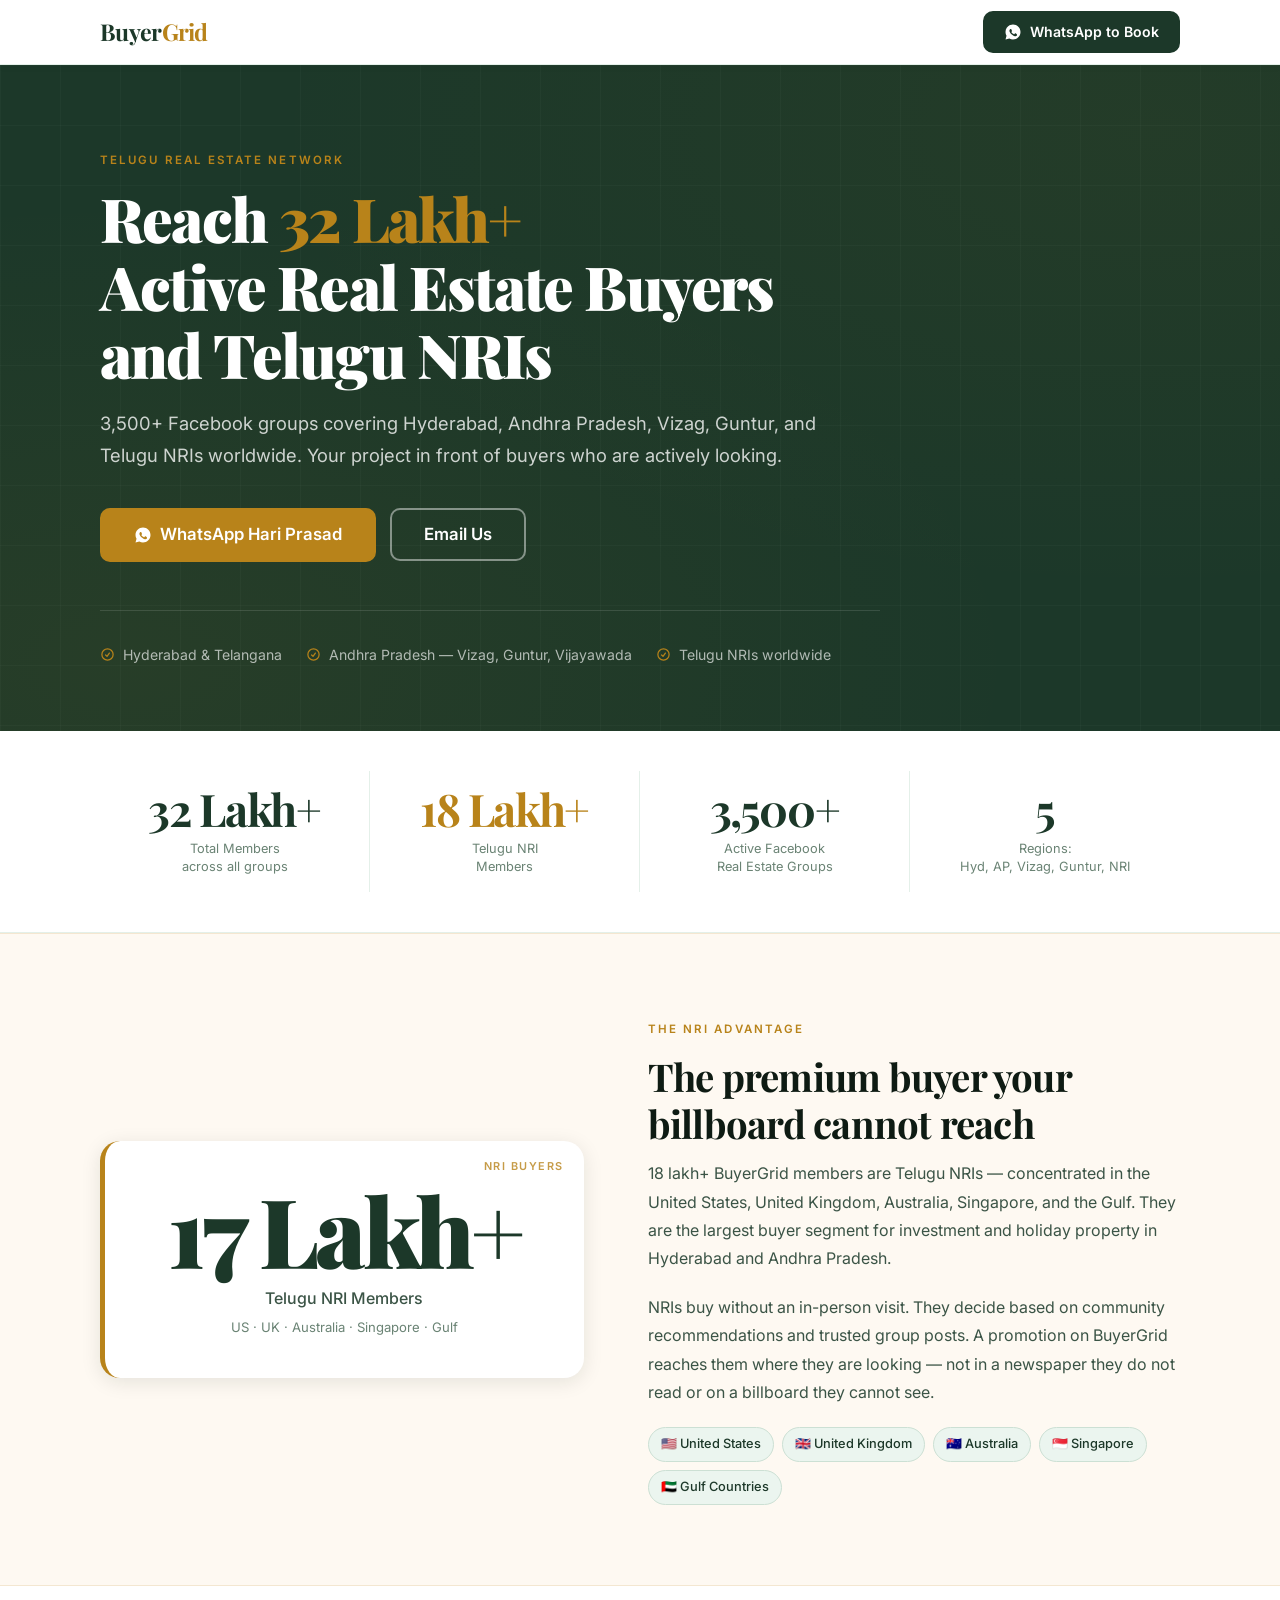
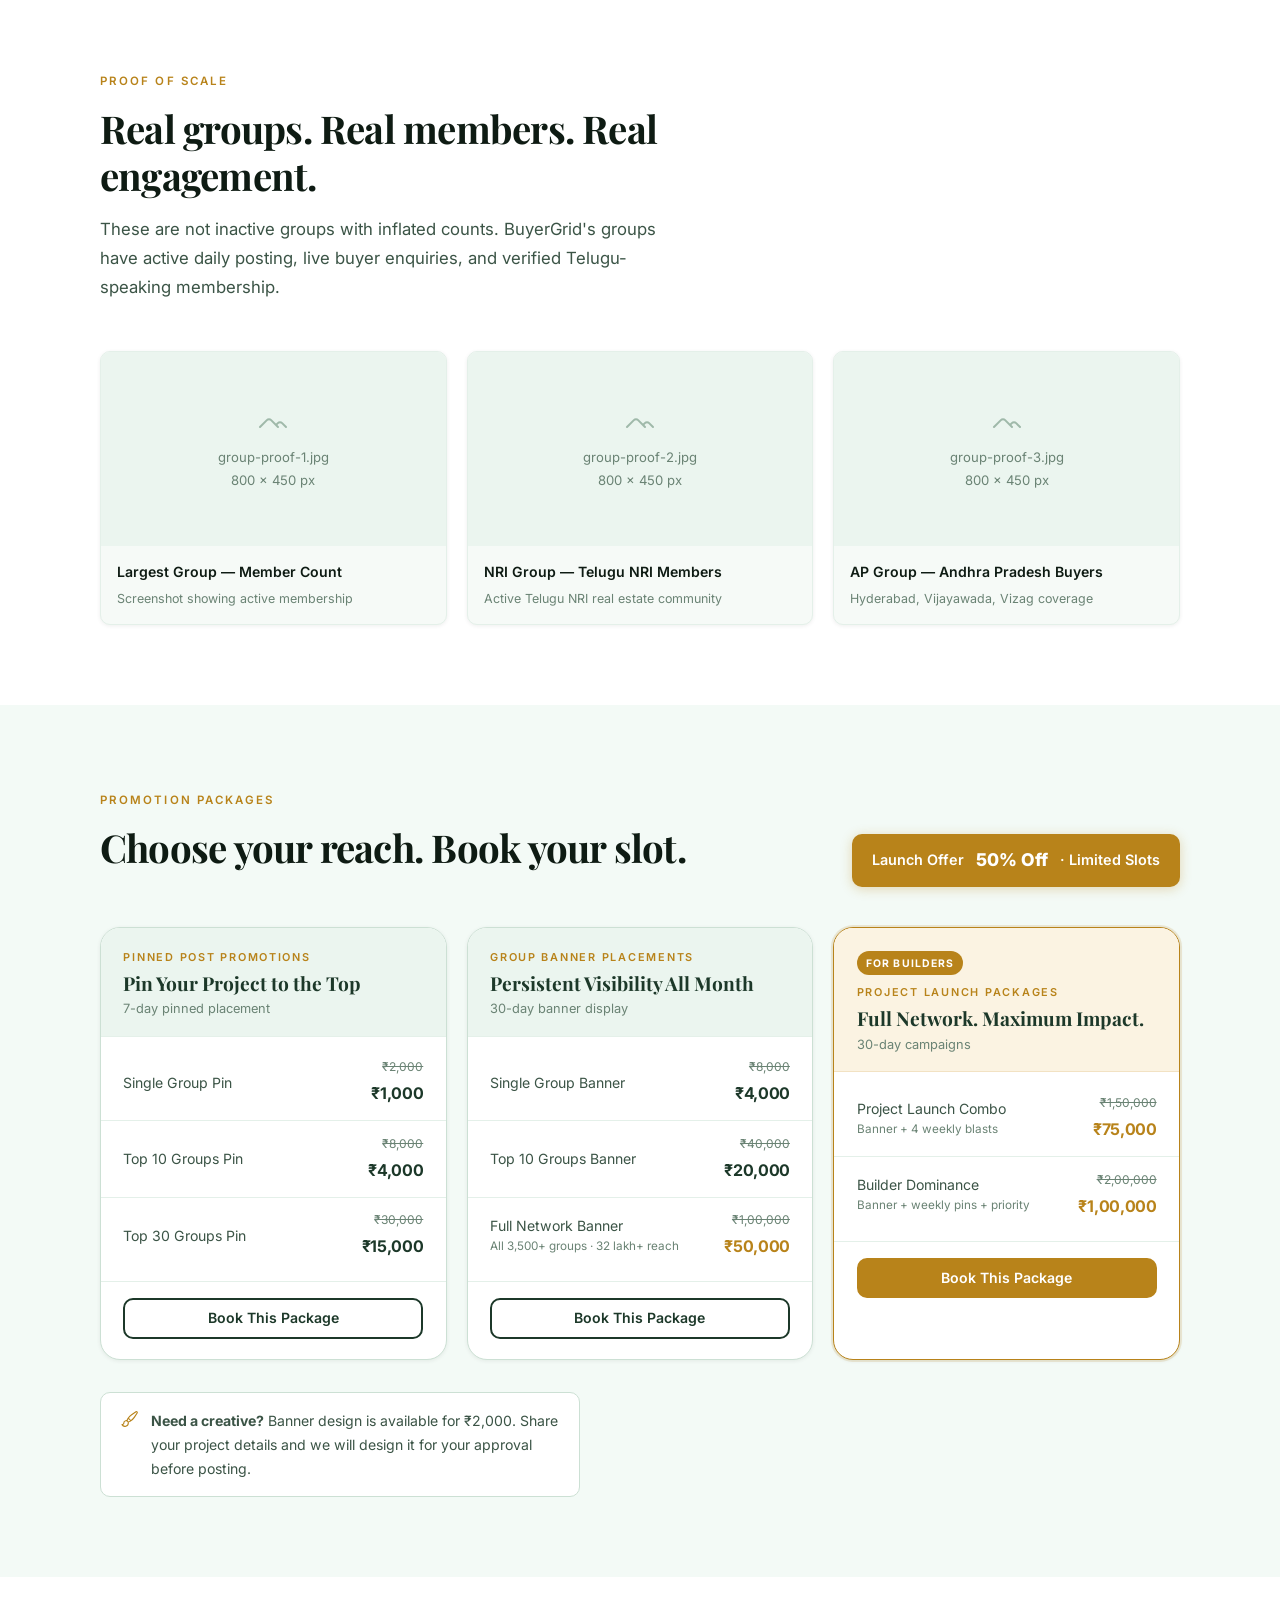
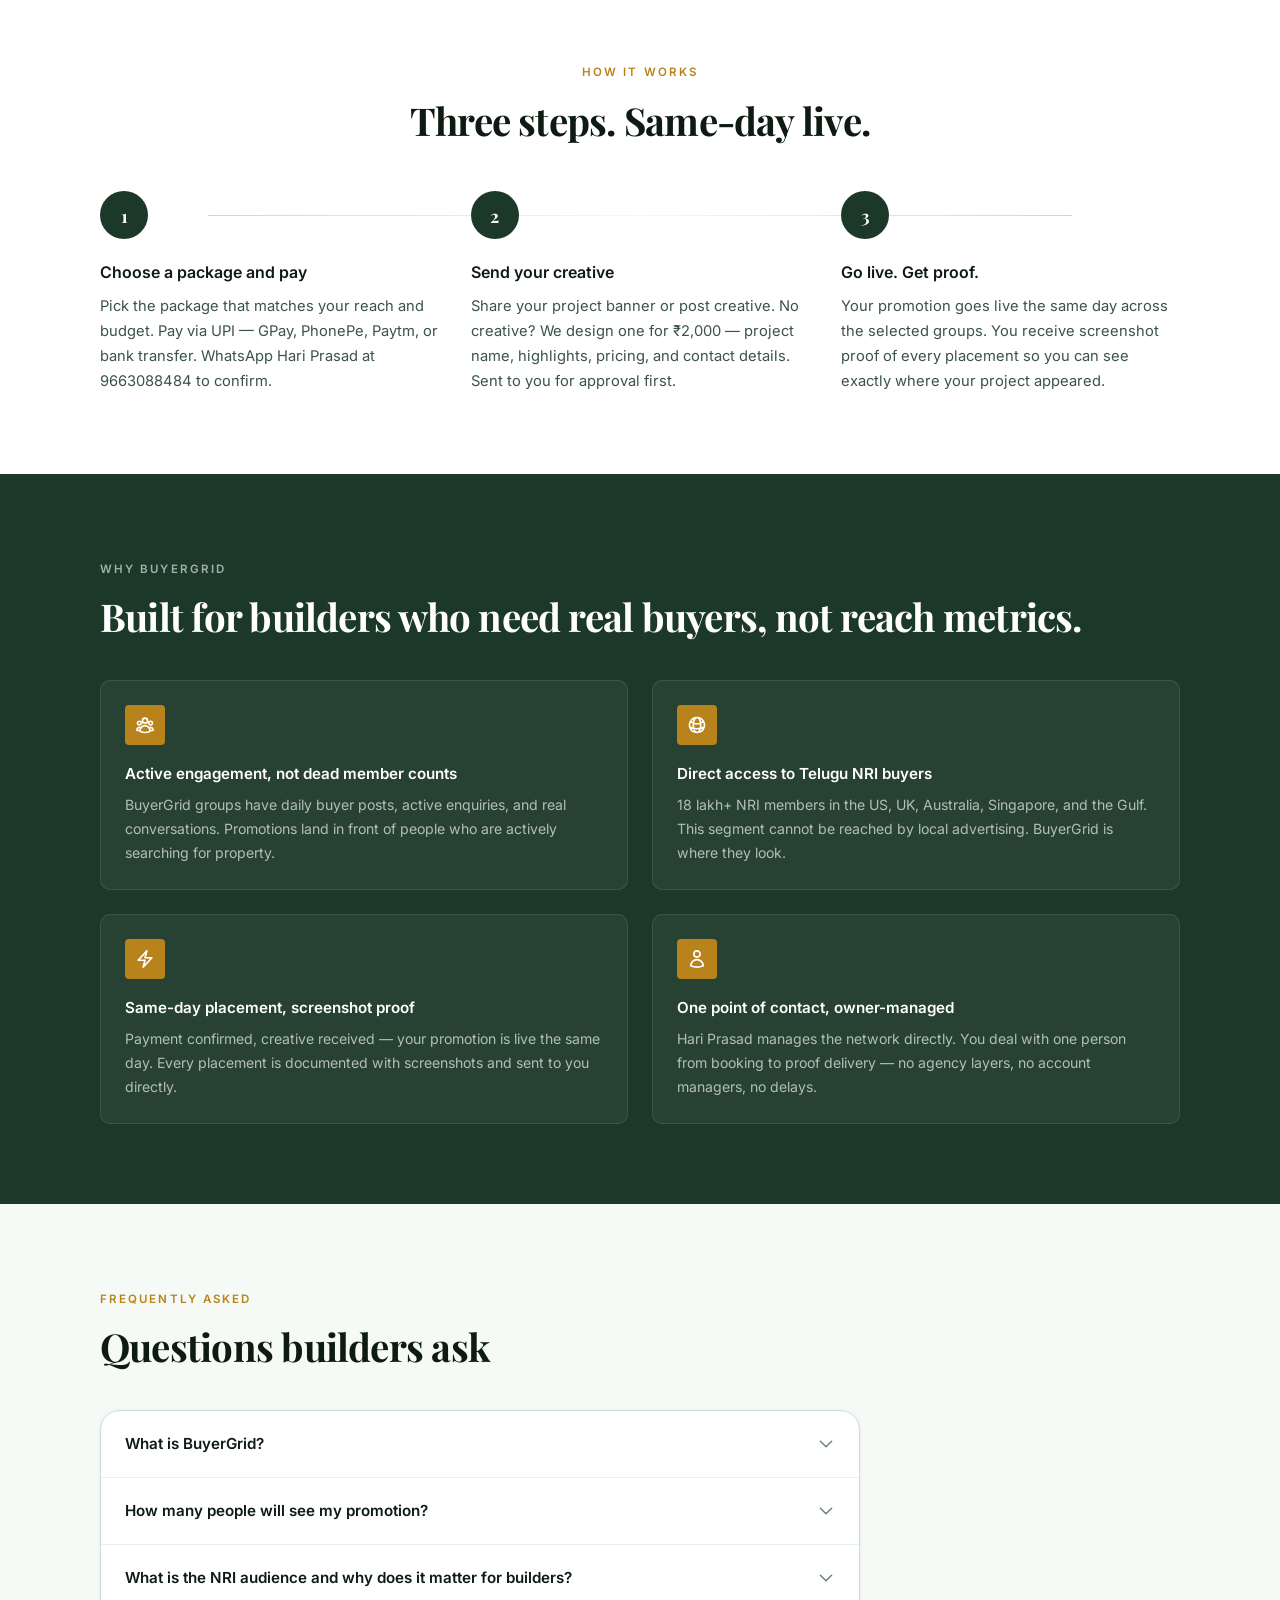
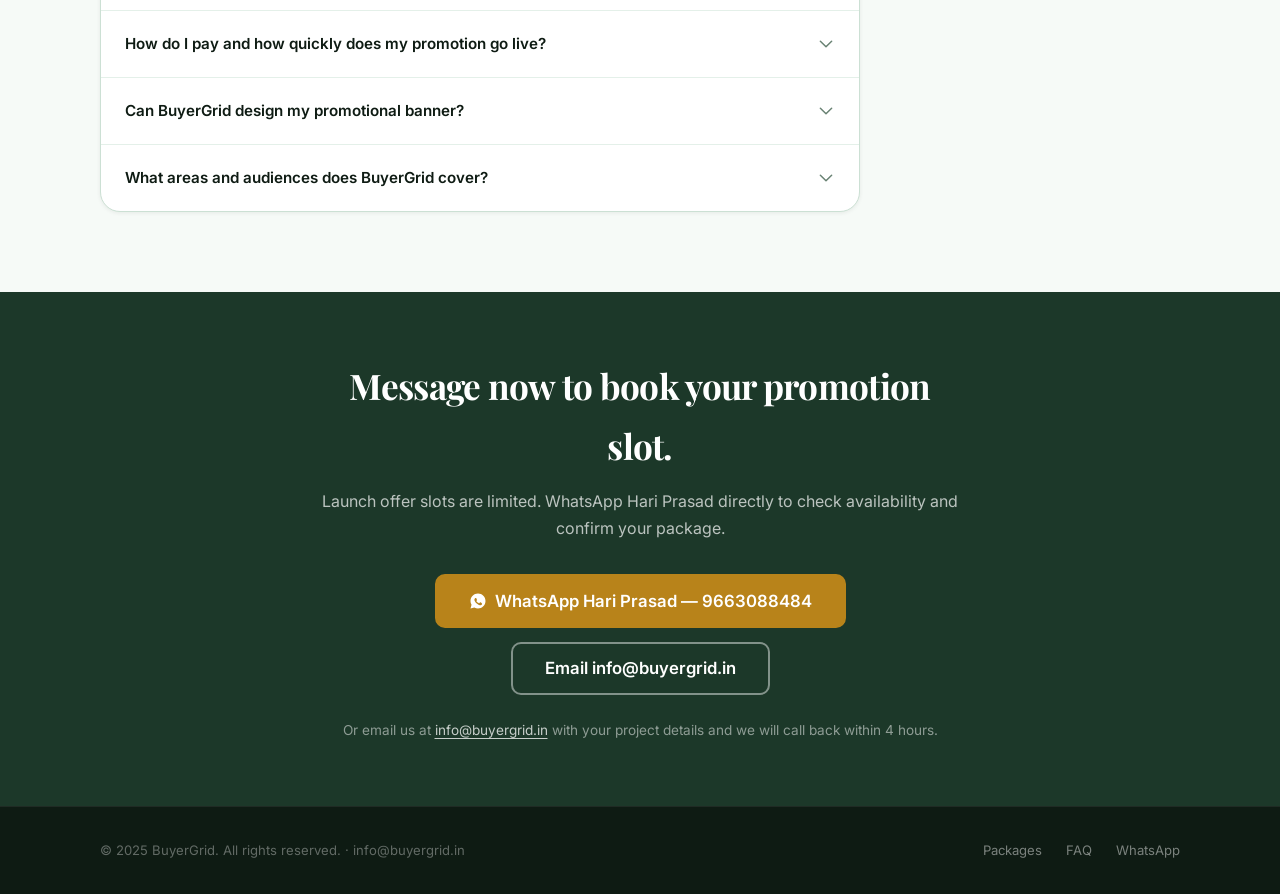
==== index.html @ 2430f52b "feat: initial BuyerGrid landing page Single-page static site for buyergrid.in. Forest green + warm g" ====
<!DOCTYPE html>
<html lang="en">
<head>
  <meta charset="UTF-8">
  <meta name="viewport" content="width=device-width, initial-scale=1.0">
  <meta name="robots" content="index, follow, max-snippet:-1, max-image-preview:large">

  <title>BuyerGrid — Reach 32 Lakh+ Telugu Real Estate Buyers and NRIs</title>
  <meta name="description" content="BuyerGrid connects builders and developers with 32 lakh+ Telugu real estate buyers across 3,500+ Facebook groups — including 18 lakh+ NRI members in Hyderabad, AP, Vizag, Guntur, and worldwide.">
  <link rel="canonical" href="https://buyergrid.in/">

  <!-- Open Graph — critical for WhatsApp link preview -->
  <meta property="og:type"        content="website">
  <meta property="og:url"         content="https://buyergrid.in/">
  <meta property="og:title"       content="BuyerGrid — Reach 32 Lakh+ Telugu Real Estate Buyers and NRIs">
  <meta property="og:description" content="3,500+ Facebook groups. 32 lakh+ members. 18 lakh+ Telugu NRIs. Put your project in front of the buyers who are actively looking.">
  <meta property="og:image"       content="https://buyergrid.in/images/og-image.jpg">
  <meta property="og:image:width" content="1200">
  <meta property="og:image:height" content="630">
  <meta property="og:locale"      content="en_IN">
  <meta property="og:site_name"   content="BuyerGrid">

  <!-- Twitter Card -->
  <meta name="twitter:card"        content="summary_large_image">
  <meta name="twitter:title"       content="BuyerGrid — 32 Lakh+ Telugu Real Estate Buyers">
  <meta name="twitter:description" content="3,500+ Facebook groups. 18 lakh+ Telugu NRIs. Same-day promotion placements.">
  <meta name="twitter:image"       content="https://buyergrid.in/images/og-image.jpg">

  <!-- Fonts -->
  <link rel="preconnect" href="https://fonts.googleapis.com">
  <link rel="preconnect" href="https://fonts.gstatic.com" crossorigin>
  <link href="https://fonts.googleapis.com/css2?family=Playfair+Display:wght@700;900&family=Inter:wght@400;500;600&display=swap" rel="stylesheet" media="print" onload="this.media='all'">
  <noscript>
    <link href="https://fonts.googleapis.com/css2?family=Playfair+Display:wght@700;900&family=Inter:wght@400;500;600&display=swap" rel="stylesheet">
  </noscript>

  <link rel="stylesheet" href="css/main.css">

  <!-- === SCHEMA: Organization === -->
  <script type="application/ld+json">
  {
    "@context": "https://schema.org",
    "@type": "Organization",
    "@id": "https://buyergrid.in/#organization",
    "name": "BuyerGrid",
    "url": "https://buyergrid.in",
    "description": "BuyerGrid is a network of 3,500+ Facebook real estate groups with 32 lakh+ total members, including 18 lakh+ Telugu NRI members. It provides builders, developers, and brokers with direct promotional access to active Telugu property buyers across Hyderabad, Andhra Pradesh, Vizag, Guntur, and Telugu NRI communities worldwide.",
    "contactPoint": [
      {
        "@type": "ContactPoint",
        "telephone": "+91-96630-88484",
        "contactType": "sales",
        "availableLanguage": ["Telugu", "English", "Hindi"],
        "areaServed": "IN",
        "contactOption": "WhatsApp"
      },
      {
        "@type": "ContactPoint",
        "email": "info@buyergrid.in",
        "contactType": "customer support"
      }
    ],
    "areaServed": [
      { "@type": "City",               "name": "Hyderabad" },
      { "@type": "City",               "name": "Visakhapatnam" },
      { "@type": "City",               "name": "Guntur" },
      { "@type": "State",              "name": "Andhra Pradesh" },
      { "@type": "State",              "name": "Telangana" },
      { "@type": "AdministrativeArea", "name": "Telugu NRI communities worldwide" }
    ]
  }
  </script>

  <!-- === SCHEMA: FAQPage === -->
  <script type="application/ld+json">
  {
    "@context": "https://schema.org",
    "@type": "FAQPage",
    "mainEntity": [
      {
        "@type": "Question",
        "name": "What is BuyerGrid?",
        "acceptedAnswer": {
          "@type": "Answer",
          "text": "BuyerGrid is a network of 3,500+ Facebook real estate groups with 32 lakh+ total members, including 18 lakh+ Telugu NRIs. Builders, developers, and brokers pay to promote their projects across this network and reach active Telugu-speaking property buyers in Hyderabad, Andhra Pradesh, Vizag, Guntur, and Telugu NRI communities worldwide."
        }
      },
      {
        "@type": "Question",
        "name": "How many people will see my promotion?",
        "acceptedAnswer": {
          "@type": "Answer",
          "text": "It depends on the package. A single-group pin reaches that group's membership. The Top 10 Groups package covers the largest groups in the network. The Full Network Banner placement reaches all 32 lakh+ members across all 3,500+ groups over 30 days. Every placement includes screenshot proof."
        }
      },
      {
        "@type": "Question",
        "name": "What is the NRI audience and why does it matter for builders?",
        "acceptedAnswer": {
          "@type": "Answer",
          "text": "18 lakh+ of BuyerGrid's members are Telugu NRIs — primarily in the United States, United Kingdom, Australia, Singapore, and the Gulf countries. Telugu NRIs are a large and premium buyer segment for investment and holiday property in Hyderabad and Andhra Pradesh. They make purchase decisions based on community recommendations and often buy without an in-person visit. This segment is difficult to reach through billboards or traditional advertising."
        }
      },
      {
        "@type": "Question",
        "name": "How do I pay and how quickly does my promotion go live?",
        "acceptedAnswer": {
          "@type": "Answer",
          "text": "Payment is via UPI (GPay, PhonePe, Paytm) or bank transfer. Once payment is confirmed and your creative is received, the promotion goes live the same day. You receive screenshot proof of every placement."
        }
      },
      {
        "@type": "Question",
        "name": "Can BuyerGrid design my promotional creative?",
        "acceptedAnswer": {
          "@type": "Answer",
          "text": "Yes. Banner design is available for ₹2,000 per creative. Share your project name, key highlights, pricing, and contact details. BuyerGrid will send a design for your approval before posting."
        }
      },
      {
        "@type": "Question",
        "name": "What areas and audiences does BuyerGrid cover?",
        "acceptedAnswer": {
          "@type": "Answer",
          "text": "BuyerGrid covers Hyderabad, Andhra Pradesh (including Vijayawada, Guntur, Visakhapatnam, and tier-2 towns), and Telugu NRI communities worldwide. The groups include buyers across all segments — affordable housing, mid-range apartments, luxury villas, commercial investments, and plots."
        }
      }
    ]
  }
  </script>

  <!-- === SCHEMA: OfferCatalog (Packages) === -->
  <script type="application/ld+json">
  {
    "@context": "https://schema.org",
    "@type": "OfferCatalog",
    "name": "BuyerGrid Promotion Packages",
    "provider": { "@id": "https://buyergrid.in/#organization" },
    "itemListElement": [
      {
        "@type": "Offer",
        "name": "Single Group Pin — 7 Days",
        "price": "1000",
        "priceCurrency": "INR",
        "description": "Pinned post in one Facebook real estate group for 7 days."
      },
      {
        "@type": "Offer",
        "name": "Top 10 Groups Pin — 7 Days",
        "price": "4000",
        "priceCurrency": "INR",
        "description": "Pinned post across the top 10 Facebook real estate groups for 7 days."
      },
      {
        "@type": "Offer",
        "name": "Top 30 Groups Pin — 7 Days",
        "price": "15000",
        "priceCurrency": "INR",
        "description": "Pinned post across the top 30 Facebook real estate groups for 7 days."
      },
      {
        "@type": "Offer",
        "name": "Full Network Banner — 30 Days",
        "price": "50000",
        "priceCurrency": "INR",
        "description": "Banner placement across all 3,500+ BuyerGrid groups for 30 days, reaching 32 lakh+ members."
      },
      {
        "@type": "Offer",
        "name": "Project Launch Combo — 30 Days",
        "price": "75000",
        "priceCurrency": "INR",
        "description": "Banner + 4 weekly promotional blasts across the network for 30 days. Designed for new project launches."
      },
      {
        "@type": "Offer",
        "name": "Builder Dominance Package — 30 Days",
        "price": "100000",
        "priceCurrency": "INR",
        "description": "Banner + weekly pinned posts + priority placement across the full BuyerGrid network for 30 days."
      }
    ]
  }
  </script>
</head>

<body>

  <!-- ===================================================
       NAVIGATION
  ==================================================== -->
  <header>
    <nav class="site-nav" aria-label="Main navigation">
      <div class="container nav-inner">
        <a href="/" class="logo" aria-label="BuyerGrid home">
          <span class="logo-buyer">Buyer</span><span class="logo-grid">Grid</span>
        </a>
        <a
          href="https://wa.me/919663088484?text=Hi%20Hari%2C%20I%20want%20to%20know%20more%20about%20BuyerGrid%20promotion%20packages"
          class="btn btn-forest nav-cta"
          target="_blank"
          rel="noopener noreferrer"
          aria-label="WhatsApp BuyerGrid to enquire about promotion packages"
        >
          <svg xmlns="http://www.w3.org/2000/svg" viewBox="0 0 24 24" fill="currentColor" aria-hidden="true">
            <path d="M12.004 2C6.477 2 2 6.476 2 12a9.954 9.954 0 001.37 5.044L2 22l5.116-1.343A9.949 9.949 0 0012.004 22C17.528 22 22 17.524 22 12S17.528 2 12.004 2zm5.49 14.32c-.226.633-1.316 1.212-1.822 1.249-.463.033-.898.19-3.03-.632-2.588-1.001-4.24-3.66-4.367-3.83-.127-.167-1.032-1.373-1.032-2.618 0-1.246.652-1.857.883-2.11.23-.254.503-.317.67-.317l.478.009c.154 0 .362-.058.567.433.21.503.71 1.737.773 1.863.062.127.103.276.02.443-.081.167-.12.271-.24.417-.118.146-.25.326-.356.438-.119.123-.242.256-.105.502.138.246.61 1.008 1.31 1.633.901.8 1.66 1.048 1.906 1.165.247.118.39.099.534-.059.145-.157.62-.72.785-.967.165-.246.33-.205.558-.123.228.082 1.45.683 1.698.808.247.124.412.185.472.288.062.103.062.597-.163 1.233z"/>
          </svg>
          WhatsApp to Book
        </a>
      </div>
    </nav>
  </header>

  <main>

    <!-- ===================================================
         HERO
    ==================================================== -->
    <section id="hero" class="hero" aria-labelledby="hero-heading">
      <div class="container">
        <div class="hero-inner">
          <p class="section-label">TELUGU REAL ESTATE NETWORK</p>
          <h1 class="hero-h1" id="hero-heading">
            Reach <em class="hero-stat">32 Lakh+</em><br>
            Active Real Estate Buyers<br>
            and Telugu NRIs
          </h1>
          <p class="hero-sub">
            3,500+ Facebook groups covering Hyderabad, Andhra Pradesh, Vizag,
            Guntur, and Telugu NRIs worldwide. Your project in front of buyers
            who are actively looking.
          </p>
          <div class="hero-actions">
            <a
              href="https://wa.me/919663088484?text=Hi%20Hari%2C%20I%20want%20to%20book%20a%20BuyerGrid%20promotion%20for%20my%20project"
              class="btn btn-gold btn-lg"
              target="_blank"
              rel="noopener noreferrer"
            >
              <svg xmlns="http://www.w3.org/2000/svg" viewBox="0 0 24 24" fill="currentColor" aria-hidden="true">
                <path d="M12.004 2C6.477 2 2 6.476 2 12a9.954 9.954 0 001.37 5.044L2 22l5.116-1.343A9.949 9.949 0 0012.004 22C17.528 22 22 17.524 22 12S17.528 2 12.004 2zm5.49 14.32c-.226.633-1.316 1.212-1.822 1.249-.463.033-.898.19-3.03-.632-2.588-1.001-4.24-3.66-4.367-3.83-.127-.167-1.032-1.373-1.032-2.618 0-1.246.652-1.857.883-2.11.23-.254.503-.317.67-.317l.478.009c.154 0 .362-.058.567.433.21.503.71 1.737.773 1.863.062.127.103.276.02.443-.081.167-.12.271-.24.417-.118.146-.25.326-.356.438-.119.123-.242.256-.105.502.138.246.61 1.008 1.31 1.633.901.8 1.66 1.048 1.906 1.165.247.118.39.099.534-.059.145-.157.62-.72.785-.967.165-.246.33-.205.558-.123.228.082 1.45.683 1.698.808.247.124.412.185.472.288.062.103.062.597-.163 1.233z"/>
              </svg>
              WhatsApp Hari Prasad
            </a>
            <a href="mailto:info@buyergrid.in" class="btn btn-ghost btn-lg">
              Email Us
            </a>
          </div>

          <div class="hero-tagline" aria-label="Coverage highlights">
            <span class="hero-tag-item">
              <svg xmlns="http://www.w3.org/2000/svg" fill="none" viewBox="0 0 24 24" stroke-width="2" stroke="currentColor" aria-hidden="true"><path stroke-linecap="round" stroke-linejoin="round" d="M9 12.75L11.25 15 15 9.75M21 12a9 9 0 11-18 0 9 9 0 0118 0z"/></svg>
              Hyderabad &amp; Telangana
            </span>
            <span class="hero-tag-item">
              <svg xmlns="http://www.w3.org/2000/svg" fill="none" viewBox="0 0 24 24" stroke-width="2" stroke="currentColor" aria-hidden="true"><path stroke-linecap="round" stroke-linejoin="round" d="M9 12.75L11.25 15 15 9.75M21 12a9 9 0 11-18 0 9 9 0 0118 0z"/></svg>
              Andhra Pradesh — Vizag, Guntur, Vijayawada
            </span>
            <span class="hero-tag-item">
              <svg xmlns="http://www.w3.org/2000/svg" fill="none" viewBox="0 0 24 24" stroke-width="2" stroke="currentColor" aria-hidden="true"><path stroke-linecap="round" stroke-linejoin="round" d="M9 12.75L11.25 15 15 9.75M21 12a9 9 0 11-18 0 9 9 0 0118 0z"/></svg>
              Telugu NRIs worldwide
            </span>
          </div>
        </div>
      </div>
    </section>

    <!-- ===================================================
         STATS STRIP
    ==================================================== -->
    <section id="stats" class="stats-strip" aria-label="Network at a glance">
      <div class="container">
        <div class="stats-grid">
          <div class="stat-item">
            <span class="stat-num" data-count="32" data-suffix=" Lakh+">32 Lakh+</span>
            <p class="stat-label">Total Members<br>across all groups</p>
          </div>
          <div class="stat-item">
            <span class="stat-num stat-num--gold" data-count="18" data-suffix=" Lakh+">18 Lakh+</span>
            <p class="stat-label">Telugu NRI<br>Members</p>
          </div>
          <div class="stat-item">
            <span class="stat-num" data-count="3500" data-suffix="+">3,500+</span>
            <p class="stat-label">Active Facebook<br>Real Estate Groups</p>
          </div>
          <div class="stat-item">
            <span class="stat-num" data-count="5">5+</span>
            <p class="stat-label">Regions:<br>Hyd, AP, Vizag, Guntur, NRI</p>
          </div>
        </div>
      </div>
    </section>

    <!-- ===================================================
         NRI ADVANTAGE
    ==================================================== -->
    <section id="nri-advantage" class="nri-section section" aria-labelledby="nri-heading">
      <div class="container">
        <div class="nri-layout">

          <div class="nri-number-block" aria-label="18 lakh plus Telugu NRI members">
            <span class="nri-big-num" data-count="18" data-suffix=" Lakh+">18 Lakh+</span>
            <p class="nri-big-label">Telugu NRI Members</p>
            <p class="nri-big-sub">US · UK · Australia · Singapore · Gulf</p>
          </div>

          <div class="nri-content">
            <p class="section-label">THE NRI ADVANTAGE</p>
            <h2 class="section-heading" id="nri-heading">
              The premium buyer your billboard cannot reach
            </h2>
            <p class="nri-body">
              18 lakh+ BuyerGrid members are Telugu NRIs — concentrated in the United
              States, United Kingdom, Australia, Singapore, and the Gulf. They are the
              largest buyer segment for investment and holiday property in Hyderabad
              and Andhra Pradesh.
            </p>
            <p class="nri-body">
              NRIs buy without an in-person visit. They decide based on community
              recommendations and trusted group posts. A promotion on BuyerGrid reaches
              them where they are looking — not in a newspaper they do not read or on a
              billboard they cannot see.
            </p>
            <div class="nri-flags" aria-label="NRI buyer locations">
              <span class="nri-flag">🇺🇸 United States</span>
              <span class="nri-flag">🇬🇧 United Kingdom</span>
              <span class="nri-flag">🇦🇺 Australia</span>
              <span class="nri-flag">🇸🇬 Singapore</span>
              <span class="nri-flag">🇦🇪 Gulf Countries</span>
            </div>
          </div>

        </div>
      </div>
    </section>

    <!-- ===================================================
         NETWORK PROOF
    ==================================================== -->
    <section id="network-proof" class="proof-section section--white section" aria-labelledby="proof-heading">
      <div class="container">
        <div class="proof-intro">
          <p class="section-label">PROOF OF SCALE</p>
          <h2 class="section-heading" id="proof-heading">Real groups. Real members. Real engagement.</h2>
          <p class="section-sub">
            These are not inactive groups with inflated counts. BuyerGrid's groups have
            active daily posting, live buyer enquiries, and verified Telugu-speaking membership.
          </p>
        </div>

        <div class="proof-gallery">
          <article class="proof-card">
            <div class="proof-card-img">
              <img
                src="images/group-proof-1.jpg"
                alt="Screenshot of BuyerGrid's largest Facebook real estate group showing member count"
                width="800"
                height="450"
                loading="lazy"
                onerror="this.parentElement.innerHTML='<div class=\'proof-placeholder\'><svg xmlns=\'http://www.w3.org/2000/svg\' fill=\'none\' viewBox=\'0 0 24 24\' stroke-width=\'1.5\' stroke=\'currentColor\'><path stroke-linecap=\'round\' stroke-linejoin=\'round\' d=\'M2.25 15.75l5.159-5.159a2.25 2.25 0 013.182 0l5.159 5.159m-1.5-1.5l1.409-1.409a2.25 2.25 0 013.182 0l2.909 2.909\'/></svg><span>group-proof-1.jpg<br>800 × 450 px</span></div>'"
              >
            </div>
            <div class="proof-card-body">
              <p class="proof-card-title">Largest Group — Member Count</p>
              <p class="proof-card-meta">Screenshot showing active membership</p>
            </div>
          </article>

          <article class="proof-card">
            <div class="proof-card-img">
              <img
                src="images/group-proof-2.jpg"
                alt="Screenshot of a BuyerGrid NRI-focused Facebook real estate group showing member count"
                width="800"
                height="450"
                loading="lazy"
                onerror="this.parentElement.innerHTML='<div class=\'proof-placeholder\'><svg xmlns=\'http://www.w3.org/2000/svg\' fill=\'none\' viewBox=\'0 0 24 24\' stroke-width=\'1.5\' stroke=\'currentColor\'><path stroke-linecap=\'round\' stroke-linejoin=\'round\' d=\'M2.25 15.75l5.159-5.159a2.25 2.25 0 013.182 0l5.159 5.159m-1.5-1.5l1.409-1.409a2.25 2.25 0 013.182 0l2.909 2.909\'/></svg><span>group-proof-2.jpg<br>800 × 450 px</span></div>'"
              >
            </div>
            <div class="proof-card-body">
              <p class="proof-card-title">NRI Group — Telugu NRI Members</p>
              <p class="proof-card-meta">Active Telugu NRI real estate community</p>
            </div>
          </article>

          <article class="proof-card">
            <div class="proof-card-img">
              <img
                src="images/group-proof-3.jpg"
                alt="Screenshot of a BuyerGrid Andhra Pradesh real estate group showing active posts and member count"
                width="800"
                height="450"
                loading="lazy"
                onerror="this.parentElement.innerHTML='<div class=\'proof-placeholder\'><svg xmlns=\'http://www.w3.org/2000/svg\' fill=\'none\' viewBox=\'0 0 24 24\' stroke-width=\'1.5\' stroke=\'currentColor\'><path stroke-linecap=\'round\' stroke-linejoin=\'round\' d=\'M2.25 15.75l5.159-5.159a2.25 2.25 0 013.182 0l5.159 5.159m-1.5-1.5l1.409-1.409a2.25 2.25 0 013.182 0l2.909 2.909\'/></svg><span>group-proof-3.jpg<br>800 × 450 px</span></div>'"
              >
            </div>
            <div class="proof-card-body">
              <p class="proof-card-title">AP Group — Andhra Pradesh Buyers</p>
              <p class="proof-card-meta">Hyderabad, Vijayawada, Vizag coverage</p>
            </div>
          </article>
        </div>
      </div>
    </section>

    <!-- ===================================================
         PACKAGES
    ==================================================== -->
    <section id="packages" class="packages-section section" aria-labelledby="packages-heading">
      <div class="container">
        <div class="packages-intro">
          <div>
            <p class="section-label">PROMOTION PACKAGES</p>
            <h2 class="section-heading" id="packages-heading">
              Choose your reach. Book your slot.
            </h2>
          </div>
          <div class="launch-banner" aria-label="Launch offer: 50% off, limited slots">
            <span>Launch Offer</span>
            <span class="launch-banner-off">50% Off</span>
            <span>· Limited Slots</span>
          </div>
        </div>

        <div class="pkg-grid">

          <!-- PACKAGE 1: Pinned Posts -->
          <article class="pkg-card">
            <div class="pkg-head">
              <p class="pkg-category">Pinned Post Promotions</p>
              <h3 class="pkg-head-title">Pin Your Project to the Top</h3>
              <p class="pkg-duration">7-day pinned placement</p>
            </div>
            <ul class="pkg-tiers">
              <li class="pkg-tier">
                <span class="pkg-tier-name">Single Group Pin</span>
                <div class="pkg-pricing">
                  <span class="pkg-original">₹2,000</span>
                  <span class="pkg-active">₹1,000</span>
                </div>
              </li>
              <li class="pkg-tier">
                <span class="pkg-tier-name">Top 10 Groups Pin</span>
                <div class="pkg-pricing">
                  <span class="pkg-original">₹8,000</span>
                  <span class="pkg-active">₹4,000</span>
                </div>
              </li>
              <li class="pkg-tier">
                <span class="pkg-tier-name">Top 30 Groups Pin</span>
                <div class="pkg-pricing">
                  <span class="pkg-original">₹30,000</span>
                  <span class="pkg-active">₹15,000</span>
                </div>
              </li>
            </ul>
            <div class="pkg-footer">
              <a
                href="https://wa.me/919663088484?text=Hi%20Hari%2C%20I%27m%20interested%20in%20a%20Pinned%20Post%20promotion%20on%20BuyerGrid"
                class="btn btn-outline pkg-cta"
                target="_blank"
                rel="noopener noreferrer"
              >Book This Package</a>
            </div>
          </article>

          <!-- PACKAGE 2: Banners -->
          <article class="pkg-card">
            <div class="pkg-head">
              <p class="pkg-category">Group Banner Placements</p>
              <h3 class="pkg-head-title">Persistent Visibility All Month</h3>
              <p class="pkg-duration">30-day banner display</p>
            </div>
            <ul class="pkg-tiers">
              <li class="pkg-tier">
                <span class="pkg-tier-name">Single Group Banner</span>
                <div class="pkg-pricing">
                  <span class="pkg-original">₹8,000</span>
                  <span class="pkg-active">₹4,000</span>
                </div>
              </li>
              <li class="pkg-tier">
                <span class="pkg-tier-name">Top 10 Groups Banner</span>
                <div class="pkg-pricing">
                  <span class="pkg-original">₹40,000</span>
                  <span class="pkg-active">₹20,000</span>
                </div>
              </li>
              <li class="pkg-tier">
                <span class="pkg-tier-name">Full Network Banner<br><small style="font-weight:400;color:#6A8374">All 3,500+ groups · 32 lakh+ reach</small></span>
                <div class="pkg-pricing">
                  <span class="pkg-original">₹1,00,000</span>
                  <span class="pkg-active pkg-active--gold">₹50,000</span>
                </div>
              </li>
            </ul>
            <div class="pkg-footer">
              <a
                href="https://wa.me/919663088484?text=Hi%20Hari%2C%20I%27m%20interested%20in%20a%20Banner%20placement%20on%20BuyerGrid"
                class="btn btn-outline pkg-cta"
                target="_blank"
                rel="noopener noreferrer"
              >Book This Package</a>
            </div>
          </article>

          <!-- PACKAGE 3: Builder Launch -->
          <article class="pkg-card pkg-card--featured">
            <div class="pkg-head">
              <p class="pkg-badge">For Builders</p>
              <p class="pkg-category">Project Launch Packages</p>
              <h3 class="pkg-head-title">Full Network. Maximum Impact.</h3>
              <p class="pkg-duration">30-day campaigns</p>
            </div>
            <ul class="pkg-tiers">
              <li class="pkg-tier">
                <span class="pkg-tier-name">
                  Project Launch Combo
                  <br><small style="font-weight:400;color:#6A8374">Banner + 4 weekly blasts</small>
                </span>
                <div class="pkg-pricing">
                  <span class="pkg-original">₹1,50,000</span>
                  <span class="pkg-active pkg-active--gold">₹75,000</span>
                </div>
              </li>
              <li class="pkg-tier">
                <span class="pkg-tier-name">
                  Builder Dominance
                  <br><small style="font-weight:400;color:#6A8374">Banner + weekly pins + priority</small>
                </span>
                <div class="pkg-pricing">
                  <span class="pkg-original">₹2,00,000</span>
                  <span class="pkg-active pkg-active--gold">₹1,00,000</span>
                </div>
              </li>
            </ul>
            <div class="pkg-footer">
              <a
                href="https://wa.me/919663088484?text=Hi%20Hari%2C%20I%27m%20interested%20in%20the%20Builder%20Launch%20packages%20on%20BuyerGrid"
                class="btn btn-gold pkg-cta"
                target="_blank"
                rel="noopener noreferrer"
              >Book This Package</a>
            </div>
          </article>

        </div>

        <div class="pkg-addon">
          <svg xmlns="http://www.w3.org/2000/svg" fill="none" viewBox="0 0 24 24" stroke-width="1.5" stroke="currentColor" aria-hidden="true">
            <path stroke-linecap="round" stroke-linejoin="round" d="M9.53 16.122a3 3 0 00-5.78 1.128 2.25 2.25 0 01-2.4 2.245 4.5 4.5 0 008.4-2.245c0-.399-.078-.78-.22-1.128zm0 0a15.998 15.998 0 003.388-1.62m-5.043-.025a15.994 15.994 0 011.622-3.395m3.42 3.42a15.995 15.995 0 004.764-4.648l3.876-5.814a1.151 1.151 0 00-1.597-1.597L14.146 6.32a15.996 15.996 0 00-4.649 4.763m3.42 3.42a6.776 6.776 0 00-3.42-3.42"/>
          </svg>
          <span>
            <strong>Need a creative?</strong> Banner design is available for ₹2,000. Share your project details and we will design it for your approval before posting.
          </span>
        </div>
      </div>
    </section>

    <!-- ===================================================
         HOW IT WORKS
    ==================================================== -->
    <section id="how-it-works" class="how-section section--white section" aria-labelledby="how-heading">
      <div class="container">
        <div class="text-center" style="max-width:560px;margin-inline:auto;">
          <p class="section-label">HOW IT WORKS</p>
          <h2 class="section-heading" id="how-heading">Three steps. Same-day live.</h2>
        </div>
        <div class="how-grid">
          <div class="how-step">
            <div class="how-num" aria-hidden="true">1</div>
            <h3 class="how-step-title">Choose a package and pay</h3>
            <p class="how-step-body">
              Pick the package that matches your reach and budget. Pay via UPI — GPay,
              PhonePe, Paytm, or bank transfer. WhatsApp Hari Prasad at 9663088484
              to confirm.
            </p>
          </div>
          <div class="how-step">
            <div class="how-num" aria-hidden="true">2</div>
            <h3 class="how-step-title">Send your creative</h3>
            <p class="how-step-body">
              Share your project banner or post creative. No creative? We design one
              for ₹2,000 — project name, highlights, pricing, and contact details.
              Sent to you for approval first.
            </p>
          </div>
          <div class="how-step">
            <div class="how-num" aria-hidden="true">3</div>
            <h3 class="how-step-title">Go live. Get proof.</h3>
            <p class="how-step-body">
              Your promotion goes live the same day across the selected groups.
              You receive screenshot proof of every placement so you can see
              exactly where your project appeared.
            </p>
          </div>
        </div>
      </div>
    </section>

    <!-- ===================================================
         WHY BUYERGRID
    ==================================================== -->
    <section id="why-buyergrid" class="why-section section" aria-labelledby="why-heading">
      <div class="container">
        <p class="section-label section-label--light">WHY BUYERGRID</p>
        <h2 class="section-heading section-heading--light" id="why-heading">
          Built for builders who need real buyers, not reach metrics.
        </h2>
        <div class="why-grid" style="margin-top:2.5rem;">

          <div class="why-item">
            <div class="why-icon" aria-hidden="true">
              <svg xmlns="http://www.w3.org/2000/svg" fill="none" viewBox="0 0 24 24" stroke-width="2" stroke="currentColor">
                <path stroke-linecap="round" stroke-linejoin="round" d="M18 18.72a9.094 9.094 0 003.741-.479 3 3 0 00-4.682-2.72m.94 3.198l.001.031c0 .225-.012.447-.037.666A11.944 11.944 0 0112 21c-2.17 0-4.207-.576-5.963-1.584A6.062 6.062 0 016 18.719m12 0a5.971 5.971 0 00-.941-3.197m0 0A5.995 5.995 0 0012 12.75a5.995 5.995 0 00-5.058 2.772m0 0a3 3 0 00-4.681 2.72 8.986 8.986 0 003.74.477m.94-3.197a5.971 5.971 0 00-.94 3.197M15 6.75a3 3 0 11-6 0 3 3 0 016 0zm6 3a2.25 2.25 0 11-4.5 0 2.25 2.25 0 014.5 0zm-13.5 0a2.25 2.25 0 11-4.5 0 2.25 2.25 0 014.5 0z"/>
              </svg>
            </div>
            <h3 class="why-title">Active engagement, not dead member counts</h3>
            <p class="why-body">
              BuyerGrid groups have daily buyer posts, active enquiries, and
              real conversations. Promotions land in front of people who are
              actively searching for property.
            </p>
          </div>

          <div class="why-item">
            <div class="why-icon" aria-hidden="true">
              <svg xmlns="http://www.w3.org/2000/svg" fill="none" viewBox="0 0 24 24" stroke-width="2" stroke="currentColor">
                <path stroke-linecap="round" stroke-linejoin="round" d="M12 21a9.004 9.004 0 008.716-6.747M12 21a9.004 9.004 0 01-8.716-6.747M12 21c2.485 0 4.5-4.03 4.5-9S14.485 3 12 3m0 18c-2.485 0-4.5-4.03-4.5-9S9.515 3 12 3m0 0a8.997 8.997 0 017.843 4.582M12 3a8.997 8.997 0 00-7.843 4.582m15.686 0A11.953 11.953 0 0112 10.5c-2.998 0-5.74-1.1-7.843-2.918m15.686 0A8.959 8.959 0 0121 12c0 .778-.099 1.533-.284 2.253m0 0A17.919 17.919 0 0112 16.5c-3.162 0-6.133-.815-8.716-2.247m0 0A9.015 9.015 0 013 12c0-1.605.42-3.113 1.157-4.418"/>
              </svg>
            </div>
            <h3 class="why-title">Direct access to Telugu NRI buyers</h3>
            <p class="why-body">
              18 lakh+ NRI members in the US, UK, Australia, Singapore, and
              the Gulf. This segment cannot be reached by local advertising.
              BuyerGrid is where they look.
            </p>
          </div>

          <div class="why-item">
            <div class="why-icon" aria-hidden="true">
              <svg xmlns="http://www.w3.org/2000/svg" fill="none" viewBox="0 0 24 24" stroke-width="2" stroke="currentColor">
                <path stroke-linecap="round" stroke-linejoin="round" d="M3.75 13.5l10.5-11.25L12 10.5h8.25L9.75 21.75 12 13.5H3.75z"/>
              </svg>
            </div>
            <h3 class="why-title">Same-day placement, screenshot proof</h3>
            <p class="why-body">
              Payment confirmed, creative received — your promotion is live the
              same day. Every placement is documented with screenshots and sent
              to you directly.
            </p>
          </div>

          <div class="why-item">
            <div class="why-icon" aria-hidden="true">
              <svg xmlns="http://www.w3.org/2000/svg" fill="none" viewBox="0 0 24 24" stroke-width="2" stroke="currentColor">
                <path stroke-linecap="round" stroke-linejoin="round" d="M15.75 6a3.75 3.75 0 11-7.5 0 3.75 3.75 0 017.5 0zM4.501 20.118a7.5 7.5 0 0114.998 0A17.933 17.933 0 0112 21.75c-2.676 0-5.216-.584-7.499-1.632z"/>
              </svg>
            </div>
            <h3 class="why-title">One point of contact, owner-managed</h3>
            <p class="why-body">
              Hari Prasad manages the network directly. You deal with one person
              from booking to proof delivery — no agency layers, no account
              managers, no delays.
            </p>
          </div>

        </div>
      </div>
    </section>

    <!-- ===================================================
         FAQ
    ==================================================== -->
    <section id="faq" class="faq-section section" aria-labelledby="faq-heading">
      <div class="container">
        <div class="faq-intro">
          <p class="section-label">FREQUENTLY ASKED</p>
          <h2 class="section-heading" id="faq-heading">Questions builders ask</h2>
        </div>

        <div class="faq-list">

          <details class="faq-item">
            <summary>
              What is BuyerGrid?
              <svg class="faq-chevron" xmlns="http://www.w3.org/2000/svg" fill="none" viewBox="0 0 24 24" stroke-width="2" stroke="currentColor" aria-hidden="true">
                <path stroke-linecap="round" stroke-linejoin="round" d="M19.5 8.25l-7.5 7.5-7.5-7.5"/>
              </svg>
            </summary>
            <div class="faq-body">
              BuyerGrid is a network of 3,500+ Facebook real estate groups with 32 lakh+
              total members, including 18 lakh+ Telugu NRIs. Builders, developers, and
              brokers pay to promote their projects across this network and reach active
              Telugu-speaking property buyers in Hyderabad, Andhra Pradesh, Vizag, Guntur,
              and Telugu NRI communities worldwide.
            </div>
          </details>

          <details class="faq-item">
            <summary>
              How many people will see my promotion?
              <svg class="faq-chevron" xmlns="http://www.w3.org/2000/svg" fill="none" viewBox="0 0 24 24" stroke-width="2" stroke="currentColor" aria-hidden="true">
                <path stroke-linecap="round" stroke-linejoin="round" d="M19.5 8.25l-7.5 7.5-7.5-7.5"/>
              </svg>
            </summary>
            <div class="faq-body">
              It depends on the package. A single-group pin reaches that group's membership.
              The Top 10 Groups package covers the largest groups in the network. The Full
              Network Banner placement reaches all 32 lakh+ members across all 3,500+ groups
              over 30 days. Every placement includes screenshot proof so you can see exactly
              where your project appeared.
            </div>
          </details>

          <details class="faq-item">
            <summary>
              What is the NRI audience and why does it matter for builders?
              <svg class="faq-chevron" xmlns="http://www.w3.org/2000/svg" fill="none" viewBox="0 0 24 24" stroke-width="2" stroke="currentColor" aria-hidden="true">
                <path stroke-linecap="round" stroke-linejoin="round" d="M19.5 8.25l-7.5 7.5-7.5-7.5"/>
              </svg>
            </summary>
            <div class="faq-body">
              18 lakh+ BuyerGrid members are Telugu NRIs — primarily in the United States,
              United Kingdom, Australia, Singapore, and the Gulf countries. Telugu NRIs are
              a large and premium buyer segment for investment and holiday property in
              Hyderabad and Andhra Pradesh. They make purchase decisions based on community
              recommendations and often buy without an in-person visit. This segment is
              difficult to reach through billboards or traditional media advertising.
            </div>
          </details>

          <details class="faq-item">
            <summary>
              How do I pay and how quickly does my promotion go live?
              <svg class="faq-chevron" xmlns="http://www.w3.org/2000/svg" fill="none" viewBox="0 0 24 24" stroke-width="2" stroke="currentColor" aria-hidden="true">
                <path stroke-linecap="round" stroke-linejoin="round" d="M19.5 8.25l-7.5 7.5-7.5-7.5"/>
              </svg>
            </summary>
            <div class="faq-body">
              Payment is via UPI — GPay, PhonePe, Paytm — or bank transfer. Once payment
              is confirmed and your creative is received, the promotion goes live the same
              day. You receive screenshot proof of every placement within 24 hours.
            </div>
          </details>

          <details class="faq-item">
            <summary>
              Can BuyerGrid design my promotional banner?
              <svg class="faq-chevron" xmlns="http://www.w3.org/2000/svg" fill="none" viewBox="0 0 24 24" stroke-width="2" stroke="currentColor" aria-hidden="true">
                <path stroke-linecap="round" stroke-linejoin="round" d="M19.5 8.25l-7.5 7.5-7.5-7.5"/>
              </svg>
            </summary>
            <div class="faq-body">
              Yes. Banner design is available for ₹2,000 per creative. Share your project
              name, key highlights, pricing, and contact details. BuyerGrid will send a
              design for your approval before anything is posted.
            </div>
          </details>

          <details class="faq-item">
            <summary>
              What areas and audiences does BuyerGrid cover?
              <svg class="faq-chevron" xmlns="http://www.w3.org/2000/svg" fill="none" viewBox="0 0 24 24" stroke-width="2" stroke="currentColor" aria-hidden="true">
                <path stroke-linecap="round" stroke-linejoin="round" d="M19.5 8.25l-7.5 7.5-7.5-7.5"/>
              </svg>
            </summary>
            <div class="faq-body">
              BuyerGrid covers Hyderabad, Andhra Pradesh (including Vijayawada, Guntur,
              Visakhapatnam, and tier-2 towns), and Telugu NRI communities worldwide.
              The groups span all buyer segments — affordable housing, mid-range
              apartments, luxury villas, commercial investments, and open plots.
            </div>
          </details>

        </div>
      </div>
    </section>

    <!-- ===================================================
         CONTACT CTA
    ==================================================== -->
    <section id="contact" class="contact-cta" aria-labelledby="contact-heading">
      <div class="container">
        <div class="contact-inner">
          <h2 class="contact-heading" id="contact-heading">
            Message now to book your promotion slot.
          </h2>
          <p class="contact-sub">
            Launch offer slots are limited. WhatsApp Hari Prasad directly to
            check availability and confirm your package.
          </p>
          <div class="contact-actions">
            <a
              href="https://wa.me/919663088484?text=Hi%20Hari%2C%20I%20want%20to%20book%20a%20BuyerGrid%20promotion%20slot"
              class="btn btn-gold btn-lg"
              target="_blank"
              rel="noopener noreferrer"
            >
              <svg xmlns="http://www.w3.org/2000/svg" viewBox="0 0 24 24" fill="currentColor" aria-hidden="true">
                <path d="M12.004 2C6.477 2 2 6.476 2 12a9.954 9.954 0 001.37 5.044L2 22l5.116-1.343A9.949 9.949 0 0012.004 22C17.528 22 22 17.524 22 12S17.528 2 12.004 2zm5.49 14.32c-.226.633-1.316 1.212-1.822 1.249-.463.033-.898.19-3.03-.632-2.588-1.001-4.24-3.66-4.367-3.83-.127-.167-1.032-1.373-1.032-2.618 0-1.246.652-1.857.883-2.11.23-.254.503-.317.67-.317l.478.009c.154 0 .362-.058.567.433.21.503.71 1.737.773 1.863.062.127.103.276.02.443-.081.167-.12.271-.24.417-.118.146-.25.326-.356.438-.119.123-.242.256-.105.502.138.246.61 1.008 1.31 1.633.901.8 1.66 1.048 1.906 1.165.247.118.39.099.534-.059.145-.157.62-.72.785-.967.165-.246.33-.205.558-.123.228.082 1.45.683 1.698.808.247.124.412.185.472.288.062.103.062.597-.163 1.233z"/>
              </svg>
              WhatsApp Hari Prasad — 9663088484
            </a>
            <a href="mailto:info@buyergrid.in" class="btn btn-ghost btn-lg">
              Email info@buyergrid.in
            </a>
          </div>
          <p class="contact-detail">
            Or email us at <a href="mailto:info@buyergrid.in">info@buyergrid.in</a>
            with your project details and we will call back within 4 hours.
          </p>
        </div>
      </div>
    </section>

  </main>

  <!-- ===================================================
       FOOTER
  ==================================================== -->
  <footer class="site-footer" aria-label="Site footer">
    <div class="container footer-inner">
      <p class="footer-copy">
        &copy; 2025 BuyerGrid. All rights reserved.
        <span aria-hidden="true"> · </span>
        <a href="mailto:info@buyergrid.in">info@buyergrid.in</a>
      </p>
      <nav class="footer-links" aria-label="Footer navigation">
        <a href="#packages">Packages</a>
        <a href="#faq">FAQ</a>
        <a href="https://wa.me/919663088484" target="_blank" rel="noopener noreferrer">WhatsApp</a>
      </nav>
    </div>
  </footer>

  <!-- Sticky WhatsApp button for mobile -->
  <a
    href="https://wa.me/919663088484?text=Hi%20Hari%2C%20I%20want%20to%20book%20a%20BuyerGrid%20promotion"
    class="whatsapp-sticky"
    target="_blank"
    rel="noopener noreferrer"
    aria-label="WhatsApp BuyerGrid"
  >
    <svg xmlns="http://www.w3.org/2000/svg" viewBox="0 0 24 24" fill="currentColor" aria-hidden="true">
      <path d="M12.004 2C6.477 2 2 6.476 2 12a9.954 9.954 0 001.37 5.044L2 22l5.116-1.343A9.949 9.949 0 0012.004 22C17.528 22 22 17.524 22 12S17.528 2 12.004 2zm5.49 14.32c-.226.633-1.316 1.212-1.822 1.249-.463.033-.898.19-3.03-.632-2.588-1.001-4.24-3.66-4.367-3.83-.127-.167-1.032-1.373-1.032-2.618 0-1.246.652-1.857.883-2.11.23-.254.503-.317.67-.317l.478.009c.154 0 .362-.058.567.433.21.503.71 1.737.773 1.863.062.127.103.276.02.443-.081.167-.12.271-.24.417-.118.146-.25.326-.356.438-.119.123-.242.256-.105.502.138.246.61 1.008 1.31 1.633.901.8 1.66 1.048 1.906 1.165.247.118.39.099.534-.059.145-.157.62-.72.785-.967.165-.246.33-.205.558-.123.228.082 1.45.683 1.698.808.247.124.412.185.472.288.062.103.062.597-.163 1.233z"/>
    </svg>
  </a>

  <script src="js/main.js"></script>
</body>
</html>
---- css/main.css ----
/* ============================================================
   BuyerGrid — main.css
   Stack: static HTML/CSS/JS · Cloudflare Pages
   Palette: forest green + warm gold on near-white
   ============================================================ */

/* === 1. DESIGN TOKENS ===================================== */
:root {
  --forest:        #1C3829;
  --forest-hover:  #254B38;
  --forest-mid:    #2F6043;
  --forest-tint:   #EBF5EF;
  --forest-pale:   #F3FAF6;

  --gold:          #B8831A;
  --gold-bright:   #CC9820;
  --gold-pale:     #FBF3E2;
  --gold-tint:     #FEF9F2;

  --ink:           #0E1B13;
  --ink-mid:       #3B5446;
  --ink-soft:      #6A8374;
  --border:        #CCE0D4;
  --border-light:  #E4F0E9;
  --bg:            #F6FAF7;
  --white:         #FFFFFF;

  --f-serif:  'Playfair Display', Georgia, 'Times New Roman', serif;
  --f-sans:   'Inter', system-ui, -apple-system, sans-serif;

  --max-w:    1120px;
  --section-py: 5rem;

  --radius-sm: 4px;
  --radius-md: 10px;
  --radius-lg: 20px;

  --shadow-sm: 0 1px 4px rgba(14,27,19,0.07);
  --shadow-md: 0 4px 20px rgba(14,27,19,0.10);
  --shadow-lg: 0 8px 40px rgba(14,27,19,0.14);
}

/* === 2. RESET & BASE ====================================== */
*, *::before, *::after { box-sizing: border-box; margin: 0; padding: 0; }

html {
  scroll-behavior: smooth;
  -webkit-text-size-adjust: 100%;
}

body {
  font-family: var(--f-sans);
  font-size: 1rem;
  line-height: 1.7;
  color: var(--ink);
  background: var(--bg);
  -webkit-font-smoothing: antialiased;
}

img {
  display: block;
  max-width: 100%;
  height: auto;
}

a { color: inherit; text-decoration: none; }

ul, ol { list-style: none; }

/* === 3. LAYOUT UTILITIES ================================= */
.container {
  width: 100%;
  max-width: var(--max-w);
  margin-inline: auto;
  padding-inline: 1.25rem;
}

.section {
  padding-block: var(--section-py);
}

.section--green-tint { background: var(--forest-tint); }
.section--gold-tint  { background: var(--gold-tint); }
.section--white      { background: var(--white); }
.section--forest     { background: var(--forest); }
.section--pale       { background: var(--forest-pale); }

.grid-2 {
  display: grid;
  grid-template-columns: 1fr;
  gap: 2rem;
}

.grid-3 {
  display: grid;
  grid-template-columns: 1fr;
  gap: 1.5rem;
}

.grid-4 {
  display: grid;
  grid-template-columns: repeat(2, 1fr);
  gap: 1.25rem;
}

@media (min-width: 640px) {
  .grid-3 { grid-template-columns: repeat(2, 1fr); }
}

@media (min-width: 768px) {
  .grid-2 { grid-template-columns: repeat(2, 1fr); gap: 3rem; }
  .grid-3 { grid-template-columns: repeat(3, 1fr); }
  .grid-4 { grid-template-columns: repeat(4, 1fr); }
}

/* === 4. TYPOGRAPHY ======================================= */
.section-label {
  display: inline-block;
  font-size: 0.72rem;
  font-weight: 600;
  letter-spacing: 0.18em;
  text-transform: uppercase;
  color: var(--gold);
  margin-bottom: 0.85rem;
}

.section-label--light {
  color: rgba(255,255,255,0.6);
}

.section-heading {
  font-family: var(--f-serif);
  font-weight: 700;
  font-size: clamp(1.65rem, 3.5vw, 2.4rem);
  line-height: 1.22;
  color: var(--ink);
  letter-spacing: -0.02em;
  margin-bottom: 1rem;
}

.section-heading--light { color: var(--white); }

.section-sub {
  font-size: 1.05rem;
  color: var(--ink-mid);
  max-width: 54ch;
  line-height: 1.75;
}

.section-sub--light { color: rgba(255,255,255,0.75); }

/* === 5. BUTTONS ========================================== */
.btn {
  display: inline-flex;
  align-items: center;
  gap: 0.5rem;
  font-family: var(--f-sans);
  font-size: 0.95rem;
  font-weight: 600;
  line-height: 1;
  padding: 0.85rem 1.6rem;
  border-radius: var(--radius-md);
  cursor: pointer;
  transition: background 0.18s ease, transform 0.12s ease, box-shadow 0.18s ease;
  white-space: nowrap;
  border: 2px solid transparent;
  text-decoration: none;
}

.btn:active { transform: translateY(1px); }

.btn-gold {
  background: var(--gold);
  color: #fff;
  border-color: var(--gold);
}
.btn-gold:hover {
  background: var(--gold-bright);
  border-color: var(--gold-bright);
  box-shadow: 0 4px 16px rgba(184,131,26,0.35);
}

.btn-ghost {
  background: transparent;
  color: var(--white);
  border-color: rgba(255,255,255,0.45);
}
.btn-ghost:hover {
  background: rgba(255,255,255,0.1);
  border-color: rgba(255,255,255,0.7);
}

.btn-forest {
  background: var(--forest);
  color: var(--white);
  border-color: var(--forest);
}
.btn-forest:hover {
  background: var(--forest-hover);
  border-color: var(--forest-hover);
  box-shadow: 0 4px 16px rgba(28,56,41,0.28);
}

.btn-outline {
  background: transparent;
  color: var(--forest);
  border-color: var(--forest);
}
.btn-outline:hover {
  background: var(--forest-tint);
}

.btn-lg {
  font-size: 1.05rem;
  padding: 1rem 2rem;
}

.btn svg {
  width: 18px;
  height: 18px;
  flex-shrink: 0;
}

/* === 6. NAVIGATION ======================================= */
.site-nav {
  position: sticky;
  top: 0;
  z-index: 100;
  background: var(--white);
  border-bottom: 1px solid var(--border-light);
  box-shadow: 0 1px 8px rgba(14,27,19,0.06);
}

.nav-inner {
  display: flex;
  align-items: center;
  justify-content: space-between;
  height: 64px;
}

.logo {
  display: inline-flex;
  align-items: baseline;
  gap: 0;
  text-decoration: none;
  line-height: 1;
}

.logo-buyer {
  font-family: var(--f-serif);
  font-size: 1.45rem;
  font-weight: 700;
  color: var(--forest);
  letter-spacing: -0.03em;
}

.logo-grid {
  font-family: var(--f-serif);
  font-size: 1.45rem;
  font-weight: 700;
  color: var(--gold);
  letter-spacing: -0.03em;
}

.nav-cta {
  font-size: 0.88rem;
  padding: 0.6rem 1.2rem;
}

/* === 7. HERO ============================================= */
.hero {
  background:
    radial-gradient(ellipse at 10% 90%, rgba(184,131,26,0.07) 0%, transparent 55%),
    radial-gradient(ellipse at 90% 10%, rgba(184,131,26,0.05) 0%, transparent 55%),
    var(--forest);
  padding-block: 5rem 4rem;
  overflow: hidden;
  position: relative;
}

.hero::after {
  content: '';
  position: absolute;
  inset: 0;
  background-image:
    linear-gradient(rgba(255,255,255,0.025) 1px, transparent 1px),
    linear-gradient(90deg, rgba(255,255,255,0.025) 1px, transparent 1px);
  background-size: 60px 60px;
  pointer-events: none;
}

.hero .container { position: relative; z-index: 1; }

.hero-inner {
  max-width: 780px;
}

.hero-h1 {
  font-family: var(--f-serif);
  font-weight: 900;
  font-size: clamp(2.2rem, 5.5vw, 3.8rem);
  line-height: 1.12;
  color: var(--white);
  letter-spacing: -0.03em;
  margin-bottom: 1.25rem;
}

.hero-stat {
  color: var(--gold);
  font-style: normal;
  display: inline-block;
}

.hero-sub {
  font-size: clamp(1rem, 2vw, 1.15rem);
  color: rgba(255,255,255,0.78);
  line-height: 1.72;
  max-width: 60ch;
  margin-bottom: 2.25rem;
}

.hero-actions {
  display: flex;
  flex-wrap: wrap;
  gap: 0.9rem;
  align-items: center;
}

.hero-tagline {
  margin-top: 3rem;
  padding-top: 2rem;
  border-top: 1px solid rgba(255,255,255,0.12);
  display: flex;
  flex-wrap: wrap;
  gap: 1.5rem;
}

.hero-tag-item {
  display: flex;
  align-items: center;
  gap: 0.5rem;
  font-size: 0.88rem;
  color: rgba(255,255,255,0.65);
}

.hero-tag-item svg {
  width: 15px;
  height: 15px;
  color: var(--gold);
  flex-shrink: 0;
}

/* === 8. STATS STRIP ====================================== */
.stats-strip {
  background: var(--white);
  border-bottom: 1px solid var(--border-light);
  padding-block: 2.5rem;
}

.stats-grid {
  display: grid;
  grid-template-columns: repeat(2, 1fr);
  gap: 0;
}

@media (min-width: 640px) {
  .stats-grid { grid-template-columns: repeat(4, 1fr); }
}

.stat-item {
  padding: 1rem 1.5rem;
  text-align: center;
  border-right: 1px solid var(--border-light);
}

.stat-item:last-child { border-right: none; }

@media (max-width: 639px) {
  .stat-item:nth-child(2) { border-right: none; }
  .stat-item:nth-child(1),
  .stat-item:nth-child(2) { border-bottom: 1px solid var(--border-light); }
}

.stat-num {
  font-family: var(--f-serif);
  font-size: clamp(2rem, 4vw, 2.8rem);
  font-weight: 700;
  color: var(--forest);
  line-height: 1;
  display: block;
  letter-spacing: -0.03em;
}

.stat-num--gold { color: var(--gold); }

.stat-label {
  font-size: 0.8rem;
  color: var(--ink-soft);
  margin-top: 0.35rem;
  line-height: 1.4;
}

/* === 9. NRI ADVANTAGE ==================================== */
.nri-section {
  background: var(--gold-tint);
  border-top: 1px solid rgba(184,131,26,0.15);
  border-bottom: 1px solid rgba(184,131,26,0.15);
  padding-block: var(--section-py);
}

.nri-layout {
  display: grid;
  grid-template-columns: 1fr;
  gap: 3rem;
  align-items: center;
}

@media (min-width: 900px) {
  .nri-layout { grid-template-columns: 1fr 1.1fr; gap: 4rem; }
}

.nri-number-block {
  text-align: center;
  background: var(--white);
  border-radius: var(--radius-lg);
  padding: 2.5rem 2rem;
  box-shadow: var(--shadow-md);
  border-left: 5px solid var(--gold);
  position: relative;
}

.nri-number-block::before {
  content: 'NRI Buyers';
  position: absolute;
  top: 1rem;
  right: 1.25rem;
  font-size: 0.68rem;
  font-weight: 600;
  letter-spacing: 0.14em;
  text-transform: uppercase;
  color: var(--gold);
  opacity: 0.8;
}

.nri-big-num {
  font-family: var(--f-serif);
  font-size: clamp(3.5rem, 9vw, 6rem);
  font-weight: 900;
  color: var(--forest);
  line-height: 1;
  letter-spacing: -0.04em;
  display: block;
}

.nri-big-label {
  font-size: 1rem;
  color: var(--ink-mid);
  margin-top: 0.5rem;
  font-weight: 500;
}

.nri-big-sub {
  font-size: 0.82rem;
  color: var(--ink-soft);
  margin-top: 0.25rem;
}

.nri-content .section-heading {
  margin-bottom: 0.75rem;
}

.nri-body {
  color: var(--ink-mid);
  font-size: 1rem;
  line-height: 1.78;
  margin-bottom: 1.25rem;
}

.nri-flags {
  display: flex;
  flex-wrap: wrap;
  gap: 0.5rem;
  margin-top: 1.25rem;
}

.nri-flag {
  display: inline-flex;
  align-items: center;
  gap: 0.35rem;
  background: var(--forest-tint);
  color: var(--forest);
  font-size: 0.8rem;
  font-weight: 500;
  padding: 0.35rem 0.75rem;
  border-radius: 999px;
  border: 1px solid var(--border);
}

/* === 10. NETWORK PROOF =================================== */
.proof-section {
  background: var(--white);
  padding-block: var(--section-py);
}

.proof-intro {
  max-width: 640px;
  margin-bottom: 3rem;
}

.proof-gallery {
  display: grid;
  grid-template-columns: 1fr;
  gap: 1.25rem;
}

@media (min-width: 640px) {
  .proof-gallery { grid-template-columns: repeat(2, 1fr); }
}

@media (min-width: 900px) {
  .proof-gallery { grid-template-columns: repeat(3, 1fr); }
}

.proof-card {
  border-radius: var(--radius-md);
  overflow: hidden;
  border: 1px solid var(--border-light);
  box-shadow: var(--shadow-sm);
  background: var(--bg);
}

.proof-card-img {
  width: 100%;
  aspect-ratio: 16 / 9;
  background: var(--forest-tint);
  display: flex;
  align-items: center;
  justify-content: center;
  flex-direction: column;
  gap: 0.5rem;
  overflow: hidden;
}

.proof-card-img img {
  width: 100%;
  height: 100%;
  object-fit: cover;
}

.proof-placeholder {
  width: 100%;
  height: 100%;
  display: flex;
  align-items: center;
  justify-content: center;
  flex-direction: column;
  gap: 0.5rem;
  background: var(--forest-tint);
  color: var(--ink-soft);
  font-size: 0.82rem;
  text-align: center;
  padding: 1rem;
}

.proof-placeholder svg {
  width: 32px;
  height: 32px;
  color: var(--forest-mid);
  opacity: 0.4;
}

.proof-card-body {
  padding: 0.9rem 1rem;
}

.proof-card-title {
  font-size: 0.88rem;
  font-weight: 600;
  color: var(--ink);
  margin-bottom: 0.25rem;
}

.proof-card-meta {
  font-size: 0.78rem;
  color: var(--ink-soft);
}

/* === 11. PACKAGES ======================================== */
.packages-section {
  background: var(--forest-pale);
  padding-block: var(--section-py);
}

.packages-intro {
  display: flex;
  flex-direction: column;
  gap: 1rem;
  margin-bottom: 2.5rem;
}

@media (min-width: 768px) {
  .packages-intro {
    flex-direction: row;
    align-items: flex-end;
    justify-content: space-between;
    gap: 2rem;
  }
}

.launch-banner {
  display: inline-flex;
  align-items: center;
  gap: 0.75rem;
  background: var(--gold);
  color: var(--white);
  padding: 0.7rem 1.25rem;
  border-radius: var(--radius-md);
  font-size: 0.9rem;
  font-weight: 600;
  white-space: nowrap;
  flex-shrink: 0;
  box-shadow: 0 2px 12px rgba(184,131,26,0.3);
}

.launch-banner-off {
  font-size: 1.1rem;
  font-weight: 800;
}

.pkg-grid {
  display: grid;
  grid-template-columns: 1fr;
  gap: 1.25rem;
}

@media (min-width: 768px) {
  .pkg-grid { grid-template-columns: repeat(3, 1fr); }
}

.pkg-card {
  background: var(--white);
  border-radius: var(--radius-lg);
  border: 1px solid var(--border);
  overflow: hidden;
  box-shadow: var(--shadow-sm);
  transition: box-shadow 0.2s ease, transform 0.2s ease;
}

.pkg-card:hover {
  box-shadow: var(--shadow-md);
  transform: translateY(-2px);
}

.pkg-card--featured {
  border-color: var(--gold);
  box-shadow: 0 0 0 2px rgba(184,131,26,0.15), var(--shadow-sm);
}

.pkg-card--featured:hover {
  box-shadow: 0 0 0 2px rgba(184,131,26,0.3), var(--shadow-md);
}

.pkg-head {
  padding: 1.25rem 1.4rem 1rem;
  border-bottom: 1px solid var(--border-light);
  background: var(--forest-tint);
}

.pkg-card--featured .pkg-head {
  background: var(--gold-pale);
  border-bottom-color: rgba(184,131,26,0.15);
}

.pkg-badge {
  display: inline-block;
  background: var(--gold);
  color: var(--white);
  font-size: 0.65rem;
  font-weight: 700;
  letter-spacing: 0.1em;
  text-transform: uppercase;
  padding: 0.2rem 0.6rem;
  border-radius: 999px;
  margin-bottom: 0.5rem;
}

.pkg-category {
  font-size: 0.68rem;
  font-weight: 600;
  letter-spacing: 0.16em;
  text-transform: uppercase;
  color: var(--gold);
  margin-bottom: 0.35rem;
}

.pkg-head-title {
  font-family: var(--f-serif);
  font-size: 1.2rem;
  font-weight: 700;
  color: var(--forest);
  line-height: 1.2;
}

.pkg-duration {
  font-size: 0.8rem;
  color: var(--ink-soft);
  margin-top: 0.2rem;
}

.pkg-tiers {
  padding: 0.5rem 0;
}

.pkg-tier {
  display: flex;
  align-items: center;
  justify-content: space-between;
  padding: 0.8rem 1.4rem;
  border-bottom: 1px solid var(--border-light);
  gap: 1rem;
}

.pkg-tier:last-child { border-bottom: none; }

.pkg-tier-name {
  font-size: 0.88rem;
  color: var(--ink-mid);
  line-height: 1.35;
  flex: 1;
}

.pkg-pricing {
  display: flex;
  flex-direction: column;
  align-items: flex-end;
  gap: 0.15rem;
  flex-shrink: 0;
}

.pkg-original {
  font-size: 0.75rem;
  color: var(--ink-soft);
  text-decoration: line-through;
}

.pkg-active {
  font-size: 1rem;
  font-weight: 700;
  color: var(--forest);
  letter-spacing: -0.02em;
}

.pkg-active--gold { color: var(--gold); }

.pkg-footer {
  padding: 1rem 1.4rem 1.25rem;
  border-top: 1px solid var(--border-light);
}

.pkg-cta {
  display: block;
  text-align: center;
  width: 100%;
  font-size: 0.88rem;
  padding: 0.7rem 1rem;
}

.pkg-addon {
  margin-top: 2rem;
  display: flex;
  align-items: flex-start;
  gap: 0.75rem;
  padding: 1rem 1.25rem;
  background: var(--white);
  border-radius: var(--radius-md);
  border: 1px solid var(--border);
  font-size: 0.88rem;
  color: var(--ink-mid);
  max-width: 480px;
}

.pkg-addon svg {
  width: 18px;
  height: 18px;
  color: var(--gold);
  flex-shrink: 0;
  margin-top: 1px;
}

/* === 12. HOW IT WORKS ==================================== */
.how-section {
  background: var(--white);
  padding-block: var(--section-py);
}

.how-grid {
  display: grid;
  grid-template-columns: 1fr;
  gap: 2.5rem;
  margin-top: 3rem;
  position: relative;
}

@media (min-width: 768px) {
  .how-grid {
    grid-template-columns: repeat(3, 1fr);
    gap: 2rem;
  }
  .how-grid::before {
    content: '';
    position: absolute;
    top: 1.5rem;
    left: 10%;
    right: 10%;
    height: 1px;
    background: linear-gradient(90deg, var(--forest) 0%, var(--border) 50%, var(--forest) 100%);
    opacity: 0.2;
    z-index: 0;
  }
}

.how-step {
  position: relative;
  z-index: 1;
}

.how-num {
  width: 48px;
  height: 48px;
  background: var(--forest);
  color: var(--white);
  border-radius: 50%;
  display: flex;
  align-items: center;
  justify-content: center;
  font-family: var(--f-serif);
  font-size: 1.1rem;
  font-weight: 700;
  margin-bottom: 1.25rem;
  flex-shrink: 0;
}

.how-step-title {
  font-size: 1rem;
  font-weight: 600;
  color: var(--ink);
  margin-bottom: 0.45rem;
}

.how-step-body {
  font-size: 0.92rem;
  color: var(--ink-mid);
  line-height: 1.7;
}

/* === 13. WHY BUYERGRID =================================== */
.why-section {
  background: var(--forest);
  padding-block: var(--section-py);
}

.why-grid {
  display: grid;
  grid-template-columns: 1fr;
  gap: 1.5rem;
  margin-top: 3rem;
}

@media (min-width: 640px) {
  .why-grid { grid-template-columns: repeat(2, 1fr); }
}

.why-item {
  padding: 1.5rem;
  background: rgba(255,255,255,0.05);
  border: 1px solid rgba(255,255,255,0.1);
  border-radius: var(--radius-md);
  transition: background 0.2s ease;
}

.why-item:hover { background: rgba(255,255,255,0.08); }

.why-icon {
  width: 40px;
  height: 40px;
  background: var(--gold);
  border-radius: var(--radius-sm);
  display: flex;
  align-items: center;
  justify-content: center;
  margin-bottom: 1rem;
}

.why-icon svg {
  width: 20px;
  height: 20px;
  color: var(--white);
}

.why-title {
  font-size: 0.95rem;
  font-weight: 600;
  color: var(--white);
  margin-bottom: 0.4rem;
}

.why-body {
  font-size: 0.88rem;
  color: rgba(255,255,255,0.65);
  line-height: 1.7;
}

/* === 14. FAQ ============================================= */
.faq-section {
  background: var(--bg);
  padding-block: var(--section-py);
}

.faq-intro { margin-bottom: 2.5rem; }

.faq-list {
  max-width: 760px;
  display: flex;
  flex-direction: column;
  gap: 0;
  border: 1px solid var(--border);
  border-radius: var(--radius-lg);
  overflow: hidden;
  background: var(--white);
  box-shadow: var(--shadow-sm);
}

.faq-item {
  border-bottom: 1px solid var(--border-light);
}

.faq-item:last-child { border-bottom: none; }

.faq-item summary {
  display: flex;
  align-items: center;
  justify-content: space-between;
  gap: 1rem;
  padding: 1.25rem 1.5rem;
  cursor: pointer;
  font-size: 0.95rem;
  font-weight: 600;
  color: var(--ink);
  list-style: none;
  user-select: none;
  transition: background 0.15s ease;
}

.faq-item summary:hover { background: var(--forest-pale); }

.faq-item summary::-webkit-details-marker { display: none; }

.faq-chevron {
  width: 18px;
  height: 18px;
  color: var(--ink-soft);
  flex-shrink: 0;
  transition: transform 0.2s ease;
}

.faq-item[open] summary { background: var(--forest-pale); }
.faq-item[open] .faq-chevron { transform: rotate(180deg); }

.faq-body {
  padding: 0 1.5rem 1.25rem;
  font-size: 0.92rem;
  color: var(--ink-mid);
  line-height: 1.78;
}

/* === 15. CONTACT CTA ===================================== */
.contact-cta {
  background: var(--forest);
  padding-block: 4rem;
}

.contact-inner {
  max-width: 640px;
  text-align: center;
  margin-inline: auto;
}

.contact-heading {
  font-family: var(--f-serif);
  font-size: clamp(1.5rem, 3vw, 2.2rem);
  font-weight: 700;
  color: var(--white);
  margin-bottom: 0.75rem;
  letter-spacing: -0.02em;
}

.contact-sub {
  color: rgba(255,255,255,0.7);
  font-size: 1rem;
  margin-bottom: 2rem;
  line-height: 1.7;
}

.contact-actions {
  display: flex;
  flex-wrap: wrap;
  gap: 0.9rem;
  justify-content: center;
  margin-bottom: 1.5rem;
}

.contact-detail {
  font-size: 0.85rem;
  color: rgba(255,255,255,0.5);
}

.contact-detail a {
  color: rgba(255,255,255,0.75);
  text-decoration: underline;
  text-underline-offset: 3px;
}

.contact-detail a:hover { color: var(--white); }

/* === 16. FOOTER ========================================== */
.site-footer {
  background: #0E1B13;
  padding-block: 2rem;
  border-top: 1px solid rgba(255,255,255,0.07);
}

.footer-inner {
  display: flex;
  flex-direction: column;
  gap: 1rem;
  align-items: center;
  text-align: center;
}

@media (min-width: 640px) {
  .footer-inner {
    flex-direction: row;
    justify-content: space-between;
    text-align: left;
  }
}

.footer-copy {
  font-size: 0.82rem;
  color: rgba(255,255,255,0.35);
}

.footer-links {
  display: flex;
  gap: 1.5rem;
}

.footer-links a {
  font-size: 0.82rem;
  color: rgba(255,255,255,0.45);
  transition: color 0.15s;
}

.footer-links a:hover { color: rgba(255,255,255,0.75); }

/* === 17. STICKY WHATSAPP BUTTON (mobile) ================ */
.whatsapp-sticky {
  display: none;
  position: fixed;
  bottom: 1.25rem;
  right: 1.25rem;
  z-index: 200;
  background: #25D366;
  color: var(--white);
  width: 54px;
  height: 54px;
  border-radius: 50%;
  align-items: center;
  justify-content: center;
  box-shadow: 0 4px 20px rgba(37,211,102,0.45);
  transition: transform 0.15s ease, box-shadow 0.15s ease;
}

.whatsapp-sticky:hover {
  transform: scale(1.07);
  box-shadow: 0 6px 28px rgba(37,211,102,0.55);
}

.whatsapp-sticky svg { width: 26px; height: 26px; }

@media (max-width: 767px) {
  .whatsapp-sticky { display: flex; }
}

/* === 18. UTILITIES ======================================= */
.text-center { text-align: center; }
.text-gold    { color: var(--gold); }
.text-forest  { color: var(--forest); }

.mt-1 { margin-top: 0.5rem; }
.mt-2 { margin-top: 1rem; }
.mt-3 { margin-top: 1.5rem; }

/* visually hidden but accessible */
.sr-only {
  position: absolute;
  width: 1px; height: 1px;
  padding: 0; margin: -1px;
  overflow: hidden;
  clip: rect(0,0,0,0);
  white-space: nowrap;
  border: 0;
}

/* counter animation starting point */
[data-count] { display: inline-block; }

/* === 19. PRINT =========================================== */
@media print {
  .site-nav, .whatsapp-sticky, .hero-actions, .contact-actions { display: none; }
  .hero { background: none; color: var(--ink); }
}
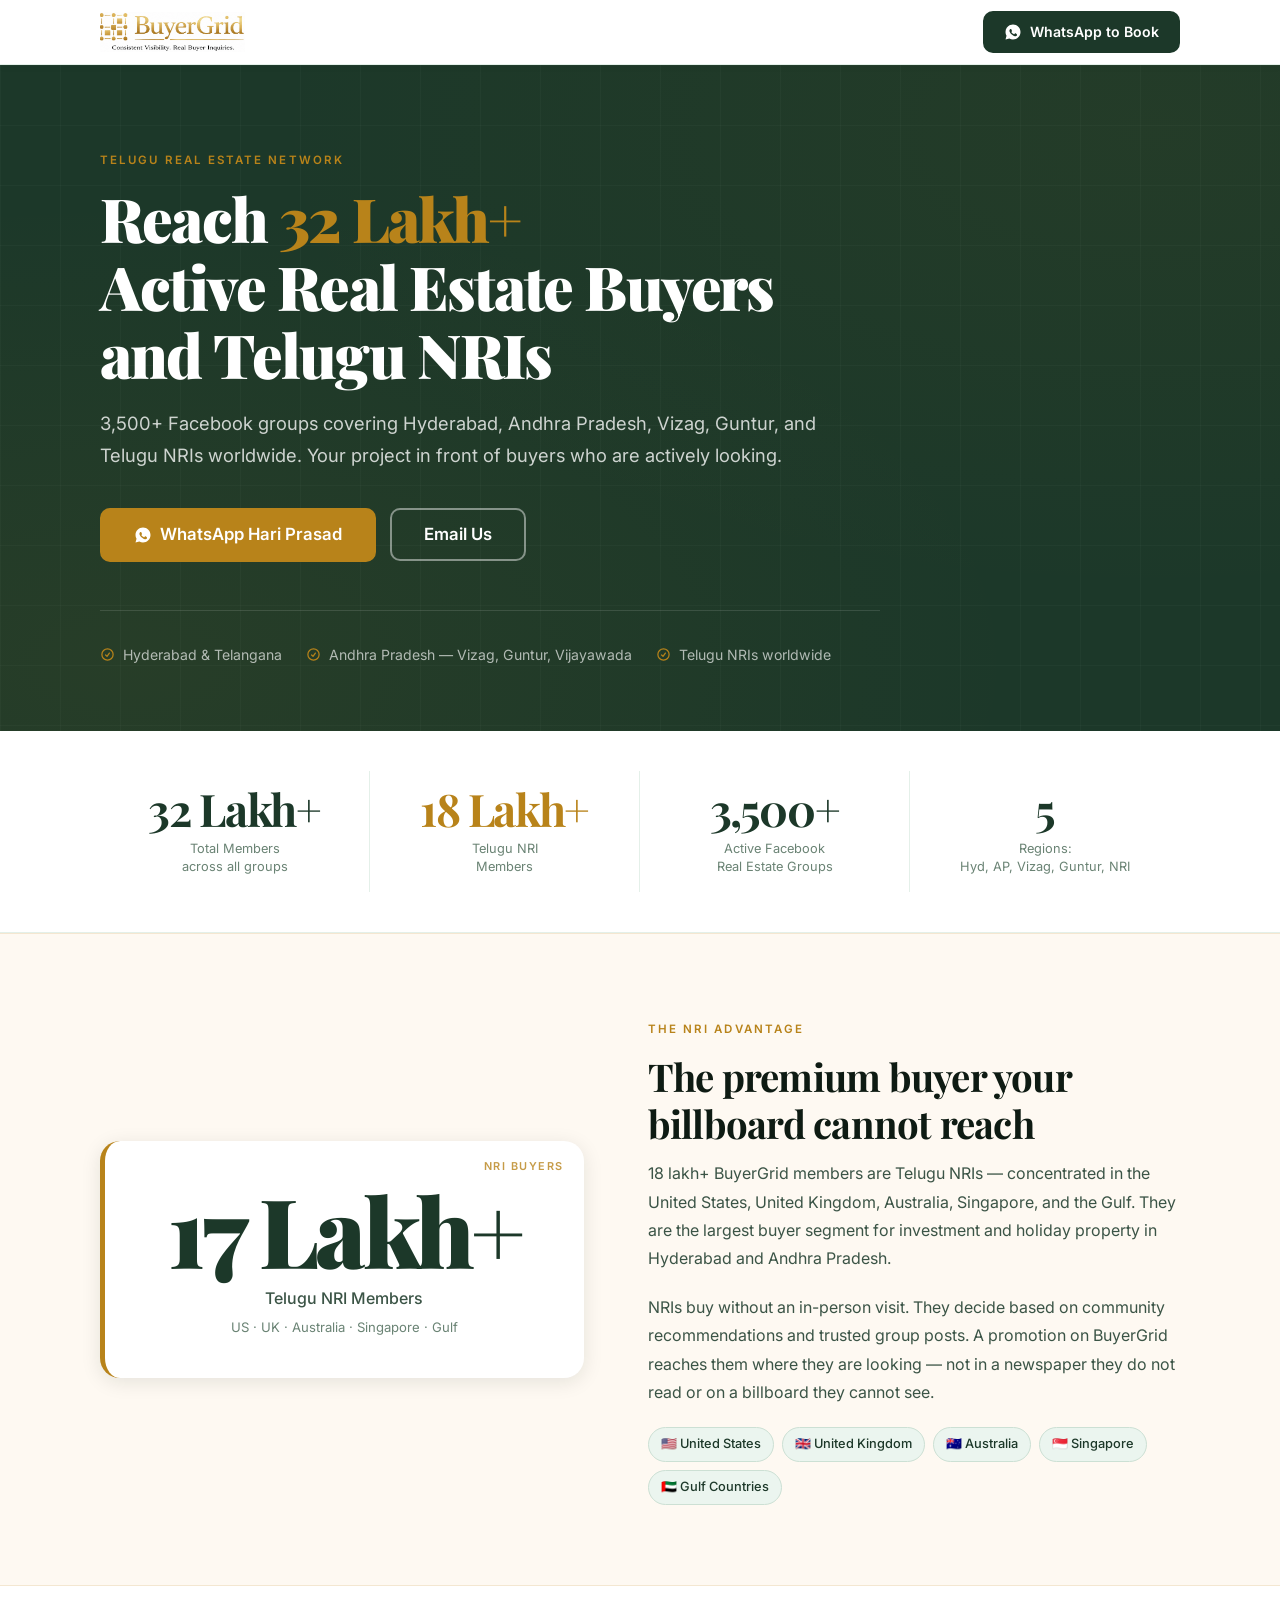
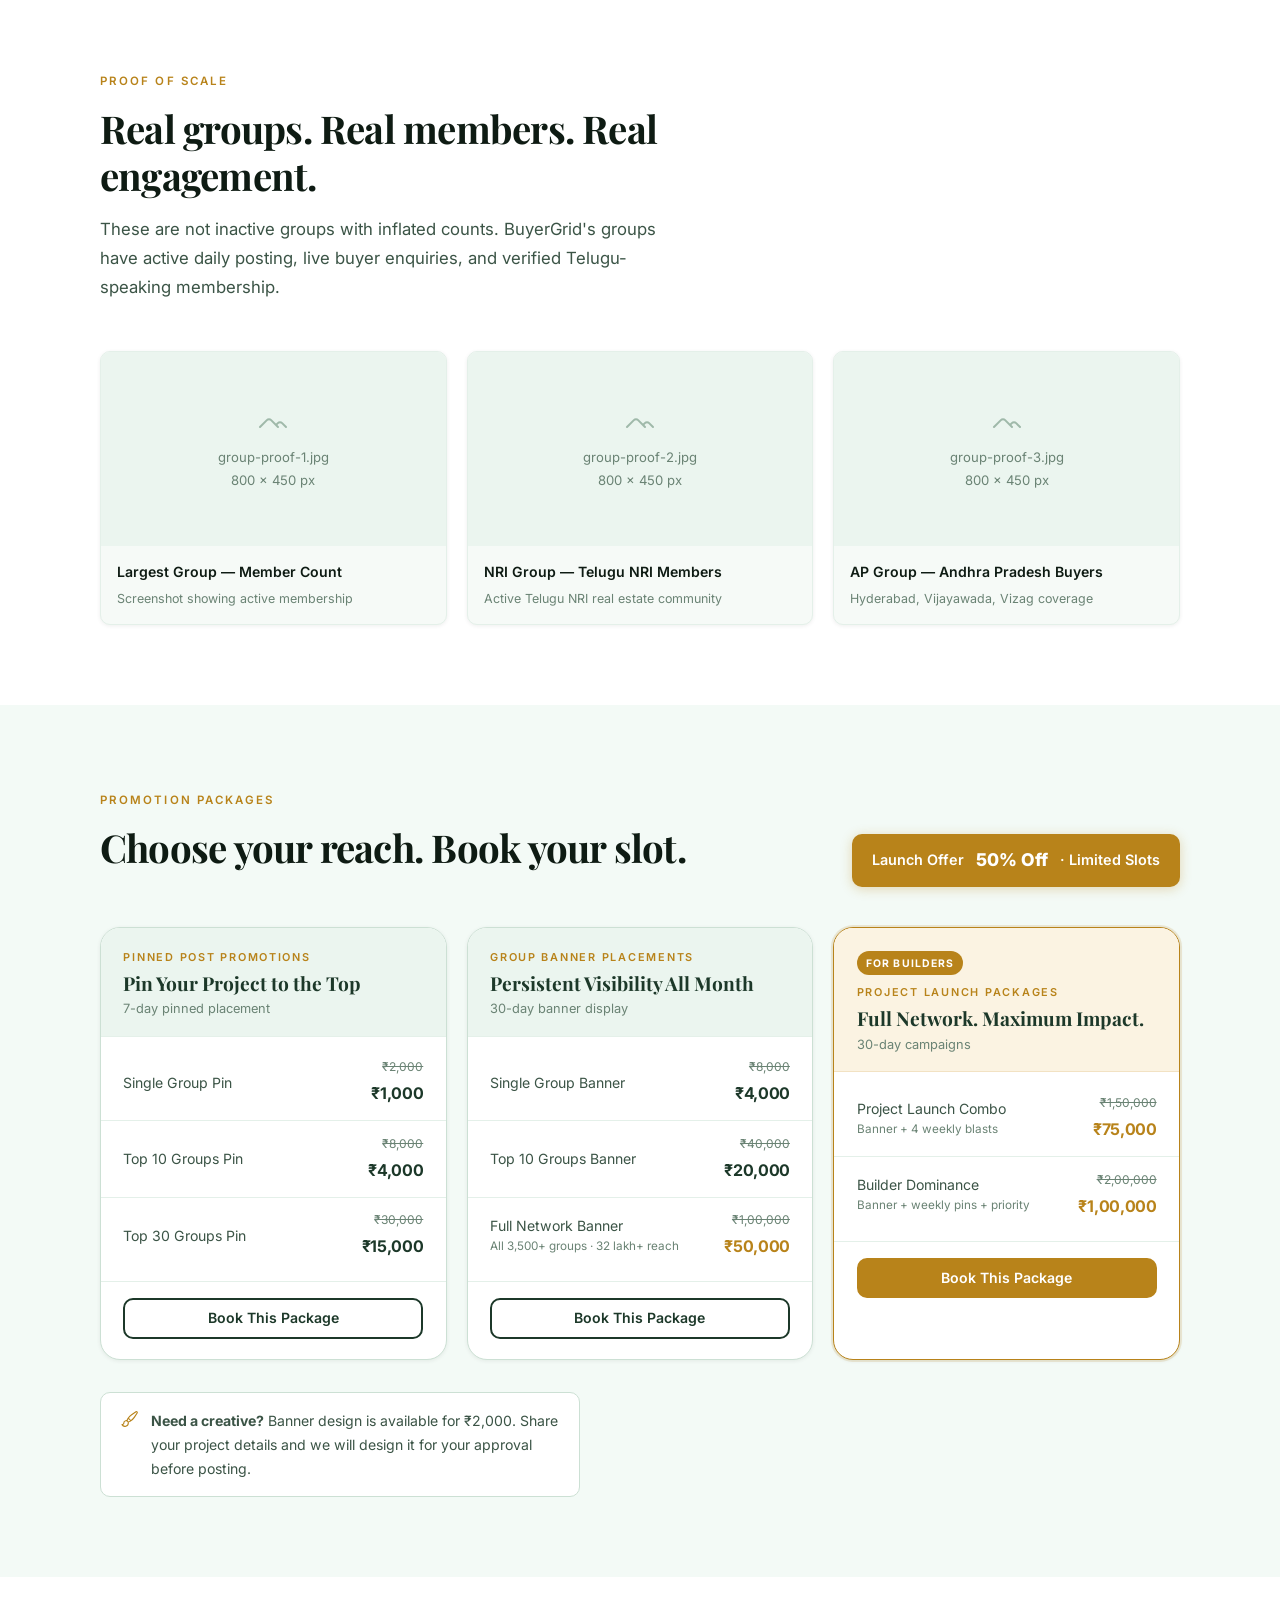
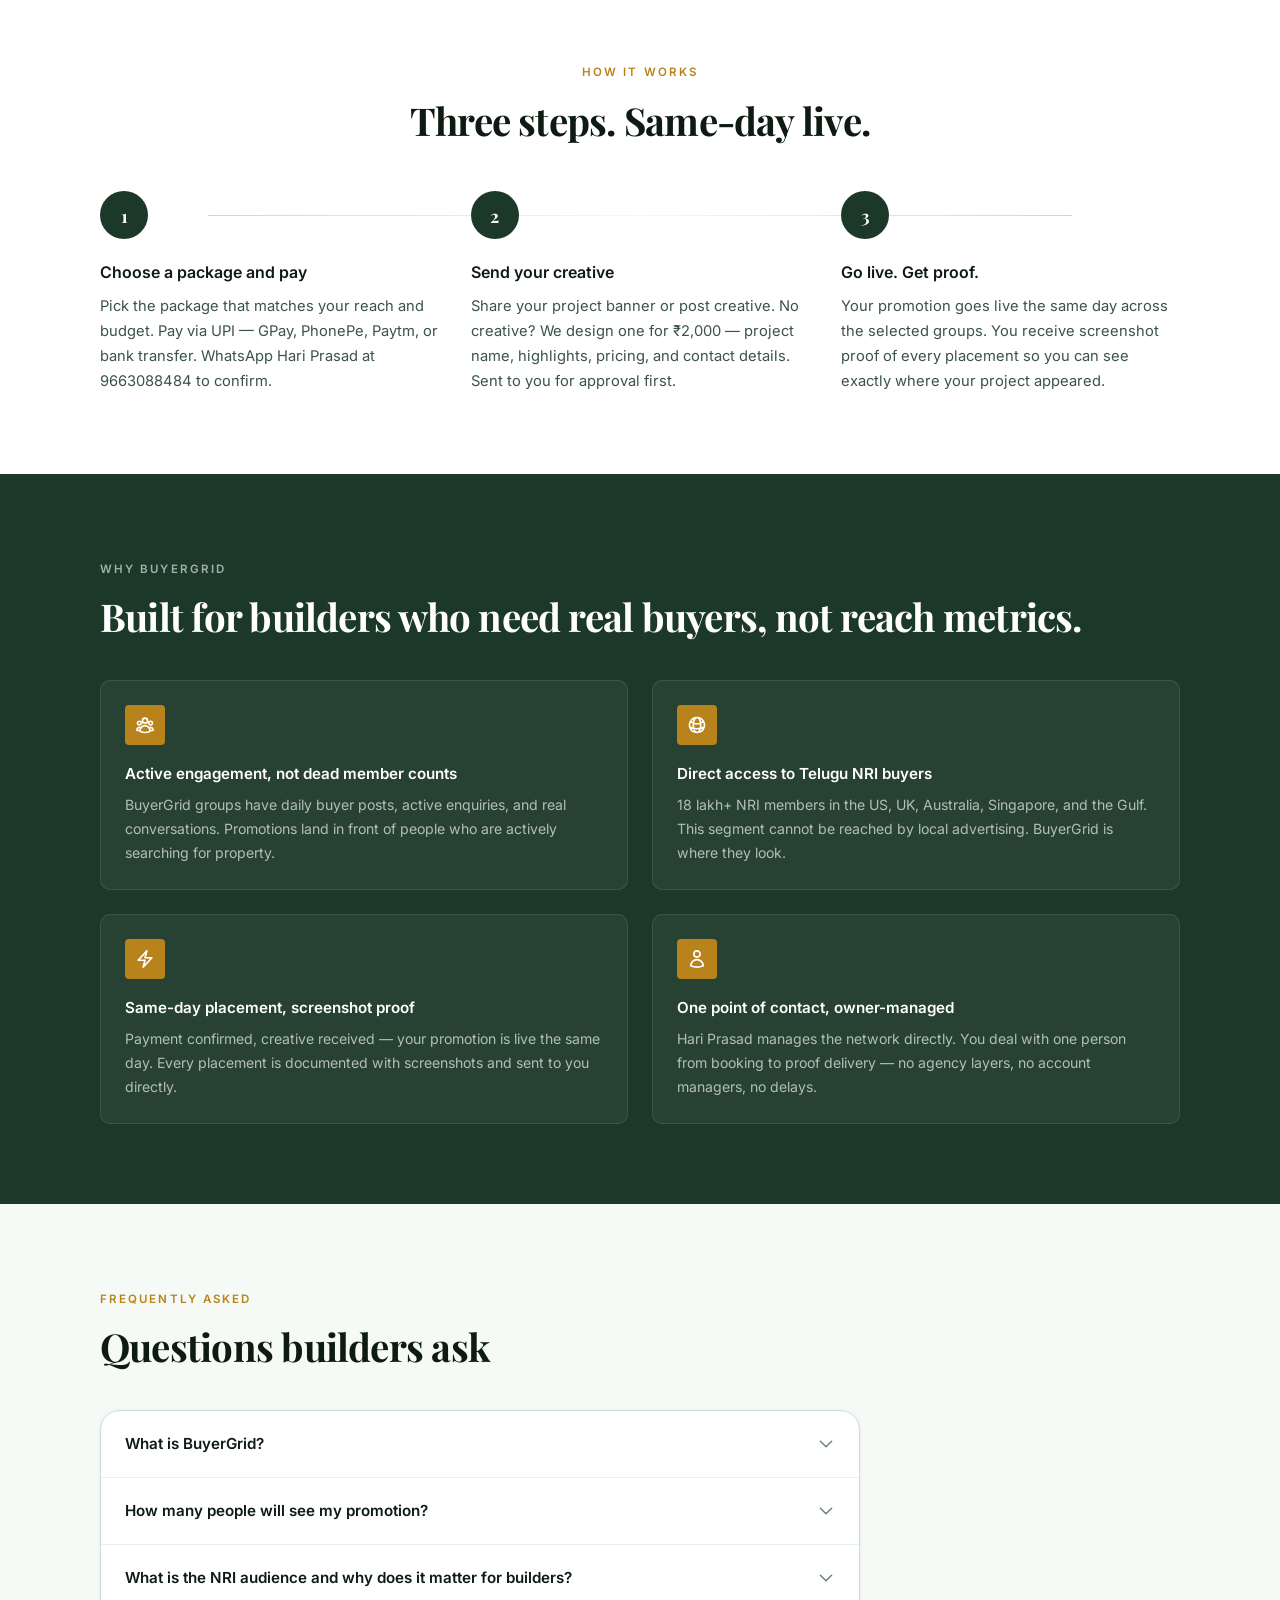
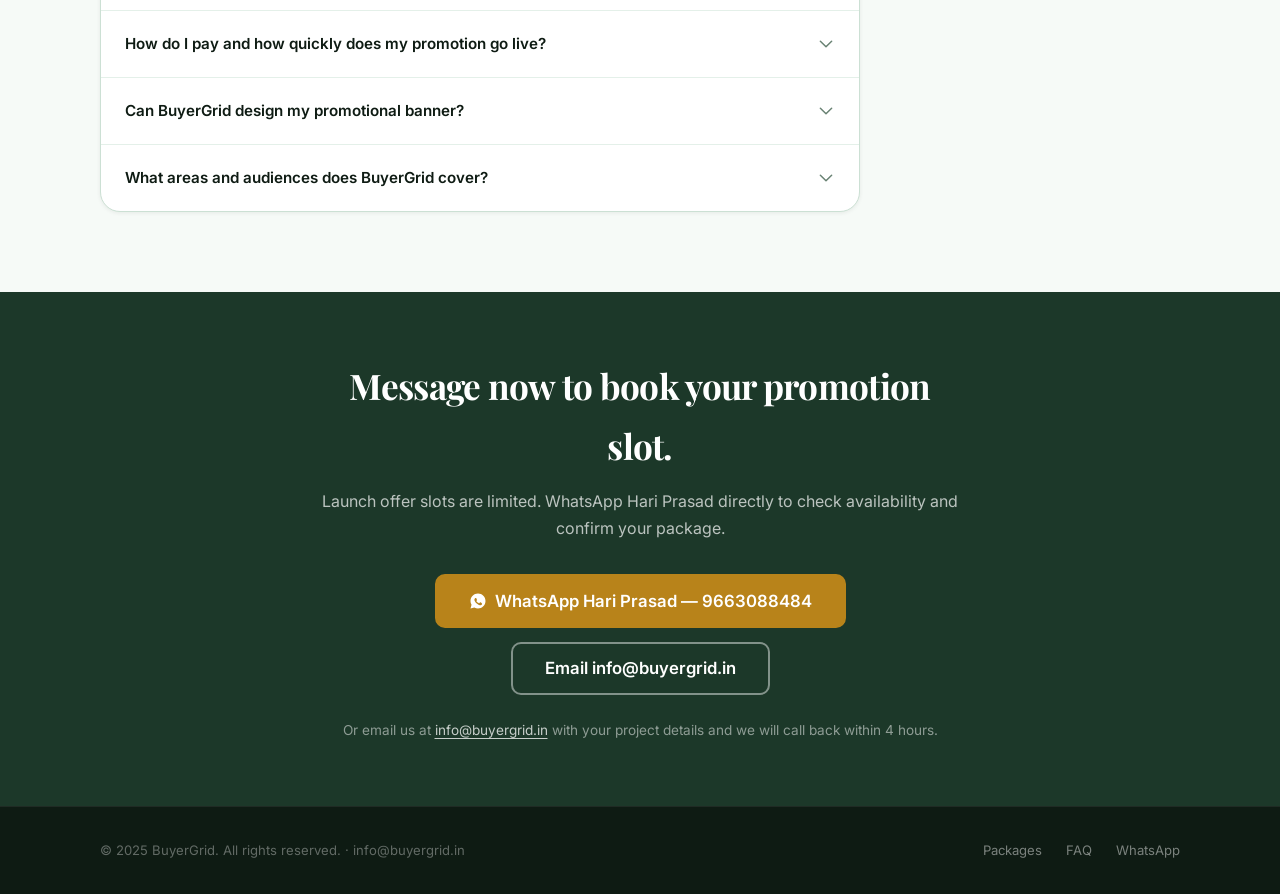
==== commit ffbf18fb: "feat(logo): add BuyerGrid logo image to nav Replace text-based nav logo with official logo PNG (1037" ====
--- a/index.html
+++ b/index.html
@@ -193,7 +193,14 @@
     <nav class="site-nav" aria-label="Main navigation">
       <div class="container nav-inner">
         <a href="/" class="logo" aria-label="BuyerGrid home">
-          <span class="logo-buyer">Buyer</span><span class="logo-grid">Grid</span>
+          <img
+            src="images/logo.png"
+            alt="BuyerGrid — Consistent Visibility. Real Buyer Inquiries."
+            width="148"
+            height="41"
+            class="logo-img"
+            fetchpriority="high"
+          >
         </a>
         <a
           href="https://wa.me/919663088484?text=Hi%20Hari%2C%20I%20want%20to%20know%20more%20about%20BuyerGrid%20promotion%20packages"
--- a/css/main.css
+++ b/css/main.css
@@ -240,12 +240,20 @@
 
 .logo {
   display: inline-flex;
-  align-items: baseline;
-  gap: 0;
+  align-items: center;
   text-decoration: none;
-  line-height: 1;
-}
-
+  flex-shrink: 0;
+}
+
+.logo-img {
+  display: block;
+  height: 40px;
+  width: auto;
+  max-width: 160px;
+  object-fit: contain;
+}
+
+/* Footer text fallback stays as-is (dark bg, image won't work) */
 .logo-buyer {
   font-family: var(--f-serif);
   font-size: 1.45rem;
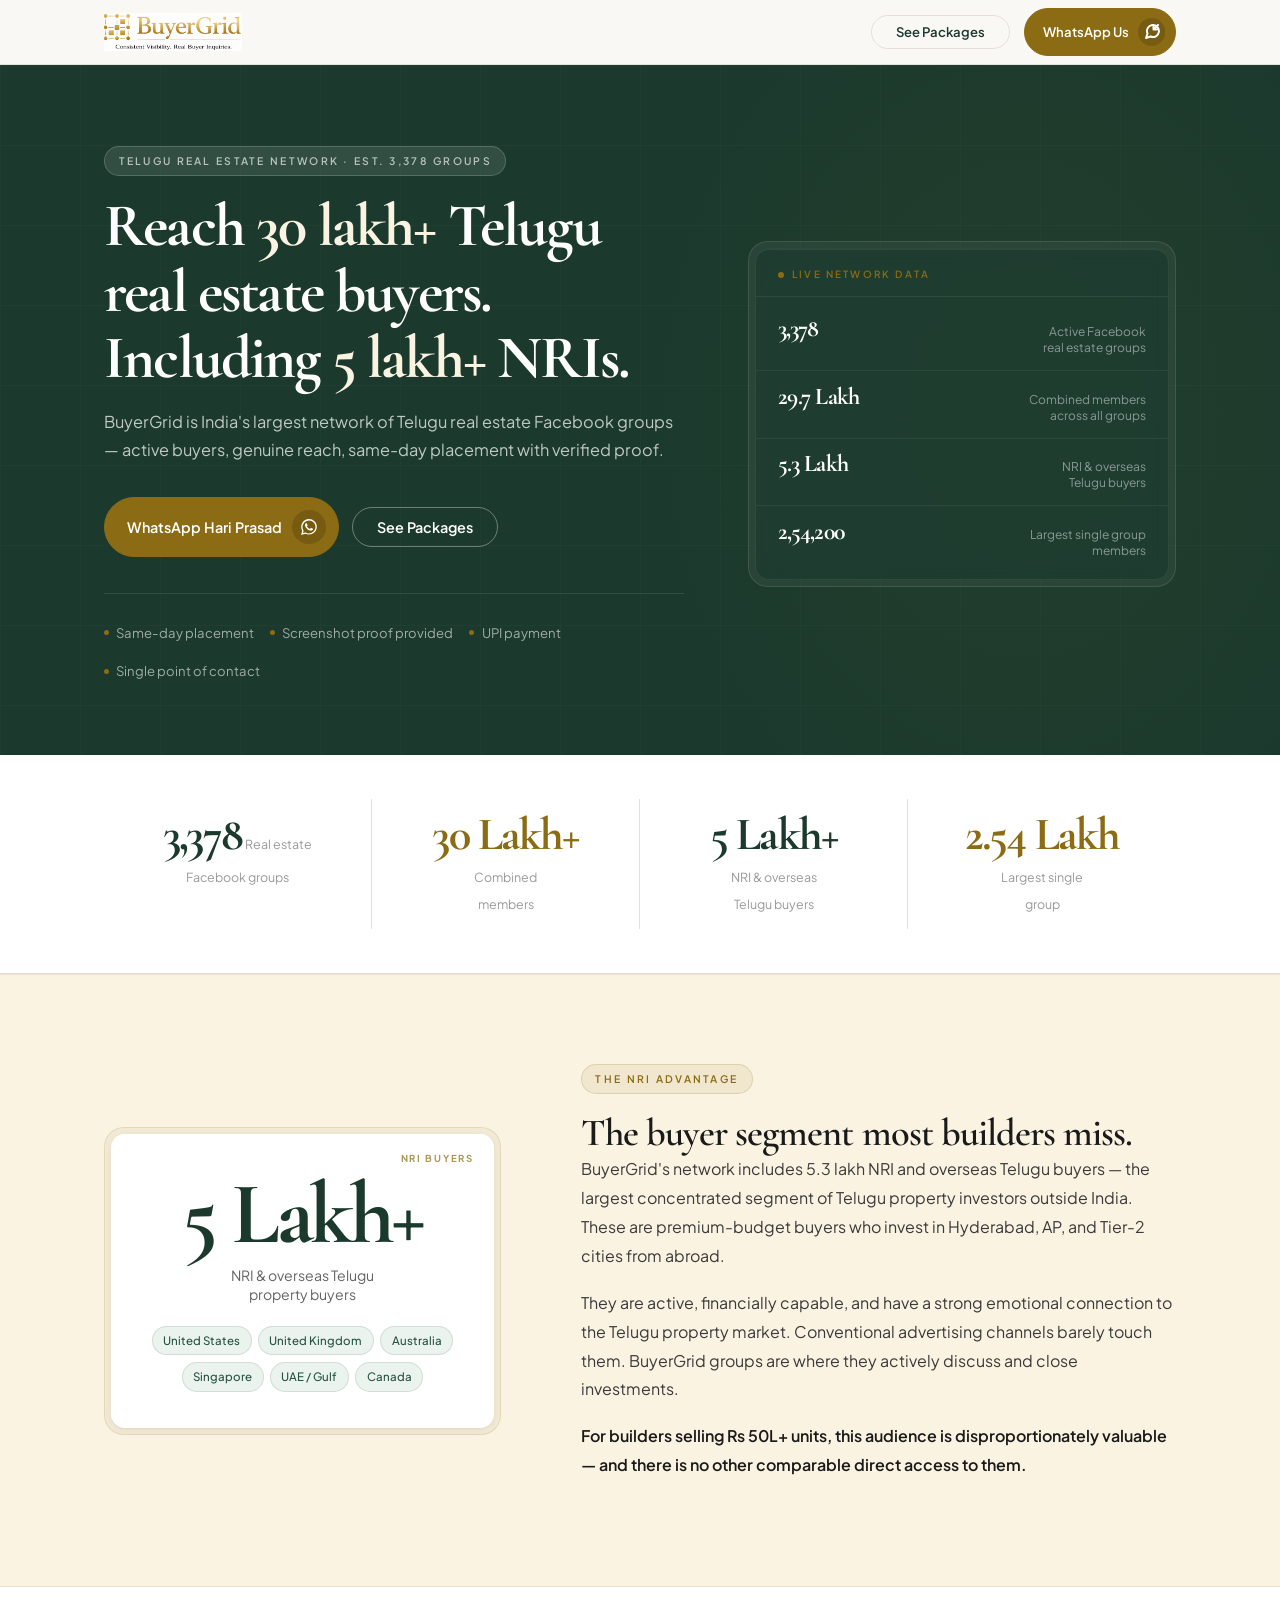
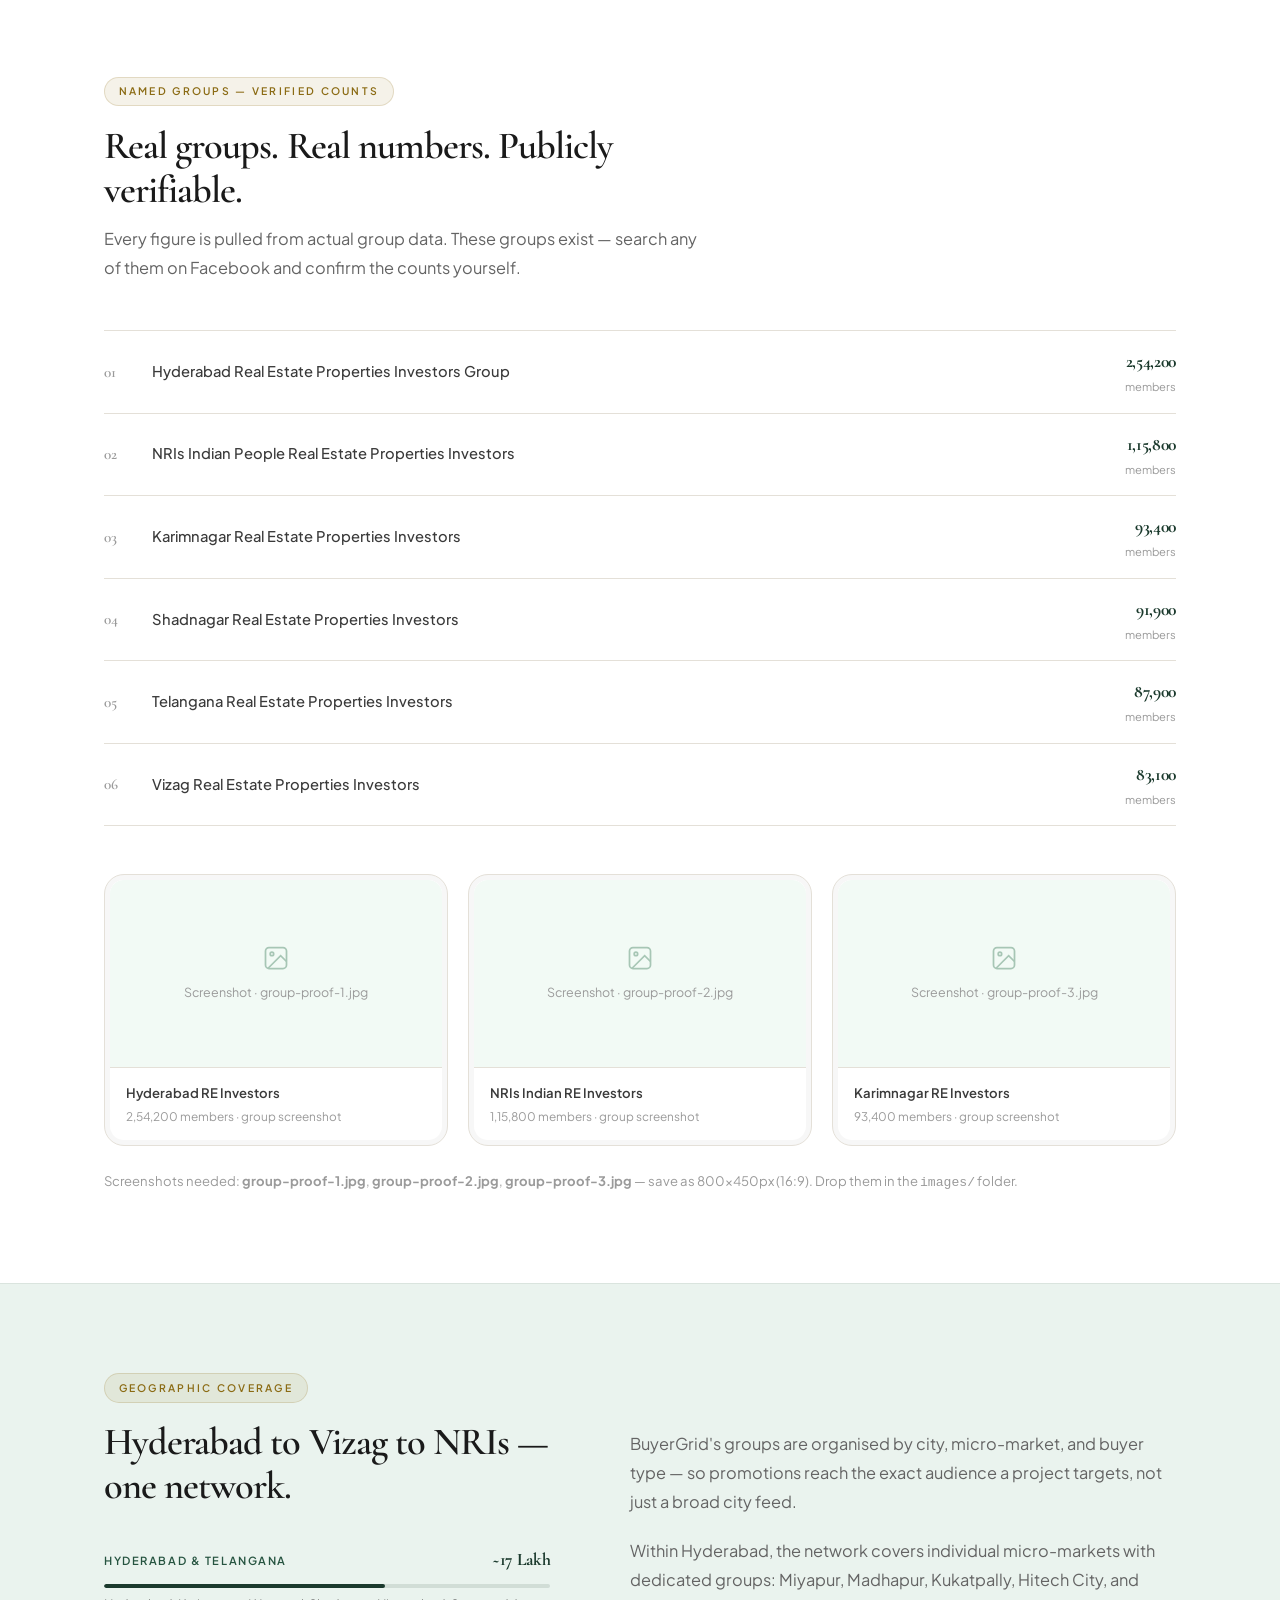
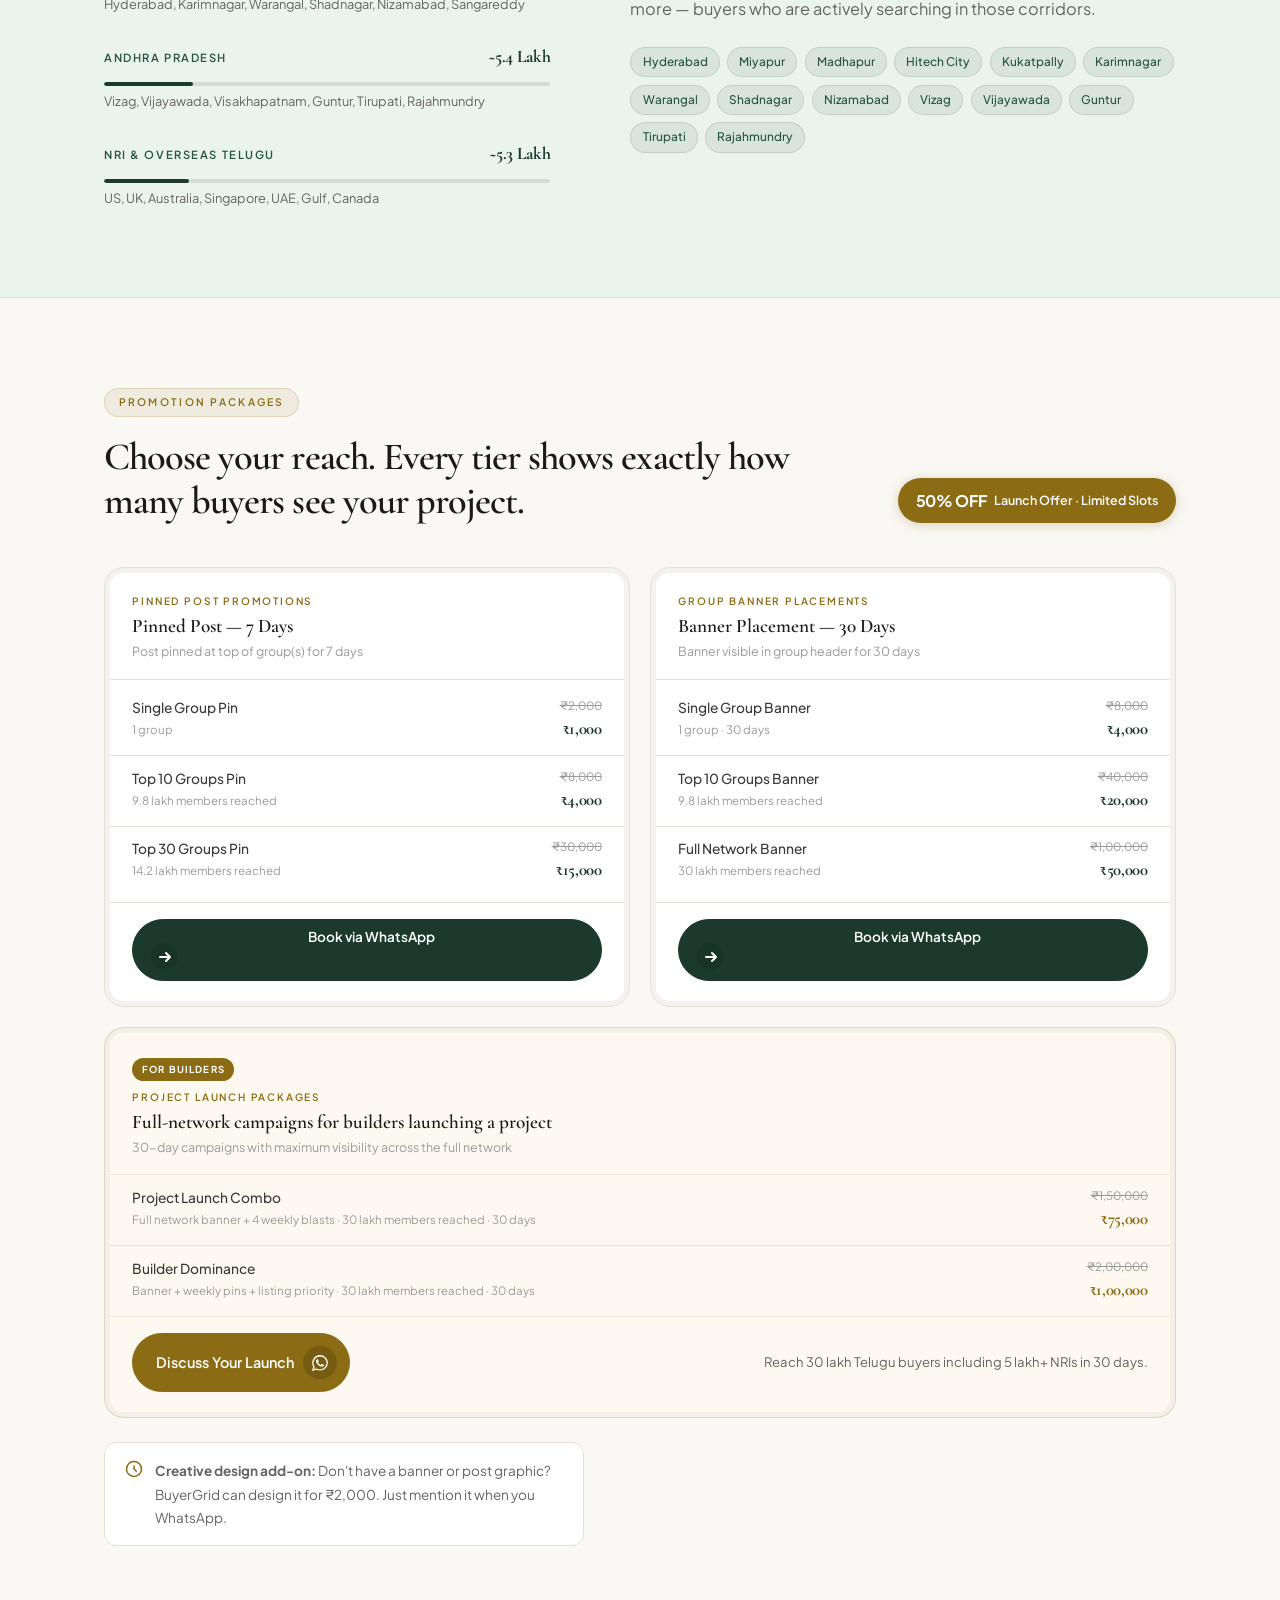
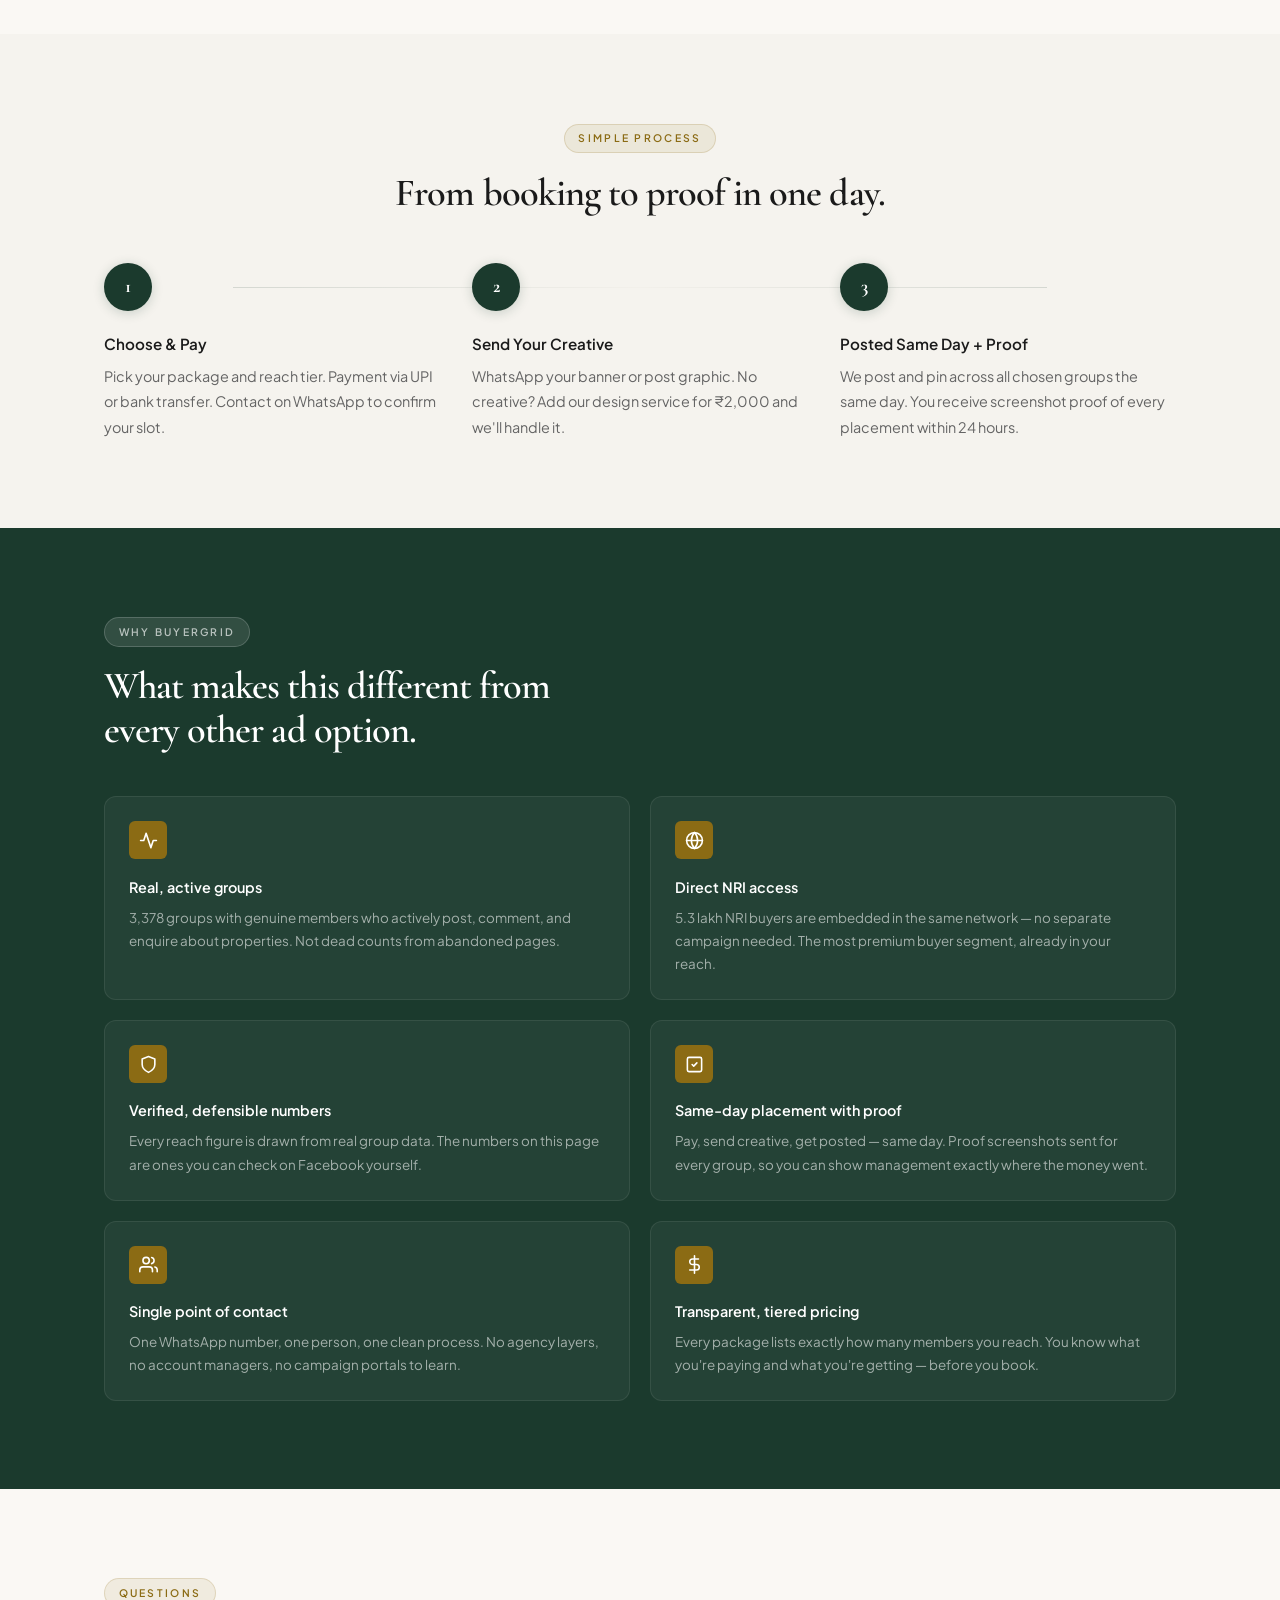
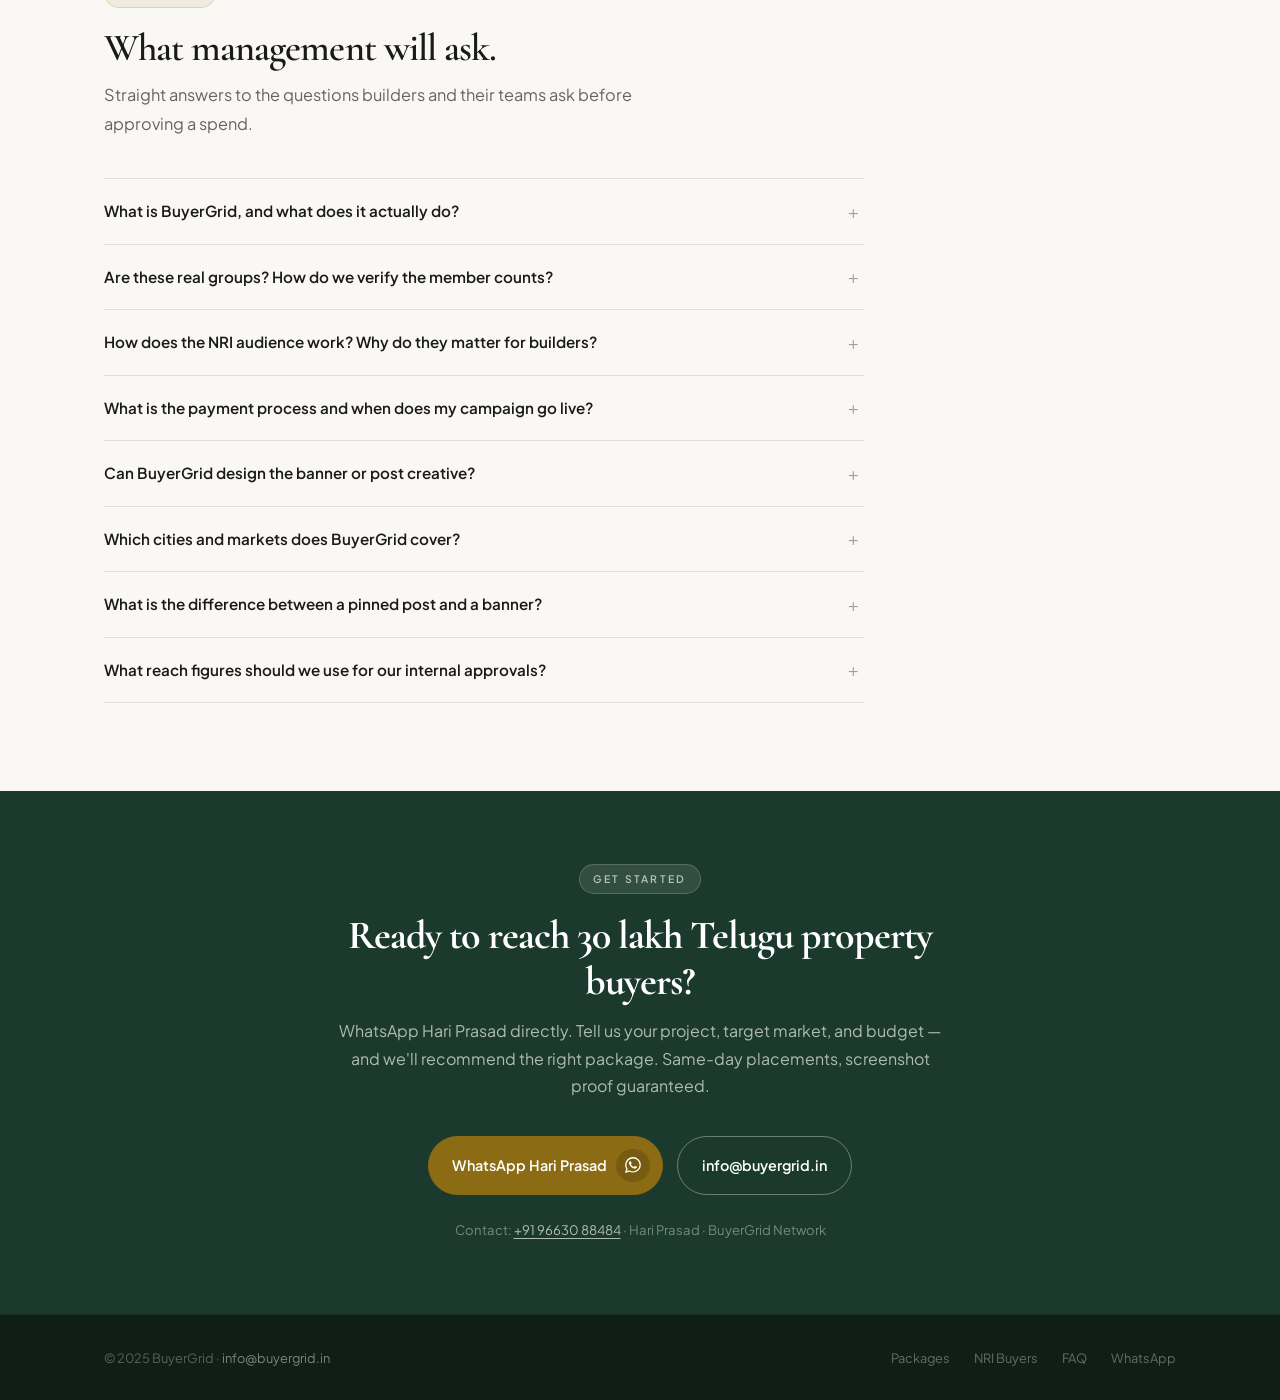
==== commit 1f4a8970: "v2 rebuild: corrected verified numbers + premium design system - Fix all numbers: 30 lakh+ (29.7L), " ====
--- a/index.html
+++ b/index.html
@@ -5,15 +5,15 @@
   <meta name="viewport" content="width=device-width, initial-scale=1.0">
   <meta name="robots" content="index, follow, max-snippet:-1, max-image-preview:large">
 
-  <title>BuyerGrid — Reach 32 Lakh+ Telugu Real Estate Buyers and NRIs</title>
-  <meta name="description" content="BuyerGrid connects builders and developers with 32 lakh+ Telugu real estate buyers across 3,500+ Facebook groups — including 18 lakh+ NRI members in Hyderabad, AP, Vizag, Guntur, and worldwide.">
+  <title>BuyerGrid — Reach 30 Lakh+ Telugu Real Estate Buyers &amp; 5 Lakh+ NRIs</title>
+  <meta name="description" content="BuyerGrid is a network of 3,378 Facebook real estate groups with 30 lakh+ Telugu property buyers — including 5 lakh+ NRI buyers. Builders and developers promote across Hyderabad, AP, Vizag, and Telugu NRIs worldwide.">
   <link rel="canonical" href="https://buyergrid.in/">
 
-  <!-- Open Graph — critical for WhatsApp link preview -->
+  <!-- Open Graph — WhatsApp link preview -->
   <meta property="og:type"        content="website">
   <meta property="og:url"         content="https://buyergrid.in/">
-  <meta property="og:title"       content="BuyerGrid — Reach 32 Lakh+ Telugu Real Estate Buyers and NRIs">
-  <meta property="og:description" content="3,500+ Facebook groups. 32 lakh+ members. 18 lakh+ Telugu NRIs. Put your project in front of the buyers who are actively looking.">
+  <meta property="og:title"       content="BuyerGrid — 30 Lakh+ Telugu Real Estate Buyers Across 3,378 Groups">
+  <meta property="og:description" content="3,378 Facebook groups. 30 lakh+ members. 5 lakh+ NRI buyers. Reach the Telugu property market with same-day placement and verified proof.">
   <meta property="og:image"       content="https://buyergrid.in/images/og-image.jpg">
   <meta property="og:image:width" content="1200">
   <meta property="og:image:height" content="630">
@@ -22,16 +22,16 @@
 
   <!-- Twitter Card -->
   <meta name="twitter:card"        content="summary_large_image">
-  <meta name="twitter:title"       content="BuyerGrid — 32 Lakh+ Telugu Real Estate Buyers">
-  <meta name="twitter:description" content="3,500+ Facebook groups. 18 lakh+ Telugu NRIs. Same-day promotion placements.">
+  <meta name="twitter:title"       content="BuyerGrid — 30 Lakh+ Telugu Real Estate Buyers">
+  <meta name="twitter:description" content="3,378 Facebook groups. 5 lakh+ NRI buyers. Same-day placements with proof.">
   <meta name="twitter:image"       content="https://buyergrid.in/images/og-image.jpg">
 
   <!-- Fonts -->
   <link rel="preconnect" href="https://fonts.googleapis.com">
   <link rel="preconnect" href="https://fonts.gstatic.com" crossorigin>
-  <link href="https://fonts.googleapis.com/css2?family=Playfair+Display:wght@700;900&family=Inter:wght@400;500;600&display=swap" rel="stylesheet" media="print" onload="this.media='all'">
+  <link href="https://fonts.googleapis.com/css2?family=Cormorant+Garamond:ital,wght@0,400;0,600;0,700;1,400&family=Plus+Jakarta+Sans:wght@400;500;600;700&display=swap" rel="stylesheet" media="print" onload="this.media='all'">
   <noscript>
-    <link href="https://fonts.googleapis.com/css2?family=Playfair+Display:wght@700;900&family=Inter:wght@400;500;600&display=swap" rel="stylesheet">
+    <link href="https://fonts.googleapis.com/css2?family=Cormorant+Garamond:ital,wght@0,400;0,600;0,700;1,400&family=Plus+Jakarta+Sans:wght@400;500;600;700&display=swap" rel="stylesheet">
   </noscript>
 
   <link rel="stylesheet" href="css/main.css">
@@ -44,30 +44,84 @@
     "@id": "https://buyergrid.in/#organization",
     "name": "BuyerGrid",
     "url": "https://buyergrid.in",
-    "description": "BuyerGrid is a network of 3,500+ Facebook real estate groups with 32 lakh+ total members, including 18 lakh+ Telugu NRI members. It provides builders, developers, and brokers with direct promotional access to active Telugu property buyers across Hyderabad, Andhra Pradesh, Vizag, Guntur, and Telugu NRI communities worldwide.",
+    "description": "BuyerGrid is a network of 3,378 Facebook real estate groups with over 29.7 lakh total members, including 5.3 lakh NRI and overseas Telugu buyers. It provides builders, developers, and brokers with direct promotional access to active Telugu property buyers across Hyderabad, Andhra Pradesh, Visakhapatnam, and Telugu NRI communities worldwide.",
+    "logo": "https://buyergrid.in/images/logo.png",
     "contactPoint": [
       {
         "@type": "ContactPoint",
-        "telephone": "+91-96630-88484",
         "contactType": "sales",
-        "availableLanguage": ["Telugu", "English", "Hindi"],
-        "areaServed": "IN",
-        "contactOption": "WhatsApp"
-      },
-      {
-        "@type": "ContactPoint",
+        "telephone": "+91-9663088484",
         "email": "info@buyergrid.in",
-        "contactType": "customer support"
+        "availableLanguage": ["Telugu", "English"]
       }
     ],
     "areaServed": [
-      { "@type": "City",               "name": "Hyderabad" },
-      { "@type": "City",               "name": "Visakhapatnam" },
-      { "@type": "City",               "name": "Guntur" },
-      { "@type": "State",              "name": "Andhra Pradesh" },
-      { "@type": "State",              "name": "Telangana" },
-      { "@type": "AdministrativeArea", "name": "Telugu NRI communities worldwide" }
-    ]
+      { "@type": "State", "name": "Telangana" },
+      { "@type": "State", "name": "Andhra Pradesh" },
+      { "@type": "Country", "name": "India" }
+    ],
+    "sameAs": []
+  }
+  </script>
+
+  <!-- === SCHEMA: OfferCatalog === -->
+  <script type="application/ld+json">
+  {
+    "@context": "https://schema.org",
+    "@type": "Service",
+    "@id": "https://buyergrid.in/#service",
+    "name": "BuyerGrid Real Estate Promotion Network",
+    "provider": { "@id": "https://buyergrid.in/#organization" },
+    "description": "Promotional placements across a network of 3,378 Telugu real estate Facebook groups reaching 30 lakh+ property buyers.",
+    "areaServed": "Hyderabad, Telangana, Andhra Pradesh, NRI",
+    "hasOfferCatalog": {
+      "@type": "OfferCatalog",
+      "name": "BuyerGrid Promotion Packages",
+      "itemListElement": [
+        {
+          "@type": "Offer",
+          "name": "Single Group Pin — 7 Days",
+          "price": "1000",
+          "priceCurrency": "INR",
+          "description": "Pinned post promotion in one group for 7 days"
+        },
+        {
+          "@type": "Offer",
+          "name": "Top 10 Groups Pin — 7 Days",
+          "price": "4000",
+          "priceCurrency": "INR",
+          "description": "Pinned post across Top 10 groups — 9.8 lakh reach for 7 days"
+        },
+        {
+          "@type": "Offer",
+          "name": "Top 30 Groups Pin — 7 Days",
+          "price": "15000",
+          "priceCurrency": "INR",
+          "description": "Pinned post across Top 30 groups — 14.2 lakh reach for 7 days"
+        },
+        {
+          "@type": "Offer",
+          "name": "Full Network Banner — 30 Days",
+          "price": "50000",
+          "priceCurrency": "INR",
+          "description": "Full network banner placement across all groups — 30 lakh reach for 30 days"
+        },
+        {
+          "@type": "Offer",
+          "name": "Project Launch Combo — 30 Days",
+          "price": "75000",
+          "priceCurrency": "INR",
+          "description": "Full network banner + 4 weekly blasts for project launches — 30 lakh reach"
+        },
+        {
+          "@type": "Offer",
+          "name": "Builder Dominance Package — 30 Days",
+          "price": "100000",
+          "priceCurrency": "INR",
+          "description": "Banner + weekly pins + listing priority — 30 lakh reach for 30 days"
+        }
+      ]
+    }
   }
   </script>
 
@@ -82,778 +136,800 @@
         "name": "What is BuyerGrid?",
         "acceptedAnswer": {
           "@type": "Answer",
-          "text": "BuyerGrid is a network of 3,500+ Facebook real estate groups with 32 lakh+ total members, including 18 lakh+ Telugu NRIs. Builders, developers, and brokers pay to promote their projects across this network and reach active Telugu-speaking property buyers in Hyderabad, Andhra Pradesh, Vizag, Guntur, and Telugu NRI communities worldwide."
+          "text": "BuyerGrid is a network of 3,378 Facebook real estate groups focused on Telugu-speaking property buyers across Hyderabad, Telangana, Andhra Pradesh, and NRI communities worldwide. Builders, developers, and brokers promote their projects through pinned posts, banner placements, and launch packages across this network."
         }
       },
       {
         "@type": "Question",
-        "name": "How many people will see my promotion?",
+        "name": "Are these real, active groups? How many members do they have?",
         "acceptedAnswer": {
           "@type": "Answer",
-          "text": "It depends on the package. A single-group pin reaches that group's membership. The Top 10 Groups package covers the largest groups in the network. The Full Network Banner placement reaches all 32 lakh+ members across all 3,500+ groups over 30 days. Every placement includes screenshot proof."
+          "text": "Yes. These are real, active Facebook groups with verified member counts. The network has 29.7 lakh total members across 3,378 groups. The largest group — Hyderabad Real Estate Properties Investors — has 2,54,200 members. All figures are drawn from actual group data and are defensible."
         }
       },
       {
         "@type": "Question",
-        "name": "What is the NRI audience and why does it matter for builders?",
+        "name": "How does the NRI audience work?",
         "acceptedAnswer": {
           "@type": "Answer",
-          "text": "18 lakh+ of BuyerGrid's members are Telugu NRIs — primarily in the United States, United Kingdom, Australia, Singapore, and the Gulf countries. Telugu NRIs are a large and premium buyer segment for investment and holiday property in Hyderabad and Andhra Pradesh. They make purchase decisions based on community recommendations and often buy without an in-person visit. This segment is difficult to reach through billboards or traditional advertising."
+          "text": "BuyerGrid includes 5.3 lakh NRI and overseas Telugu buyers in its network, concentrated in groups focused on US, UK, Australia, Singapore, and Gulf-based Telugu communities who actively invest in Indian real estate. These are premium-budget investment buyers who are otherwise difficult to reach through conventional advertising."
         }
       },
       {
         "@type": "Question",
-        "name": "How do I pay and how quickly does my promotion go live?",
+        "name": "What is the payment process and timing?",
         "acceptedAnswer": {
           "@type": "Answer",
-          "text": "Payment is via UPI (GPay, PhonePe, Paytm) or bank transfer. Once payment is confirmed and your creative is received, the promotion goes live the same day. You receive screenshot proof of every placement."
+          "text": "Payment is via UPI or bank transfer. Once confirmed, placements happen same day. You receive screenshot proof of every post and pin across all groups within 24 hours."
         }
       },
       {
         "@type": "Question",
-        "name": "Can BuyerGrid design my promotional creative?",
+        "name": "Can BuyerGrid design the creative?",
         "acceptedAnswer": {
           "@type": "Answer",
-          "text": "Yes. Banner design is available for ₹2,000 per creative. Share your project name, key highlights, pricing, and contact details. BuyerGrid will send a design for your approval before posting."
+          "text": "Yes. Creative design (banner or post graphic) is available as an add-on for ₹2,000. You can also provide your own ready creative — just send it over WhatsApp."
         }
       },
       {
         "@type": "Question",
-        "name": "What areas and audiences does BuyerGrid cover?",
+        "name": "Which markets does BuyerGrid cover?",
         "acceptedAnswer": {
           "@type": "Answer",
-          "text": "BuyerGrid covers Hyderabad, Andhra Pradesh (including Vijayawada, Guntur, Visakhapatnam, and tier-2 towns), and Telugu NRI communities worldwide. The groups include buyers across all segments — affordable housing, mid-range apartments, luxury villas, commercial investments, and plots."
+          "text": "Core coverage: Hyderabad (including Miyapur, Madhapur, Kukatpally, Hitech City), Karimnagar, Warangal, Shadnagar, Nizamabad, Sangareddy — totalling approximately 17 lakh members. Andhra Pradesh: Vizag, Vijayawada, Visakhapatnam, Guntur, Tirupati, Rajahmundry — approximately 5.4 lakh members. NRI / Overseas Telugu: approximately 5.3 lakh members."
+        }
+      },
+      {
+        "@type": "Question",
+        "name": "How does a pinned post promotion work?",
+        "acceptedAnswer": {
+          "@type": "Answer",
+          "text": "Your creative is posted and pinned to the top of each group for 7 days. It is the first post any member sees when they open the group. After the placement period, you receive proof screenshots showing the pinned post in each group."
+        }
+      },
+      {
+        "@type": "Question",
+        "name": "What is the difference between the launch offer price and the regular price?",
+        "acceptedAnswer": {
+          "@type": "Answer",
+          "text": "BuyerGrid is currently running a 50% launch offer on all packages — limited slots. The prices shown with the discount (e.g. ₹4,000 for Top 10 Pin vs ₹8,000 regular) are the current active prices. Contact us on WhatsApp to confirm availability and book your slot."
         }
       }
     ]
   }
   </script>
-
-  <!-- === SCHEMA: OfferCatalog (Packages) === -->
-  <script type="application/ld+json">
-  {
-    "@context": "https://schema.org",
-    "@type": "OfferCatalog",
-    "name": "BuyerGrid Promotion Packages",
-    "provider": { "@id": "https://buyergrid.in/#organization" },
-    "itemListElement": [
-      {
-        "@type": "Offer",
-        "name": "Single Group Pin — 7 Days",
-        "price": "1000",
-        "priceCurrency": "INR",
-        "description": "Pinned post in one Facebook real estate group for 7 days."
-      },
-      {
-        "@type": "Offer",
-        "name": "Top 10 Groups Pin — 7 Days",
-        "price": "4000",
-        "priceCurrency": "INR",
-        "description": "Pinned post across the top 10 Facebook real estate groups for 7 days."
-      },
-      {
-        "@type": "Offer",
-        "name": "Top 30 Groups Pin — 7 Days",
-        "price": "15000",
-        "priceCurrency": "INR",
-        "description": "Pinned post across the top 30 Facebook real estate groups for 7 days."
-      },
-      {
-        "@type": "Offer",
-        "name": "Full Network Banner — 30 Days",
-        "price": "50000",
-        "priceCurrency": "INR",
-        "description": "Banner placement across all 3,500+ BuyerGrid groups for 30 days, reaching 32 lakh+ members."
-      },
-      {
-        "@type": "Offer",
-        "name": "Project Launch Combo — 30 Days",
-        "price": "75000",
-        "priceCurrency": "INR",
-        "description": "Banner + 4 weekly promotional blasts across the network for 30 days. Designed for new project launches."
-      },
-      {
-        "@type": "Offer",
-        "name": "Builder Dominance Package — 30 Days",
-        "price": "100000",
-        "priceCurrency": "INR",
-        "description": "Banner + weekly pinned posts + priority placement across the full BuyerGrid network for 30 days."
-      }
-    ]
-  }
+</head>
+<body>
+
+  <!-- === NAVIGATION === -->
+  <nav class="site-nav" role="navigation" aria-label="Main navigation">
+    <div class="container">
+      <div class="nav-inner">
+        <a href="/" class="logo" aria-label="BuyerGrid home">
+          <img src="images/logo.png" alt="BuyerGrid" class="logo-img" width="155" height="38">
+        </a>
+        <div style="display:flex;align-items:center;gap:0.85rem;">
+          <a href="#packages" class="btn btn-outline btn-sm btn-plain" style="display:none;" id="nav-packages">See Packages</a>
+          <a href="https://wa.me/919663088484" target="_blank" rel="noopener" class="btn btn-brass btn-sm" aria-label="Contact on WhatsApp">
+            WhatsApp Us
+            <span class="btn-icon" aria-hidden="true">
+              <svg viewBox="0 0 16 16" fill="none" stroke="currentColor" stroke-width="2" stroke-linecap="round" stroke-linejoin="round"><path d="M14 1L9.5 5.5m0 0H13m-3.5 0V2M2 14l1.5-4.5A6 6 0 1 1 6.5 12.5L2 14z"/></svg>
+            </span>
+          </a>
+        </div>
+      </div>
+    </div>
+  </nav>
+
+  <!-- === HERO === -->
+  <section class="hero" id="hero" aria-labelledby="hero-heading">
+    <div class="container">
+      <div class="hero-split">
+
+        <!-- Left: Content -->
+        <div class="hero-content">
+          <div class="eyebrow eyebrow--light">Telugu Real Estate Network · Est. 3,378 Groups</div>
+
+          <h1 class="hero-h1" id="hero-heading">
+            Reach <em>30 lakh+</em> Telugu real estate buyers. Including <em>5 lakh+</em> NRIs.
+          </h1>
+
+          <p class="hero-sub">
+            BuyerGrid is India's largest network of Telugu real estate Facebook groups — active buyers, genuine reach, same-day placement with verified proof.
+          </p>
+
+          <div class="hero-actions">
+            <a href="https://wa.me/919663088484" target="_blank" rel="noopener" class="btn btn-brass" aria-label="WhatsApp Hari Prasad">
+              WhatsApp Hari Prasad
+              <span class="btn-icon" aria-hidden="true">
+                <svg viewBox="0 0 16 16" fill="currentColor"><path d="M13.6 2.4A7.8 7.8 0 0 0 8 0a7.84 7.84 0 0 0-6.8 11.73L0 16l4.41-1.16A7.84 7.84 0 0 0 8 15.6a7.84 7.84 0 0 0 7.84-7.84c0-2.1-.82-4.07-2.24-5.36zm-5.6 12.07a6.52 6.52 0 0 1-3.32-.9l-.24-.14-2.47.65.66-2.41-.16-.25a6.52 6.52 0 1 1 5.53 3.05zm3.58-4.88c-.2-.1-1.17-.58-1.35-.64-.18-.07-.31-.1-.44.1-.13.2-.5.64-.62.77-.11.13-.23.15-.43.05a5.38 5.38 0 0 1-1.59-.98 5.96 5.96 0 0 1-1.1-1.37c-.11-.2-.01-.3.08-.4.09-.09.2-.23.3-.35.1-.12.13-.2.2-.33.07-.13.03-.25-.02-.35-.05-.1-.44-1.06-.6-1.45-.16-.38-.32-.33-.44-.33h-.38c-.13 0-.34.05-.52.25-.18.2-.68.66-.68 1.62 0 .95.7 1.88.8 2.01.1.13 1.37 2.1 3.33 2.94.46.2.83.32 1.11.41.47.15.9.13 1.23.08.38-.06 1.17-.48 1.33-.94.17-.46.17-.86.12-.94-.05-.08-.18-.13-.38-.23z"/></svg>
+              </span>
+            </a>
+            <a href="#packages" class="btn btn-ghost btn-plain">See Packages</a>
+          </div>
+
+          <div class="hero-proof">
+            <span class="hero-proof-item"><span class="hero-proof-dot"></span>Same-day placement</span>
+            <span class="hero-proof-item"><span class="hero-proof-dot"></span>Screenshot proof provided</span>
+            <span class="hero-proof-item"><span class="hero-proof-dot"></span>UPI payment</span>
+            <span class="hero-proof-item"><span class="hero-proof-dot"></span>Single point of contact</span>
+          </div>
+        </div>
+
+        <!-- Right: Stats Panel — Double-Bezel -->
+        <aside class="hero-panel-shell" aria-label="Network statistics">
+          <div class="hero-panel-core">
+            <div class="hero-panel-head">
+              <div class="hero-panel-tag">Live Network Data</div>
+            </div>
+            <div class="hero-panel-stats">
+              <div class="panel-stat">
+                <span class="panel-stat-num">3,378</span>
+                <span class="panel-stat-label">Active Facebook<br>real estate groups</span>
+              </div>
+              <div class="panel-stat">
+                <span class="panel-stat-num">29.7 Lakh</span>
+                <span class="panel-stat-label">Combined members<br>across all groups</span>
+              </div>
+              <div class="panel-stat">
+                <span class="panel-stat-num">5.3 Lakh</span>
+                <span class="panel-stat-label">NRI &amp; overseas<br>Telugu buyers</span>
+              </div>
+              <div class="panel-stat">
+                <span class="panel-stat-num">2,54,200</span>
+                <span class="panel-stat-label">Largest single group<br>members</span>
+              </div>
+            </div>
+          </div>
+        </aside>
+
+      </div>
+    </div>
+  </section>
+
+  <!-- === STATS STRIP === -->
+  <div class="stats-strip" role="region" aria-label="Network at a glance">
+    <div class="container">
+      <div class="stats-row">
+        <div class="stat-cell reveal">
+          <span class="stat-num" data-count="3378" data-suffix="">3,378</span>
+          <span class="stat-desc">Real estate<br>Facebook groups</span>
+        </div>
+        <div class="stat-cell reveal reveal-d1">
+          <span class="stat-num stat-num--brass">30 Lakh+</span>
+          <span class="stat-desc">Combined<br>members</span>
+        </div>
+        <div class="stat-cell reveal reveal-d2">
+          <span class="stat-num">5 Lakh+</span>
+          <span class="stat-desc">NRI &amp; overseas<br>Telugu buyers</span>
+        </div>
+        <div class="stat-cell reveal reveal-d3">
+          <span class="stat-num stat-num--brass">2.54 Lakh</span>
+          <span class="stat-desc">Largest single<br>group</span>
+        </div>
+      </div>
+    </div>
+  </div>
+
+  <!-- === NRI ADVANTAGE === -->
+  <section class="nri-section" id="nri" aria-labelledby="nri-heading">
+    <div class="container">
+      <div class="nri-layout">
+
+        <!-- Left: Double-Bezel number card -->
+        <div class="reveal">
+          <div class="nri-card-shell">
+            <div class="nri-card-core">
+              <span class="nri-big-num">5 Lakh+</span>
+              <span class="nri-big-tag">NRI &amp; overseas Telugu<br>property buyers</span>
+              <div class="nri-locations" role="list" aria-label="NRI locations">
+                <span class="nri-loc" role="listitem">United States</span>
+                <span class="nri-loc" role="listitem">United Kingdom</span>
+                <span class="nri-loc" role="listitem">Australia</span>
+                <span class="nri-loc" role="listitem">Singapore</span>
+                <span class="nri-loc" role="listitem">UAE / Gulf</span>
+                <span class="nri-loc" role="listitem">Canada</span>
+              </div>
+            </div>
+          </div>
+        </div>
+
+        <!-- Right: Content -->
+        <div>
+          <div class="eyebrow reveal">The NRI Advantage</div>
+          <h2 class="section-heading reveal reveal-d1" id="nri-heading">
+            The buyer segment most builders miss.
+          </h2>
+          <p class="nri-body reveal reveal-d2">
+            BuyerGrid's network includes 5.3 lakh NRI and overseas Telugu buyers — the largest concentrated segment of Telugu property investors outside India. These are premium-budget buyers who invest in Hyderabad, AP, and Tier-2 cities from abroad.
+          </p>
+          <p class="nri-body reveal reveal-d2">
+            They are active, financially capable, and have a strong emotional connection to the Telugu property market. Conventional advertising channels barely touch them. BuyerGrid groups are where they actively discuss and close investments.
+          </p>
+          <p class="nri-body reveal reveal-d3" style="font-weight:600;color:var(--ink);">
+            For builders selling Rs 50L+ units, this audience is disproportionately valuable — and there is no other comparable direct access to them.
+          </p>
+        </div>
+
+      </div>
+    </div>
+  </section>
+
+  <!-- === PROOF OF SCALE === -->
+  <section class="proof-section" id="proof" aria-labelledby="proof-heading">
+    <div class="container">
+
+      <div class="proof-intro reveal">
+        <div class="eyebrow">Named Groups — Verified Counts</div>
+        <h2 class="section-heading" id="proof-heading">Real groups. Real numbers. Publicly verifiable.</h2>
+        <p class="section-sub" style="margin-top:0.75rem;">Every figure is pulled from actual group data. These groups exist — search any of them on Facebook and confirm the counts yourself.</p>
+      </div>
+
+      <!-- Elegant data list -->
+      <div class="groups-list" role="list" aria-label="Top groups by membership">
+        <div class="group-row reveal" role="listitem">
+          <span class="group-rank">01</span>
+          <span class="group-name">Hyderabad Real Estate Properties Investors Group</span>
+          <span class="group-count">2,54,200<span>members</span></span>
+        </div>
+        <div class="group-row reveal reveal-d1" role="listitem">
+          <span class="group-rank">02</span>
+          <span class="group-name">NRIs Indian People Real Estate Properties Investors</span>
+          <span class="group-count">1,15,800<span>members</span></span>
+        </div>
+        <div class="group-row reveal reveal-d2" role="listitem">
+          <span class="group-rank">03</span>
+          <span class="group-name">Karimnagar Real Estate Properties Investors</span>
+          <span class="group-count">93,400<span>members</span></span>
+        </div>
+        <div class="group-row reveal reveal-d3" role="listitem">
+          <span class="group-rank">04</span>
+          <span class="group-name">Shadnagar Real Estate Properties Investors</span>
+          <span class="group-count">91,900<span>members</span></span>
+        </div>
+        <div class="group-row reveal reveal-d4" role="listitem">
+          <span class="group-rank">05</span>
+          <span class="group-name">Telangana Real Estate Properties Investors</span>
+          <span class="group-count">87,900<span>members</span></span>
+        </div>
+        <div class="group-row reveal reveal-d5" role="listitem">
+          <span class="group-rank">06</span>
+          <span class="group-name">Vizag Real Estate Properties Investors</span>
+          <span class="group-count">83,100<span>members</span></span>
+        </div>
+      </div>
+
+      <!-- Screenshot gallery — placeholders -->
+      <div class="proof-gallery" aria-label="Group screenshots">
+        <div class="proof-card-shell reveal">
+          <div class="proof-card-core">
+            <div class="proof-img-wrap">
+              <div class="proof-placeholder">
+                <svg viewBox="0 0 24 24" fill="none" stroke="currentColor" stroke-width="1.5" aria-hidden="true"><rect x="3" y="3" width="18" height="18" rx="3"/><circle cx="8.5" cy="8.5" r="1.5"/><path d="m21 15-5-5L5 21"/></svg>
+                <span>Screenshot · group-proof-1.jpg</span>
+              </div>
+            </div>
+            <div class="proof-card-info">
+              <p class="proof-card-title">Hyderabad RE Investors</p>
+              <p class="proof-card-meta">2,54,200 members · group screenshot</p>
+            </div>
+          </div>
+        </div>
+        <div class="proof-card-shell reveal reveal-d1">
+          <div class="proof-card-core">
+            <div class="proof-img-wrap">
+              <div class="proof-placeholder">
+                <svg viewBox="0 0 24 24" fill="none" stroke="currentColor" stroke-width="1.5" aria-hidden="true"><rect x="3" y="3" width="18" height="18" rx="3"/><circle cx="8.5" cy="8.5" r="1.5"/><path d="m21 15-5-5L5 21"/></svg>
+                <span>Screenshot · group-proof-2.jpg</span>
+              </div>
+            </div>
+            <div class="proof-card-info">
+              <p class="proof-card-title">NRIs Indian RE Investors</p>
+              <p class="proof-card-meta">1,15,800 members · group screenshot</p>
+            </div>
+          </div>
+        </div>
+        <div class="proof-card-shell reveal reveal-d2">
+          <div class="proof-card-core">
+            <div class="proof-img-wrap">
+              <div class="proof-placeholder">
+                <svg viewBox="0 0 24 24" fill="none" stroke="currentColor" stroke-width="1.5" aria-hidden="true"><rect x="3" y="3" width="18" height="18" rx="3"/><circle cx="8.5" cy="8.5" r="1.5"/><path d="m21 15-5-5L5 21"/></svg>
+                <span>Screenshot · group-proof-3.jpg</span>
+              </div>
+            </div>
+            <div class="proof-card-info">
+              <p class="proof-card-title">Karimnagar RE Investors</p>
+              <p class="proof-card-meta">93,400 members · group screenshot</p>
+            </div>
+          </div>
+        </div>
+      </div>
+
+      <p style="margin-top:1.5rem;font-size:0.82rem;color:var(--ink-4);">
+        Screenshots needed: <strong>group-proof-1.jpg</strong>, <strong>group-proof-2.jpg</strong>, <strong>group-proof-3.jpg</strong> — save as 800×450px (16:9). Drop them in the <code>images/</code> folder.
+      </p>
+
+    </div>
+  </section>
+
+  <!-- === COVERAGE BREAKDOWN === -->
+  <section class="coverage-section" id="coverage" aria-labelledby="coverage-heading">
+    <div class="container">
+      <div class="coverage-grid">
+
+        <!-- Bars -->
+        <div>
+          <div class="eyebrow reveal">Geographic Coverage</div>
+          <h2 class="section-heading reveal reveal-d1" id="coverage-heading" style="margin-bottom:2.25rem;">
+            Hyderabad to Vizag to NRIs — one network.
+          </h2>
+
+          <div class="coverage-bars" role="list" aria-label="Coverage by region">
+            <div class="coverage-bar-row reveal" role="listitem">
+              <div class="coverage-bar-meta">
+                <span class="coverage-region">Hyderabad &amp; Telangana</span>
+                <span class="coverage-count">~17 Lakh</span>
+              </div>
+              <div class="coverage-bar" role="progressbar" aria-valuenow="63" aria-valuemin="0" aria-valuemax="100">
+                <div class="coverage-bar-fill" data-width="63"></div>
+              </div>
+              <div class="coverage-detail">Hyderabad, Karimnagar, Warangal, Shadnagar, Nizamabad, Sangareddy</div>
+            </div>
+            <div class="coverage-bar-row reveal reveal-d1" role="listitem">
+              <div class="coverage-bar-meta">
+                <span class="coverage-region">Andhra Pradesh</span>
+                <span class="coverage-count">~5.4 Lakh</span>
+              </div>
+              <div class="coverage-bar" role="progressbar" aria-valuenow="20" aria-valuemin="0" aria-valuemax="100">
+                <div class="coverage-bar-fill" data-width="20"></div>
+              </div>
+              <div class="coverage-detail">Vizag, Vijayawada, Visakhapatnam, Guntur, Tirupati, Rajahmundry</div>
+            </div>
+            <div class="coverage-bar-row reveal reveal-d2" role="listitem">
+              <div class="coverage-bar-meta">
+                <span class="coverage-region">NRI &amp; Overseas Telugu</span>
+                <span class="coverage-count">~5.3 Lakh</span>
+              </div>
+              <div class="coverage-bar" role="progressbar" aria-valuenow="19" aria-valuemin="0" aria-valuemax="100">
+                <div class="coverage-bar-fill" data-width="19"></div>
+              </div>
+              <div class="coverage-detail">US, UK, Australia, Singapore, UAE, Gulf, Canada</div>
+            </div>
+          </div>
+        </div>
+
+        <!-- Key markets -->
+        <div class="coverage-content reveal reveal-d2">
+          <p class="section-sub" style="margin-bottom:1.25rem;">
+            BuyerGrid's groups are organised by city, micro-market, and buyer type — so promotions reach the exact audience a project targets, not just a broad city feed.
+          </p>
+          <p class="section-sub" style="margin-bottom:1.5rem;">
+            Within Hyderabad, the network covers individual micro-markets with dedicated groups: Miyapur, Madhapur, Kukatpally, Hitech City, and more — buyers who are actively searching in those corridors.
+          </p>
+          <div class="coverage-markets" role="list" aria-label="Key markets">
+            <span class="mkt-tag" role="listitem">Hyderabad</span>
+            <span class="mkt-tag" role="listitem">Miyapur</span>
+            <span class="mkt-tag" role="listitem">Madhapur</span>
+            <span class="mkt-tag" role="listitem">Hitech City</span>
+            <span class="mkt-tag" role="listitem">Kukatpally</span>
+            <span class="mkt-tag" role="listitem">Karimnagar</span>
+            <span class="mkt-tag" role="listitem">Warangal</span>
+            <span class="mkt-tag" role="listitem">Shadnagar</span>
+            <span class="mkt-tag" role="listitem">Nizamabad</span>
+            <span class="mkt-tag" role="listitem">Vizag</span>
+            <span class="mkt-tag" role="listitem">Vijayawada</span>
+            <span class="mkt-tag" role="listitem">Guntur</span>
+            <span class="mkt-tag" role="listitem">Tirupati</span>
+            <span class="mkt-tag" role="listitem">Rajahmundry</span>
+          </div>
+        </div>
+
+      </div>
+    </div>
+  </section>
+
+  <!-- === PACKAGES === -->
+  <section class="packages-section" id="packages" aria-labelledby="packages-heading">
+    <div class="container">
+
+      <div class="packages-head">
+        <div>
+          <div class="eyebrow reveal">Promotion Packages</div>
+          <h2 class="section-heading reveal reveal-d1" id="packages-heading">
+            Choose your reach. Every tier shows exactly how many buyers see your project.
+          </h2>
+        </div>
+        <div class="launch-pill reveal reveal-d2" aria-label="Launch offer: 50% off, limited slots">
+          <span class="launch-pill-pct">50% OFF</span>
+          Launch Offer · Limited Slots
+        </div>
+      </div>
+
+      <!-- Row 1: 2-col — Pinned Posts + Banners -->
+      <div class="pkg-row-1">
+
+        <!-- Pinned Posts -->
+        <div class="pkg-shell reveal">
+          <div class="pkg-core">
+            <div class="pkg-header">
+              <div class="pkg-cat">Pinned Post Promotions</div>
+              <h3 class="pkg-title">Pinned Post — 7 Days</h3>
+              <div class="pkg-duration">Post pinned at top of group(s) for 7 days</div>
+            </div>
+            <div class="pkg-tiers">
+              <div class="pkg-tier">
+                <div>
+                  <div class="pkg-tier-name">Single Group Pin</div>
+                  <span class="pkg-reach">1 group</span>
+                </div>
+                <div class="pkg-price">
+                  <span class="pkg-orig">₹2,000</span>
+                  <span class="pkg-now">₹1,000</span>
+                </div>
+              </div>
+              <div class="pkg-tier">
+                <div>
+                  <div class="pkg-tier-name">Top 10 Groups Pin</div>
+                  <span class="pkg-reach">9.8 lakh members reached</span>
+                </div>
+                <div class="pkg-price">
+                  <span class="pkg-orig">₹8,000</span>
+                  <span class="pkg-now">₹4,000</span>
+                </div>
+              </div>
+              <div class="pkg-tier">
+                <div>
+                  <div class="pkg-tier-name">Top 30 Groups Pin</div>
+                  <span class="pkg-reach">14.2 lakh members reached</span>
+                </div>
+                <div class="pkg-price">
+                  <span class="pkg-orig">₹30,000</span>
+                  <span class="pkg-now">₹15,000</span>
+                </div>
+              </div>
+            </div>
+            <div class="pkg-footer">
+              <a href="https://wa.me/919663088484" target="_blank" rel="noopener" class="btn btn-forest btn-sm pkg-cta" aria-label="Book Pinned Post via WhatsApp">
+                Book via WhatsApp
+                <span class="btn-icon" aria-hidden="true">
+                  <svg viewBox="0 0 16 16" fill="none" stroke="currentColor" stroke-width="2" stroke-linecap="round" stroke-linejoin="round"><path d="M3 8h10m-4-4 4 4-4 4"/></svg>
+                </span>
+              </a>
+            </div>
+          </div>
+        </div>
+
+        <!-- Group Banners -->
+        <div class="pkg-shell reveal reveal-d1">
+          <div class="pkg-core">
+            <div class="pkg-header">
+              <div class="pkg-cat">Group Banner Placements</div>
+              <h3 class="pkg-title">Banner Placement — 30 Days</h3>
+              <div class="pkg-duration">Banner visible in group header for 30 days</div>
+            </div>
+            <div class="pkg-tiers">
+              <div class="pkg-tier">
+                <div>
+                  <div class="pkg-tier-name">Single Group Banner</div>
+                  <span class="pkg-reach">1 group · 30 days</span>
+                </div>
+                <div class="pkg-price">
+                  <span class="pkg-orig">₹8,000</span>
+                  <span class="pkg-now">₹4,000</span>
+                </div>
+              </div>
+              <div class="pkg-tier">
+                <div>
+                  <div class="pkg-tier-name">Top 10 Groups Banner</div>
+                  <span class="pkg-reach">9.8 lakh members reached</span>
+                </div>
+                <div class="pkg-price">
+                  <span class="pkg-orig">₹40,000</span>
+                  <span class="pkg-now">₹20,000</span>
+                </div>
+              </div>
+              <div class="pkg-tier">
+                <div>
+                  <div class="pkg-tier-name">Full Network Banner</div>
+                  <span class="pkg-reach">30 lakh members reached</span>
+                </div>
+                <div class="pkg-price">
+                  <span class="pkg-orig">₹1,00,000</span>
+                  <span class="pkg-now">₹50,000</span>
+                </div>
+              </div>
+            </div>
+            <div class="pkg-footer">
+              <a href="https://wa.me/919663088484" target="_blank" rel="noopener" class="btn btn-forest btn-sm pkg-cta" aria-label="Book Banner via WhatsApp">
+                Book via WhatsApp
+                <span class="btn-icon" aria-hidden="true">
+                  <svg viewBox="0 0 16 16" fill="none" stroke="currentColor" stroke-width="2" stroke-linecap="round" stroke-linejoin="round"><path d="M3 8h10m-4-4 4 4-4 4"/></svg>
+                </span>
+              </a>
+            </div>
+          </div>
+        </div>
+
+      </div>
+
+      <!-- Row 2: Full-width Featured — Builder Packages -->
+      <div class="pkg-shell pkg-shell--featured reveal reveal-d2">
+        <div class="pkg-core">
+          <div class="pkg-header">
+            <span class="pkg-badge">For Builders</span>
+            <div class="pkg-cat">Project Launch Packages</div>
+            <h3 class="pkg-title">Full-network campaigns for builders launching a project</h3>
+            <div class="pkg-duration">30-day campaigns with maximum visibility across the full network</div>
+          </div>
+
+          <div style="display:grid;grid-template-columns:1fr;gap:0;" id="builder-tiers">
+            <div class="pkg-tier">
+              <div>
+                <div class="pkg-tier-name">Project Launch Combo</div>
+                <span class="pkg-reach">Full network banner + 4 weekly blasts · 30 lakh members reached · 30 days</span>
+              </div>
+              <div class="pkg-price">
+                <span class="pkg-orig">₹1,50,000</span>
+                <span class="pkg-now pkg-now--brass">₹75,000</span>
+              </div>
+            </div>
+            <div class="pkg-tier">
+              <div>
+                <div class="pkg-tier-name">Builder Dominance</div>
+                <span class="pkg-reach">Banner + weekly pins + listing priority · 30 lakh members reached · 30 days</span>
+              </div>
+              <div class="pkg-price">
+                <span class="pkg-orig">₹2,00,000</span>
+                <span class="pkg-now pkg-now--brass">₹1,00,000</span>
+              </div>
+            </div>
+          </div>
+
+          <div class="pkg-footer" style="display:flex;flex-wrap:wrap;align-items:center;justify-content:space-between;gap:1rem;">
+            <a href="https://wa.me/919663088484" target="_blank" rel="noopener" class="btn btn-brass" aria-label="Discuss builder package on WhatsApp">
+              Discuss Your Launch
+              <span class="btn-icon" aria-hidden="true">
+                <svg viewBox="0 0 16 16" fill="currentColor"><path d="M13.6 2.4A7.8 7.8 0 0 0 8 0a7.84 7.84 0 0 0-6.8 11.73L0 16l4.41-1.16A7.84 7.84 0 0 0 8 15.6a7.84 7.84 0 0 0 7.84-7.84c0-2.1-.82-4.07-2.24-5.36zm-5.6 12.07a6.52 6.52 0 0 1-3.32-.9l-.24-.14-2.47.65.66-2.41-.16-.25a6.52 6.52 0 1 1 5.53 3.05zm3.58-4.88c-.2-.1-1.17-.58-1.35-.64-.18-.07-.31-.1-.44.1-.13.2-.5.64-.62.77-.11.13-.23.15-.43.05a5.38 5.38 0 0 1-1.59-.98 5.96 5.96 0 0 1-1.1-1.37c-.11-.2-.01-.3.08-.4.09-.09.2-.23.3-.35.1-.12.13-.2.2-.33.07-.13.03-.25-.02-.35-.05-.1-.44-1.06-.6-1.45-.16-.38-.32-.33-.44-.33h-.38c-.13 0-.34.05-.52.25-.18.2-.68.66-.68 1.62 0 .95.7 1.88.8 2.01.1.13 1.37 2.1 3.33 2.94.46.2.83.32 1.11.41.47.15.9.13 1.23.08.38-.06 1.17-.48 1.33-.94.17-.46.17-.86.12-.94-.05-.08-.18-.13-.38-.23z"/></svg>
+              </span>
+            </a>
+            <p style="font-size:0.82rem;color:var(--ink-3);margin:0;">Reach 30 lakh Telugu buyers including 5 lakh+ NRIs in 30 days.</p>
+          </div>
+        </div>
+      </div>
+
+      <!-- Add-on note -->
+      <div class="pkg-addon reveal">
+        <svg viewBox="0 0 24 24" fill="none" stroke="currentColor" stroke-width="2" stroke-linecap="round" stroke-linejoin="round" aria-hidden="true"><circle cx="12" cy="12" r="10"/><path d="M12 8v4l3 3"/></svg>
+        <span><strong>Creative design add-on:</strong> Don't have a banner or post graphic? BuyerGrid can design it for ₹2,000. Just mention it when you WhatsApp.</span>
+      </div>
+
+    </div>
+  </section>
+
+  <!-- === HOW IT WORKS === -->
+  <section class="how-section section section--warm" id="how" aria-labelledby="how-heading">
+    <div class="container">
+      <div class="text-center" style="max-width:520px;margin-inline:auto;">
+        <div class="eyebrow reveal">Simple Process</div>
+        <h2 class="section-heading reveal reveal-d1" id="how-heading">From booking to proof in one day.</h2>
+      </div>
+
+      <div class="how-steps" role="list">
+        <div class="how-step reveal" role="listitem">
+          <div class="how-n" aria-hidden="true">1</div>
+          <h3 class="how-title">Choose &amp; Pay</h3>
+          <p class="how-body">Pick your package and reach tier. Payment via UPI or bank transfer. Contact on WhatsApp to confirm your slot.</p>
+        </div>
+        <div class="how-step reveal reveal-d1" role="listitem">
+          <div class="how-n" aria-hidden="true">2</div>
+          <h3 class="how-title">Send Your Creative</h3>
+          <p class="how-body">WhatsApp your banner or post graphic. No creative? Add our design service for ₹2,000 and we'll handle it.</p>
+        </div>
+        <div class="how-step reveal reveal-d2" role="listitem">
+          <div class="how-n" aria-hidden="true">3</div>
+          <h3 class="how-title">Posted Same Day + Proof</h3>
+          <p class="how-body">We post and pin across all chosen groups the same day. You receive screenshot proof of every placement within 24 hours.</p>
+        </div>
+      </div>
+    </div>
+  </section>
+
+  <!-- === WHY BUYERGRID === -->
+  <section class="why-section" id="why" aria-labelledby="why-heading">
+    <div class="container">
+      <div class="eyebrow eyebrow--light reveal">Why BuyerGrid</div>
+      <h2 class="section-heading section-heading--light reveal reveal-d1" id="why-heading" style="max-width:500px;">
+        What makes this different from every other ad option.
+      </h2>
+
+      <div class="why-grid" role="list">
+        <div class="why-item reveal" role="listitem">
+          <div class="why-icon" aria-hidden="true">
+            <svg viewBox="0 0 24 24" fill="none" stroke="currentColor" stroke-width="2" stroke-linecap="round" stroke-linejoin="round"><path d="M22 12h-4l-3 9L9 3l-3 9H2"/></svg>
+          </div>
+          <h3 class="why-title">Real, active groups</h3>
+          <p class="why-body">3,378 groups with genuine members who actively post, comment, and enquire about properties. Not dead counts from abandoned pages.</p>
+        </div>
+        <div class="why-item reveal reveal-d1" role="listitem">
+          <div class="why-icon" aria-hidden="true">
+            <svg viewBox="0 0 24 24" fill="none" stroke="currentColor" stroke-width="2" stroke-linecap="round" stroke-linejoin="round"><circle cx="12" cy="12" r="10"/><path d="M2 12h20M12 2a15.3 15.3 0 0 1 4 10 15.3 15.3 0 0 1-4 10 15.3 15.3 0 0 1-4-10 15.3 15.3 0 0 1 4-10z"/></svg>
+          </div>
+          <h3 class="why-title">Direct NRI access</h3>
+          <p class="why-body">5.3 lakh NRI buyers are embedded in the same network — no separate campaign needed. The most premium buyer segment, already in your reach.</p>
+        </div>
+        <div class="why-item reveal reveal-d2" role="listitem">
+          <div class="why-icon" aria-hidden="true">
+            <svg viewBox="0 0 24 24" fill="none" stroke="currentColor" stroke-width="2" stroke-linecap="round" stroke-linejoin="round"><path d="M12 22s8-4 8-10V5l-8-3-8 3v7c0 6 8 10 8 10z"/></svg>
+          </div>
+          <h3 class="why-title">Verified, defensible numbers</h3>
+          <p class="why-body">Every reach figure is drawn from real group data. The numbers on this page are ones you can check on Facebook yourself.</p>
+        </div>
+        <div class="why-item reveal reveal-d3" role="listitem">
+          <div class="why-icon" aria-hidden="true">
+            <svg viewBox="0 0 24 24" fill="none" stroke="currentColor" stroke-width="2" stroke-linecap="round" stroke-linejoin="round"><rect x="3" y="3" width="18" height="18" rx="2"/><path d="m9 12 2 2 4-4"/></svg>
+          </div>
+          <h3 class="why-title">Same-day placement with proof</h3>
+          <p class="why-body">Pay, send creative, get posted — same day. Proof screenshots sent for every group, so you can show management exactly where the money went.</p>
+        </div>
+        <div class="why-item reveal reveal-d4" role="listitem">
+          <div class="why-icon" aria-hidden="true">
+            <svg viewBox="0 0 24 24" fill="none" stroke="currentColor" stroke-width="2" stroke-linecap="round" stroke-linejoin="round"><path d="M17 21v-2a4 4 0 0 0-4-4H5a4 4 0 0 0-4 4v2"/><circle cx="9" cy="7" r="4"/><path d="M23 21v-2a4 4 0 0 0-3-3.87M16 3.13a4 4 0 0 1 0 7.75"/></svg>
+          </div>
+          <h3 class="why-title">Single point of contact</h3>
+          <p class="why-body">One WhatsApp number, one person, one clean process. No agency layers, no account managers, no campaign portals to learn.</p>
+        </div>
+        <div class="why-item reveal reveal-d5" role="listitem">
+          <div class="why-icon" aria-hidden="true">
+            <svg viewBox="0 0 24 24" fill="none" stroke="currentColor" stroke-width="2" stroke-linecap="round" stroke-linejoin="round"><line x1="12" y1="1" x2="12" y2="23"/><path d="M17 5H9.5a3.5 3.5 0 0 0 0 7h5a3.5 3.5 0 0 1 0 7H6"/></svg>
+          </div>
+          <h3 class="why-title">Transparent, tiered pricing</h3>
+          <p class="why-body">Every package lists exactly how many members you reach. You know what you're paying and what you're getting — before you book.</p>
+        </div>
+      </div>
+    </div>
+  </section>
+
+  <!-- === FAQ === -->
+  <section class="faq-section" id="faq" aria-labelledby="faq-heading">
+    <div class="container">
+      <div class="faq-intro reveal">
+        <div class="eyebrow">Questions</div>
+        <h2 class="section-heading" id="faq-heading">What management will ask.</h2>
+        <p class="section-sub" style="margin-top:0.65rem;">Straight answers to the questions builders and their teams ask before approving a spend.</p>
+      </div>
+
+      <div class="faq-list" role="list">
+
+        <details class="faq-item reveal" role="listitem">
+          <summary>
+            What is BuyerGrid, and what does it actually do?
+            <span class="faq-toggle" aria-hidden="true">+</span>
+          </summary>
+          <p class="faq-body">BuyerGrid is a network of 3,378 Facebook real estate groups focused on Telugu-speaking property buyers. Builders, developers, and brokers promote their projects through pinned posts, banner placements, and launch packages across these groups. Your creative reaches active buyers who are already in the market — not a broad audience that needs to be warmed up.</p>
+        </details>
+
+        <details class="faq-item reveal reveal-d1" role="listitem">
+          <summary>
+            Are these real groups? How do we verify the member counts?
+            <span class="faq-toggle" aria-hidden="true">+</span>
+          </summary>
+          <p class="faq-body">Yes. Every group is a real Facebook group with a public or semi-public member count. The figures on this page — 3,378 groups, 29.7 lakh total members, 5.3 lakh NRI buyers — are drawn from actual group data. The top groups (Hyderabad RE Investors: 2,54,200 members; NRIs Indian People RE Investors: 1,15,800 members; etc.) can be verified directly by searching the group name on Facebook.</p>
+        </details>
+
+        <details class="faq-item reveal reveal-d2" role="listitem">
+          <summary>
+            How does the NRI audience work? Why do they matter for builders?
+            <span class="faq-toggle" aria-hidden="true">+</span>
+          </summary>
+          <p class="faq-body">BuyerGrid includes 5.3 lakh NRI and overseas Telugu buyers in its network — concentrated in groups for Telugu communities in the US, UK, Australia, Singapore, UAE, and Gulf. These are high-net-worth investment buyers who are actively looking to invest in Indian real estate, especially Hyderabad and AP. For builders selling flats above ₹50 lakh, this audience is disproportionately valuable and extremely hard to reach through conventional advertising.</p>
+        </details>
+
+        <details class="faq-item reveal reveal-d3" role="listitem">
+          <summary>
+            What is the payment process and when does my campaign go live?
+            <span class="faq-toggle" aria-hidden="true">+</span>
+          </summary>
+          <p class="faq-body">Payment is via UPI or bank transfer. Once payment is confirmed, your campaign goes live the same day. You receive screenshot proof of every pinned post and banner placement within 24 hours — showing your creative live in each group.</p>
+        </details>
+
+        <details class="faq-item reveal reveal-d4" role="listitem">
+          <summary>
+            Can BuyerGrid design the banner or post creative?
+            <span class="faq-toggle" aria-hidden="true">+</span>
+          </summary>
+          <p class="faq-body">Yes. Creative design is available as an add-on for ₹2,000. Just mention it when you WhatsApp. If you already have your own banner or post graphic, simply send it over — any standard size works.</p>
+        </details>
+
+        <details class="faq-item reveal reveal-d5" role="listitem">
+          <summary>
+            Which cities and markets does BuyerGrid cover?
+            <span class="faq-toggle" aria-hidden="true">+</span>
+          </summary>
+          <p class="faq-body">Core coverage is Hyderabad and Telangana (~17 lakh members), including Miyapur, Madhapur, Kukatpally, Hitech City, Karimnagar, Warangal, Shadnagar, Nizamabad, and Sangareddy. Andhra Pradesh (~5.4 lakh members) includes Vizag, Vijayawada, Visakhapatnam, Guntur, Tirupati, and Rajahmundry. NRI / overseas Telugu buyers (~5.3 lakh members) are in the US, UK, Australia, Singapore, UAE, Gulf, and Canada.</p>
+        </details>
+
+        <details class="faq-item reveal" role="listitem">
+          <summary>
+            What is the difference between a pinned post and a banner?
+            <span class="faq-toggle" aria-hidden="true">+</span>
+          </summary>
+          <p class="faq-body">A pinned post is your promotional post pinned to the top of the group — the first thing every member sees when they open the group. It stays pinned for 7 days. A banner placement is your image shown in the group header or cover photo area for 30 days — persistent brand visibility every time someone visits the group.</p>
+        </details>
+
+        <details class="faq-item reveal reveal-d1" role="listitem">
+          <summary>
+            What reach figures should we use for our internal approvals?
+            <span class="faq-toggle" aria-hidden="true">+</span>
+          </summary>
+          <p class="faq-body">Use the tier-specific figures: Top 10 groups = 9.8 lakh members; Top 30 groups = 14.2 lakh members; Top 50 groups = 16.2 lakh members; Top 100 groups = 19.0 lakh members; Full network = 29.7 lakh members. These are member counts, not estimated impressions — the actual number of people in those groups at the time of placement.</p>
+        </details>
+
+      </div>
+    </div>
+  </section>
+
+  <!-- === CONTACT / FINAL CTA === -->
+  <section class="contact-cta" id="contact" aria-labelledby="contact-heading">
+    <div class="container">
+      <div class="contact-inner">
+        <div class="eyebrow eyebrow--light reveal">Get Started</div>
+        <h2 class="contact-h reveal reveal-d1" id="contact-heading">
+          Ready to reach 30 lakh Telugu property buyers?
+        </h2>
+        <p class="contact-sub reveal reveal-d2">
+          WhatsApp Hari Prasad directly. Tell us your project, target market, and budget — and we'll recommend the right package. Same-day placements, screenshot proof guaranteed.
+        </p>
+        <div class="contact-btns reveal reveal-d3">
+          <a href="https://wa.me/919663088484" target="_blank" rel="noopener" class="btn btn-brass" aria-label="WhatsApp Hari Prasad to get started">
+            WhatsApp Hari Prasad
+            <span class="btn-icon" aria-hidden="true">
+              <svg viewBox="0 0 16 16" fill="currentColor"><path d="M13.6 2.4A7.8 7.8 0 0 0 8 0a7.84 7.84 0 0 0-6.8 11.73L0 16l4.41-1.16A7.84 7.84 0 0 0 8 15.6a7.84 7.84 0 0 0 7.84-7.84c0-2.1-.82-4.07-2.24-5.36zm-5.6 12.07a6.52 6.52 0 0 1-3.32-.9l-.24-.14-2.47.65.66-2.41-.16-.25a6.52 6.52 0 1 1 5.53 3.05zm3.58-4.88c-.2-.1-1.17-.58-1.35-.64-.18-.07-.31-.1-.44.1-.13.2-.5.64-.62.77-.11.13-.23.15-.43.05a5.38 5.38 0 0 1-1.59-.98 5.96 5.96 0 0 1-1.1-1.37c-.11-.2-.01-.3.08-.4.09-.09.2-.23.3-.35.1-.12.13-.2.2-.33.07-.13.03-.25-.02-.35-.05-.1-.44-1.06-.6-1.45-.16-.38-.32-.33-.44-.33h-.38c-.13 0-.34.05-.52.25-.18.2-.68.66-.68 1.62 0 .95.7 1.88.8 2.01.1.13 1.37 2.1 3.33 2.94.46.2.83.32 1.11.41.47.15.9.13 1.23.08.38-.06 1.17-.48 1.33-.94.17-.46.17-.86.12-.94-.05-.08-.18-.13-.38-.23z"/></svg>
+            </span>
+          </a>
+          <a href="mailto:info@buyergrid.in" class="btn btn-ghost btn-plain" aria-label="Email info@buyergrid.in">
+            info@buyergrid.in
+          </a>
+        </div>
+        <p class="contact-note reveal reveal-d4">
+          Contact: <a href="tel:+919663088484">+91 96630 88484</a> · Hari Prasad · BuyerGrid Network
+        </p>
+      </div>
+    </div>
+  </section>
+
+  <!-- === FOOTER === -->
+  <footer class="site-footer" role="contentinfo">
+    <div class="container">
+      <div class="footer-inner">
+        <p class="footer-copy">
+          &copy; 2025 BuyerGrid · <a href="mailto:info@buyergrid.in">info@buyergrid.in</a>
+        </p>
+        <nav class="footer-links" aria-label="Footer links">
+          <a href="#packages">Packages</a>
+          <a href="#nri">NRI Buyers</a>
+          <a href="#faq">FAQ</a>
+          <a href="https://wa.me/919663088484" target="_blank" rel="noopener">WhatsApp</a>
+        </nav>
+      </div>
+    </div>
+  </footer>
+
+  <!-- === STICKY WHATSAPP (mobile) === -->
+  <a href="https://wa.me/919663088484" target="_blank" rel="noopener" class="wa-sticky" aria-label="WhatsApp BuyerGrid">
+    <svg viewBox="0 0 24 24" fill="white" aria-hidden="true"><path d="M20.4 3.6A11.76 11.76 0 0 0 12 0a11.76 11.76 0 0 0-10.2 17.59L0 24l6.61-1.74A11.76 11.76 0 0 0 12 23.4 11.76 11.76 0 0 0 24 11.76c0-3.14-1.22-6.1-3.6-8.16zm-8.4 18.1a9.78 9.78 0 0 1-4.98-1.35l-.36-.21-3.71.97.99-3.62-.24-.38A9.78 9.78 0 1 1 12 21.7zm5.37-7.32c-.3-.15-1.76-.87-2.03-.96-.27-.1-.47-.15-.66.15-.2.3-.75.96-.92 1.16-.17.2-.34.22-.64.07a8.07 8.07 0 0 1-2.38-1.47 8.94 8.94 0 0 1-1.65-2.05c-.17-.3-.02-.46.13-.6.13-.14.3-.35.45-.53.15-.18.2-.3.3-.5.1-.19.05-.37-.02-.52-.07-.15-.66-1.59-.9-2.18-.24-.57-.48-.5-.66-.5h-.57c-.2 0-.51.07-.78.37-.27.3-1.02 1-1.02 2.43 0 1.43 1.05 2.82 1.2 3.02.15.19 2.06 3.14 4.99 4.41.7.3 1.24.48 1.67.61.7.22 1.34.19 1.84.12.57-.09 1.76-.72 2-1.41.25-.69.25-1.29.18-1.41-.07-.12-.27-.19-.57-.34z"/></svg>
+  </a>
+
+  <!-- Show packages nav link after scroll -->
+  <script>
+    (function(){
+      var navPkg = document.getElementById('nav-packages');
+      if(!navPkg) return;
+      var shown = false;
+      window.addEventListener('scroll', function(){
+        if(!shown && window.scrollY > 300){ navPkg.style.display=''; shown=true; }
+      }, {passive:true});
+    })();
   </script>
-</head>
-
-<body>
-
-  <!-- ===================================================
-       NAVIGATION
-  ==================================================== -->
-  <header>
-    <nav class="site-nav" aria-label="Main navigation">
-      <div class="container nav-inner">
-        <a href="/" class="logo" aria-label="BuyerGrid home">
-          <img
-            src="images/logo.png"
-            alt="BuyerGrid — Consistent Visibility. Real Buyer Inquiries."
-            width="148"
-            height="41"
-            class="logo-img"
-            fetchpriority="high"
-          >
-        </a>
-        <a
-          href="https://wa.me/919663088484?text=Hi%20Hari%2C%20I%20want%20to%20know%20more%20about%20BuyerGrid%20promotion%20packages"
-          class="btn btn-forest nav-cta"
-          target="_blank"
-          rel="noopener noreferrer"
-          aria-label="WhatsApp BuyerGrid to enquire about promotion packages"
-        >
-          <svg xmlns="http://www.w3.org/2000/svg" viewBox="0 0 24 24" fill="currentColor" aria-hidden="true">
-            <path d="M12.004 2C6.477 2 2 6.476 2 12a9.954 9.954 0 001.37 5.044L2 22l5.116-1.343A9.949 9.949 0 0012.004 22C17.528 22 22 17.524 22 12S17.528 2 12.004 2zm5.49 14.32c-.226.633-1.316 1.212-1.822 1.249-.463.033-.898.19-3.03-.632-2.588-1.001-4.24-3.66-4.367-3.83-.127-.167-1.032-1.373-1.032-2.618 0-1.246.652-1.857.883-2.11.23-.254.503-.317.67-.317l.478.009c.154 0 .362-.058.567.433.21.503.71 1.737.773 1.863.062.127.103.276.02.443-.081.167-.12.271-.24.417-.118.146-.25.326-.356.438-.119.123-.242.256-.105.502.138.246.61 1.008 1.31 1.633.901.8 1.66 1.048 1.906 1.165.247.118.39.099.534-.059.145-.157.62-.72.785-.967.165-.246.33-.205.558-.123.228.082 1.45.683 1.698.808.247.124.412.185.472.288.062.103.062.597-.163 1.233z"/>
-          </svg>
-          WhatsApp to Book
-        </a>
-      </div>
-    </nav>
-  </header>
-
-  <main>
-
-    <!-- ===================================================
-         HERO
-    ==================================================== -->
-    <section id="hero" class="hero" aria-labelledby="hero-heading">
-      <div class="container">
-        <div class="hero-inner">
-          <p class="section-label">TELUGU REAL ESTATE NETWORK</p>
-          <h1 class="hero-h1" id="hero-heading">
-            Reach <em class="hero-stat">32 Lakh+</em><br>
-            Active Real Estate Buyers<br>
-            and Telugu NRIs
-          </h1>
-          <p class="hero-sub">
-            3,500+ Facebook groups covering Hyderabad, Andhra Pradesh, Vizag,
-            Guntur, and Telugu NRIs worldwide. Your project in front of buyers
-            who are actively looking.
-          </p>
-          <div class="hero-actions">
-            <a
-              href="https://wa.me/919663088484?text=Hi%20Hari%2C%20I%20want%20to%20book%20a%20BuyerGrid%20promotion%20for%20my%20project"
-              class="btn btn-gold btn-lg"
-              target="_blank"
-              rel="noopener noreferrer"
-            >
-              <svg xmlns="http://www.w3.org/2000/svg" viewBox="0 0 24 24" fill="currentColor" aria-hidden="true">
-                <path d="M12.004 2C6.477 2 2 6.476 2 12a9.954 9.954 0 001.37 5.044L2 22l5.116-1.343A9.949 9.949 0 0012.004 22C17.528 22 22 17.524 22 12S17.528 2 12.004 2zm5.49 14.32c-.226.633-1.316 1.212-1.822 1.249-.463.033-.898.19-3.03-.632-2.588-1.001-4.24-3.66-4.367-3.83-.127-.167-1.032-1.373-1.032-2.618 0-1.246.652-1.857.883-2.11.23-.254.503-.317.67-.317l.478.009c.154 0 .362-.058.567.433.21.503.71 1.737.773 1.863.062.127.103.276.02.443-.081.167-.12.271-.24.417-.118.146-.25.326-.356.438-.119.123-.242.256-.105.502.138.246.61 1.008 1.31 1.633.901.8 1.66 1.048 1.906 1.165.247.118.39.099.534-.059.145-.157.62-.72.785-.967.165-.246.33-.205.558-.123.228.082 1.45.683 1.698.808.247.124.412.185.472.288.062.103.062.597-.163 1.233z"/>
-              </svg>
-              WhatsApp Hari Prasad
-            </a>
-            <a href="mailto:info@buyergrid.in" class="btn btn-ghost btn-lg">
-              Email Us
-            </a>
-          </div>
-
-          <div class="hero-tagline" aria-label="Coverage highlights">
-            <span class="hero-tag-item">
-              <svg xmlns="http://www.w3.org/2000/svg" fill="none" viewBox="0 0 24 24" stroke-width="2" stroke="currentColor" aria-hidden="true"><path stroke-linecap="round" stroke-linejoin="round" d="M9 12.75L11.25 15 15 9.75M21 12a9 9 0 11-18 0 9 9 0 0118 0z"/></svg>
-              Hyderabad &amp; Telangana
-            </span>
-            <span class="hero-tag-item">
-              <svg xmlns="http://www.w3.org/2000/svg" fill="none" viewBox="0 0 24 24" stroke-width="2" stroke="currentColor" aria-hidden="true"><path stroke-linecap="round" stroke-linejoin="round" d="M9 12.75L11.25 15 15 9.75M21 12a9 9 0 11-18 0 9 9 0 0118 0z"/></svg>
-              Andhra Pradesh — Vizag, Guntur, Vijayawada
-            </span>
-            <span class="hero-tag-item">
-              <svg xmlns="http://www.w3.org/2000/svg" fill="none" viewBox="0 0 24 24" stroke-width="2" stroke="currentColor" aria-hidden="true"><path stroke-linecap="round" stroke-linejoin="round" d="M9 12.75L11.25 15 15 9.75M21 12a9 9 0 11-18 0 9 9 0 0118 0z"/></svg>
-              Telugu NRIs worldwide
-            </span>
-          </div>
-        </div>
-      </div>
-    </section>
-
-    <!-- ===================================================
-         STATS STRIP
-    ==================================================== -->
-    <section id="stats" class="stats-strip" aria-label="Network at a glance">
-      <div class="container">
-        <div class="stats-grid">
-          <div class="stat-item">
-            <span class="stat-num" data-count="32" data-suffix=" Lakh+">32 Lakh+</span>
-            <p class="stat-label">Total Members<br>across all groups</p>
-          </div>
-          <div class="stat-item">
-            <span class="stat-num stat-num--gold" data-count="18" data-suffix=" Lakh+">18 Lakh+</span>
-            <p class="stat-label">Telugu NRI<br>Members</p>
-          </div>
-          <div class="stat-item">
-            <span class="stat-num" data-count="3500" data-suffix="+">3,500+</span>
-            <p class="stat-label">Active Facebook<br>Real Estate Groups</p>
-          </div>
-          <div class="stat-item">
-            <span class="stat-num" data-count="5">5+</span>
-            <p class="stat-label">Regions:<br>Hyd, AP, Vizag, Guntur, NRI</p>
-          </div>
-        </div>
-      </div>
-    </section>
-
-    <!-- ===================================================
-         NRI ADVANTAGE
-    ==================================================== -->
-    <section id="nri-advantage" class="nri-section section" aria-labelledby="nri-heading">
-      <div class="container">
-        <div class="nri-layout">
-
-          <div class="nri-number-block" aria-label="18 lakh plus Telugu NRI members">
-            <span class="nri-big-num" data-count="18" data-suffix=" Lakh+">18 Lakh+</span>
-            <p class="nri-big-label">Telugu NRI Members</p>
-            <p class="nri-big-sub">US · UK · Australia · Singapore · Gulf</p>
-          </div>
-
-          <div class="nri-content">
-            <p class="section-label">THE NRI ADVANTAGE</p>
-            <h2 class="section-heading" id="nri-heading">
-              The premium buyer your billboard cannot reach
-            </h2>
-            <p class="nri-body">
-              18 lakh+ BuyerGrid members are Telugu NRIs — concentrated in the United
-              States, United Kingdom, Australia, Singapore, and the Gulf. They are the
-              largest buyer segment for investment and holiday property in Hyderabad
-              and Andhra Pradesh.
-            </p>
-            <p class="nri-body">
-              NRIs buy without an in-person visit. They decide based on community
-              recommendations and trusted group posts. A promotion on BuyerGrid reaches
-              them where they are looking — not in a newspaper they do not read or on a
-              billboard they cannot see.
-            </p>
-            <div class="nri-flags" aria-label="NRI buyer locations">
-              <span class="nri-flag">🇺🇸 United States</span>
-              <span class="nri-flag">🇬🇧 United Kingdom</span>
-              <span class="nri-flag">🇦🇺 Australia</span>
-              <span class="nri-flag">🇸🇬 Singapore</span>
-              <span class="nri-flag">🇦🇪 Gulf Countries</span>
-            </div>
-          </div>
-
-        </div>
-      </div>
-    </section>
-
-    <!-- ===================================================
-         NETWORK PROOF
-    ==================================================== -->
-    <section id="network-proof" class="proof-section section--white section" aria-labelledby="proof-heading">
-      <div class="container">
-        <div class="proof-intro">
-          <p class="section-label">PROOF OF SCALE</p>
-          <h2 class="section-heading" id="proof-heading">Real groups. Real members. Real engagement.</h2>
-          <p class="section-sub">
-            These are not inactive groups with inflated counts. BuyerGrid's groups have
-            active daily posting, live buyer enquiries, and verified Telugu-speaking membership.
-          </p>
-        </div>
-
-        <div class="proof-gallery">
-          <article class="proof-card">
-            <div class="proof-card-img">
-              <img
-                src="images/group-proof-1.jpg"
-                alt="Screenshot of BuyerGrid's largest Facebook real estate group showing member count"
-                width="800"
-                height="450"
-                loading="lazy"
-                onerror="this.parentElement.innerHTML='<div class=\'proof-placeholder\'><svg xmlns=\'http://www.w3.org/2000/svg\' fill=\'none\' viewBox=\'0 0 24 24\' stroke-width=\'1.5\' stroke=\'currentColor\'><path stroke-linecap=\'round\' stroke-linejoin=\'round\' d=\'M2.25 15.75l5.159-5.159a2.25 2.25 0 013.182 0l5.159 5.159m-1.5-1.5l1.409-1.409a2.25 2.25 0 013.182 0l2.909 2.909\'/></svg><span>group-proof-1.jpg<br>800 × 450 px</span></div>'"
-              >
-            </div>
-            <div class="proof-card-body">
-              <p class="proof-card-title">Largest Group — Member Count</p>
-              <p class="proof-card-meta">Screenshot showing active membership</p>
-            </div>
-          </article>
-
-          <article class="proof-card">
-            <div class="proof-card-img">
-              <img
-                src="images/group-proof-2.jpg"
-                alt="Screenshot of a BuyerGrid NRI-focused Facebook real estate group showing member count"
-                width="800"
-                height="450"
-                loading="lazy"
-                onerror="this.parentElement.innerHTML='<div class=\'proof-placeholder\'><svg xmlns=\'http://www.w3.org/2000/svg\' fill=\'none\' viewBox=\'0 0 24 24\' stroke-width=\'1.5\' stroke=\'currentColor\'><path stroke-linecap=\'round\' stroke-linejoin=\'round\' d=\'M2.25 15.75l5.159-5.159a2.25 2.25 0 013.182 0l5.159 5.159m-1.5-1.5l1.409-1.409a2.25 2.25 0 013.182 0l2.909 2.909\'/></svg><span>group-proof-2.jpg<br>800 × 450 px</span></div>'"
-              >
-            </div>
-            <div class="proof-card-body">
-              <p class="proof-card-title">NRI Group — Telugu NRI Members</p>
-              <p class="proof-card-meta">Active Telugu NRI real estate community</p>
-            </div>
-          </article>
-
-          <article class="proof-card">
-            <div class="proof-card-img">
-              <img
-                src="images/group-proof-3.jpg"
-                alt="Screenshot of a BuyerGrid Andhra Pradesh real estate group showing active posts and member count"
-                width="800"
-                height="450"
-                loading="lazy"
-                onerror="this.parentElement.innerHTML='<div class=\'proof-placeholder\'><svg xmlns=\'http://www.w3.org/2000/svg\' fill=\'none\' viewBox=\'0 0 24 24\' stroke-width=\'1.5\' stroke=\'currentColor\'><path stroke-linecap=\'round\' stroke-linejoin=\'round\' d=\'M2.25 15.75l5.159-5.159a2.25 2.25 0 013.182 0l5.159 5.159m-1.5-1.5l1.409-1.409a2.25 2.25 0 013.182 0l2.909 2.909\'/></svg><span>group-proof-3.jpg<br>800 × 450 px</span></div>'"
-              >
-            </div>
-            <div class="proof-card-body">
-              <p class="proof-card-title">AP Group — Andhra Pradesh Buyers</p>
-              <p class="proof-card-meta">Hyderabad, Vijayawada, Vizag coverage</p>
-            </div>
-          </article>
-        </div>
-      </div>
-    </section>
-
-    <!-- ===================================================
-         PACKAGES
-    ==================================================== -->
-    <section id="packages" class="packages-section section" aria-labelledby="packages-heading">
-      <div class="container">
-        <div class="packages-intro">
-          <div>
-            <p class="section-label">PROMOTION PACKAGES</p>
-            <h2 class="section-heading" id="packages-heading">
-              Choose your reach. Book your slot.
-            </h2>
-          </div>
-          <div class="launch-banner" aria-label="Launch offer: 50% off, limited slots">
-            <span>Launch Offer</span>
-            <span class="launch-banner-off">50% Off</span>
-            <span>· Limited Slots</span>
-          </div>
-        </div>
-
-        <div class="pkg-grid">
-
-          <!-- PACKAGE 1: Pinned Posts -->
-          <article class="pkg-card">
-            <div class="pkg-head">
-              <p class="pkg-category">Pinned Post Promotions</p>
-              <h3 class="pkg-head-title">Pin Your Project to the Top</h3>
-              <p class="pkg-duration">7-day pinned placement</p>
-            </div>
-            <ul class="pkg-tiers">
-              <li class="pkg-tier">
-                <span class="pkg-tier-name">Single Group Pin</span>
-                <div class="pkg-pricing">
-                  <span class="pkg-original">₹2,000</span>
-                  <span class="pkg-active">₹1,000</span>
-                </div>
-              </li>
-              <li class="pkg-tier">
-                <span class="pkg-tier-name">Top 10 Groups Pin</span>
-                <div class="pkg-pricing">
-                  <span class="pkg-original">₹8,000</span>
-                  <span class="pkg-active">₹4,000</span>
-                </div>
-              </li>
-              <li class="pkg-tier">
-                <span class="pkg-tier-name">Top 30 Groups Pin</span>
-                <div class="pkg-pricing">
-                  <span class="pkg-original">₹30,000</span>
-                  <span class="pkg-active">₹15,000</span>
-                </div>
-              </li>
-            </ul>
-            <div class="pkg-footer">
-              <a
-                href="https://wa.me/919663088484?text=Hi%20Hari%2C%20I%27m%20interested%20in%20a%20Pinned%20Post%20promotion%20on%20BuyerGrid"
-                class="btn btn-outline pkg-cta"
-                target="_blank"
-                rel="noopener noreferrer"
-              >Book This Package</a>
-            </div>
-          </article>
-
-          <!-- PACKAGE 2: Banners -->
-          <article class="pkg-card">
-            <div class="pkg-head">
-              <p class="pkg-category">Group Banner Placements</p>
-              <h3 class="pkg-head-title">Persistent Visibility All Month</h3>
-              <p class="pkg-duration">30-day banner display</p>
-            </div>
-            <ul class="pkg-tiers">
-              <li class="pkg-tier">
-                <span class="pkg-tier-name">Single Group Banner</span>
-                <div class="pkg-pricing">
-                  <span class="pkg-original">₹8,000</span>
-                  <span class="pkg-active">₹4,000</span>
-                </div>
-              </li>
-              <li class="pkg-tier">
-                <span class="pkg-tier-name">Top 10 Groups Banner</span>
-                <div class="pkg-pricing">
-                  <span class="pkg-original">₹40,000</span>
-                  <span class="pkg-active">₹20,000</span>
-                </div>
-              </li>
-              <li class="pkg-tier">
-                <span class="pkg-tier-name">Full Network Banner<br><small style="font-weight:400;color:#6A8374">All 3,500+ groups · 32 lakh+ reach</small></span>
-                <div class="pkg-pricing">
-                  <span class="pkg-original">₹1,00,000</span>
-                  <span class="pkg-active pkg-active--gold">₹50,000</span>
-                </div>
-              </li>
-            </ul>
-            <div class="pkg-footer">
-              <a
-                href="https://wa.me/919663088484?text=Hi%20Hari%2C%20I%27m%20interested%20in%20a%20Banner%20placement%20on%20BuyerGrid"
-                class="btn btn-outline pkg-cta"
-                target="_blank"
-                rel="noopener noreferrer"
-              >Book This Package</a>
-            </div>
-          </article>
-
-          <!-- PACKAGE 3: Builder Launch -->
-          <article class="pkg-card pkg-card--featured">
-            <div class="pkg-head">
-              <p class="pkg-badge">For Builders</p>
-              <p class="pkg-category">Project Launch Packages</p>
-              <h3 class="pkg-head-title">Full Network. Maximum Impact.</h3>
-              <p class="pkg-duration">30-day campaigns</p>
-            </div>
-            <ul class="pkg-tiers">
-              <li class="pkg-tier">
-                <span class="pkg-tier-name">
-                  Project Launch Combo
-                  <br><small style="font-weight:400;color:#6A8374">Banner + 4 weekly blasts</small>
-                </span>
-                <div class="pkg-pricing">
-                  <span class="pkg-original">₹1,50,000</span>
-                  <span class="pkg-active pkg-active--gold">₹75,000</span>
-                </div>
-              </li>
-              <li class="pkg-tier">
-                <span class="pkg-tier-name">
-                  Builder Dominance
-                  <br><small style="font-weight:400;color:#6A8374">Banner + weekly pins + priority</small>
-                </span>
-                <div class="pkg-pricing">
-                  <span class="pkg-original">₹2,00,000</span>
-                  <span class="pkg-active pkg-active--gold">₹1,00,000</span>
-                </div>
-              </li>
-            </ul>
-            <div class="pkg-footer">
-              <a
-                href="https://wa.me/919663088484?text=Hi%20Hari%2C%20I%27m%20interested%20in%20the%20Builder%20Launch%20packages%20on%20BuyerGrid"
-                class="btn btn-gold pkg-cta"
-                target="_blank"
-                rel="noopener noreferrer"
-              >Book This Package</a>
-            </div>
-          </article>
-
-        </div>
-
-        <div class="pkg-addon">
-          <svg xmlns="http://www.w3.org/2000/svg" fill="none" viewBox="0 0 24 24" stroke-width="1.5" stroke="currentColor" aria-hidden="true">
-            <path stroke-linecap="round" stroke-linejoin="round" d="M9.53 16.122a3 3 0 00-5.78 1.128 2.25 2.25 0 01-2.4 2.245 4.5 4.5 0 008.4-2.245c0-.399-.078-.78-.22-1.128zm0 0a15.998 15.998 0 003.388-1.62m-5.043-.025a15.994 15.994 0 011.622-3.395m3.42 3.42a15.995 15.995 0 004.764-4.648l3.876-5.814a1.151 1.151 0 00-1.597-1.597L14.146 6.32a15.996 15.996 0 00-4.649 4.763m3.42 3.42a6.776 6.776 0 00-3.42-3.42"/>
-          </svg>
-          <span>
-            <strong>Need a creative?</strong> Banner design is available for ₹2,000. Share your project details and we will design it for your approval before posting.
-          </span>
-        </div>
-      </div>
-    </section>
-
-    <!-- ===================================================
-         HOW IT WORKS
-    ==================================================== -->
-    <section id="how-it-works" class="how-section section--white section" aria-labelledby="how-heading">
-      <div class="container">
-        <div class="text-center" style="max-width:560px;margin-inline:auto;">
-          <p class="section-label">HOW IT WORKS</p>
-          <h2 class="section-heading" id="how-heading">Three steps. Same-day live.</h2>
-        </div>
-        <div class="how-grid">
-          <div class="how-step">
-            <div class="how-num" aria-hidden="true">1</div>
-            <h3 class="how-step-title">Choose a package and pay</h3>
-            <p class="how-step-body">
-              Pick the package that matches your reach and budget. Pay via UPI — GPay,
-              PhonePe, Paytm, or bank transfer. WhatsApp Hari Prasad at 9663088484
-              to confirm.
-            </p>
-          </div>
-          <div class="how-step">
-            <div class="how-num" aria-hidden="true">2</div>
-            <h3 class="how-step-title">Send your creative</h3>
-            <p class="how-step-body">
-              Share your project banner or post creative. No creative? We design one
-              for ₹2,000 — project name, highlights, pricing, and contact details.
-              Sent to you for approval first.
-            </p>
-          </div>
-          <div class="how-step">
-            <div class="how-num" aria-hidden="true">3</div>
-            <h3 class="how-step-title">Go live. Get proof.</h3>
-            <p class="how-step-body">
-              Your promotion goes live the same day across the selected groups.
-              You receive screenshot proof of every placement so you can see
-              exactly where your project appeared.
-            </p>
-          </div>
-        </div>
-      </div>
-    </section>
-
-    <!-- ===================================================
-         WHY BUYERGRID
-    ==================================================== -->
-    <section id="why-buyergrid" class="why-section section" aria-labelledby="why-heading">
-      <div class="container">
-        <p class="section-label section-label--light">WHY BUYERGRID</p>
-        <h2 class="section-heading section-heading--light" id="why-heading">
-          Built for builders who need real buyers, not reach metrics.
-        </h2>
-        <div class="why-grid" style="margin-top:2.5rem;">
-
-          <div class="why-item">
-            <div class="why-icon" aria-hidden="true">
-              <svg xmlns="http://www.w3.org/2000/svg" fill="none" viewBox="0 0 24 24" stroke-width="2" stroke="currentColor">
-                <path stroke-linecap="round" stroke-linejoin="round" d="M18 18.72a9.094 9.094 0 003.741-.479 3 3 0 00-4.682-2.72m.94 3.198l.001.031c0 .225-.012.447-.037.666A11.944 11.944 0 0112 21c-2.17 0-4.207-.576-5.963-1.584A6.062 6.062 0 016 18.719m12 0a5.971 5.971 0 00-.941-3.197m0 0A5.995 5.995 0 0012 12.75a5.995 5.995 0 00-5.058 2.772m0 0a3 3 0 00-4.681 2.72 8.986 8.986 0 003.74.477m.94-3.197a5.971 5.971 0 00-.94 3.197M15 6.75a3 3 0 11-6 0 3 3 0 016 0zm6 3a2.25 2.25 0 11-4.5 0 2.25 2.25 0 014.5 0zm-13.5 0a2.25 2.25 0 11-4.5 0 2.25 2.25 0 014.5 0z"/>
-              </svg>
-            </div>
-            <h3 class="why-title">Active engagement, not dead member counts</h3>
-            <p class="why-body">
-              BuyerGrid groups have daily buyer posts, active enquiries, and
-              real conversations. Promotions land in front of people who are
-              actively searching for property.
-            </p>
-          </div>
-
-          <div class="why-item">
-            <div class="why-icon" aria-hidden="true">
-              <svg xmlns="http://www.w3.org/2000/svg" fill="none" viewBox="0 0 24 24" stroke-width="2" stroke="currentColor">
-                <path stroke-linecap="round" stroke-linejoin="round" d="M12 21a9.004 9.004 0 008.716-6.747M12 21a9.004 9.004 0 01-8.716-6.747M12 21c2.485 0 4.5-4.03 4.5-9S14.485 3 12 3m0 18c-2.485 0-4.5-4.03-4.5-9S9.515 3 12 3m0 0a8.997 8.997 0 017.843 4.582M12 3a8.997 8.997 0 00-7.843 4.582m15.686 0A11.953 11.953 0 0112 10.5c-2.998 0-5.74-1.1-7.843-2.918m15.686 0A8.959 8.959 0 0121 12c0 .778-.099 1.533-.284 2.253m0 0A17.919 17.919 0 0112 16.5c-3.162 0-6.133-.815-8.716-2.247m0 0A9.015 9.015 0 013 12c0-1.605.42-3.113 1.157-4.418"/>
-              </svg>
-            </div>
-            <h3 class="why-title">Direct access to Telugu NRI buyers</h3>
-            <p class="why-body">
-              18 lakh+ NRI members in the US, UK, Australia, Singapore, and
-              the Gulf. This segment cannot be reached by local advertising.
-              BuyerGrid is where they look.
-            </p>
-          </div>
-
-          <div class="why-item">
-            <div class="why-icon" aria-hidden="true">
-              <svg xmlns="http://www.w3.org/2000/svg" fill="none" viewBox="0 0 24 24" stroke-width="2" stroke="currentColor">
-                <path stroke-linecap="round" stroke-linejoin="round" d="M3.75 13.5l10.5-11.25L12 10.5h8.25L9.75 21.75 12 13.5H3.75z"/>
-              </svg>
-            </div>
-            <h3 class="why-title">Same-day placement, screenshot proof</h3>
-            <p class="why-body">
-              Payment confirmed, creative received — your promotion is live the
-              same day. Every placement is documented with screenshots and sent
-              to you directly.
-            </p>
-          </div>
-
-          <div class="why-item">
-            <div class="why-icon" aria-hidden="true">
-              <svg xmlns="http://www.w3.org/2000/svg" fill="none" viewBox="0 0 24 24" stroke-width="2" stroke="currentColor">
-                <path stroke-linecap="round" stroke-linejoin="round" d="M15.75 6a3.75 3.75 0 11-7.5 0 3.75 3.75 0 017.5 0zM4.501 20.118a7.5 7.5 0 0114.998 0A17.933 17.933 0 0112 21.75c-2.676 0-5.216-.584-7.499-1.632z"/>
-              </svg>
-            </div>
-            <h3 class="why-title">One point of contact, owner-managed</h3>
-            <p class="why-body">
-              Hari Prasad manages the network directly. You deal with one person
-              from booking to proof delivery — no agency layers, no account
-              managers, no delays.
-            </p>
-          </div>
-
-        </div>
-      </div>
-    </section>
-
-    <!-- ===================================================
-         FAQ
-    ==================================================== -->
-    <section id="faq" class="faq-section section" aria-labelledby="faq-heading">
-      <div class="container">
-        <div class="faq-intro">
-          <p class="section-label">FREQUENTLY ASKED</p>
-          <h2 class="section-heading" id="faq-heading">Questions builders ask</h2>
-        </div>
-
-        <div class="faq-list">
-
-          <details class="faq-item">
-            <summary>
-              What is BuyerGrid?
-              <svg class="faq-chevron" xmlns="http://www.w3.org/2000/svg" fill="none" viewBox="0 0 24 24" stroke-width="2" stroke="currentColor" aria-hidden="true">
-                <path stroke-linecap="round" stroke-linejoin="round" d="M19.5 8.25l-7.5 7.5-7.5-7.5"/>
-              </svg>
-            </summary>
-            <div class="faq-body">
-              BuyerGrid is a network of 3,500+ Facebook real estate groups with 32 lakh+
-              total members, including 18 lakh+ Telugu NRIs. Builders, developers, and
-              brokers pay to promote their projects across this network and reach active
-              Telugu-speaking property buyers in Hyderabad, Andhra Pradesh, Vizag, Guntur,
-              and Telugu NRI communities worldwide.
-            </div>
-          </details>
-
-          <details class="faq-item">
-            <summary>
-              How many people will see my promotion?
-              <svg class="faq-chevron" xmlns="http://www.w3.org/2000/svg" fill="none" viewBox="0 0 24 24" stroke-width="2" stroke="currentColor" aria-hidden="true">
-                <path stroke-linecap="round" stroke-linejoin="round" d="M19.5 8.25l-7.5 7.5-7.5-7.5"/>
-              </svg>
-            </summary>
-            <div class="faq-body">
-              It depends on the package. A single-group pin reaches that group's membership.
-              The Top 10 Groups package covers the largest groups in the network. The Full
-              Network Banner placement reaches all 32 lakh+ members across all 3,500+ groups
-              over 30 days. Every placement includes screenshot proof so you can see exactly
-              where your project appeared.
-            </div>
-          </details>
-
-          <details class="faq-item">
-            <summary>
-              What is the NRI audience and why does it matter for builders?
-              <svg class="faq-chevron" xmlns="http://www.w3.org/2000/svg" fill="none" viewBox="0 0 24 24" stroke-width="2" stroke="currentColor" aria-hidden="true">
-                <path stroke-linecap="round" stroke-linejoin="round" d="M19.5 8.25l-7.5 7.5-7.5-7.5"/>
-              </svg>
-            </summary>
-            <div class="faq-body">
-              18 lakh+ BuyerGrid members are Telugu NRIs — primarily in the United States,
-              United Kingdom, Australia, Singapore, and the Gulf countries. Telugu NRIs are
-              a large and premium buyer segment for investment and holiday property in
-              Hyderabad and Andhra Pradesh. They make purchase decisions based on community
-              recommendations and often buy without an in-person visit. This segment is
-              difficult to reach through billboards or traditional media advertising.
-            </div>
-          </details>
-
-          <details class="faq-item">
-            <summary>
-              How do I pay and how quickly does my promotion go live?
-              <svg class="faq-chevron" xmlns="http://www.w3.org/2000/svg" fill="none" viewBox="0 0 24 24" stroke-width="2" stroke="currentColor" aria-hidden="true">
-                <path stroke-linecap="round" stroke-linejoin="round" d="M19.5 8.25l-7.5 7.5-7.5-7.5"/>
-              </svg>
-            </summary>
-            <div class="faq-body">
-              Payment is via UPI — GPay, PhonePe, Paytm — or bank transfer. Once payment
-              is confirmed and your creative is received, the promotion goes live the same
-              day. You receive screenshot proof of every placement within 24 hours.
-            </div>
-          </details>
-
-          <details class="faq-item">
-            <summary>
-              Can BuyerGrid design my promotional banner?
-              <svg class="faq-chevron" xmlns="http://www.w3.org/2000/svg" fill="none" viewBox="0 0 24 24" stroke-width="2" stroke="currentColor" aria-hidden="true">
-                <path stroke-linecap="round" stroke-linejoin="round" d="M19.5 8.25l-7.5 7.5-7.5-7.5"/>
-              </svg>
-            </summary>
-            <div class="faq-body">
-              Yes. Banner design is available for ₹2,000 per creative. Share your project
-              name, key highlights, pricing, and contact details. BuyerGrid will send a
-              design for your approval before anything is posted.
-            </div>
-          </details>
-
-          <details class="faq-item">
-            <summary>
-              What areas and audiences does BuyerGrid cover?
-              <svg class="faq-chevron" xmlns="http://www.w3.org/2000/svg" fill="none" viewBox="0 0 24 24" stroke-width="2" stroke="currentColor" aria-hidden="true">
-                <path stroke-linecap="round" stroke-linejoin="round" d="M19.5 8.25l-7.5 7.5-7.5-7.5"/>
-              </svg>
-            </summary>
-            <div class="faq-body">
-              BuyerGrid covers Hyderabad, Andhra Pradesh (including Vijayawada, Guntur,
-              Visakhapatnam, and tier-2 towns), and Telugu NRI communities worldwide.
-              The groups span all buyer segments — affordable housing, mid-range
-              apartments, luxury villas, commercial investments, and open plots.
-            </div>
-          </details>
-
-        </div>
-      </div>
-    </section>
-
-    <!-- ===================================================
-         CONTACT CTA
-    ==================================================== -->
-    <section id="contact" class="contact-cta" aria-labelledby="contact-heading">
-      <div class="container">
-        <div class="contact-inner">
-          <h2 class="contact-heading" id="contact-heading">
-            Message now to book your promotion slot.
-          </h2>
-          <p class="contact-sub">
-            Launch offer slots are limited. WhatsApp Hari Prasad directly to
-            check availability and confirm your package.
-          </p>
-          <div class="contact-actions">
-            <a
-              href="https://wa.me/919663088484?text=Hi%20Hari%2C%20I%20want%20to%20book%20a%20BuyerGrid%20promotion%20slot"
-              class="btn btn-gold btn-lg"
-              target="_blank"
-              rel="noopener noreferrer"
-            >
-              <svg xmlns="http://www.w3.org/2000/svg" viewBox="0 0 24 24" fill="currentColor" aria-hidden="true">
-                <path d="M12.004 2C6.477 2 2 6.476 2 12a9.954 9.954 0 001.37 5.044L2 22l5.116-1.343A9.949 9.949 0 0012.004 22C17.528 22 22 17.524 22 12S17.528 2 12.004 2zm5.49 14.32c-.226.633-1.316 1.212-1.822 1.249-.463.033-.898.19-3.03-.632-2.588-1.001-4.24-3.66-4.367-3.83-.127-.167-1.032-1.373-1.032-2.618 0-1.246.652-1.857.883-2.11.23-.254.503-.317.67-.317l.478.009c.154 0 .362-.058.567.433.21.503.71 1.737.773 1.863.062.127.103.276.02.443-.081.167-.12.271-.24.417-.118.146-.25.326-.356.438-.119.123-.242.256-.105.502.138.246.61 1.008 1.31 1.633.901.8 1.66 1.048 1.906 1.165.247.118.39.099.534-.059.145-.157.62-.72.785-.967.165-.246.33-.205.558-.123.228.082 1.45.683 1.698.808.247.124.412.185.472.288.062.103.062.597-.163 1.233z"/>
-              </svg>
-              WhatsApp Hari Prasad — 9663088484
-            </a>
-            <a href="mailto:info@buyergrid.in" class="btn btn-ghost btn-lg">
-              Email info@buyergrid.in
-            </a>
-          </div>
-          <p class="contact-detail">
-            Or email us at <a href="mailto:info@buyergrid.in">info@buyergrid.in</a>
-            with your project details and we will call back within 4 hours.
-          </p>
-        </div>
-      </div>
-    </section>
-
-  </main>
-
-  <!-- ===================================================
-       FOOTER
-  ==================================================== -->
-  <footer class="site-footer" aria-label="Site footer">
-    <div class="container footer-inner">
-      <p class="footer-copy">
-        &copy; 2025 BuyerGrid. All rights reserved.
-        <span aria-hidden="true"> · </span>
-        <a href="mailto:info@buyergrid.in">info@buyergrid.in</a>
-      </p>
-      <nav class="footer-links" aria-label="Footer navigation">
-        <a href="#packages">Packages</a>
-        <a href="#faq">FAQ</a>
-        <a href="https://wa.me/919663088484" target="_blank" rel="noopener noreferrer">WhatsApp</a>
-      </nav>
-    </div>
-  </footer>
-
-  <!-- Sticky WhatsApp button for mobile -->
-  <a
-    href="https://wa.me/919663088484?text=Hi%20Hari%2C%20I%20want%20to%20book%20a%20BuyerGrid%20promotion"
-    class="whatsapp-sticky"
-    target="_blank"
-    rel="noopener noreferrer"
-    aria-label="WhatsApp BuyerGrid"
-  >
-    <svg xmlns="http://www.w3.org/2000/svg" viewBox="0 0 24 24" fill="currentColor" aria-hidden="true">
-      <path d="M12.004 2C6.477 2 2 6.476 2 12a9.954 9.954 0 001.37 5.044L2 22l5.116-1.343A9.949 9.949 0 0012.004 22C17.528 22 22 17.524 22 12S17.528 2 12.004 2zm5.49 14.32c-.226.633-1.316 1.212-1.822 1.249-.463.033-.898.19-3.03-.632-2.588-1.001-4.24-3.66-4.367-3.83-.127-.167-1.032-1.373-1.032-2.618 0-1.246.652-1.857.883-2.11.23-.254.503-.317.67-.317l.478.009c.154 0 .362-.058.567.433.21.503.71 1.737.773 1.863.062.127.103.276.02.443-.081.167-.12.271-.24.417-.118.146-.25.326-.356.438-.119.123-.242.256-.105.502.138.246.61 1.008 1.31 1.633.901.8 1.66 1.048 1.906 1.165.247.118.39.099.534-.059.145-.157.62-.72.785-.967.165-.246.33-.205.558-.123.228.082 1.45.683 1.698.808.247.124.412.185.472.288.062.103.062.597-.163 1.233z"/>
-    </svg>
-  </a>
-
-  <script src="js/main.js"></script>
+  <script src="js/main.js" defer></script>
 </body>
 </html>
--- a/css/main.css
+++ b/css/main.css
@@ -1,234 +1,254 @@
 /* ============================================================
    BuyerGrid — main.css
-   Stack: static HTML/CSS/JS · Cloudflare Pages
-   Palette: forest green + warm gold on near-white
+   Vibe: Editorial Luxury · Layout: Asymmetric Editorial Split
+   Fonts: Cormorant Garamond (display) · Plus Jakarta Sans (body)
    ============================================================ */
 
 /* === 1. DESIGN TOKENS ===================================== */
 :root {
-  --forest:        #1C3829;
-  --forest-hover:  #254B38;
-  --forest-mid:    #2F6043;
-  --forest-tint:   #EBF5EF;
-  --forest-pale:   #F3FAF6;
-
-  --gold:          #B8831A;
-  --gold-bright:   #CC9820;
-  --gold-pale:     #FBF3E2;
-  --gold-tint:     #FEF9F2;
-
-  --ink:           #0E1B13;
-  --ink-mid:       #3B5446;
-  --ink-soft:      #6A8374;
-  --border:        #CCE0D4;
-  --border-light:  #E4F0E9;
-  --bg:            #F6FAF7;
-  --white:         #FFFFFF;
-
-  --f-serif:  'Playfair Display', Georgia, 'Times New Roman', serif;
-  --f-sans:   'Inter', system-ui, -apple-system, sans-serif;
-
+  /* Palette */
+  --forest:         #1B3A2D;
+  --forest-mid:     #265440;
+  --forest-light:   #3A7A58;
+  --forest-tint:    #EAF3EE;
+  --forest-pale:    #F2FAF5;
+
+  --brass:          #8B6B14;
+  --brass-warm:     #A07E20;
+  --brass-pale:     #FAF3E2;
+  --brass-subtle:   #FEF9F0;
+
+  --ink:            #1A1A1A;   /* never pure black */
+  --ink-2:          #3A3A3A;
+  --ink-3:          #646464;
+  --ink-4:          #9A9A9A;
+
+  --border:         #E4E0D8;   /* warm grey */
+  --border-soft:    #EDEAD4;
+
+  --bg:             #FAF8F4;   /* warm cream */
+  --bg-warm:        #F5F3EE;
+  --white:          #FFFFFF;
+
+  /* Typography */
+  --f-display: 'Cormorant Garamond', 'Playfair Display', Georgia, serif;
+  --f-body:    'Plus Jakarta Sans', 'DM Sans', system-ui, sans-serif;
+
+  /* Spacing */
   --max-w:    1120px;
-  --section-py: 5rem;
-
-  --radius-sm: 4px;
-  --radius-md: 10px;
-  --radius-lg: 20px;
-
-  --shadow-sm: 0 1px 4px rgba(14,27,19,0.07);
-  --shadow-md: 0 4px 20px rgba(14,27,19,0.10);
-  --shadow-lg: 0 8px 40px rgba(14,27,19,0.14);
+  --sect-py:  5.5rem;
+  --gutter:   1.5rem;
+
+  /* Radii — Double-Bezel system */
+  --outer-r:  20px;
+  --inner-r:  14px;   /* outer-r − 6px */
+  --r-sm:     6px;
+  --r-md:     12px;
+
+  /* Motion — premium cubic-bezier */
+  --ease:     cubic-bezier(0.32, 0.72, 0, 1);
+  --ease-out: cubic-bezier(0.16, 1, 0.3, 1);
+
+  /* Shadows — tinted to palette, never harsh */
+  --shadow-xs: 0 1px 2px rgba(27,58,45,0.05);
+  --shadow-sm: 0 2px 8px rgba(27,58,45,0.06), 0 1px 2px rgba(27,58,45,0.04);
+  --shadow-md: 0 6px 24px rgba(27,58,45,0.08), 0 2px 4px rgba(27,58,45,0.04);
+  --shadow-card: 0 0 0 1px rgba(27,58,45,0.07), 0 4px 20px -4px rgba(27,58,45,0.10);
 }
 
 /* === 2. RESET & BASE ====================================== */
 *, *::before, *::after { box-sizing: border-box; margin: 0; padding: 0; }
-
-html {
-  scroll-behavior: smooth;
-  -webkit-text-size-adjust: 100%;
-}
-
+html { scroll-behavior: smooth; -webkit-text-size-adjust: 100%; }
 body {
-  font-family: var(--f-sans);
+  font-family: var(--f-body);
   font-size: 1rem;
-  line-height: 1.7;
+  line-height: 1.72;
   color: var(--ink);
   background: var(--bg);
   -webkit-font-smoothing: antialiased;
-}
-
-img {
-  display: block;
-  max-width: 100%;
-  height: auto;
-}
-
+  -moz-osx-font-smoothing: grayscale;
+}
+img { display: block; max-width: 100%; height: auto; }
 a { color: inherit; text-decoration: none; }
-
 ul, ol { list-style: none; }
-
-/* === 3. LAYOUT UTILITIES ================================= */
+button { font-family: inherit; cursor: pointer; border: none; background: none; }
+
+/* === 3. LAYOUT ============================================ */
 .container {
   width: 100%;
   max-width: var(--max-w);
   margin-inline: auto;
-  padding-inline: 1.25rem;
-}
-
-.section {
-  padding-block: var(--section-py);
-}
-
-.section--green-tint { background: var(--forest-tint); }
-.section--gold-tint  { background: var(--gold-tint); }
+  padding-inline: var(--gutter);
+}
+
+.section { padding-block: var(--sect-py); }
 .section--white      { background: var(--white); }
+.section--bg         { background: var(--bg); }
+.section--warm       { background: var(--bg-warm); }
 .section--forest     { background: var(--forest); }
-.section--pale       { background: var(--forest-pale); }
-
-.grid-2 {
-  display: grid;
-  grid-template-columns: 1fr;
-  gap: 2rem;
-}
-
-.grid-3 {
-  display: grid;
-  grid-template-columns: 1fr;
-  gap: 1.5rem;
-}
-
-.grid-4 {
-  display: grid;
-  grid-template-columns: repeat(2, 1fr);
-  gap: 1.25rem;
-}
-
-@media (min-width: 640px) {
-  .grid-3 { grid-template-columns: repeat(2, 1fr); }
-}
-
-@media (min-width: 768px) {
-  .grid-2 { grid-template-columns: repeat(2, 1fr); gap: 3rem; }
-  .grid-3 { grid-template-columns: repeat(3, 1fr); }
-  .grid-4 { grid-template-columns: repeat(4, 1fr); }
-}
-
-/* === 4. TYPOGRAPHY ======================================= */
-.section-label {
-  display: inline-block;
-  font-size: 0.72rem;
+.section--forest-pale{ background: var(--forest-pale); }
+.section--brass-pale { background: var(--brass-pale); }
+
+/* === 4. TYPOGRAPHY ======================================== */
+.eyebrow {
+  display: inline-flex;
+  align-items: center;
+  gap: 0.4rem;
+  background: rgba(139,107,20,0.09);
+  color: var(--brass);
+  font-family: var(--f-body);
+  font-size: 0.65rem;
   font-weight: 600;
-  letter-spacing: 0.18em;
+  letter-spacing: 0.22em;
   text-transform: uppercase;
-  color: var(--gold);
-  margin-bottom: 0.85rem;
-}
-
-.section-label--light {
-  color: rgba(255,255,255,0.6);
-}
+  padding: 0.3rem 0.85rem;
+  border-radius: 999px;
+  border: 1px solid rgba(139,107,20,0.18);
+  margin-bottom: 1.1rem;
+}
+
+.eyebrow--light {
+  background: rgba(255,255,255,0.10);
+  color: rgba(255,255,255,0.65);
+  border-color: rgba(255,255,255,0.18);
+}
+
+.display-heading {
+  font-family: var(--f-display);
+  font-weight: 700;
+  font-size: clamp(2.4rem, 5.5vw, 4rem);
+  line-height: 1.06;
+  letter-spacing: -0.03em;
+  color: var(--ink);
+}
+
+.display-heading--light { color: var(--white); }
 
 .section-heading {
-  font-family: var(--f-serif);
-  font-weight: 700;
-  font-size: clamp(1.65rem, 3.5vw, 2.4rem);
-  line-height: 1.22;
+  font-family: var(--f-display);
+  font-weight: 600;
+  font-size: clamp(1.75rem, 3vw, 2.6rem);
+  line-height: 1.15;
+  letter-spacing: -0.025em;
   color: var(--ink);
-  letter-spacing: -0.02em;
-  margin-bottom: 1rem;
 }
 
 .section-heading--light { color: var(--white); }
 
 .section-sub {
-  font-size: 1.05rem;
-  color: var(--ink-mid);
-  max-width: 54ch;
-  line-height: 1.75;
-}
-
-.section-sub--light { color: rgba(255,255,255,0.75); }
-
-/* === 5. BUTTONS ========================================== */
+  font-size: 1.02rem;
+  color: var(--ink-3);
+  line-height: 1.78;
+  max-width: 56ch;
+}
+
+.section-sub--light { color: rgba(255,255,255,0.68); }
+
+/* === 5. BUTTONS — Button-in-Button pattern ================ */
 .btn {
   display: inline-flex;
   align-items: center;
-  gap: 0.5rem;
-  font-family: var(--f-sans);
-  font-size: 0.95rem;
+  gap: 0.6rem;
+  font-family: var(--f-body);
+  font-size: 0.9rem;
   font-weight: 600;
   line-height: 1;
-  padding: 0.85rem 1.6rem;
-  border-radius: var(--radius-md);
+  padding: 0.75rem 0.75rem 0.75rem 1.4rem;
+  border-radius: 999px;
+  border: 1.5px solid transparent;
   cursor: pointer;
-  transition: background 0.18s ease, transform 0.12s ease, box-shadow 0.18s ease;
+  text-decoration: none;
+  transition: transform 0.2s var(--ease), box-shadow 0.2s var(--ease),
+              background 0.18s var(--ease), border-color 0.18s var(--ease);
   white-space: nowrap;
-  border: 2px solid transparent;
-  text-decoration: none;
-}
-
-.btn:active { transform: translateY(1px); }
-
-.btn-gold {
-  background: var(--gold);
-  color: #fff;
-  border-color: var(--gold);
-}
-.btn-gold:hover {
-  background: var(--gold-bright);
-  border-color: var(--gold-bright);
-  box-shadow: 0 4px 16px rgba(184,131,26,0.35);
-}
-
+}
+
+.btn:active { transform: scale(0.97); }
+
+/* Trailing icon wrap (button-in-button) */
+.btn-icon {
+  width: 2.1rem;
+  height: 2.1rem;
+  border-radius: 50%;
+  display: flex;
+  align-items: center;
+  justify-content: center;
+  flex-shrink: 0;
+  transition: transform 0.25s var(--ease-out), background 0.18s var(--ease);
+}
+
+.btn-icon svg { width: 16px; height: 16px; }
+
+/* Brass CTA */
+.btn-brass {
+  background: var(--brass);
+  color: var(--white);
+  border-color: var(--brass);
+}
+.btn-brass .btn-icon { background: rgba(0,0,0,0.15); }
+.btn-brass:hover {
+  background: var(--brass-warm);
+  border-color: var(--brass-warm);
+  box-shadow: 0 4px 20px rgba(139,107,20,0.35);
+}
+.btn-brass:hover .btn-icon { transform: translate(2px,-1px) scale(1.05); }
+
+/* Ghost (for dark backgrounds) */
 .btn-ghost {
   background: transparent;
   color: var(--white);
-  border-color: rgba(255,255,255,0.45);
-}
+  border-color: rgba(255,255,255,0.35);
+  padding-inline: 1.4rem;
+}
+.btn-ghost .btn-icon { background: rgba(255,255,255,0.1); }
 .btn-ghost:hover {
-  background: rgba(255,255,255,0.1);
-  border-color: rgba(255,255,255,0.7);
-}
-
+  background: rgba(255,255,255,0.08);
+  border-color: rgba(255,255,255,0.6);
+}
+
+/* Forest CTA */
 .btn-forest {
   background: var(--forest);
   color: var(--white);
   border-color: var(--forest);
 }
+.btn-forest .btn-icon { background: rgba(0,0,0,0.12); }
 .btn-forest:hover {
-  background: var(--forest-hover);
-  border-color: var(--forest-hover);
-  box-shadow: 0 4px 16px rgba(28,56,41,0.28);
-}
-
+  background: var(--forest-mid);
+  box-shadow: 0 4px 20px rgba(27,58,45,0.28);
+}
+.btn-forest:hover .btn-icon { transform: translate(2px,-1px) scale(1.05); }
+
+/* Outline */
 .btn-outline {
   background: transparent;
   color: var(--forest);
-  border-color: var(--forest);
+  border-color: var(--border);
+  padding-inline: 1.4rem;
 }
 .btn-outline:hover {
   background: var(--forest-tint);
-}
-
-.btn-lg {
-  font-size: 1.05rem;
-  padding: 1rem 2rem;
-}
-
-.btn svg {
-  width: 18px;
-  height: 18px;
-  flex-shrink: 0;
-}
+  border-color: var(--forest);
+}
+
+.btn-sm {
+  font-size: 0.82rem;
+  padding: 0.6rem 0.6rem 0.6rem 1.1rem;
+}
+.btn-sm .btn-icon { width: 1.7rem; height: 1.7rem; }
+
+/* CTA no-icon variant */
+.btn-plain { padding-inline: 1.5rem; }
 
 /* === 6. NAVIGATION ======================================= */
 .site-nav {
   position: sticky;
   top: 0;
   z-index: 100;
-  background: var(--white);
-  border-bottom: 1px solid var(--border-light);
-  box-shadow: 0 1px 8px rgba(14,27,19,0.06);
+  background: rgba(250,248,244,0.92);
+  backdrop-filter: blur(12px);
+  -webkit-backdrop-filter: blur(12px);
+  border-bottom: 1px solid var(--border);
 }
 
 .nav-inner {
@@ -238,318 +258,466 @@
   height: 64px;
 }
 
-.logo {
-  display: inline-flex;
-  align-items: center;
-  text-decoration: none;
-  flex-shrink: 0;
-}
+.logo { display: inline-flex; align-items: center; }
 
 .logo-img {
   display: block;
-  height: 40px;
+  height: 38px;
   width: auto;
-  max-width: 160px;
+  max-width: 155px;
   object-fit: contain;
 }
 
-/* Footer text fallback stays as-is (dark bg, image won't work) */
-.logo-buyer {
-  font-family: var(--f-serif);
-  font-size: 1.45rem;
-  font-weight: 700;
-  color: var(--forest);
-  letter-spacing: -0.03em;
-}
-
-.logo-grid {
-  font-family: var(--f-serif);
-  font-size: 1.45rem;
-  font-weight: 700;
-  color: var(--gold);
-  letter-spacing: -0.03em;
-}
-
-.nav-cta {
-  font-size: 0.88rem;
-  padding: 0.6rem 1.2rem;
-}
+/* Fallback text logo (footer / dark bg) */
+.logo-text {
+  font-family: var(--f-display);
+  font-size: 1.6rem;
+  font-weight: 700;
+  letter-spacing: -0.04em;
+  color: var(--white);
+}
+.logo-text span { color: rgba(251,243,226,0.85); }
 
 /* === 7. HERO ============================================= */
 .hero {
-  background:
-    radial-gradient(ellipse at 10% 90%, rgba(184,131,26,0.07) 0%, transparent 55%),
-    radial-gradient(ellipse at 90% 10%, rgba(184,131,26,0.05) 0%, transparent 55%),
-    var(--forest);
-  padding-block: 5rem 4rem;
+  background: var(--forest);
+  position: relative;
   overflow: hidden;
-  position: relative;
-}
-
-.hero::after {
+  padding-block: 5rem 4.5rem;
+}
+
+/* Subtle grid texture — editorial luxury */
+.hero::before {
   content: '';
   position: absolute;
   inset: 0;
   background-image:
-    linear-gradient(rgba(255,255,255,0.025) 1px, transparent 1px),
-    linear-gradient(90deg, rgba(255,255,255,0.025) 1px, transparent 1px);
-  background-size: 60px 60px;
+    linear-gradient(rgba(255,255,255,0.02) 1px, transparent 1px),
+    linear-gradient(90deg, rgba(255,255,255,0.02) 1px, transparent 1px);
+  background-size: 80px 80px;
   pointer-events: none;
 }
 
+/* Warm radial glow — editorial depth */
+.hero::after {
+  content: '';
+  position: absolute;
+  top: -20%;
+  right: -10%;
+  width: 60%;
+  height: 140%;
+  background: radial-gradient(ellipse, rgba(139,107,20,0.07) 0%, transparent 70%);
+  pointer-events: none;
+}
+
 .hero .container { position: relative; z-index: 1; }
 
-.hero-inner {
-  max-width: 780px;
+/* Editorial Split layout */
+.hero-split {
+  display: grid;
+  grid-template-columns: 1fr;
+  gap: 3.5rem;
+  align-items: start;
+}
+
+@media (min-width: 900px) {
+  .hero-split {
+    grid-template-columns: 1.15fr 0.85fr;
+    gap: 4rem;
+    align-items: center;
+  }
+}
+
+.hero-content { max-width: 640px; }
+
+.hero-stat-val {
+  font-family: var(--f-display);
+  font-weight: 700;
+  font-size: clamp(3.5rem, 9vw, 6rem);
+  line-height: 1;
+  color: var(--brass-pale);
+  letter-spacing: -0.04em;
+  display: inline-block;
+}
+
+.hero-stat-label {
+  font-size: 0.88rem;
+  color: rgba(255,255,255,0.55);
+  letter-spacing: 0.04em;
+  display: block;
+  margin-top: 0.15rem;
+  margin-bottom: 0.75rem;
 }
 
 .hero-h1 {
-  font-family: var(--f-serif);
-  font-weight: 900;
+  font-family: var(--f-display);
+  font-weight: 700;
   font-size: clamp(2.2rem, 5.5vw, 3.8rem);
-  line-height: 1.12;
+  line-height: 1.08;
+  letter-spacing: -0.03em;
+  color: var(--white);
+  margin-bottom: 1.1rem;
+}
+
+.hero-h1 em {
+  font-style: normal;
+  color: var(--brass-pale);
+}
+
+.hero-sub {
+  font-size: 1.02rem;
+  color: rgba(255,255,255,0.72);
+  line-height: 1.75;
+  max-width: 54ch;
+  margin-bottom: 2rem;
+}
+
+.hero-actions {
+  display: flex;
+  flex-wrap: wrap;
+  gap: 0.85rem;
+  align-items: center;
+  margin-bottom: 2.25rem;
+}
+
+.hero-proof {
+  display: flex;
+  flex-wrap: wrap;
+  gap: 1rem;
+  padding-top: 1.75rem;
+  border-top: 1px solid rgba(255,255,255,0.1);
+}
+
+.hero-proof-item {
+  display: flex;
+  align-items: center;
+  gap: 0.45rem;
+  font-size: 0.82rem;
+  color: rgba(255,255,255,0.58);
+}
+
+.hero-proof-dot {
+  width: 5px;
+  height: 5px;
+  background: var(--brass);
+  border-radius: 50%;
+  flex-shrink: 0;
+}
+
+/* Hero stats panel — Double-Bezel */
+.hero-panel-shell {
+  background: rgba(255,255,255,0.05);
+  border: 1px solid rgba(255,255,255,0.1);
+  border-radius: var(--outer-r);
+  padding: 6px;
+}
+
+.hero-panel-core {
+  background: rgba(27,58,45,0.7);
+  backdrop-filter: blur(8px);
+  -webkit-backdrop-filter: blur(8px);
+  border-radius: var(--inner-r);
+  border: 1px solid rgba(255,255,255,0.07);
+  box-shadow: inset 0 1px 1px rgba(255,255,255,0.08);
+  overflow: hidden;
+}
+
+.hero-panel-head {
+  padding: 1.1rem 1.4rem 0.8rem;
+  border-bottom: 1px solid rgba(255,255,255,0.07);
+}
+
+.hero-panel-tag {
+  font-size: 0.62rem;
+  font-weight: 600;
+  letter-spacing: 0.22em;
+  text-transform: uppercase;
+  color: var(--brass);
+  display: flex;
+  align-items: center;
+  gap: 0.5rem;
+}
+
+.hero-panel-tag::before {
+  content: '';
+  display: inline-block;
+  width: 6px;
+  height: 6px;
+  background: var(--brass);
+  border-radius: 50%;
+}
+
+.hero-panel-stats { padding: 0.4rem 0; }
+
+.panel-stat {
+  display: flex;
+  align-items: baseline;
+  justify-content: space-between;
+  padding: 0.85rem 1.4rem;
+  border-bottom: 1px solid rgba(255,255,255,0.06);
+  gap: 1rem;
+}
+
+.panel-stat:last-child { border-bottom: none; }
+
+.panel-stat-num {
+  font-family: var(--f-display);
+  font-size: 1.5rem;
+  font-weight: 700;
   color: var(--white);
   letter-spacing: -0.03em;
-  margin-bottom: 1.25rem;
-}
-
-.hero-stat {
-  color: var(--gold);
-  font-style: normal;
-  display: inline-block;
-}
-
-.hero-sub {
-  font-size: clamp(1rem, 2vw, 1.15rem);
-  color: rgba(255,255,255,0.78);
-  line-height: 1.72;
-  max-width: 60ch;
-  margin-bottom: 2.25rem;
-}
-
-.hero-actions {
-  display: flex;
-  flex-wrap: wrap;
-  gap: 0.9rem;
-  align-items: center;
-}
-
-.hero-tagline {
-  margin-top: 3rem;
-  padding-top: 2rem;
-  border-top: 1px solid rgba(255,255,255,0.12);
-  display: flex;
-  flex-wrap: wrap;
-  gap: 1.5rem;
-}
-
-.hero-tag-item {
-  display: flex;
-  align-items: center;
-  gap: 0.5rem;
-  font-size: 0.88rem;
-  color: rgba(255,255,255,0.65);
-}
-
-.hero-tag-item svg {
-  width: 15px;
-  height: 15px;
-  color: var(--gold);
-  flex-shrink: 0;
+  line-height: 1;
+  white-space: nowrap;
+}
+
+.panel-stat-label {
+  font-size: 0.75rem;
+  color: rgba(255,255,255,0.48);
+  text-align: right;
+  line-height: 1.35;
 }
 
 /* === 8. STATS STRIP ====================================== */
 .stats-strip {
   background: var(--white);
-  border-bottom: 1px solid var(--border-light);
-  padding-block: 2.5rem;
-}
-
-.stats-grid {
+  border-bottom: 1px solid var(--border);
+  padding-block: 2.75rem;
+}
+
+.stats-row {
   display: grid;
   grid-template-columns: repeat(2, 1fr);
-  gap: 0;
 }
 
 @media (min-width: 640px) {
-  .stats-grid { grid-template-columns: repeat(4, 1fr); }
-}
-
-.stat-item {
-  padding: 1rem 1.5rem;
+  .stats-row { grid-template-columns: repeat(4, 1fr); }
+}
+
+.stat-cell {
+  padding: 0.75rem 1.5rem;
+  border-right: 1px solid var(--border);
   text-align: center;
-  border-right: 1px solid var(--border-light);
-}
-
-.stat-item:last-child { border-right: none; }
+}
+
+.stat-cell:last-child { border-right: none; }
 
 @media (max-width: 639px) {
-  .stat-item:nth-child(2) { border-right: none; }
-  .stat-item:nth-child(1),
-  .stat-item:nth-child(2) { border-bottom: 1px solid var(--border-light); }
+  .stat-cell:nth-child(2)  { border-right: none; }
+  .stat-cell:nth-child(1),
+  .stat-cell:nth-child(2)  { border-bottom: 1px solid var(--border); }
 }
 
 .stat-num {
-  font-family: var(--f-serif);
-  font-size: clamp(2rem, 4vw, 2.8rem);
-  font-weight: 700;
+  display: block;
+  font-family: var(--f-display);
+  font-size: clamp(2rem, 4vw, 2.9rem);
+  font-weight: 700;
+  line-height: 1;
+  letter-spacing: -0.04em;
   color: var(--forest);
-  line-height: 1;
-  display: block;
-  letter-spacing: -0.03em;
-}
-
-.stat-num--gold { color: var(--gold); }
-
-.stat-label {
-  font-size: 0.8rem;
-  color: var(--ink-soft);
-  margin-top: 0.35rem;
+  margin-bottom: 0.3rem;
+}
+
+.stat-num--brass { color: var(--brass); }
+
+.stat-desc {
+  font-size: 0.78rem;
+  color: var(--ink-4);
   line-height: 1.4;
 }
 
 /* === 9. NRI ADVANTAGE ==================================== */
 .nri-section {
-  background: var(--gold-tint);
-  border-top: 1px solid rgba(184,131,26,0.15);
-  border-bottom: 1px solid rgba(184,131,26,0.15);
-  padding-block: var(--section-py);
+  background: var(--brass-pale);
+  border-top: 1px solid rgba(139,107,20,0.12);
+  border-bottom: 1px solid rgba(139,107,20,0.12);
+  padding-block: var(--sect-py);
 }
 
 .nri-layout {
   display: grid;
   grid-template-columns: 1fr;
-  gap: 3rem;
+  gap: 3.5rem;
   align-items: center;
 }
 
 @media (min-width: 900px) {
-  .nri-layout { grid-template-columns: 1fr 1.1fr; gap: 4rem; }
-}
-
-.nri-number-block {
+  .nri-layout { grid-template-columns: 0.8fr 1.2fr; gap: 5rem; }
+}
+
+/* Double-Bezel NRI number card */
+.nri-card-shell {
+  background: rgba(139,107,20,0.06);
+  border: 1px solid rgba(139,107,20,0.14);
+  border-radius: var(--outer-r);
+  padding: 6px;
+}
+
+.nri-card-core {
+  background: var(--white);
+  border-radius: var(--inner-r);
+  box-shadow: inset 0 1px 1px rgba(255,255,255,0.9), var(--shadow-sm);
+  padding: 2.25rem 2rem;
   text-align: center;
-  background: var(--white);
-  border-radius: var(--radius-lg);
-  padding: 2.5rem 2rem;
-  box-shadow: var(--shadow-md);
-  border-left: 5px solid var(--gold);
   position: relative;
 }
 
-.nri-number-block::before {
-  content: 'NRI Buyers';
+.nri-card-core::before {
+  content: 'NRI BUYERS';
   position: absolute;
   top: 1rem;
   right: 1.25rem;
-  font-size: 0.68rem;
-  font-weight: 600;
-  letter-spacing: 0.14em;
+  font-size: 0.6rem;
+  font-weight: 700;
+  letter-spacing: 0.18em;
   text-transform: uppercase;
-  color: var(--gold);
-  opacity: 0.8;
+  color: var(--brass);
+  opacity: 0.7;
 }
 
 .nri-big-num {
-  font-family: var(--f-serif);
-  font-size: clamp(3.5rem, 9vw, 6rem);
-  font-weight: 900;
+  display: block;
+  font-family: var(--f-display);
+  font-size: clamp(3rem, 8vw, 5.5rem);
+  font-weight: 700;
+  letter-spacing: -0.04em;
+  line-height: 1;
   color: var(--forest);
-  line-height: 1;
-  letter-spacing: -0.04em;
-  display: block;
-}
-
-.nri-big-label {
+}
+
+.nri-big-tag {
+  display: inline-block;
+  font-size: 0.88rem;
+  color: var(--ink-3);
+  margin-top: 0.5rem;
+  line-height: 1.4;
+}
+
+.nri-locations {
+  display: flex;
+  flex-wrap: wrap;
+  gap: 0.4rem;
+  justify-content: center;
+  margin-top: 1.1rem;
+}
+
+.nri-loc {
+  font-size: 0.72rem;
+  font-weight: 500;
+  padding: 0.25rem 0.65rem;
+  border-radius: 999px;
+  background: var(--forest-tint);
+  color: var(--forest-mid);
+  border: 1px solid rgba(27,58,45,0.12);
+}
+
+.nri-body {
   font-size: 1rem;
-  color: var(--ink-mid);
-  margin-top: 0.5rem;
-  font-weight: 500;
-}
-
-.nri-big-sub {
-  font-size: 0.82rem;
-  color: var(--ink-soft);
-  margin-top: 0.25rem;
-}
-
-.nri-content .section-heading {
-  margin-bottom: 0.75rem;
-}
-
-.nri-body {
-  color: var(--ink-mid);
-  font-size: 1rem;
-  line-height: 1.78;
-  margin-bottom: 1.25rem;
-}
-
-.nri-flags {
-  display: flex;
-  flex-wrap: wrap;
-  gap: 0.5rem;
-  margin-top: 1.25rem;
-}
-
-.nri-flag {
-  display: inline-flex;
-  align-items: center;
-  gap: 0.35rem;
-  background: var(--forest-tint);
-  color: var(--forest);
-  font-size: 0.8rem;
-  font-weight: 500;
-  padding: 0.35rem 0.75rem;
-  border-radius: 999px;
-  border: 1px solid var(--border);
-}
-
-/* === 10. NETWORK PROOF =================================== */
+  color: var(--ink-2);
+  line-height: 1.8;
+  margin-bottom: 1.15rem;
+}
+
+/* === 10. NAMED GROUPS (Proof of Scale) =================== */
 .proof-section {
   background: var(--white);
-  padding-block: var(--section-py);
+  padding-block: var(--sect-py);
 }
 
 .proof-intro {
-  max-width: 640px;
+  max-width: 600px;
   margin-bottom: 3rem;
 }
 
+/* Elegant data list — not cards */
+.groups-list {
+  border-top: 1px solid var(--border);
+  margin-bottom: 3rem;
+}
+
+.group-row {
+  display: flex;
+  align-items: center;
+  justify-content: space-between;
+  gap: 1.5rem;
+  padding: 1rem 0;
+  border-bottom: 1px solid var(--border);
+  transition: background 0.18s var(--ease);
+}
+
+.group-row:hover { background: var(--forest-pale); margin-inline: -1.5rem; padding-inline: 1.5rem; }
+
+.group-rank {
+  font-family: var(--f-display);
+  font-size: 0.95rem;
+  font-weight: 600;
+  color: var(--ink-4);
+  width: 1.5rem;
+  flex-shrink: 0;
+}
+
+.group-name {
+  flex: 1;
+  font-size: 0.92rem;
+  font-weight: 500;
+  color: var(--ink-2);
+  line-height: 1.35;
+}
+
+.group-count {
+  font-family: var(--f-display);
+  font-size: 1.1rem;
+  font-weight: 700;
+  color: var(--forest);
+  letter-spacing: -0.02em;
+  white-space: nowrap;
+  text-align: right;
+}
+
+.group-count span {
+  display: block;
+  font-family: var(--f-body);
+  font-size: 0.7rem;
+  font-weight: 400;
+  color: var(--ink-4);
+  letter-spacing: 0;
+}
+
+/* Screenshot gallery */
 .proof-gallery {
   display: grid;
   grid-template-columns: 1fr;
   gap: 1.25rem;
 }
 
-@media (min-width: 640px) {
-  .proof-gallery { grid-template-columns: repeat(2, 1fr); }
-}
-
-@media (min-width: 900px) {
-  .proof-gallery { grid-template-columns: repeat(3, 1fr); }
-}
-
-.proof-card {
-  border-radius: var(--radius-md);
+@media (min-width: 600px) { .proof-gallery { grid-template-columns: repeat(2, 1fr); } }
+@media (min-width: 900px) { .proof-gallery { grid-template-columns: repeat(3, 1fr); } }
+
+.proof-card-shell {
+  background: rgba(0,0,0,0.03);
+  border: 1px solid var(--border);
+  border-radius: var(--outer-r);
+  padding: 5px;
+}
+
+.proof-card-core {
+  background: var(--white);
+  border-radius: var(--inner-r);
   overflow: hidden;
-  border: 1px solid var(--border-light);
-  box-shadow: var(--shadow-sm);
-  background: var(--bg);
-}
-
-.proof-card-img {
+  box-shadow: inset 0 1px 1px rgba(255,255,255,0.8);
+}
+
+.proof-img-wrap {
   width: 100%;
   aspect-ratio: 16 / 9;
-  background: var(--forest-tint);
+  background: var(--forest-pale);
+  overflow: hidden;
   display: flex;
   align-items: center;
   justify-content: center;
-  flex-direction: column;
-  gap: 0.5rem;
-  overflow: hidden;
-}
-
-.proof-card-img img {
+}
+
+.proof-img-wrap img {
   width: 100%;
   height: 100%;
   object-fit: cover;
@@ -559,55 +727,134 @@
   width: 100%;
   height: 100%;
   display: flex;
+  flex-direction: column;
   align-items: center;
   justify-content: center;
-  flex-direction: column;
-  gap: 0.5rem;
+  gap: 0.6rem;
+  padding: 1.5rem;
+  color: var(--ink-4);
+  font-size: 0.78rem;
+  text-align: center;
+  background: var(--forest-pale);
+}
+
+.proof-placeholder svg {
+  width: 28px;
+  height: 28px;
+  color: var(--forest-light);
+  opacity: 0.4;
+}
+
+.proof-card-info {
+  padding: 0.85rem 1rem;
+  border-top: 1px solid var(--border);
+}
+
+.proof-card-title { font-size: 0.82rem; font-weight: 600; color: var(--ink-2); }
+.proof-card-meta  { font-size: 0.74rem; color: var(--ink-4); margin-top: 0.15rem; }
+
+/* === 11. COVERAGE BREAKDOWN ============================== */
+.coverage-section {
   background: var(--forest-tint);
-  color: var(--ink-soft);
-  font-size: 0.82rem;
-  text-align: center;
-  padding: 1rem;
-}
-
-.proof-placeholder svg {
-  width: 32px;
-  height: 32px;
+  border-top: 1px solid rgba(27,58,45,0.08);
+  border-bottom: 1px solid rgba(27,58,45,0.08);
+  padding-block: var(--sect-py);
+}
+
+.coverage-grid {
+  display: grid;
+  grid-template-columns: 1fr;
+  gap: 3rem;
+}
+
+@media (min-width: 900px) {
+  .coverage-grid { grid-template-columns: 0.9fr 1.1fr; align-items: center; gap: 5rem; }
+}
+
+.coverage-bars { display: flex; flex-direction: column; gap: 1.65rem; }
+
+.coverage-bar-row {}
+
+.coverage-bar-meta {
+  display: flex;
+  justify-content: space-between;
+  align-items: baseline;
+  gap: 1rem;
+  margin-bottom: 0.6rem;
+}
+
+.coverage-region {
+  font-size: 0.7rem;
+  font-weight: 600;
+  letter-spacing: 0.14em;
+  text-transform: uppercase;
   color: var(--forest-mid);
-  opacity: 0.4;
-}
-
-.proof-card-body {
-  padding: 0.9rem 1rem;
-}
-
-.proof-card-title {
-  font-size: 0.88rem;
-  font-weight: 600;
-  color: var(--ink);
-  margin-bottom: 0.25rem;
-}
-
-.proof-card-meta {
-  font-size: 0.78rem;
-  color: var(--ink-soft);
-}
-
-/* === 11. PACKAGES ======================================== */
+}
+
+.coverage-count {
+  font-family: var(--f-display);
+  font-size: 1.1rem;
+  font-weight: 700;
+  color: var(--forest);
+  letter-spacing: -0.02em;
+}
+
+.coverage-bar {
+  height: 4px;
+  background: rgba(27,58,45,0.12);
+  border-radius: 4px;
+  overflow: hidden;
+}
+
+.coverage-bar-fill {
+  height: 100%;
+  background: var(--forest);
+  border-radius: 4px;
+  width: 0;
+  transition: width 1.4s var(--ease-out);
+}
+
+.coverage-bar-fill[data-width="63"] { --target: 63%; }
+.coverage-bar-fill[data-width="20"] { --target: 20%; }
+.coverage-bar-fill[data-width="19"] { --target: 19%; }
+.coverage-bar-fill.animate { width: var(--target); }
+
+.coverage-detail { font-size: 0.8rem; color: var(--ink-3); margin-top: 0.3rem; }
+
+.coverage-content {}
+
+.coverage-markets {
+  margin-top: 1.5rem;
+  display: flex;
+  flex-wrap: wrap;
+  gap: 0.45rem;
+}
+
+.mkt-tag {
+  font-size: 0.74rem;
+  font-weight: 500;
+  padding: 0.25rem 0.7rem;
+  border-radius: 999px;
+  background: rgba(27,58,45,0.08);
+  color: var(--forest-mid);
+  border: 1px solid rgba(27,58,45,0.12);
+}
+
+/* === 12. PACKAGES ======================================== */
 .packages-section {
-  background: var(--forest-pale);
-  padding-block: var(--section-py);
-}
-
-.packages-intro {
+  background: var(--bg);
+  padding-block: var(--sect-py);
+}
+
+.packages-head {
   display: flex;
   flex-direction: column;
   gap: 1rem;
-  margin-bottom: 2.5rem;
+  margin-bottom: 2.75rem;
 }
 
 @media (min-width: 768px) {
-  .packages-intro {
+  .packages-head {
     flex-direction: row;
     align-items: flex-end;
     justify-content: space-between;
@@ -615,193 +862,204 @@
   }
 }
 
-.launch-banner {
+.launch-pill {
   display: inline-flex;
   align-items: center;
-  gap: 0.75rem;
-  background: var(--gold);
+  gap: 0.5rem;
+  background: var(--brass);
   color: var(--white);
-  padding: 0.7rem 1.25rem;
-  border-radius: var(--radius-md);
-  font-size: 0.9rem;
+  font-size: 0.78rem;
   font-weight: 600;
+  padding: 0.55rem 1.1rem;
+  border-radius: 999px;
   white-space: nowrap;
+  box-shadow: 0 2px 12px rgba(139,107,20,0.28);
   flex-shrink: 0;
-  box-shadow: 0 2px 12px rgba(184,131,26,0.3);
-}
-
-.launch-banner-off {
-  font-size: 1.1rem;
-  font-weight: 800;
-}
-
-.pkg-grid {
+}
+
+.launch-pill-pct {
+  font-size: 1rem;
+  font-weight: 700;
+  letter-spacing: -0.02em;
+}
+
+/* Packages layout: 2-col top row + 1 full bottom */
+.pkg-row-1 {
   display: grid;
   grid-template-columns: 1fr;
   gap: 1.25rem;
+  margin-bottom: 1.25rem;
 }
 
 @media (min-width: 768px) {
-  .pkg-grid { grid-template-columns: repeat(3, 1fr); }
-}
-
-.pkg-card {
-  background: var(--white);
-  border-radius: var(--radius-lg);
+  .pkg-row-1 { grid-template-columns: repeat(2, 1fr); }
+}
+
+/* Double-Bezel cards */
+.pkg-shell {
+  background: rgba(0,0,0,0.025);
   border: 1px solid var(--border);
-  overflow: hidden;
-  box-shadow: var(--shadow-sm);
-  transition: box-shadow 0.2s ease, transform 0.2s ease;
-}
-
-.pkg-card:hover {
+  border-radius: var(--outer-r);
+  padding: 5px;
+  transition: box-shadow 0.25s var(--ease), transform 0.2s var(--ease);
+}
+
+.pkg-shell:hover {
   box-shadow: var(--shadow-md);
   transform: translateY(-2px);
 }
 
-.pkg-card--featured {
-  border-color: var(--gold);
-  box-shadow: 0 0 0 2px rgba(184,131,26,0.15), var(--shadow-sm);
-}
-
-.pkg-card--featured:hover {
-  box-shadow: 0 0 0 2px rgba(184,131,26,0.3), var(--shadow-md);
-}
-
-.pkg-head {
+.pkg-shell--featured {
+  background: rgba(139,107,20,0.05);
+  border-color: rgba(139,107,20,0.2);
+}
+
+.pkg-shell--featured:hover {
+  box-shadow: 0 8px 32px rgba(139,107,20,0.15);
+}
+
+.pkg-core {
+  background: var(--white);
+  border-radius: var(--inner-r);
+  box-shadow: inset 0 1px 1px rgba(255,255,255,0.9);
+  overflow: hidden;
+}
+
+.pkg-shell--featured .pkg-core { background: var(--brass-subtle); }
+
+.pkg-header {
   padding: 1.25rem 1.4rem 1rem;
-  border-bottom: 1px solid var(--border-light);
-  background: var(--forest-tint);
-}
-
-.pkg-card--featured .pkg-head {
-  background: var(--gold-pale);
-  border-bottom-color: rgba(184,131,26,0.15);
+  border-bottom: 1px solid var(--border);
+}
+
+.pkg-shell--featured .pkg-header {
+  border-bottom-color: rgba(139,107,20,0.12);
 }
 
 .pkg-badge {
   display: inline-block;
-  background: var(--gold);
+  background: var(--brass);
   color: var(--white);
-  font-size: 0.65rem;
-  font-weight: 700;
-  letter-spacing: 0.1em;
+  font-size: 0.6rem;
+  font-weight: 700;
+  letter-spacing: 0.12em;
   text-transform: uppercase;
   padding: 0.2rem 0.6rem;
   border-radius: 999px;
   margin-bottom: 0.5rem;
 }
 
-.pkg-category {
-  font-size: 0.68rem;
+.pkg-cat {
+  font-size: 0.63rem;
   font-weight: 600;
-  letter-spacing: 0.16em;
+  letter-spacing: 0.18em;
   text-transform: uppercase;
-  color: var(--gold);
-  margin-bottom: 0.35rem;
-}
-
-.pkg-head-title {
-  font-family: var(--f-serif);
+  color: var(--brass);
+  margin-bottom: 0.3rem;
+}
+
+.pkg-title {
+  font-family: var(--f-display);
   font-size: 1.2rem;
-  font-weight: 700;
-  color: var(--forest);
+  font-weight: 600;
+  color: var(--ink);
   line-height: 1.2;
 }
 
 .pkg-duration {
-  font-size: 0.8rem;
-  color: var(--ink-soft);
+  font-size: 0.78rem;
+  color: var(--ink-4);
   margin-top: 0.2rem;
 }
 
-.pkg-tiers {
-  padding: 0.5rem 0;
-}
+.pkg-tiers { padding: 0.35rem 0; }
 
 .pkg-tier {
-  display: flex;
-  align-items: center;
-  justify-content: space-between;
-  padding: 0.8rem 1.4rem;
-  border-bottom: 1px solid var(--border-light);
-  gap: 1rem;
+  display: grid;
+  grid-template-columns: 1fr auto;
+  align-items: start;
+  gap: 0.75rem;
+  padding: 0.85rem 1.4rem;
+  border-bottom: 1px solid var(--border);
+  transition: background 0.15s var(--ease);
 }
 
 .pkg-tier:last-child { border-bottom: none; }
+.pkg-tier:hover { background: var(--forest-pale); }
+.pkg-shell--featured .pkg-tier:hover { background: rgba(139,107,20,0.04); }
 
 .pkg-tier-name {
-  font-size: 0.88rem;
-  color: var(--ink-mid);
+  font-size: 0.86rem;
+  font-weight: 500;
+  color: var(--ink-2);
   line-height: 1.35;
-  flex: 1;
-}
-
-.pkg-pricing {
-  display: flex;
-  flex-direction: column;
-  align-items: flex-end;
-  gap: 0.15rem;
+}
+
+.pkg-reach {
+  display: block;
+  font-size: 0.72rem;
+  color: var(--ink-4);
+  margin-top: 0.15rem;
+}
+
+.pkg-price {
+  text-align: right;
   flex-shrink: 0;
 }
 
-.pkg-original {
-  font-size: 0.75rem;
-  color: var(--ink-soft);
+.pkg-orig {
+  font-size: 0.72rem;
+  color: var(--ink-4);
   text-decoration: line-through;
-}
-
-.pkg-active {
-  font-size: 1rem;
+  display: block;
+  line-height: 1.3;
+}
+
+.pkg-now {
+  font-family: var(--f-display);
+  font-size: 1.05rem;
   font-weight: 700;
   color: var(--forest);
   letter-spacing: -0.02em;
-}
-
-.pkg-active--gold { color: var(--gold); }
+  line-height: 1.15;
+}
+
+.pkg-now--brass { color: var(--brass); }
 
 .pkg-footer {
   padding: 1rem 1.4rem 1.25rem;
-  border-top: 1px solid var(--border-light);
-}
+  border-top: 1px solid var(--border);
+}
+
+.pkg-shell--featured .pkg-footer { border-top-color: rgba(139,107,20,0.12); }
 
 .pkg-cta {
   display: block;
   text-align: center;
   width: 100%;
-  font-size: 0.88rem;
-  padding: 0.7rem 1rem;
+  font-size: 0.85rem;
 }
 
 .pkg-addon {
-  margin-top: 2rem;
+  margin-top: 1.5rem;
+  padding: 1rem 1.25rem;
+  background: var(--white);
+  border: 1px solid var(--border);
+  border-radius: var(--r-md);
   display: flex;
   align-items: flex-start;
   gap: 0.75rem;
-  padding: 1rem 1.25rem;
-  background: var(--white);
-  border-radius: var(--radius-md);
-  border: 1px solid var(--border);
-  font-size: 0.88rem;
-  color: var(--ink-mid);
+  font-size: 0.85rem;
+  color: var(--ink-3);
   max-width: 480px;
 }
 
-.pkg-addon svg {
-  width: 18px;
-  height: 18px;
-  color: var(--gold);
-  flex-shrink: 0;
-  margin-top: 1px;
-}
-
-/* === 12. HOW IT WORKS ==================================== */
-.how-section {
-  background: var(--white);
-  padding-block: var(--section-py);
-}
-
-.how-grid {
+.pkg-addon svg { width: 18px; height: 18px; color: var(--brass); flex-shrink: 0; margin-top: 1px; }
+
+/* === 13. HOW IT WORKS ==================================== */
+.how-section { padding-block: var(--sect-py); }
+
+.how-steps {
   display: grid;
   grid-template-columns: 1fr;
   gap: 2.5rem;
@@ -810,29 +1068,26 @@
 }
 
 @media (min-width: 768px) {
-  .how-grid {
+  .how-steps {
     grid-template-columns: repeat(3, 1fr);
     gap: 2rem;
   }
-  .how-grid::before {
+  .how-steps::before {
     content: '';
     position: absolute;
     top: 1.5rem;
-    left: 10%;
-    right: 10%;
+    left: 12%;
+    right: 12%;
     height: 1px;
     background: linear-gradient(90deg, var(--forest) 0%, var(--border) 50%, var(--forest) 100%);
-    opacity: 0.2;
+    opacity: 0.15;
     z-index: 0;
   }
 }
 
-.how-step {
-  position: relative;
-  z-index: 1;
-}
-
-.how-num {
+.how-step { position: relative; z-index: 1; }
+
+.how-n {
   width: 48px;
   height: 48px;
   background: var(--forest);
@@ -841,200 +1096,173 @@
   display: flex;
   align-items: center;
   justify-content: center;
-  font-family: var(--f-serif);
-  font-size: 1.1rem;
+  font-family: var(--f-display);
+  font-size: 1.15rem;
   font-weight: 700;
   margin-bottom: 1.25rem;
-  flex-shrink: 0;
-}
-
-.how-step-title {
-  font-size: 1rem;
+  box-shadow: 0 2px 12px rgba(27,58,45,0.2);
+}
+
+.how-title {
+  font-size: 0.95rem;
   font-weight: 600;
   color: var(--ink);
   margin-bottom: 0.45rem;
 }
 
-.how-step-body {
-  font-size: 0.92rem;
-  color: var(--ink-mid);
-  line-height: 1.7;
-}
-
-/* === 13. WHY BUYERGRID =================================== */
+.how-body {
+  font-size: 0.9rem;
+  color: var(--ink-3);
+  line-height: 1.75;
+}
+
+/* === 14. WHY BUYERGRID =================================== */
 .why-section {
   background: var(--forest);
-  padding-block: var(--section-py);
+  padding-block: var(--sect-py);
 }
 
 .why-grid {
   display: grid;
   grid-template-columns: 1fr;
-  gap: 1.5rem;
-  margin-top: 3rem;
-}
-
-@media (min-width: 640px) {
-  .why-grid { grid-template-columns: repeat(2, 1fr); }
-}
+  gap: 1.25rem;
+  margin-top: 2.75rem;
+}
+
+@media (min-width: 640px) { .why-grid { grid-template-columns: repeat(2, 1fr); } }
 
 .why-item {
   padding: 1.5rem;
-  background: rgba(255,255,255,0.05);
-  border: 1px solid rgba(255,255,255,0.1);
-  border-radius: var(--radius-md);
-  transition: background 0.2s ease;
-}
-
-.why-item:hover { background: rgba(255,255,255,0.08); }
+  background: rgba(255,255,255,0.045);
+  border: 1px solid rgba(255,255,255,0.08);
+  border-radius: var(--r-md);
+  transition: background 0.2s var(--ease);
+}
+
+.why-item:hover { background: rgba(255,255,255,0.075); }
 
 .why-icon {
-  width: 40px;
-  height: 40px;
-  background: var(--gold);
-  border-radius: var(--radius-sm);
+  width: 38px;
+  height: 38px;
+  background: var(--brass);
+  border-radius: var(--r-sm);
   display: flex;
   align-items: center;
   justify-content: center;
-  margin-bottom: 1rem;
-}
-
-.why-icon svg {
-  width: 20px;
-  height: 20px;
-  color: var(--white);
-}
-
-.why-title {
-  font-size: 0.95rem;
-  font-weight: 600;
-  color: var(--white);
-  margin-bottom: 0.4rem;
-}
-
-.why-body {
-  font-size: 0.88rem;
-  color: rgba(255,255,255,0.65);
-  line-height: 1.7;
-}
-
-/* === 14. FAQ ============================================= */
-.faq-section {
-  background: var(--bg);
-  padding-block: var(--section-py);
-}
-
-.faq-intro { margin-bottom: 2.5rem; }
-
+  margin-bottom: 0.95rem;
+}
+
+.why-icon svg { width: 19px; height: 19px; color: var(--white); }
+
+.why-title { font-size: 0.9rem; font-weight: 600; color: var(--white); margin-bottom: 0.4rem; }
+.why-body  { font-size: 0.84rem; color: rgba(255,255,255,0.58); line-height: 1.72; }
+
+/* === 15. FAQ ============================================= */
+.faq-section { padding-block: var(--sect-py); }
+.faq-intro { max-width: 560px; margin-bottom: 2.5rem; }
+
+/* Minimalist-UI: border-bottom only, no card boxes */
 .faq-list {
   max-width: 760px;
-  display: flex;
-  flex-direction: column;
-  gap: 0;
-  border: 1px solid var(--border);
-  border-radius: var(--radius-lg);
-  overflow: hidden;
-  background: var(--white);
-  box-shadow: var(--shadow-sm);
-}
-
-.faq-item {
-  border-bottom: 1px solid var(--border-light);
-}
-
-.faq-item:last-child { border-bottom: none; }
+  border-top: 1px solid var(--border);
+}
+
+.faq-item { border-bottom: 1px solid var(--border); }
 
 .faq-item summary {
   display: flex;
   align-items: center;
   justify-content: space-between;
-  gap: 1rem;
-  padding: 1.25rem 1.5rem;
+  gap: 1.25rem;
+  padding: 1.2rem 0;
   cursor: pointer;
   font-size: 0.95rem;
   font-weight: 600;
   color: var(--ink);
   list-style: none;
   user-select: none;
-  transition: background 0.15s ease;
-}
-
-.faq-item summary:hover { background: var(--forest-pale); }
-
+  transition: color 0.15s var(--ease);
+}
+
+.faq-item summary:hover { color: var(--forest); }
 .faq-item summary::-webkit-details-marker { display: none; }
 
-.faq-chevron {
-  width: 18px;
-  height: 18px;
-  color: var(--ink-soft);
+/* + / − toggle per minimalist-ui */
+.faq-toggle {
+  display: flex;
+  align-items: center;
+  justify-content: center;
+  width: 22px;
+  height: 22px;
+  font-size: 1.1rem;
+  font-weight: 300;
+  color: var(--ink-4);
   flex-shrink: 0;
-  transition: transform 0.2s ease;
-}
-
-.faq-item[open] summary { background: var(--forest-pale); }
-.faq-item[open] .faq-chevron { transform: rotate(180deg); }
+  transition: color 0.15s var(--ease);
+  line-height: 1;
+}
+
+.faq-item[open] summary { color: var(--forest); }
+.faq-item[open] .faq-toggle { color: var(--brass); }
 
 .faq-body {
-  padding: 0 1.5rem 1.25rem;
+  padding: 0 0 1.25rem;
   font-size: 0.92rem;
-  color: var(--ink-mid);
-  line-height: 1.78;
-}
-
-/* === 15. CONTACT CTA ===================================== */
+  color: var(--ink-3);
+  line-height: 1.8;
+  max-width: 68ch;
+}
+
+/* === 16. CONTACT CTA ===================================== */
 .contact-cta {
   background: var(--forest);
-  padding-block: 4rem;
+  padding-block: 4.5rem;
 }
 
 .contact-inner {
-  max-width: 640px;
+  max-width: 620px;
   text-align: center;
   margin-inline: auto;
 }
 
-.contact-heading {
-  font-family: var(--f-serif);
-  font-size: clamp(1.5rem, 3vw, 2.2rem);
+.contact-h {
+  font-family: var(--f-display);
+  font-size: clamp(1.7rem, 3.5vw, 2.5rem);
   font-weight: 700;
   color: var(--white);
-  margin-bottom: 0.75rem;
-  letter-spacing: -0.02em;
+  letter-spacing: -0.025em;
+  line-height: 1.15;
+  margin-bottom: 0.85rem;
 }
 
 .contact-sub {
-  color: rgba(255,255,255,0.7);
+  color: rgba(255,255,255,0.65);
   font-size: 1rem;
-  margin-bottom: 2rem;
-  line-height: 1.7;
-}
-
-.contact-actions {
+  line-height: 1.72;
+  margin-bottom: 2.25rem;
+}
+
+.contact-btns {
   display: flex;
   flex-wrap: wrap;
-  gap: 0.9rem;
+  gap: 0.85rem;
   justify-content: center;
   margin-bottom: 1.5rem;
 }
 
-.contact-detail {
-  font-size: 0.85rem;
-  color: rgba(255,255,255,0.5);
-}
-
-.contact-detail a {
-  color: rgba(255,255,255,0.75);
-  text-decoration: underline;
-  text-underline-offset: 3px;
-}
-
-.contact-detail a:hover { color: var(--white); }
-
-/* === 16. FOOTER ========================================== */
+.contact-note {
+  font-size: 0.82rem;
+  color: rgba(255,255,255,0.4);
+}
+
+.contact-note a { color: rgba(255,255,255,0.65); text-decoration: underline; text-underline-offset: 3px; }
+.contact-note a:hover { color: var(--white); }
+
+/* === 17. FOOTER ========================================== */
 .site-footer {
-  background: #0E1B13;
+  background: #0F1F18;
   padding-block: 2rem;
-  border-top: 1px solid rgba(255,255,255,0.07);
+  border-top: 1px solid rgba(255,255,255,0.06);
 }
 
 .footer-inner {
@@ -1046,85 +1274,64 @@
 }
 
 @media (min-width: 640px) {
-  .footer-inner {
-    flex-direction: row;
-    justify-content: space-between;
-    text-align: left;
-  }
-}
-
-.footer-copy {
-  font-size: 0.82rem;
-  color: rgba(255,255,255,0.35);
-}
-
-.footer-links {
-  display: flex;
-  gap: 1.5rem;
-}
-
-.footer-links a {
-  font-size: 0.82rem;
-  color: rgba(255,255,255,0.45);
-  transition: color 0.15s;
-}
-
-.footer-links a:hover { color: rgba(255,255,255,0.75); }
-
-/* === 17. STICKY WHATSAPP BUTTON (mobile) ================ */
-.whatsapp-sticky {
+  .footer-inner { flex-direction: row; justify-content: space-between; text-align: left; }
+}
+
+.footer-copy { font-size: 0.8rem; color: rgba(255,255,255,0.3); }
+.footer-copy a { color: rgba(255,255,255,0.45); }
+.footer-copy a:hover { color: rgba(255,255,255,0.7); }
+
+.footer-links { display: flex; gap: 1.5rem; }
+.footer-links a { font-size: 0.8rem; color: rgba(255,255,255,0.35); transition: color 0.15s; }
+.footer-links a:hover { color: rgba(255,255,255,0.65); }
+
+/* === 18. STICKY WHATSAPP (mobile) ======================== */
+.wa-sticky {
   display: none;
   position: fixed;
   bottom: 1.25rem;
   right: 1.25rem;
   z-index: 200;
-  background: #25D366;
-  color: var(--white);
   width: 54px;
   height: 54px;
+  background: #25D366;
   border-radius: 50%;
   align-items: center;
   justify-content: center;
-  box-shadow: 0 4px 20px rgba(37,211,102,0.45);
-  transition: transform 0.15s ease, box-shadow 0.15s ease;
-}
-
-.whatsapp-sticky:hover {
-  transform: scale(1.07);
-  box-shadow: 0 6px 28px rgba(37,211,102,0.55);
-}
-
-.whatsapp-sticky svg { width: 26px; height: 26px; }
-
-@media (max-width: 767px) {
-  .whatsapp-sticky { display: flex; }
-}
-
-/* === 18. UTILITIES ======================================= */
+  box-shadow: 0 4px 20px rgba(37,211,102,0.42);
+  transition: transform 0.2s var(--ease), box-shadow 0.2s var(--ease);
+}
+.wa-sticky svg { width: 26px; height: 26px; }
+.wa-sticky:hover { transform: scale(1.07); box-shadow: 0 6px 28px rgba(37,211,102,0.52); }
+@media (max-width: 767px) { .wa-sticky { display: flex; } }
+
+/* === 19. SCROLL REVEAL SYSTEM ============================ */
+.reveal {
+  opacity: 0;
+  transform: translateY(18px);
+  transition: opacity 0.75s var(--ease-out),
+              transform 0.75s var(--ease-out);
+}
+
+.reveal.is-visible { opacity: 1; transform: translateY(0); }
+
+.reveal-d1 { transition-delay: 80ms; }
+.reveal-d2 { transition-delay: 160ms; }
+.reveal-d3 { transition-delay: 240ms; }
+.reveal-d4 { transition-delay: 320ms; }
+.reveal-d5 { transition-delay: 400ms; }
+
+/* === 20. UTILITIES ======================================= */
 .text-center { text-align: center; }
-.text-gold    { color: var(--gold); }
-.text-forest  { color: var(--forest); }
-
-.mt-1 { margin-top: 0.5rem; }
-.mt-2 { margin-top: 1rem; }
-.mt-3 { margin-top: 1.5rem; }
-
-/* visually hidden but accessible */
 .sr-only {
-  position: absolute;
-  width: 1px; height: 1px;
-  padding: 0; margin: -1px;
-  overflow: hidden;
-  clip: rect(0,0,0,0);
-  white-space: nowrap;
-  border: 0;
-}
-
-/* counter animation starting point */
+  position: absolute; width: 1px; height: 1px; padding: 0; margin: -1px;
+  overflow: hidden; clip: rect(0,0,0,0); white-space: nowrap; border: 0;
+}
 [data-count] { display: inline-block; }
 
-/* === 19. PRINT =========================================== */
+/* === 21. PRINT =========================================== */
 @media print {
-  .site-nav, .whatsapp-sticky, .hero-actions, .contact-actions { display: none; }
+  .site-nav, .wa-sticky, .hero-actions, .contact-btns { display: none; }
   .hero { background: none; color: var(--ink); }
-}
+  .reveal { opacity: 1; transform: none; }
+}
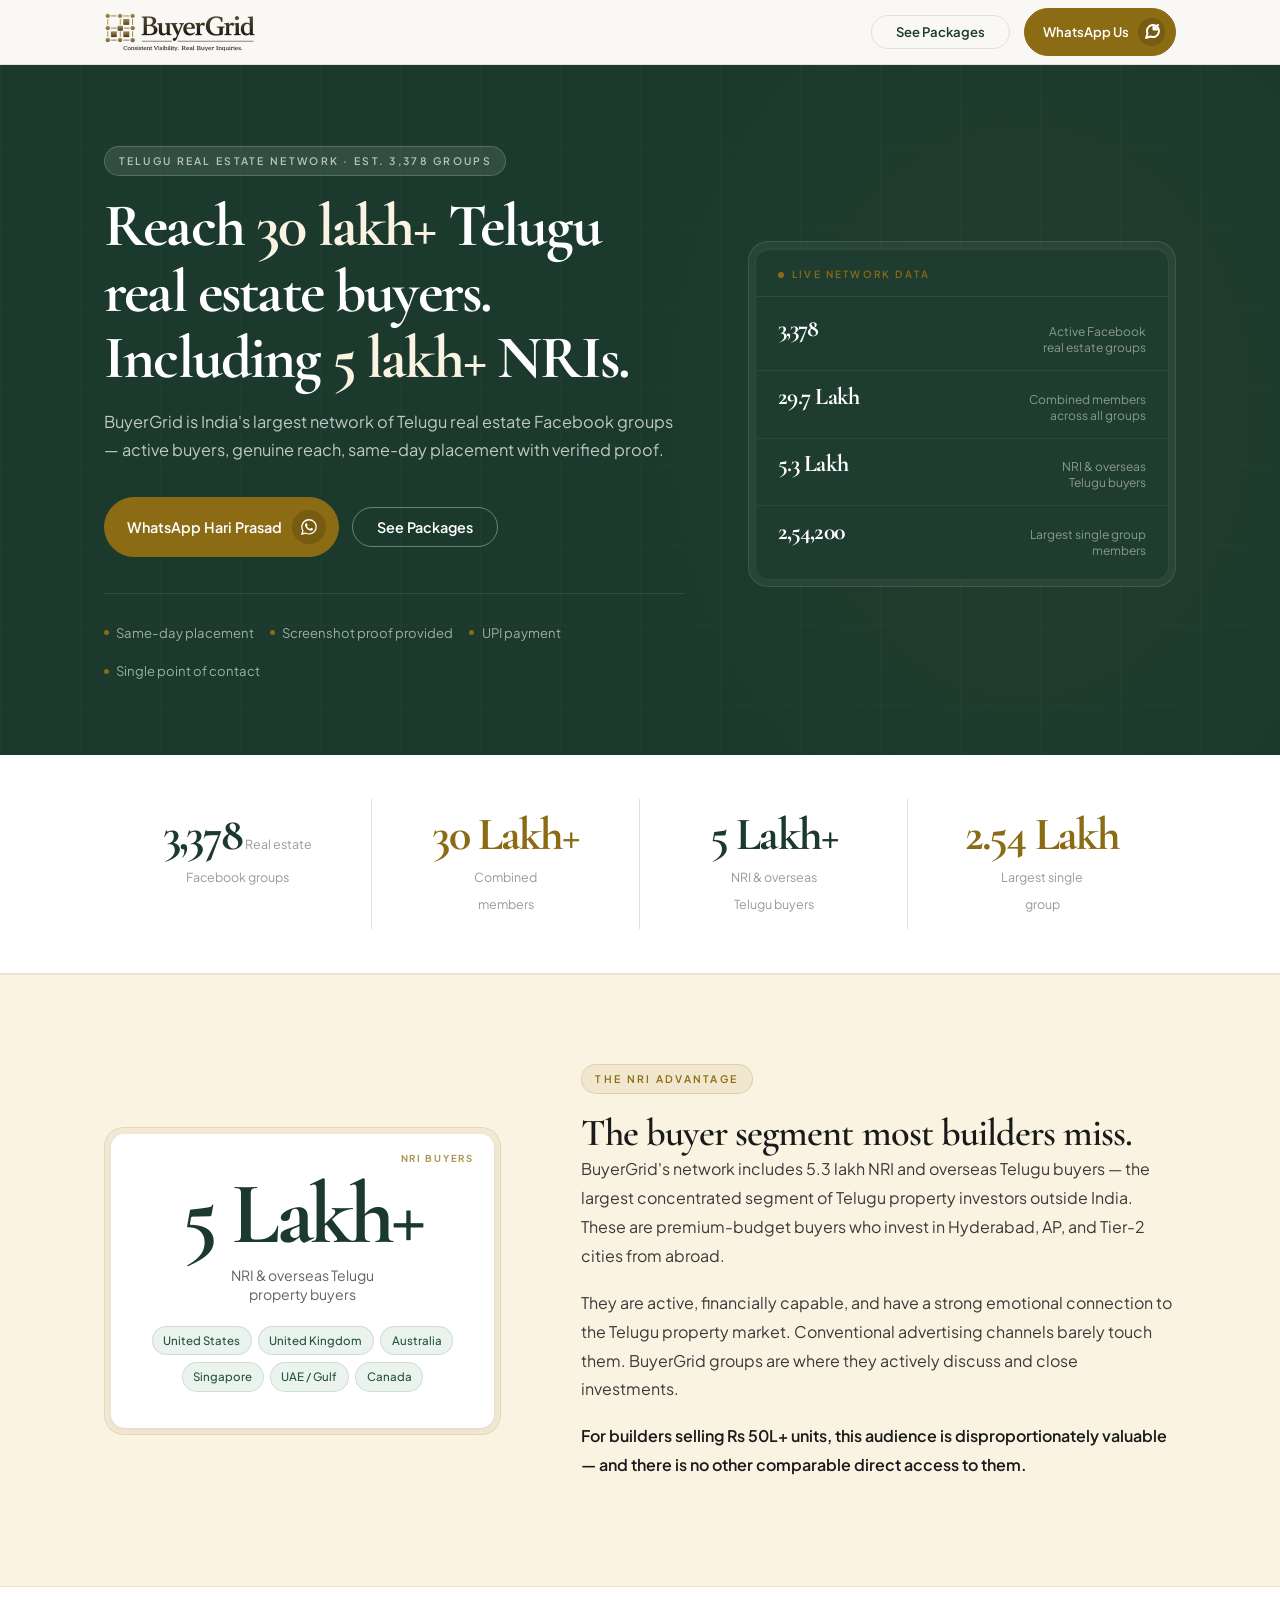
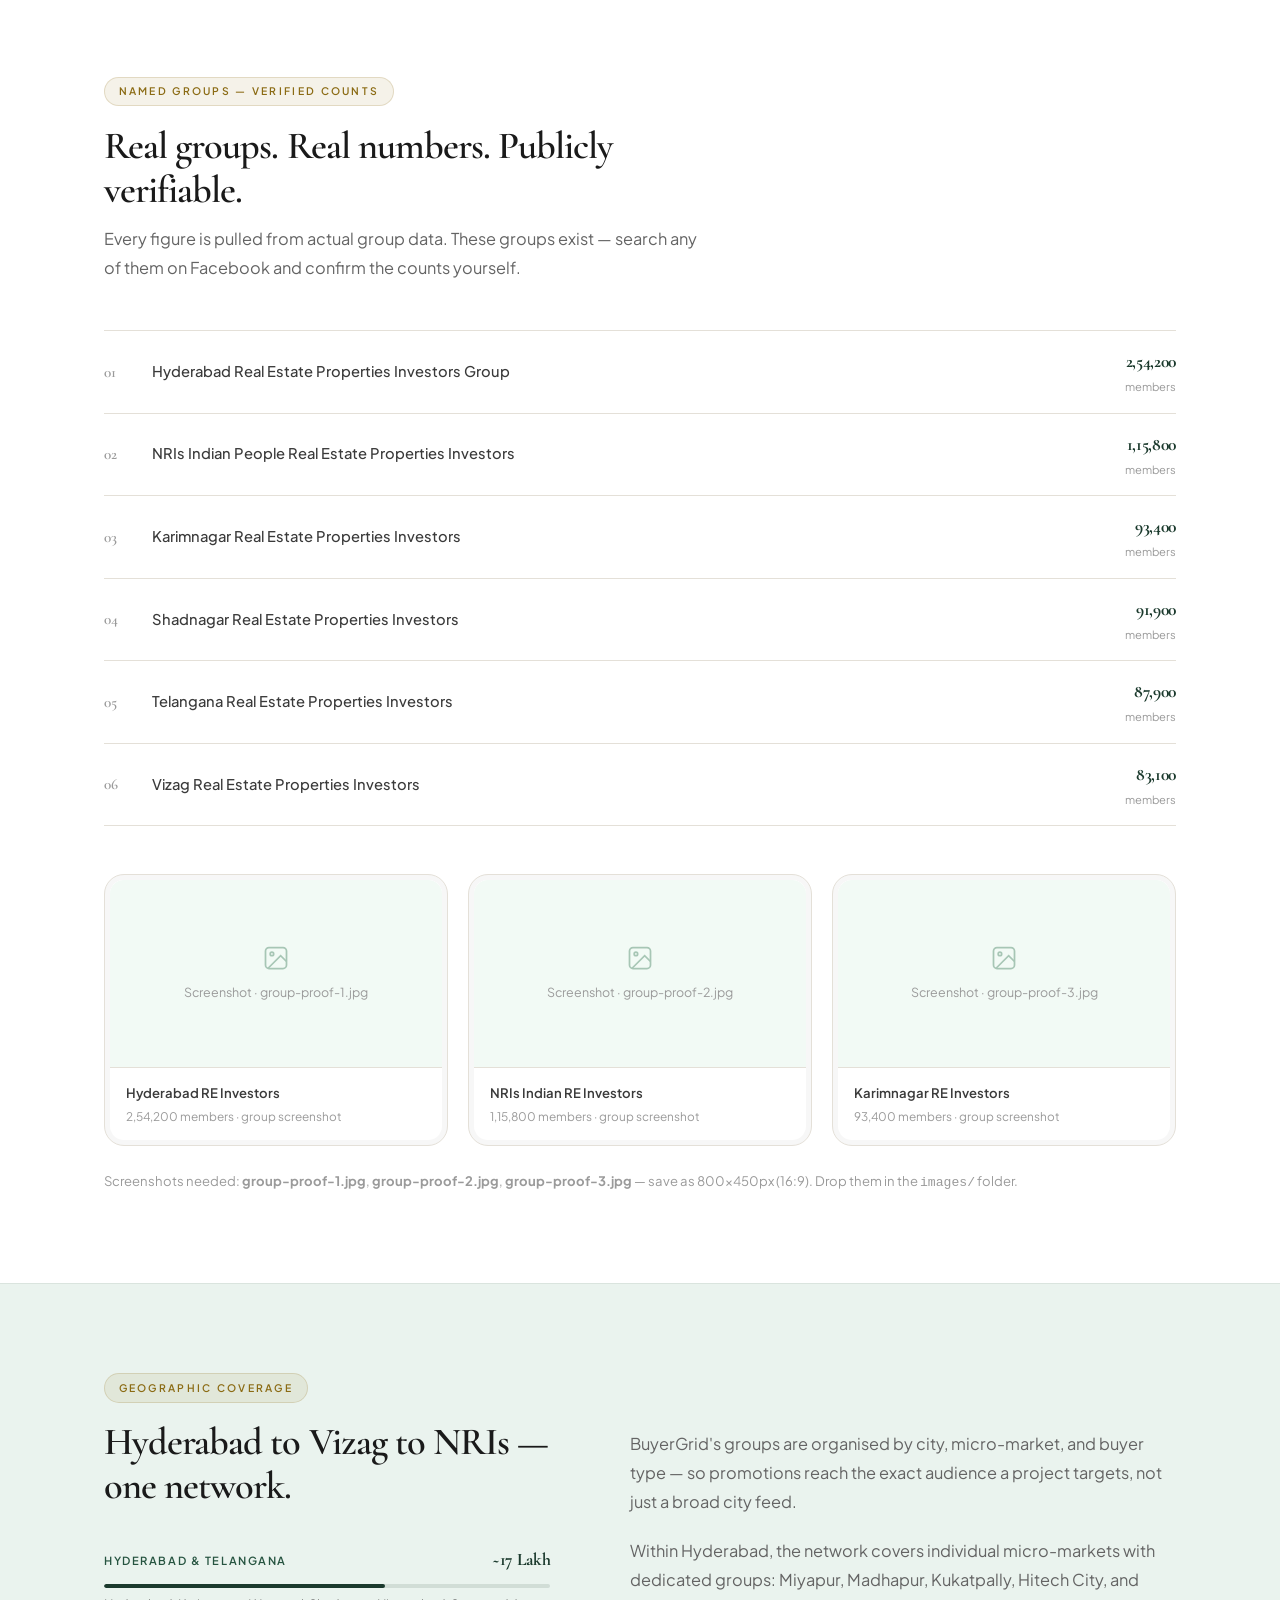
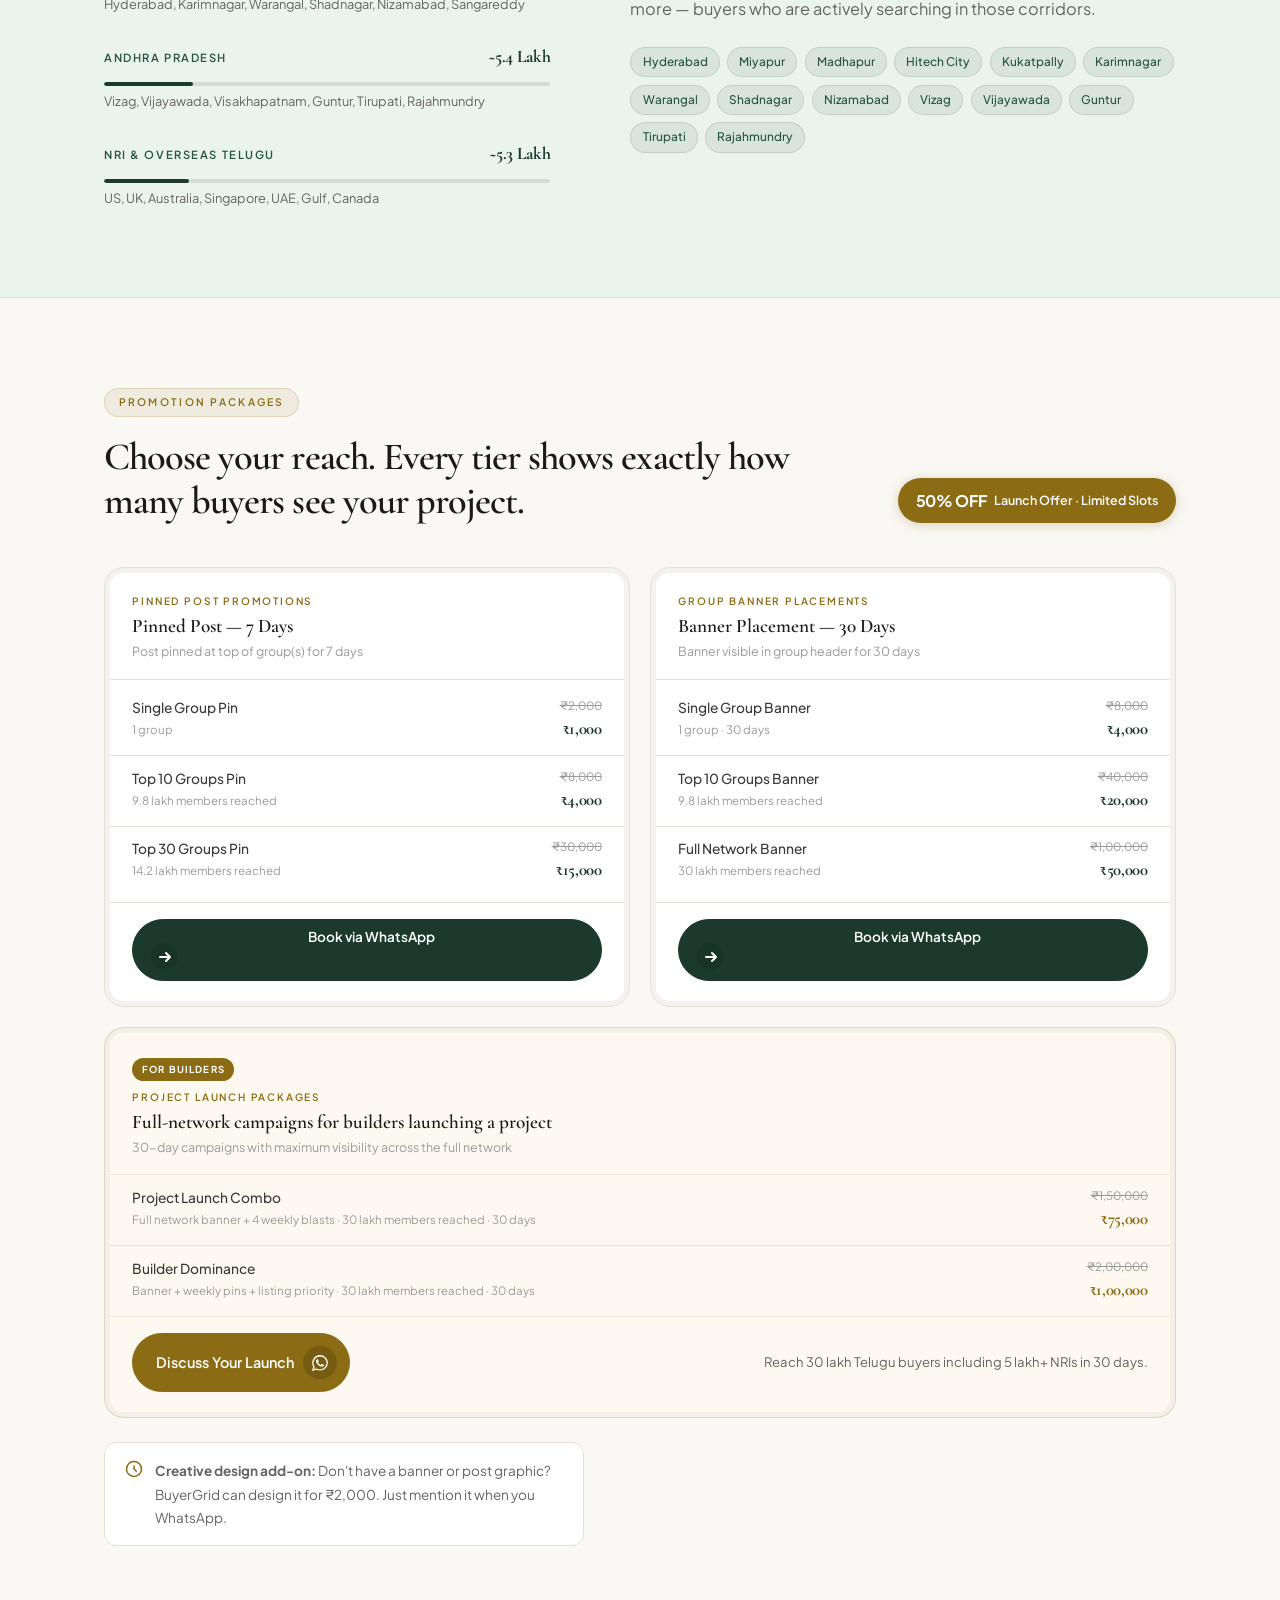
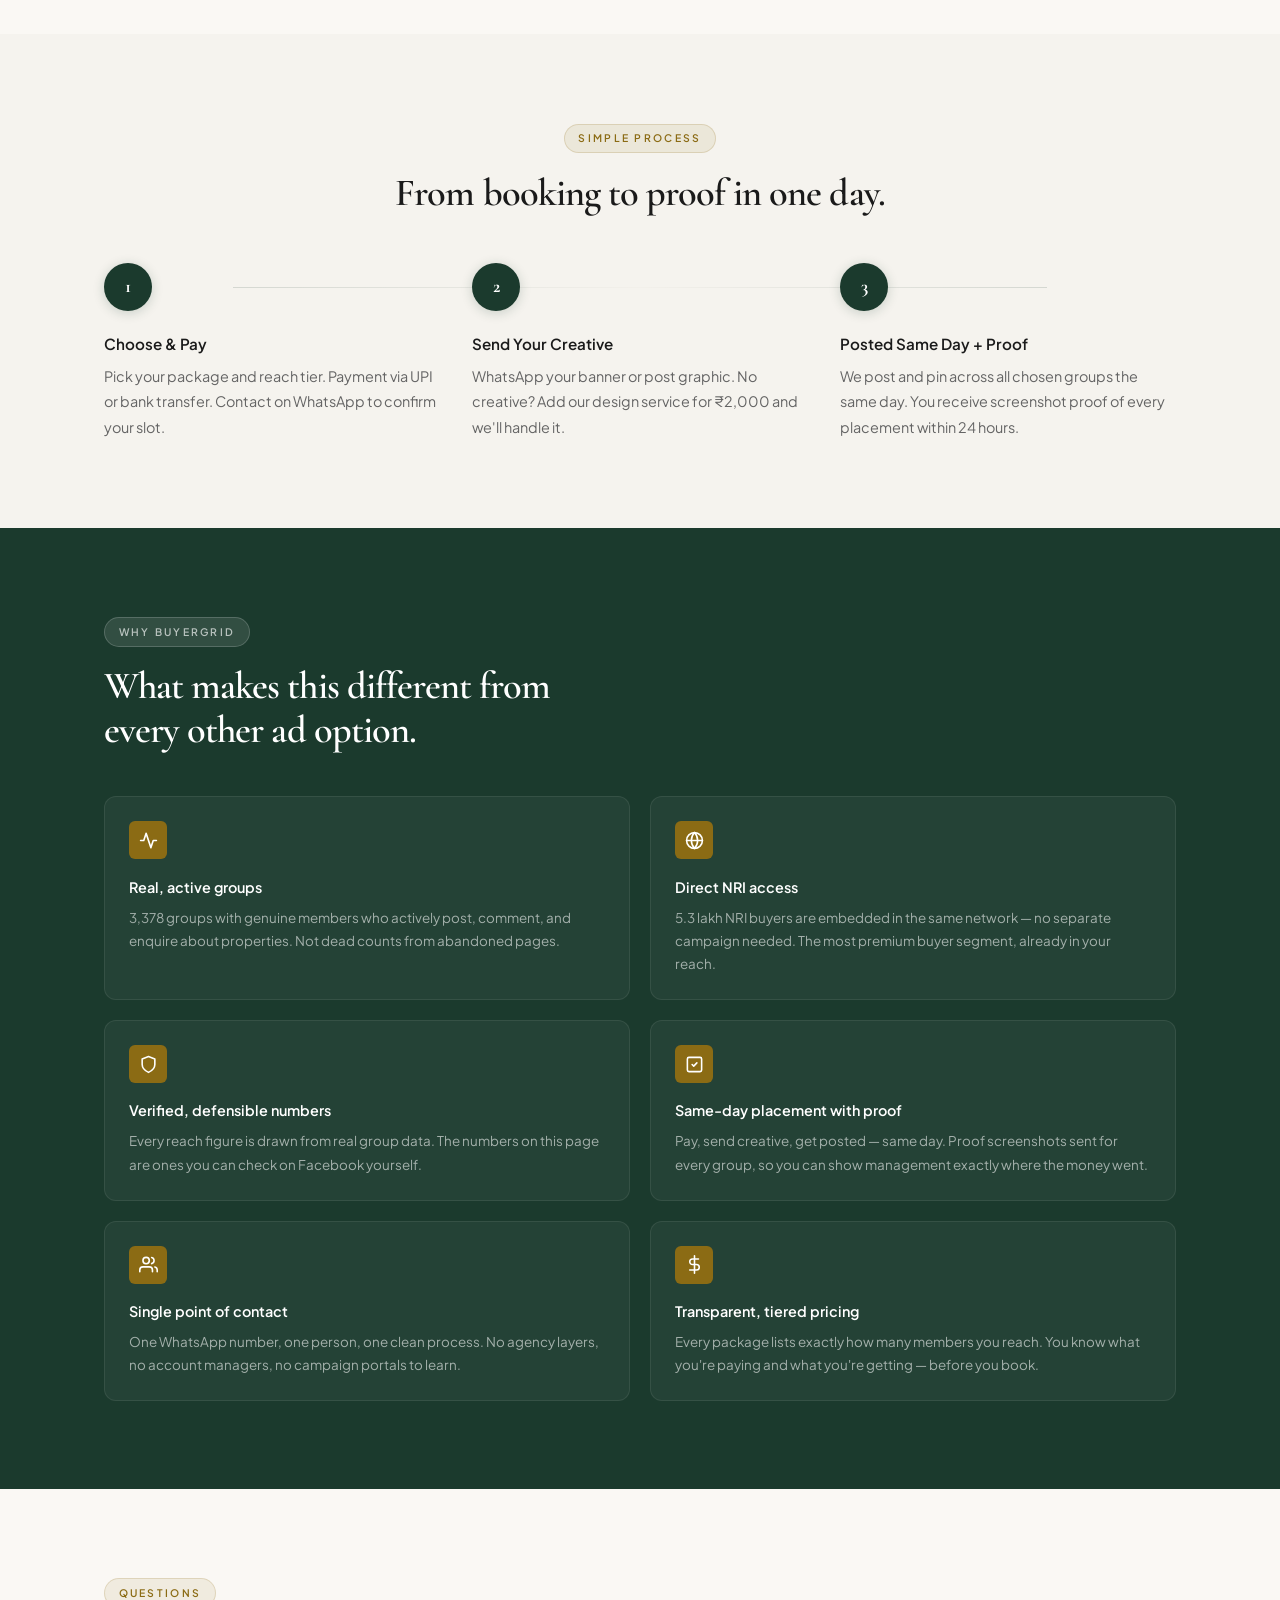
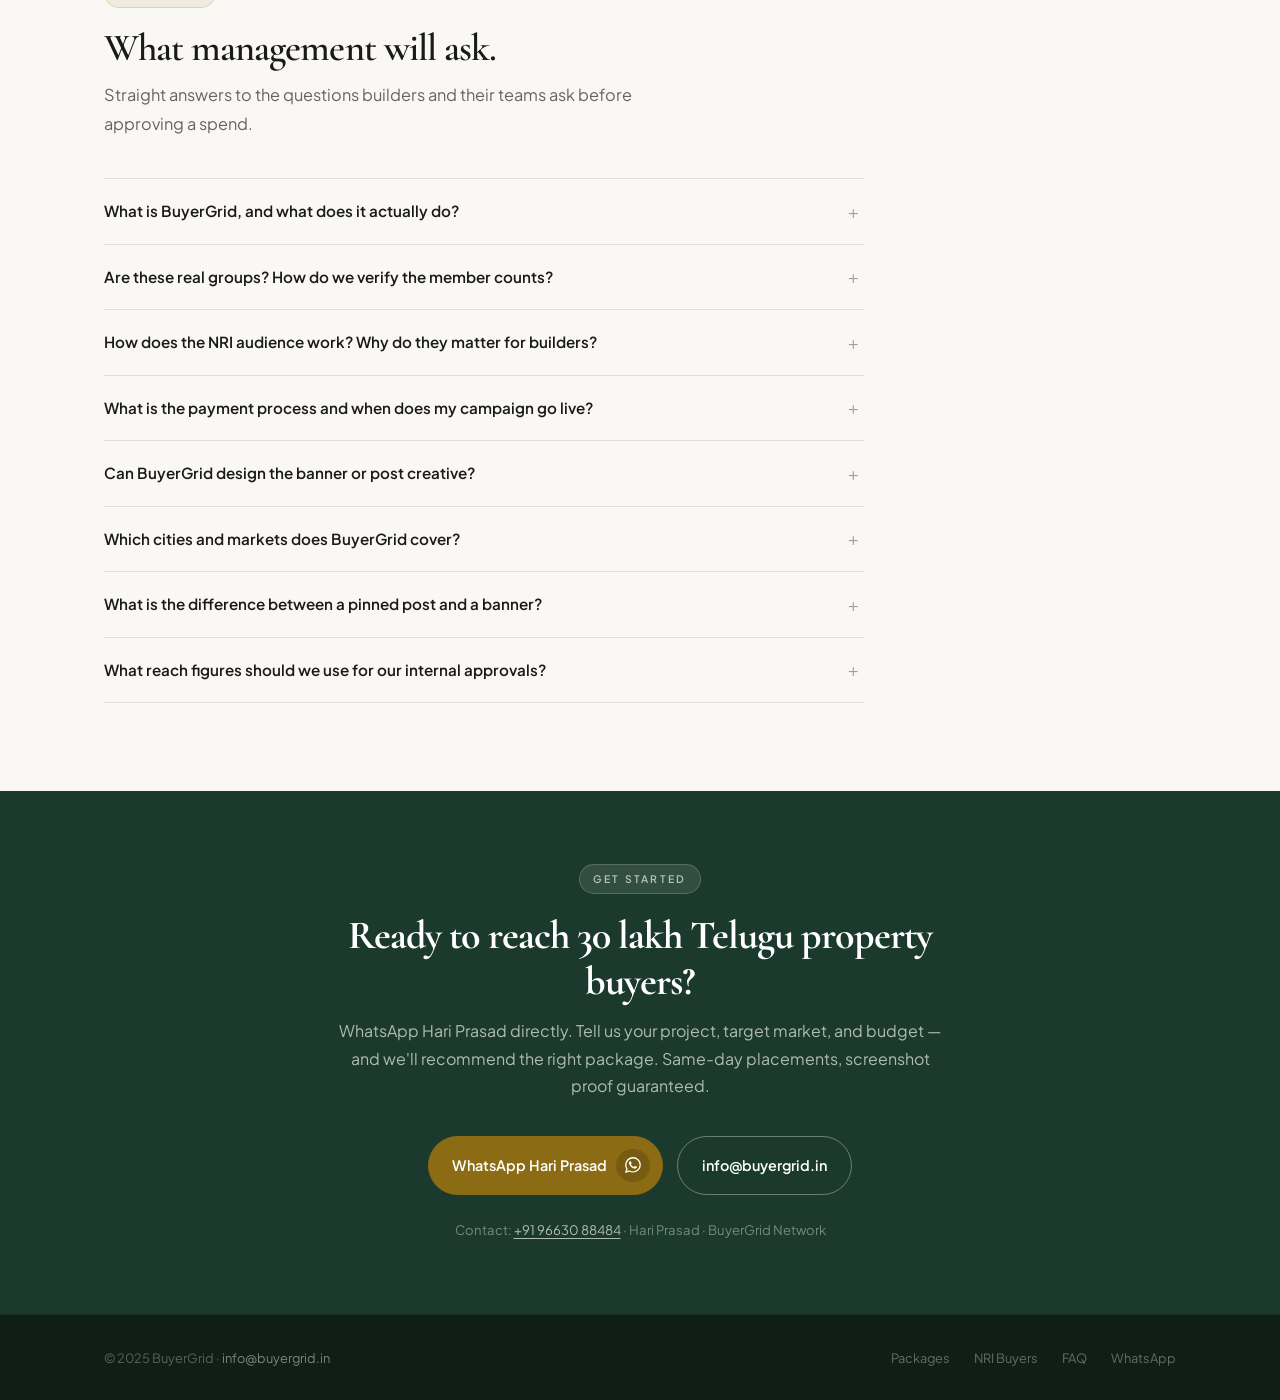
==== commit f5ebe99c: "Add optimised og-image + replace logo with final brand asset - og-image.jpg: 1200x630 JPEG q85, 75.9" ====
--- a/index.html
+++ b/index.html
@@ -206,7 +206,7 @@
     <div class="container">
       <div class="nav-inner">
         <a href="/" class="logo" aria-label="BuyerGrid home">
-          <img src="images/logo.png" alt="BuyerGrid" class="logo-img" width="155" height="38">
+          <img src="images/logo.png" alt="BuyerGrid" class="logo-img" width="152" height="38">
         </a>
         <div style="display:flex;align-items:center;gap:0.85rem;">
           <a href="#packages" class="btn btn-outline btn-sm btn-plain" style="display:none;" id="nav-packages">See Packages</a>
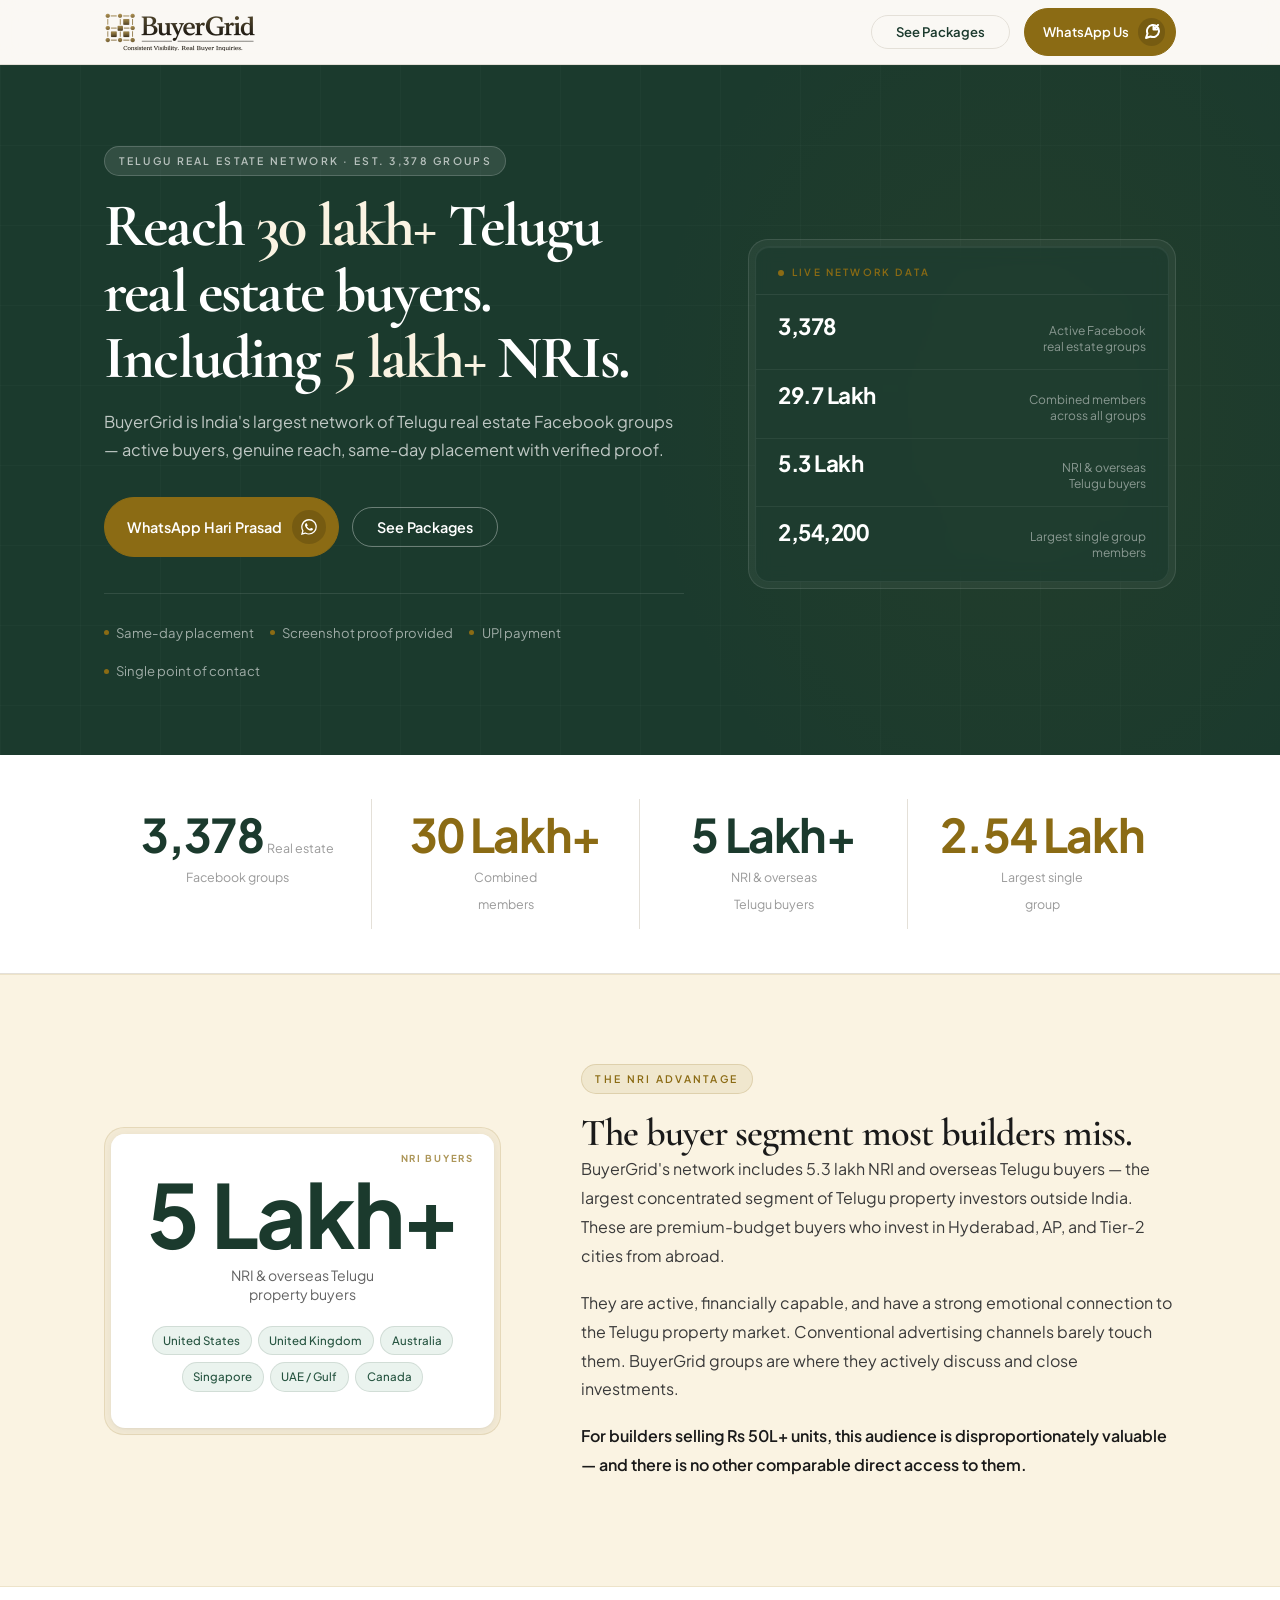
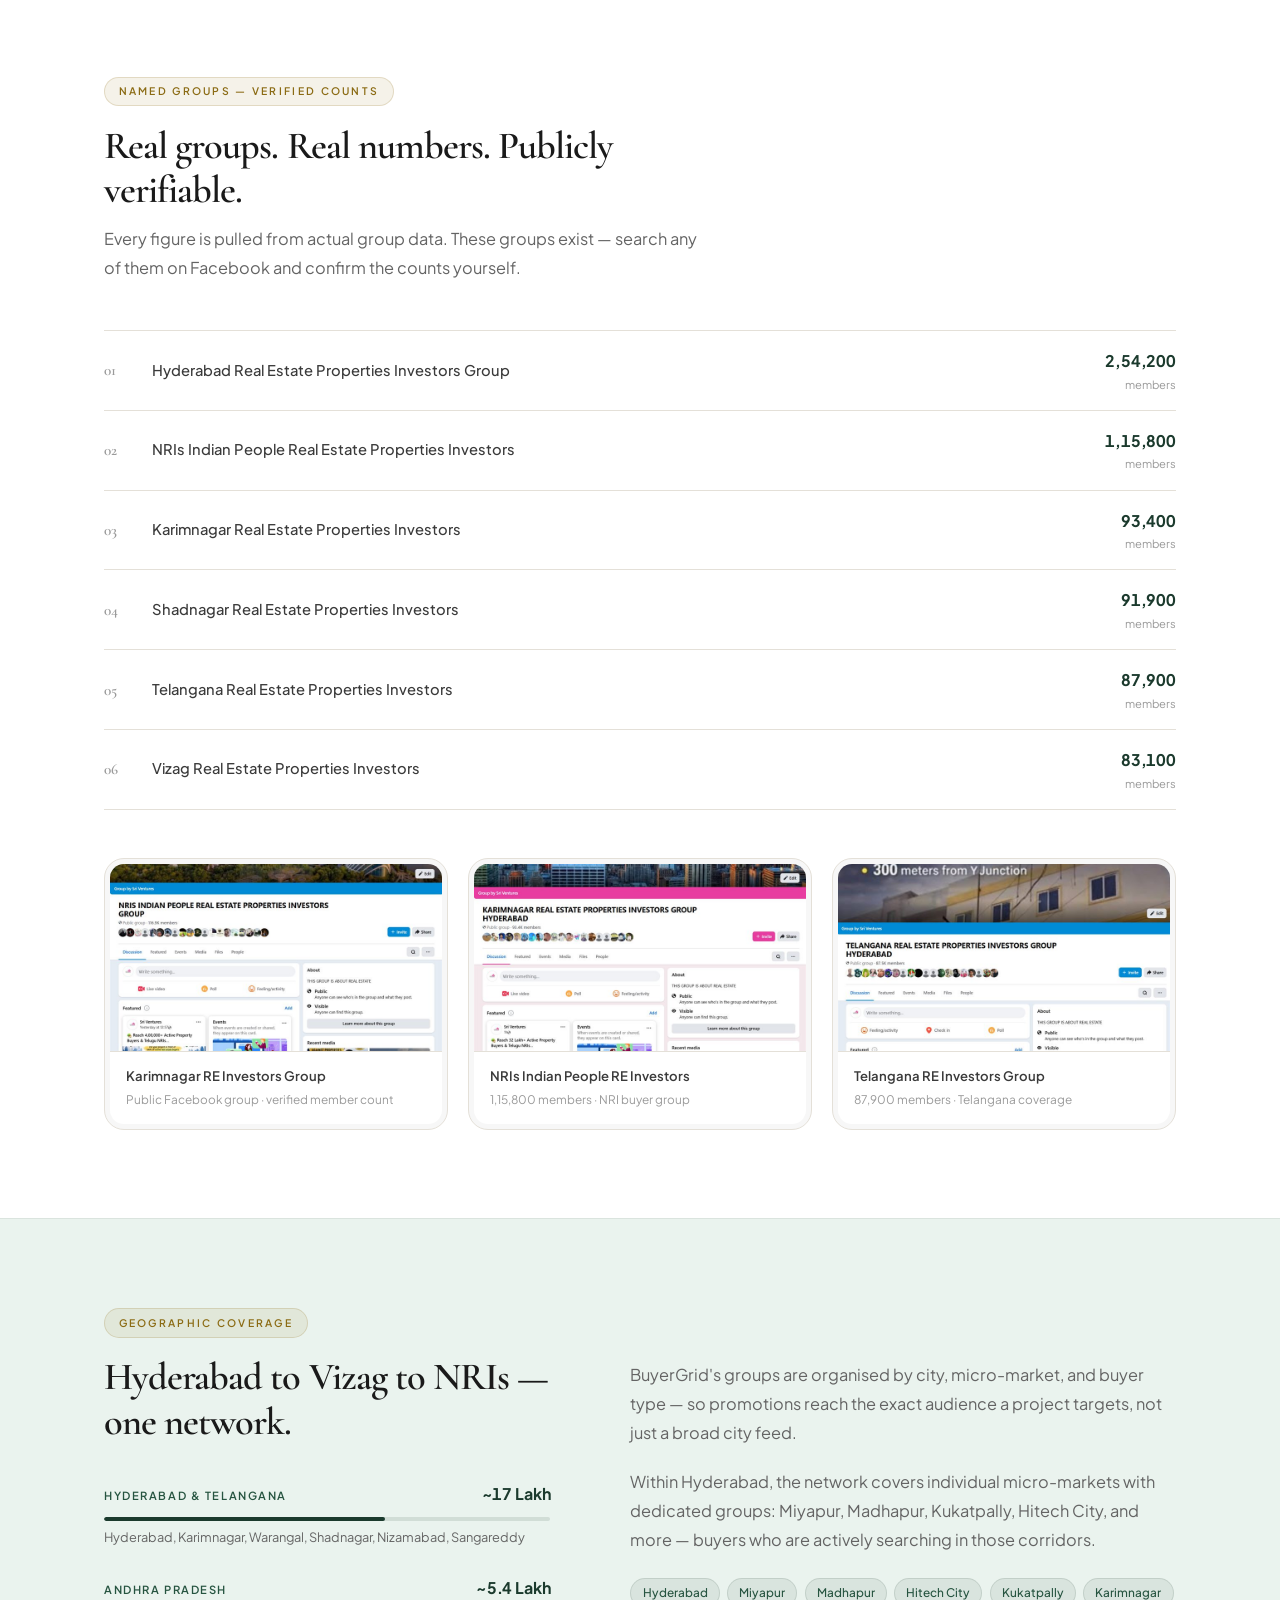
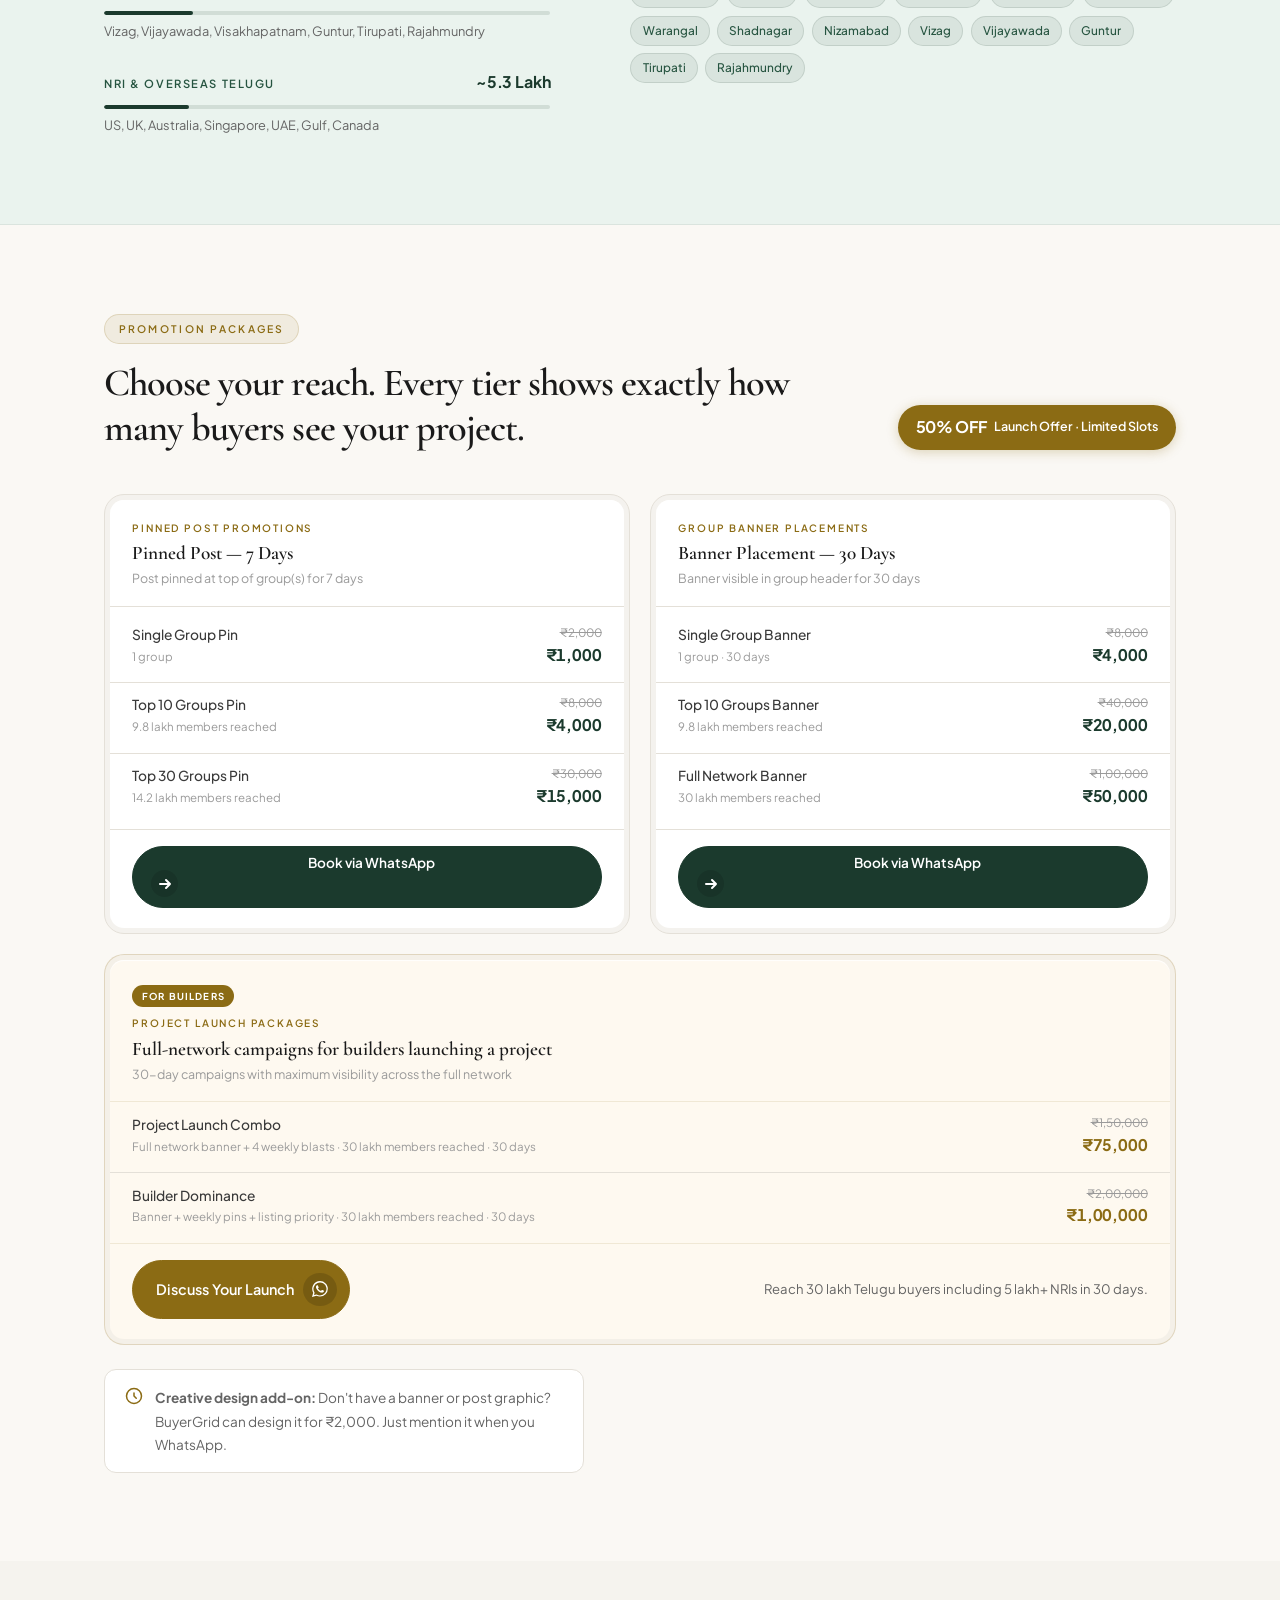
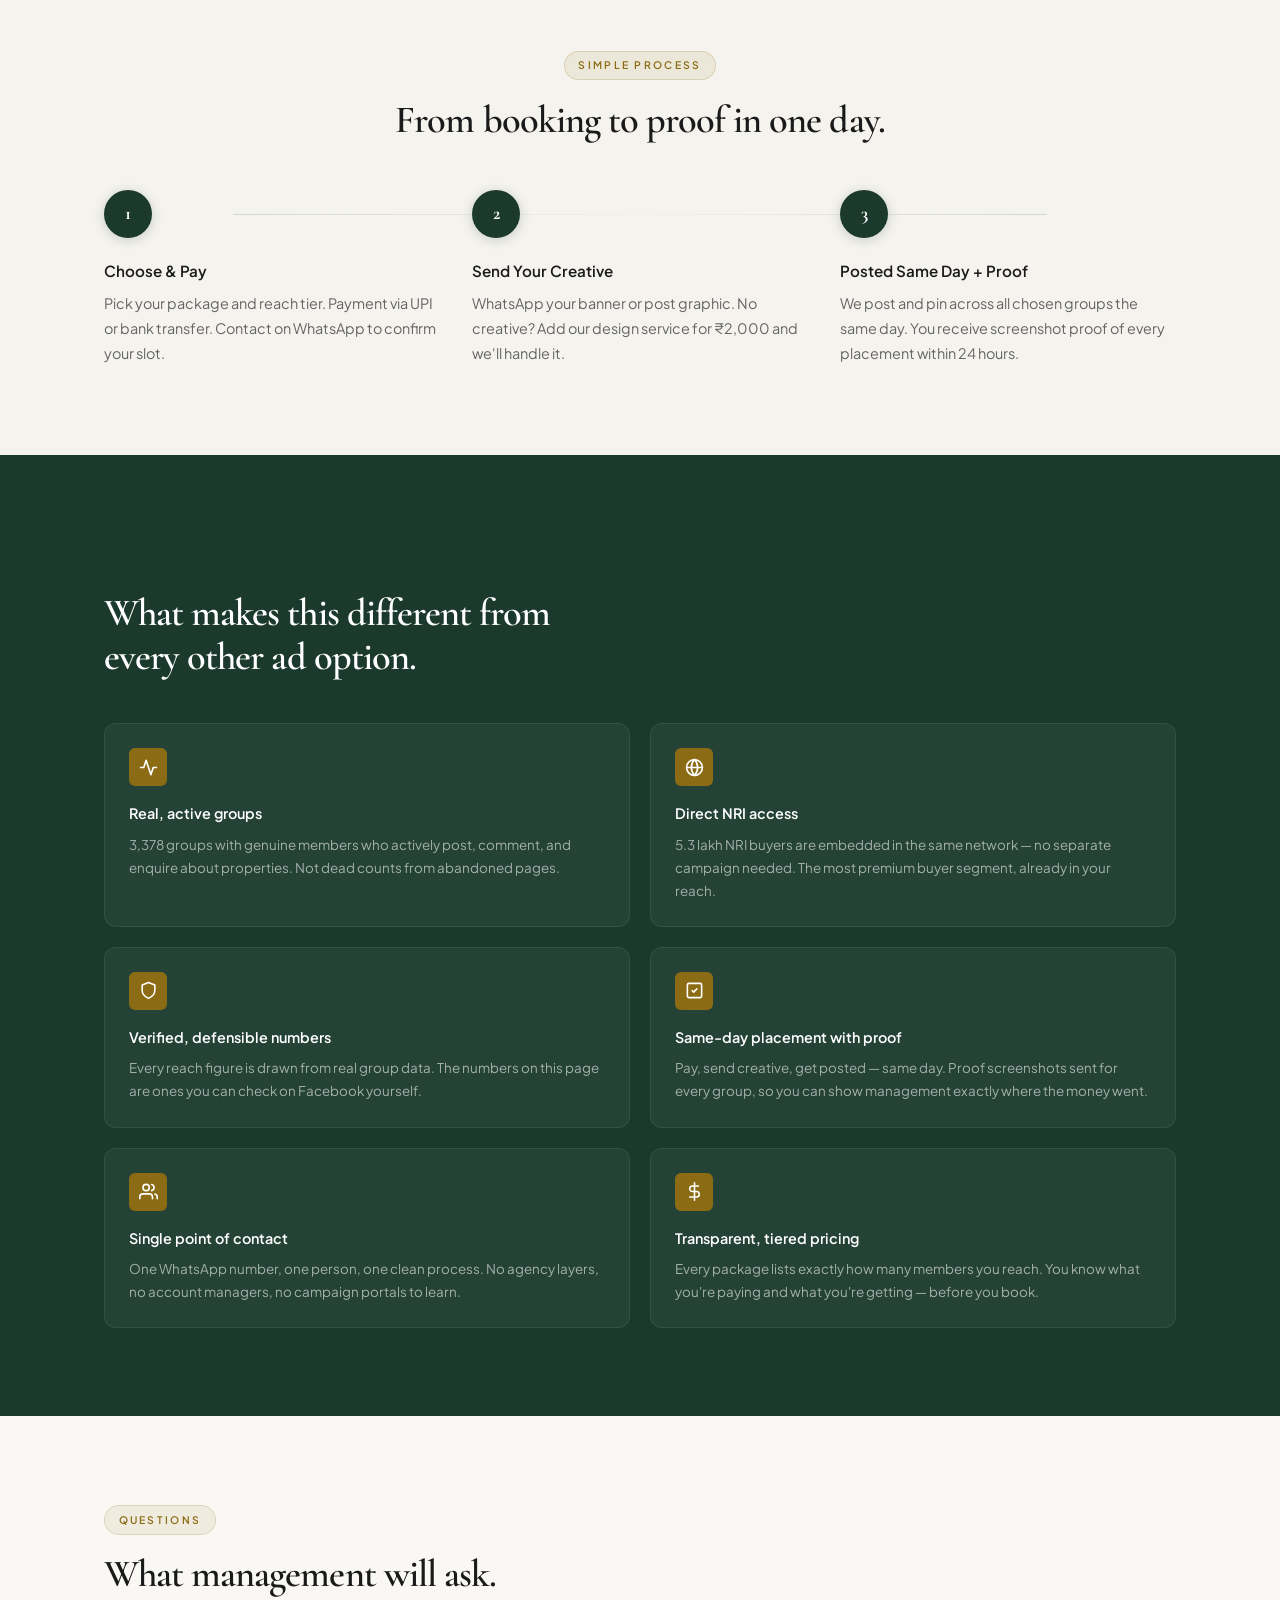
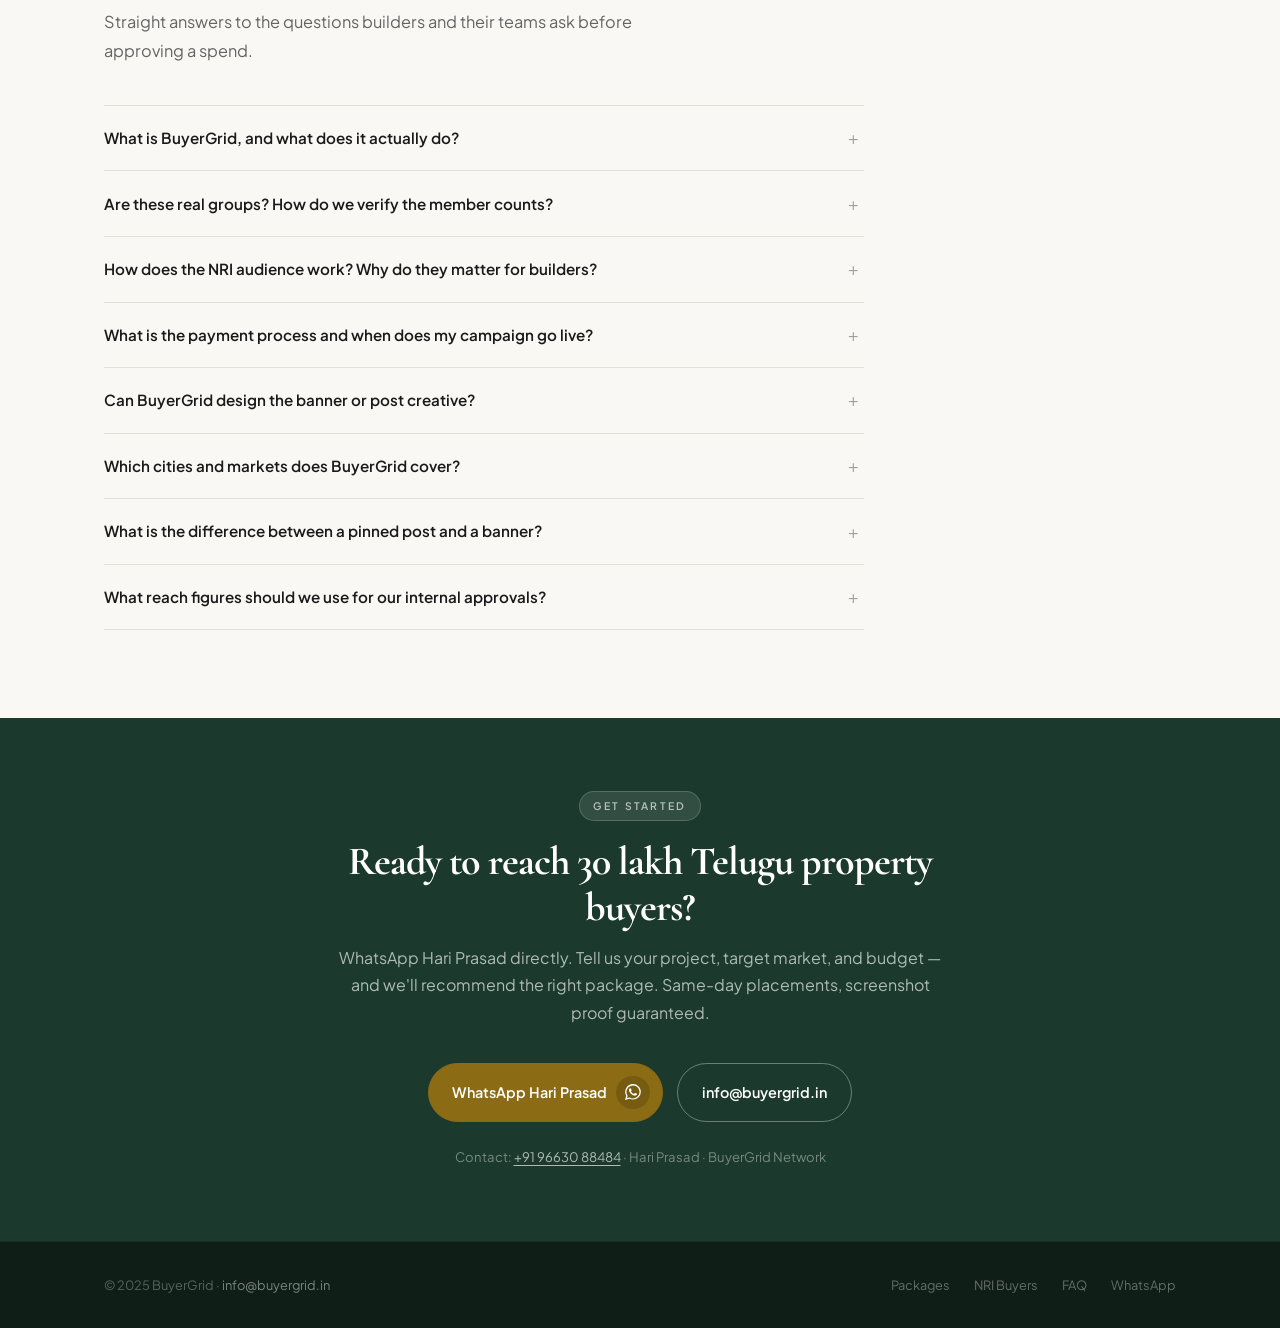
==== commit 707c4b98: "Fix proof section images + improve number font readability - Replace placeholder divs with real grou" ====
--- a/index.html
+++ b/index.html
@@ -404,50 +404,37 @@
         <div class="proof-card-shell reveal">
           <div class="proof-card-core">
             <div class="proof-img-wrap">
-              <div class="proof-placeholder">
-                <svg viewBox="0 0 24 24" fill="none" stroke="currentColor" stroke-width="1.5" aria-hidden="true"><rect x="3" y="3" width="18" height="18" rx="3"/><circle cx="8.5" cy="8.5" r="1.5"/><path d="m21 15-5-5L5 21"/></svg>
-                <span>Screenshot · group-proof-1.jpg</span>
-              </div>
+              <img src="images/group-proof-1.jpg" alt="Karimnagar Real Estate Properties Investors Group Hyderabad — Facebook group screenshot" width="800" height="450" loading="lazy">
             </div>
             <div class="proof-card-info">
-              <p class="proof-card-title">Hyderabad RE Investors</p>
-              <p class="proof-card-meta">2,54,200 members · group screenshot</p>
+              <p class="proof-card-title">Karimnagar RE Investors Group</p>
+              <p class="proof-card-meta">Public Facebook group · verified member count</p>
             </div>
           </div>
         </div>
         <div class="proof-card-shell reveal reveal-d1">
           <div class="proof-card-core">
             <div class="proof-img-wrap">
-              <div class="proof-placeholder">
-                <svg viewBox="0 0 24 24" fill="none" stroke="currentColor" stroke-width="1.5" aria-hidden="true"><rect x="3" y="3" width="18" height="18" rx="3"/><circle cx="8.5" cy="8.5" r="1.5"/><path d="m21 15-5-5L5 21"/></svg>
-                <span>Screenshot · group-proof-2.jpg</span>
-              </div>
+              <img src="images/group-proof-2.jpg" alt="NRIs Indian People Real Estate Properties Investors Group — Facebook group screenshot showing 1,15,800 members" width="800" height="450" loading="lazy">
             </div>
             <div class="proof-card-info">
-              <p class="proof-card-title">NRIs Indian RE Investors</p>
-              <p class="proof-card-meta">1,15,800 members · group screenshot</p>
+              <p class="proof-card-title">NRIs Indian People RE Investors</p>
+              <p class="proof-card-meta">1,15,800 members · NRI buyer group</p>
             </div>
           </div>
         </div>
         <div class="proof-card-shell reveal reveal-d2">
           <div class="proof-card-core">
             <div class="proof-img-wrap">
-              <div class="proof-placeholder">
-                <svg viewBox="0 0 24 24" fill="none" stroke="currentColor" stroke-width="1.5" aria-hidden="true"><rect x="3" y="3" width="18" height="18" rx="3"/><circle cx="8.5" cy="8.5" r="1.5"/><path d="m21 15-5-5L5 21"/></svg>
-                <span>Screenshot · group-proof-3.jpg</span>
-              </div>
+              <img src="images/group-proof-3.jpg" alt="Telangana Real Estate Properties Investors Group Hyderabad — Facebook group screenshot" width="800" height="450" loading="lazy">
             </div>
             <div class="proof-card-info">
-              <p class="proof-card-title">Karimnagar RE Investors</p>
-              <p class="proof-card-meta">93,400 members · group screenshot</p>
-            </div>
-          </div>
-        </div>
-      </div>
-
-      <p style="margin-top:1.5rem;font-size:0.82rem;color:var(--ink-4);">
-        Screenshots needed: <strong>group-proof-1.jpg</strong>, <strong>group-proof-2.jpg</strong>, <strong>group-proof-3.jpg</strong> — save as 800×450px (16:9). Drop them in the <code>images/</code> folder.
-      </p>
+              <p class="proof-card-title">Telangana RE Investors Group</p>
+              <p class="proof-card-meta">87,900 members · Telangana coverage</p>
+            </div>
+          </div>
+        </div>
+      </div>
 
     </div>
   </section>
--- a/css/main.css
+++ b/css/main.css
@@ -461,13 +461,14 @@
 .panel-stat:last-child { border-bottom: none; }
 
 .panel-stat-num {
-  font-family: var(--f-display);
-  font-size: 1.5rem;
+  font-family: var(--f-body);
+  font-size: 1.4rem;
   font-weight: 700;
   color: var(--white);
-  letter-spacing: -0.03em;
+  letter-spacing: -0.02em;
   line-height: 1;
   white-space: nowrap;
+  font-variant-numeric: tabular-nums;
 }
 
 .panel-stat-label {
@@ -509,13 +510,14 @@
 
 .stat-num {
   display: block;
-  font-family: var(--f-display);
+  font-family: var(--f-body);
   font-size: clamp(2rem, 4vw, 2.9rem);
   font-weight: 700;
   line-height: 1;
-  letter-spacing: -0.04em;
+  letter-spacing: -0.03em;
   color: var(--forest);
   margin-bottom: 0.3rem;
+  font-variant-numeric: tabular-nums;
 }
 
 .stat-num--brass { color: var(--brass); }
@@ -577,12 +579,13 @@
 
 .nri-big-num {
   display: block;
-  font-family: var(--f-display);
+  font-family: var(--f-body);
   font-size: clamp(3rem, 8vw, 5.5rem);
   font-weight: 700;
-  letter-spacing: -0.04em;
+  letter-spacing: -0.03em;
   line-height: 1;
   color: var(--forest);
+  font-variant-numeric: tabular-nums;
 }
 
 .nri-big-tag {
@@ -665,13 +668,14 @@
 }
 
 .group-count {
-  font-family: var(--f-display);
-  font-size: 1.1rem;
+  font-family: var(--f-body);
+  font-size: 1rem;
   font-weight: 700;
   color: var(--forest);
-  letter-spacing: -0.02em;
+  letter-spacing: -0.01em;
   white-space: nowrap;
   text-align: right;
+  font-variant-numeric: tabular-nums;
 }
 
 .group-count span {
@@ -792,11 +796,12 @@
 }
 
 .coverage-count {
-  font-family: var(--f-display);
-  font-size: 1.1rem;
+  font-family: var(--f-body);
+  font-size: 1rem;
   font-weight: 700;
   color: var(--forest);
-  letter-spacing: -0.02em;
+  letter-spacing: -0.01em;
+  font-variant-numeric: tabular-nums;
 }
 
 .coverage-bar {
@@ -1016,12 +1021,13 @@
 }
 
 .pkg-now {
-  font-family: var(--f-display);
-  font-size: 1.05rem;
+  font-family: var(--f-body);
+  font-size: 1rem;
   font-weight: 700;
   color: var(--forest);
-  letter-spacing: -0.02em;
+  letter-spacing: -0.01em;
   line-height: 1.15;
+  font-variant-numeric: tabular-nums;
 }
 
 .pkg-now--brass { color: var(--brass); }
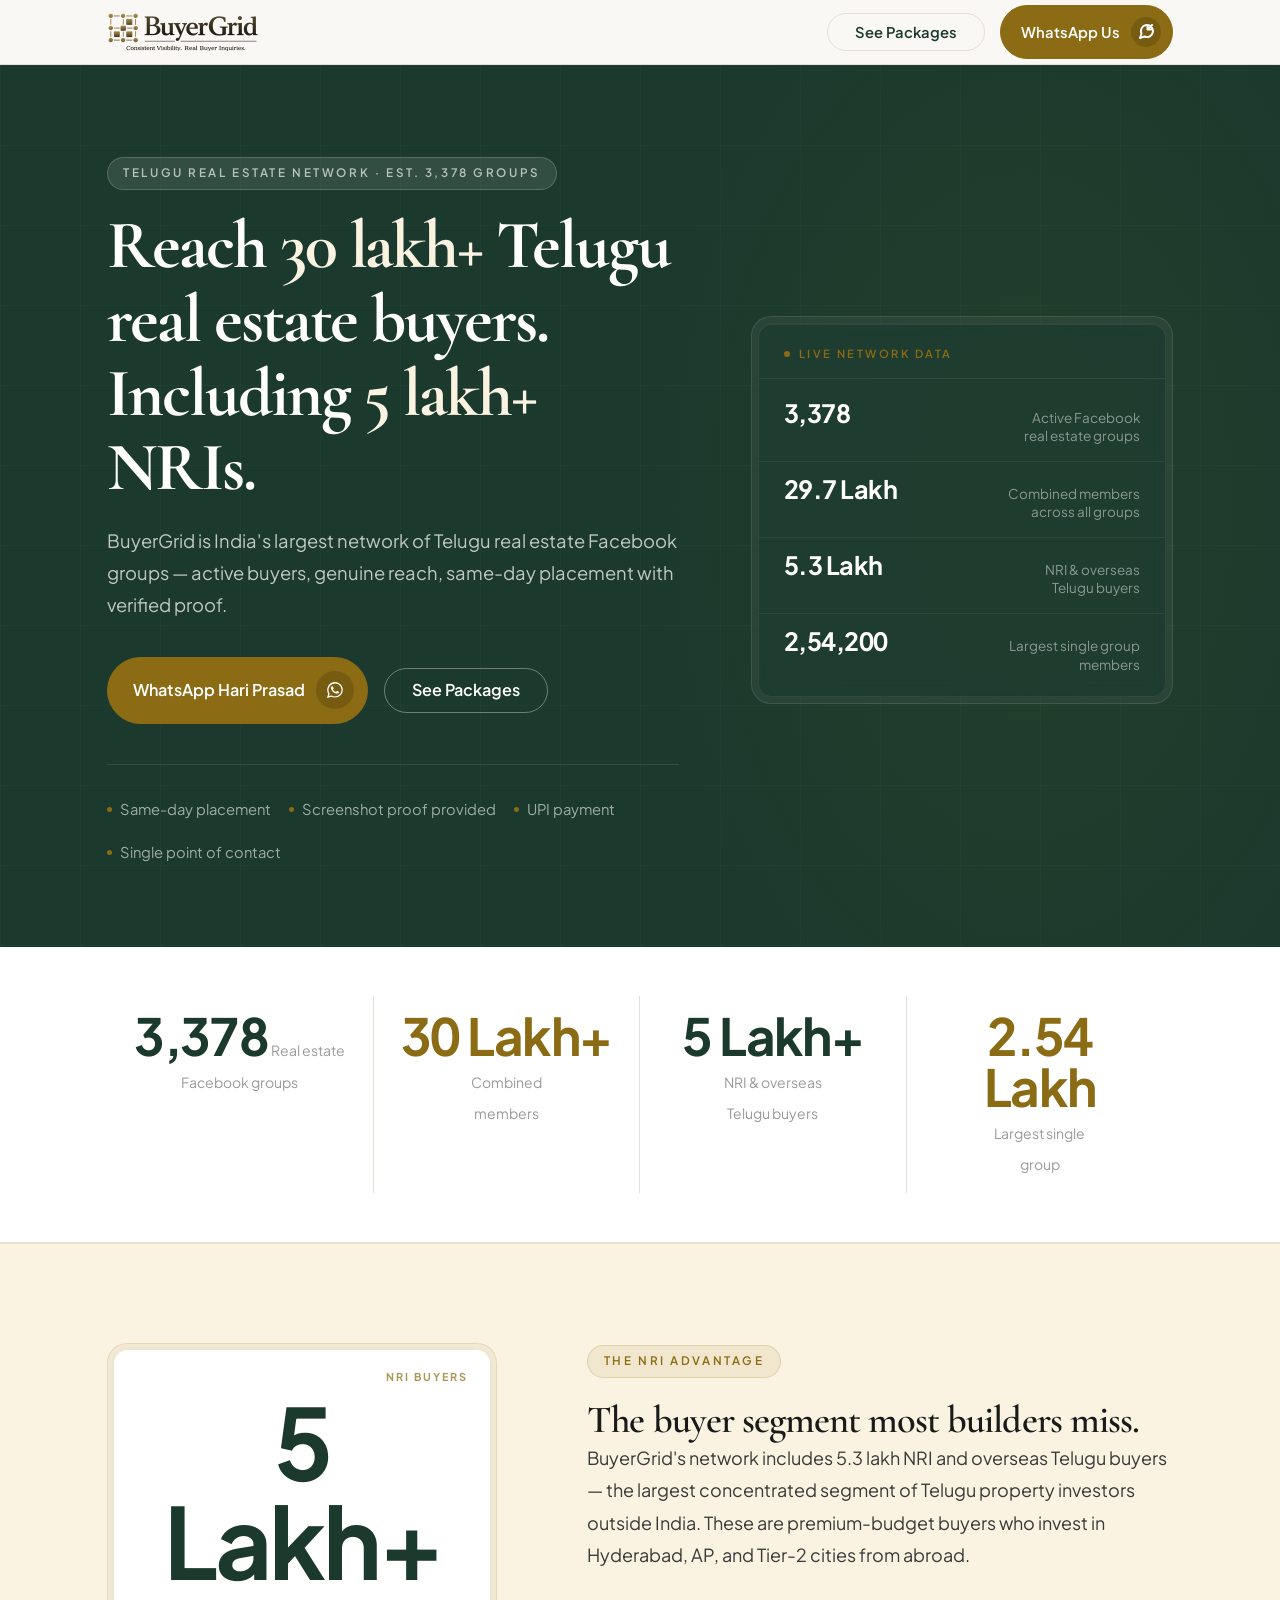
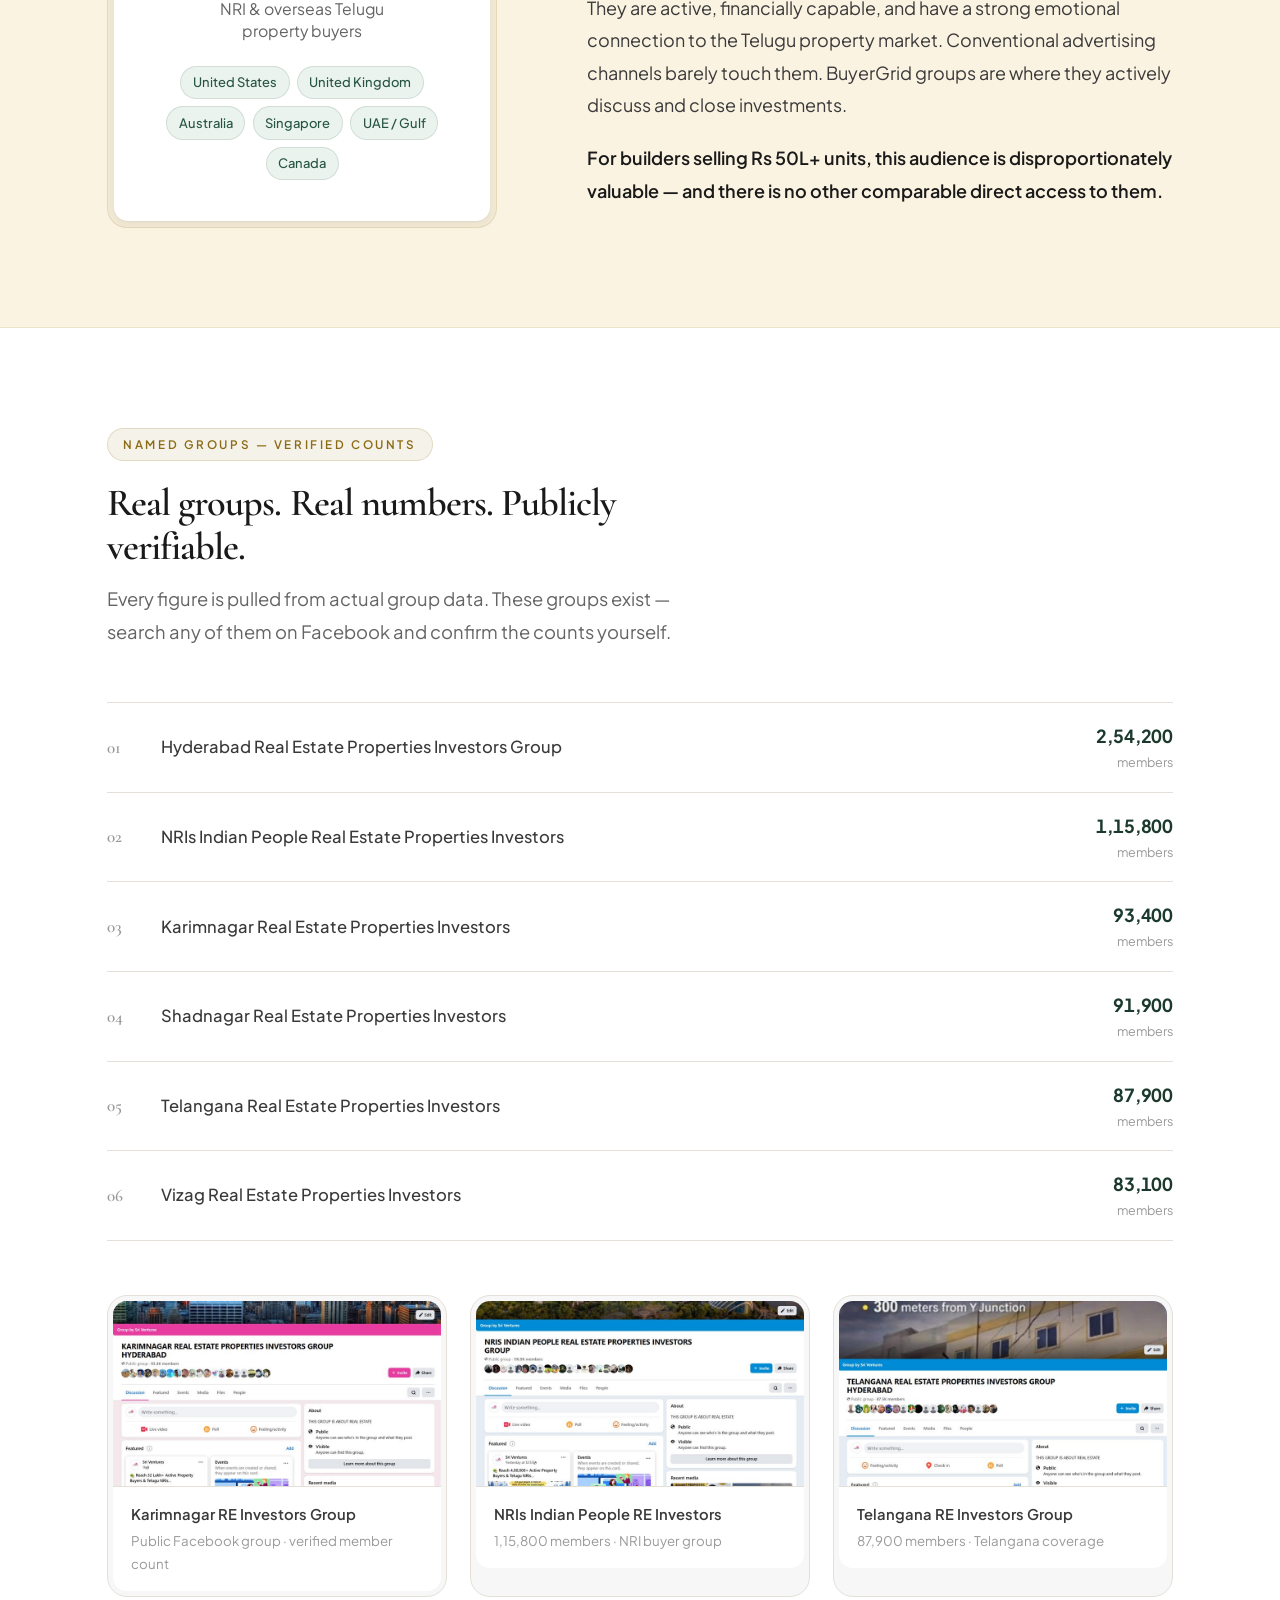
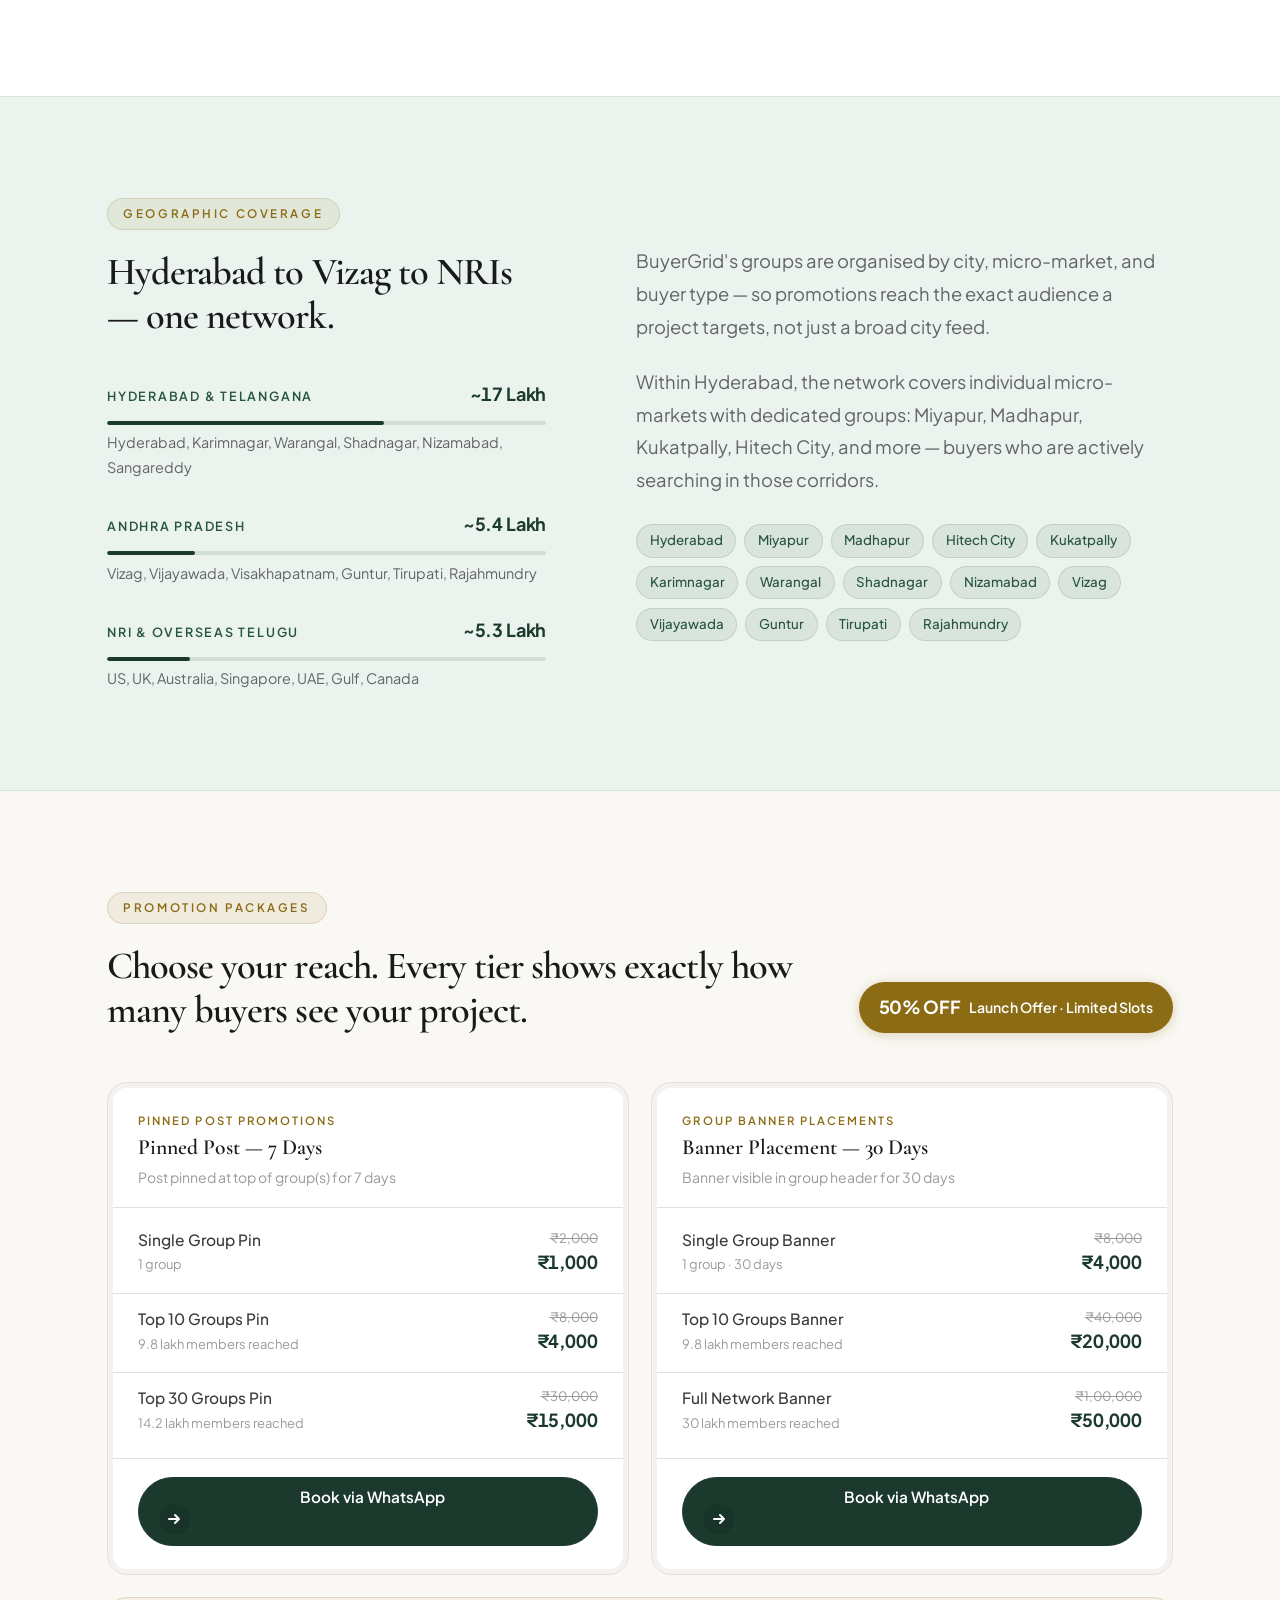
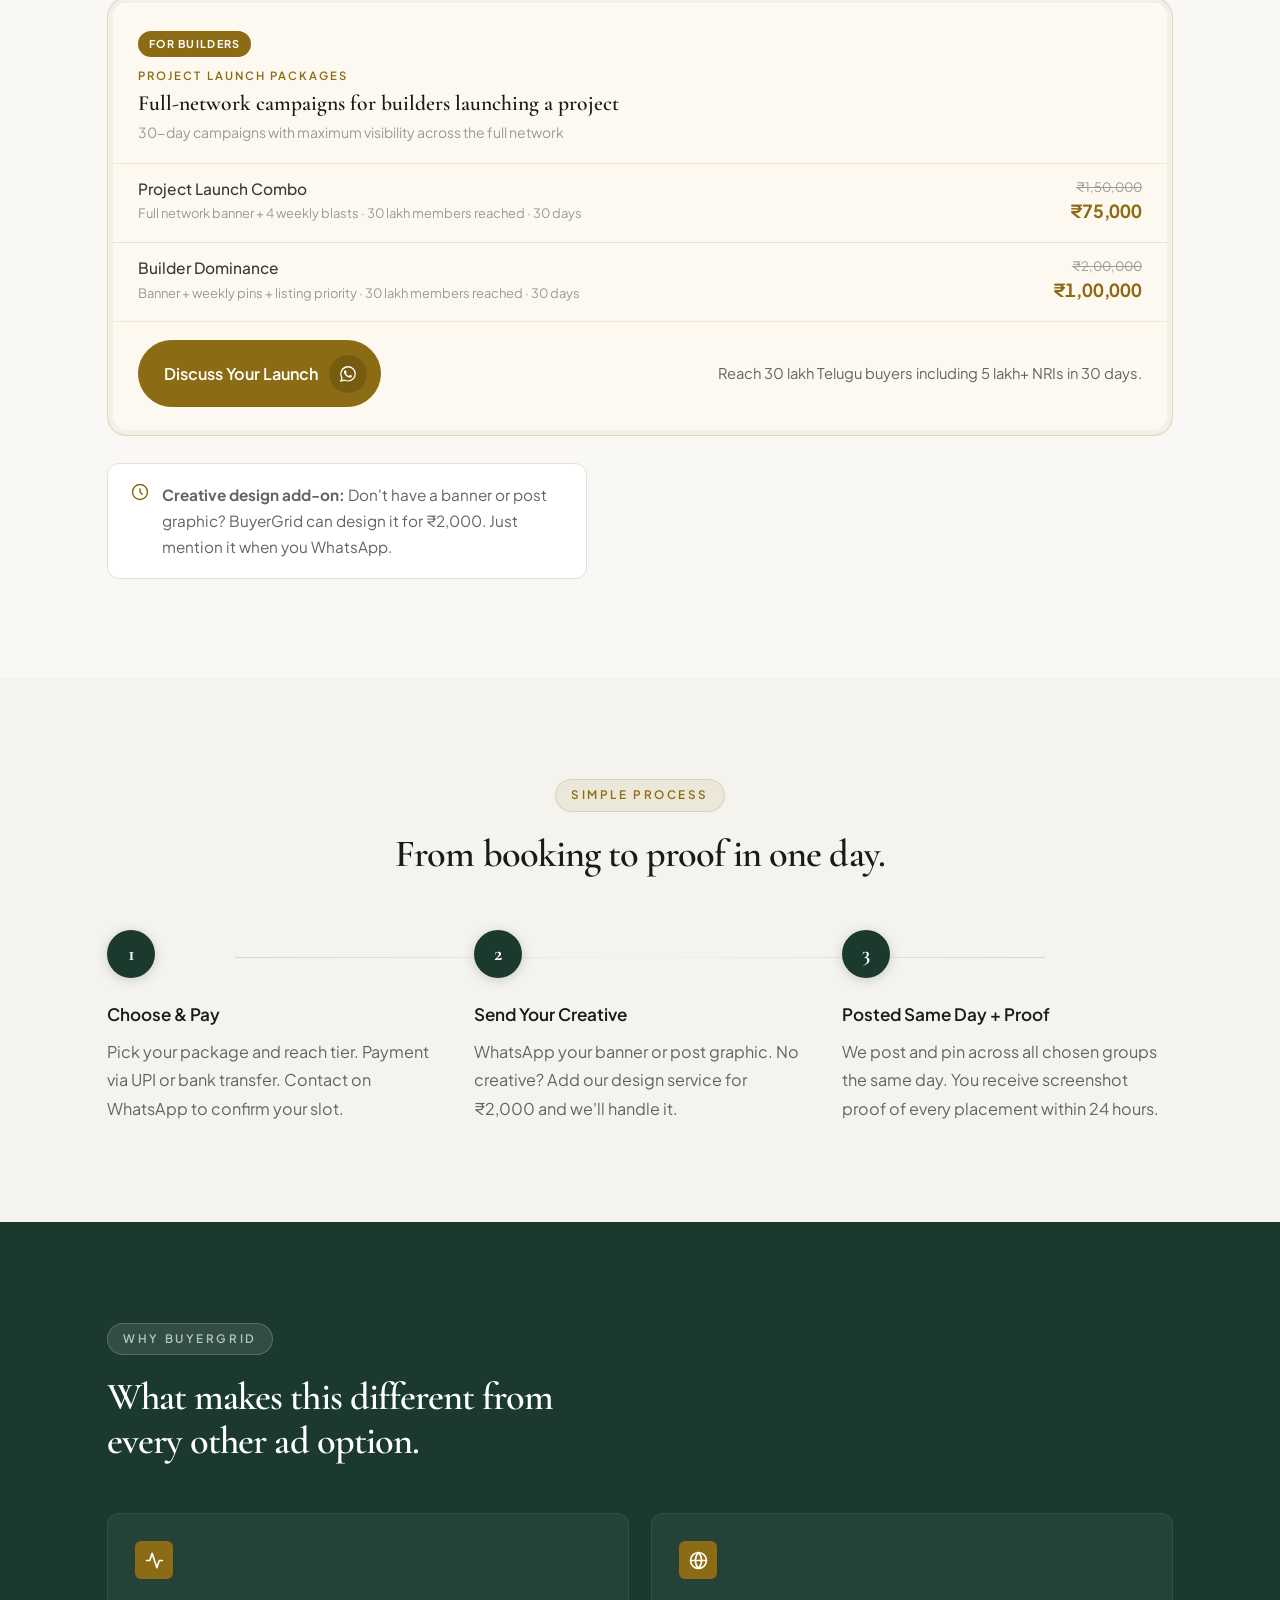
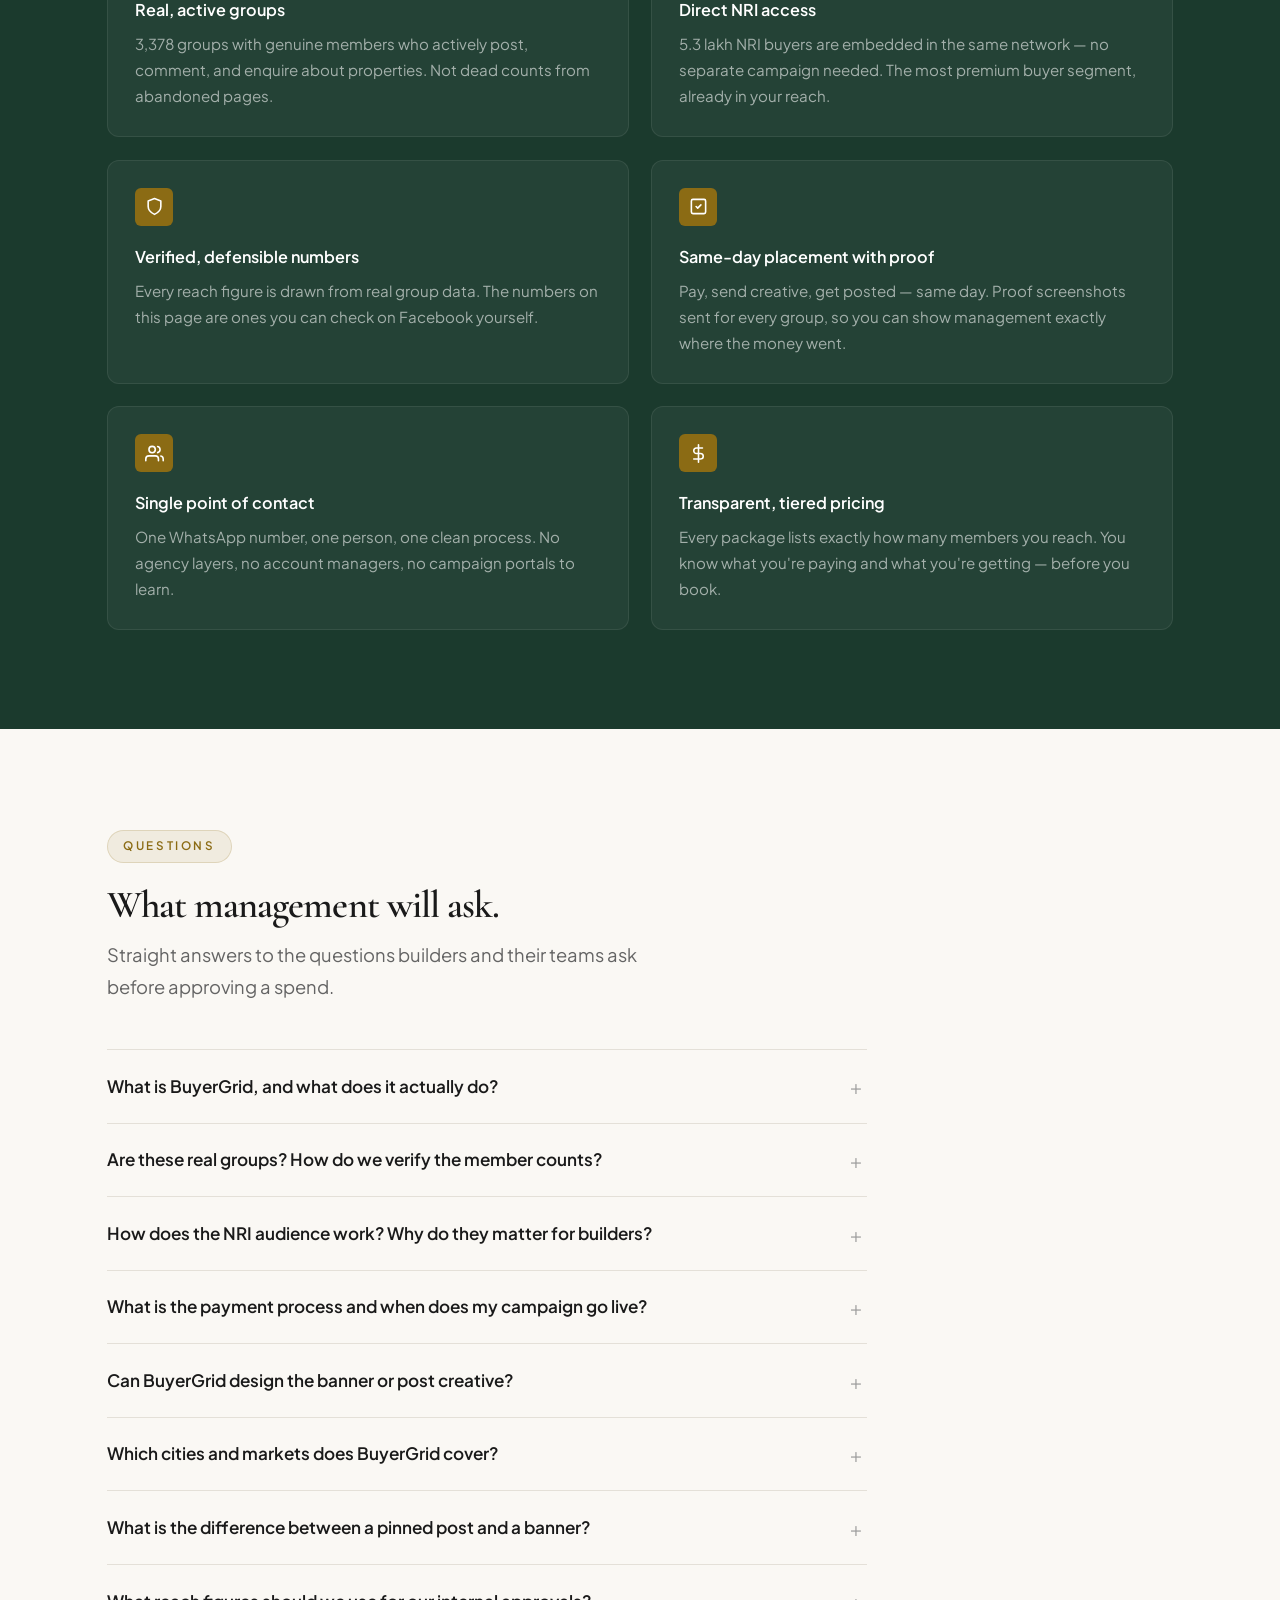
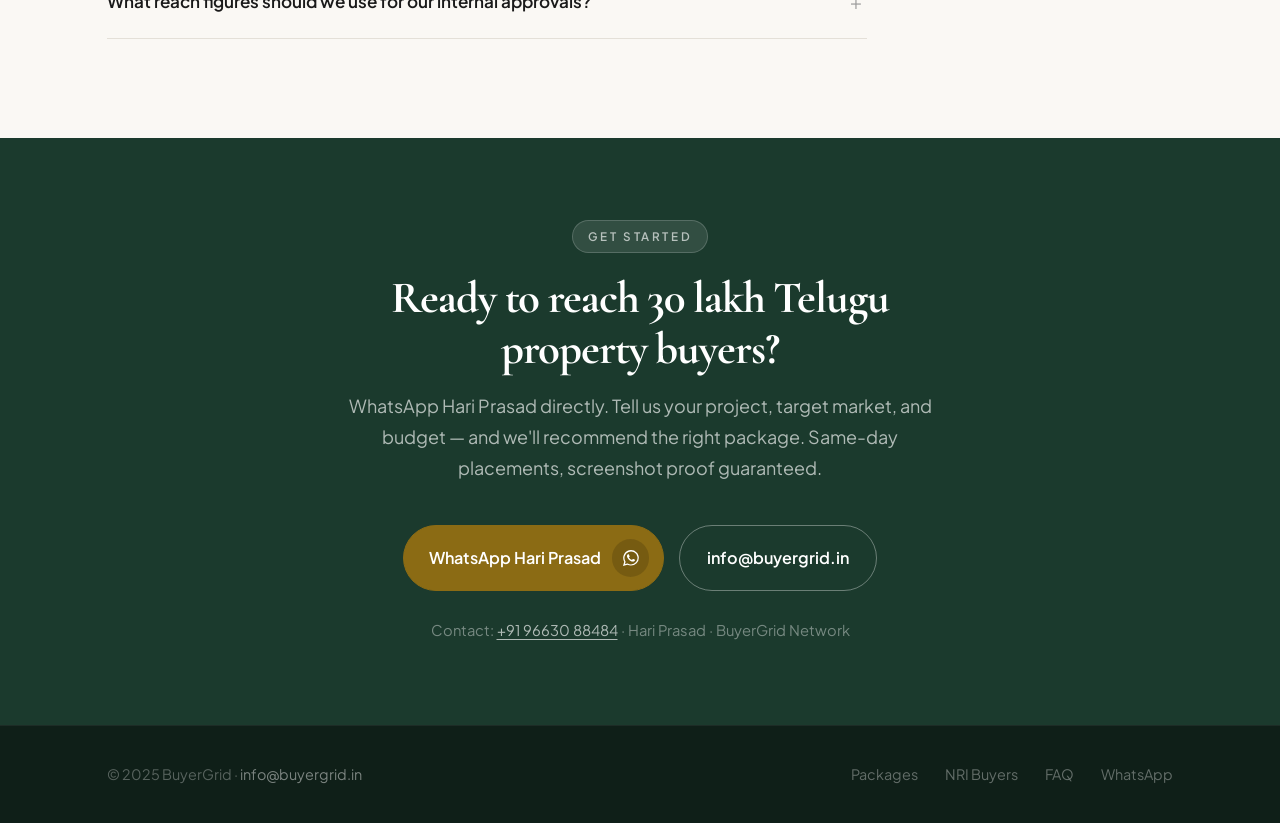
==== commit 3951ca78: "Swap Karimnagar/NRI screenshots + increase base font size by 1.5pt - Swap src attrs on proof cards 1" ====
--- a/index.html
+++ b/index.html
@@ -404,7 +404,7 @@
         <div class="proof-card-shell reveal">
           <div class="proof-card-core">
             <div class="proof-img-wrap">
-              <img src="images/group-proof-1.jpg" alt="Karimnagar Real Estate Properties Investors Group Hyderabad — Facebook group screenshot" width="800" height="450" loading="lazy">
+              <img src="images/group-proof-2.jpg" alt="Karimnagar Real Estate Properties Investors Group Hyderabad — Facebook group screenshot" width="800" height="450" loading="lazy">
             </div>
             <div class="proof-card-info">
               <p class="proof-card-title">Karimnagar RE Investors Group</p>
@@ -415,7 +415,7 @@
         <div class="proof-card-shell reveal reveal-d1">
           <div class="proof-card-core">
             <div class="proof-img-wrap">
-              <img src="images/group-proof-2.jpg" alt="NRIs Indian People Real Estate Properties Investors Group — Facebook group screenshot showing 1,15,800 members" width="800" height="450" loading="lazy">
+              <img src="images/group-proof-1.jpg" alt="NRIs Indian People Real Estate Properties Investors Group — Facebook group screenshot showing 1,15,800 members" width="800" height="450" loading="lazy">
             </div>
             <div class="proof-card-info">
               <p class="proof-card-title">NRIs Indian People RE Investors</p>
--- a/css/main.css
+++ b/css/main.css
@@ -58,7 +58,7 @@
 
 /* === 2. RESET & BASE ====================================== */
 *, *::before, *::after { box-sizing: border-box; margin: 0; padding: 0; }
-html { scroll-behavior: smooth; -webkit-text-size-adjust: 100%; }
+html { scroll-behavior: smooth; -webkit-text-size-adjust: 100%; font-size: 18px; }
 body {
   font-family: var(--f-body);
   font-size: 1rem;
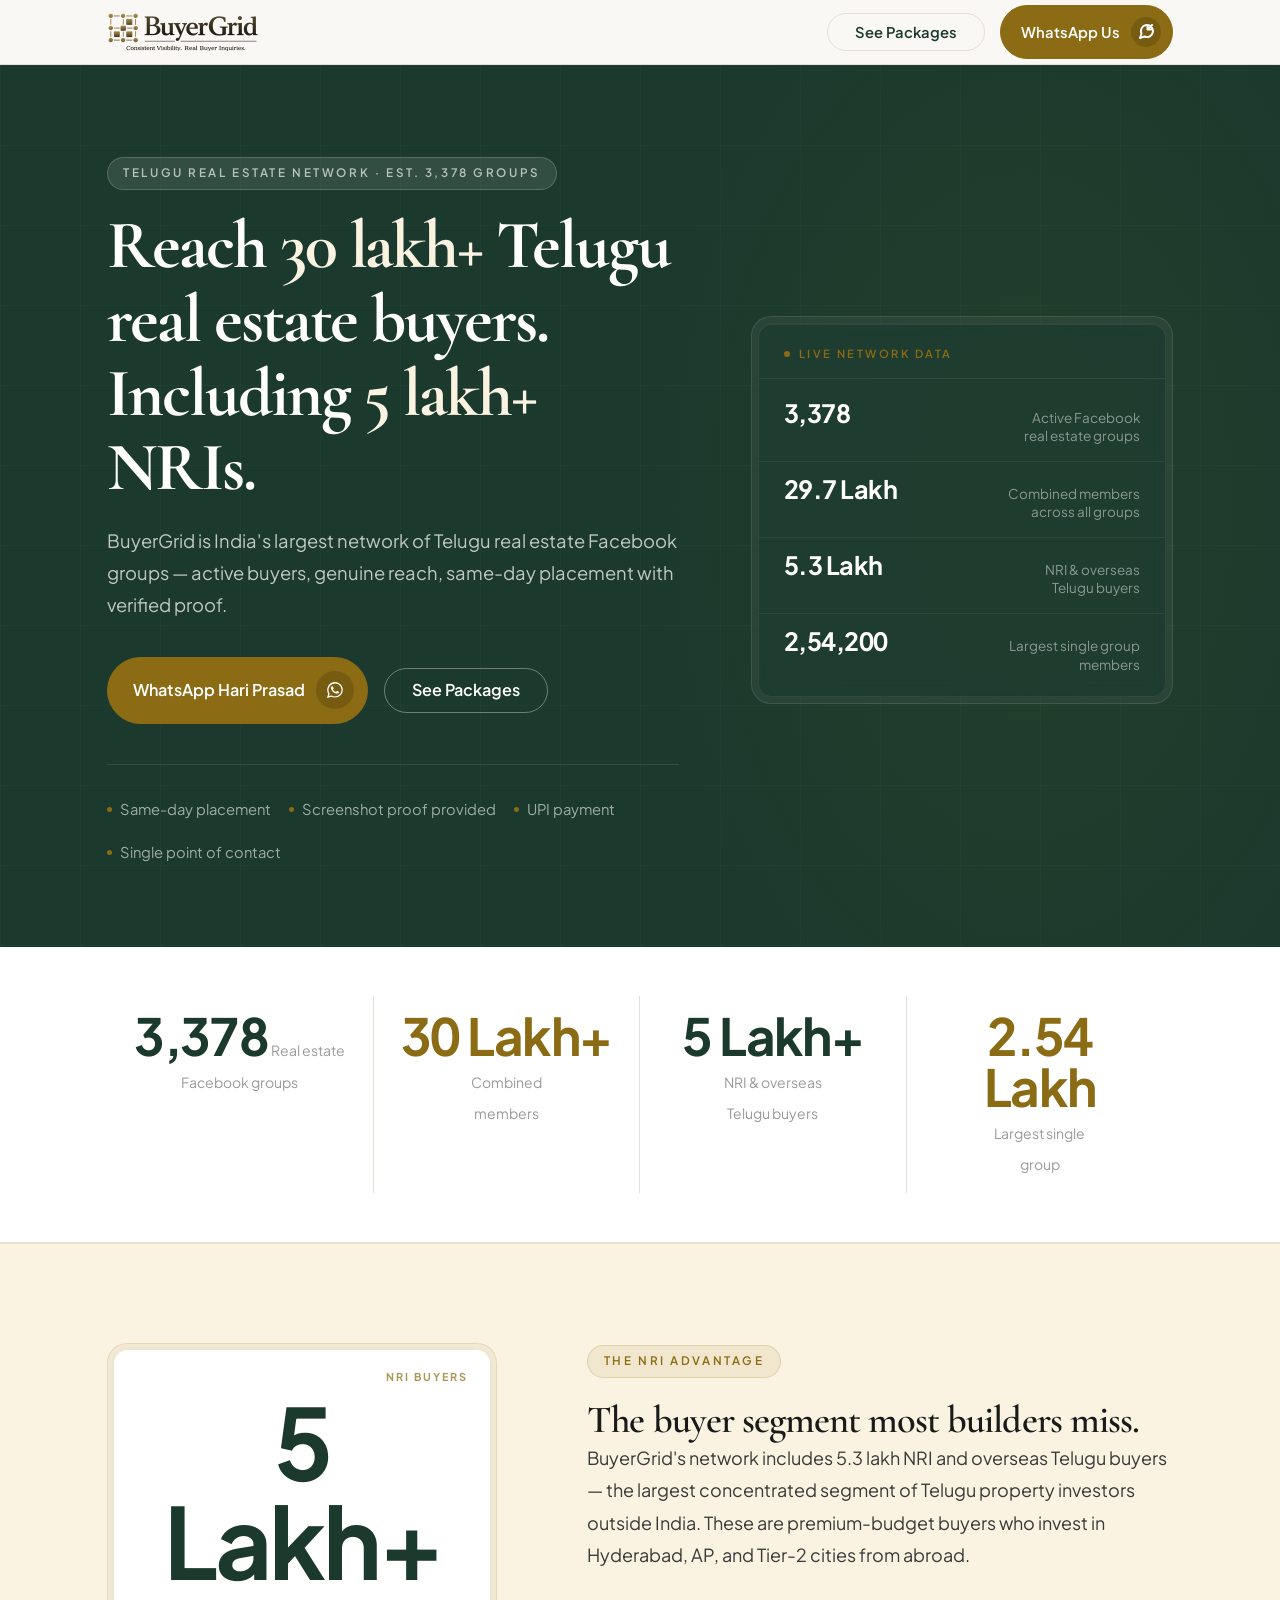
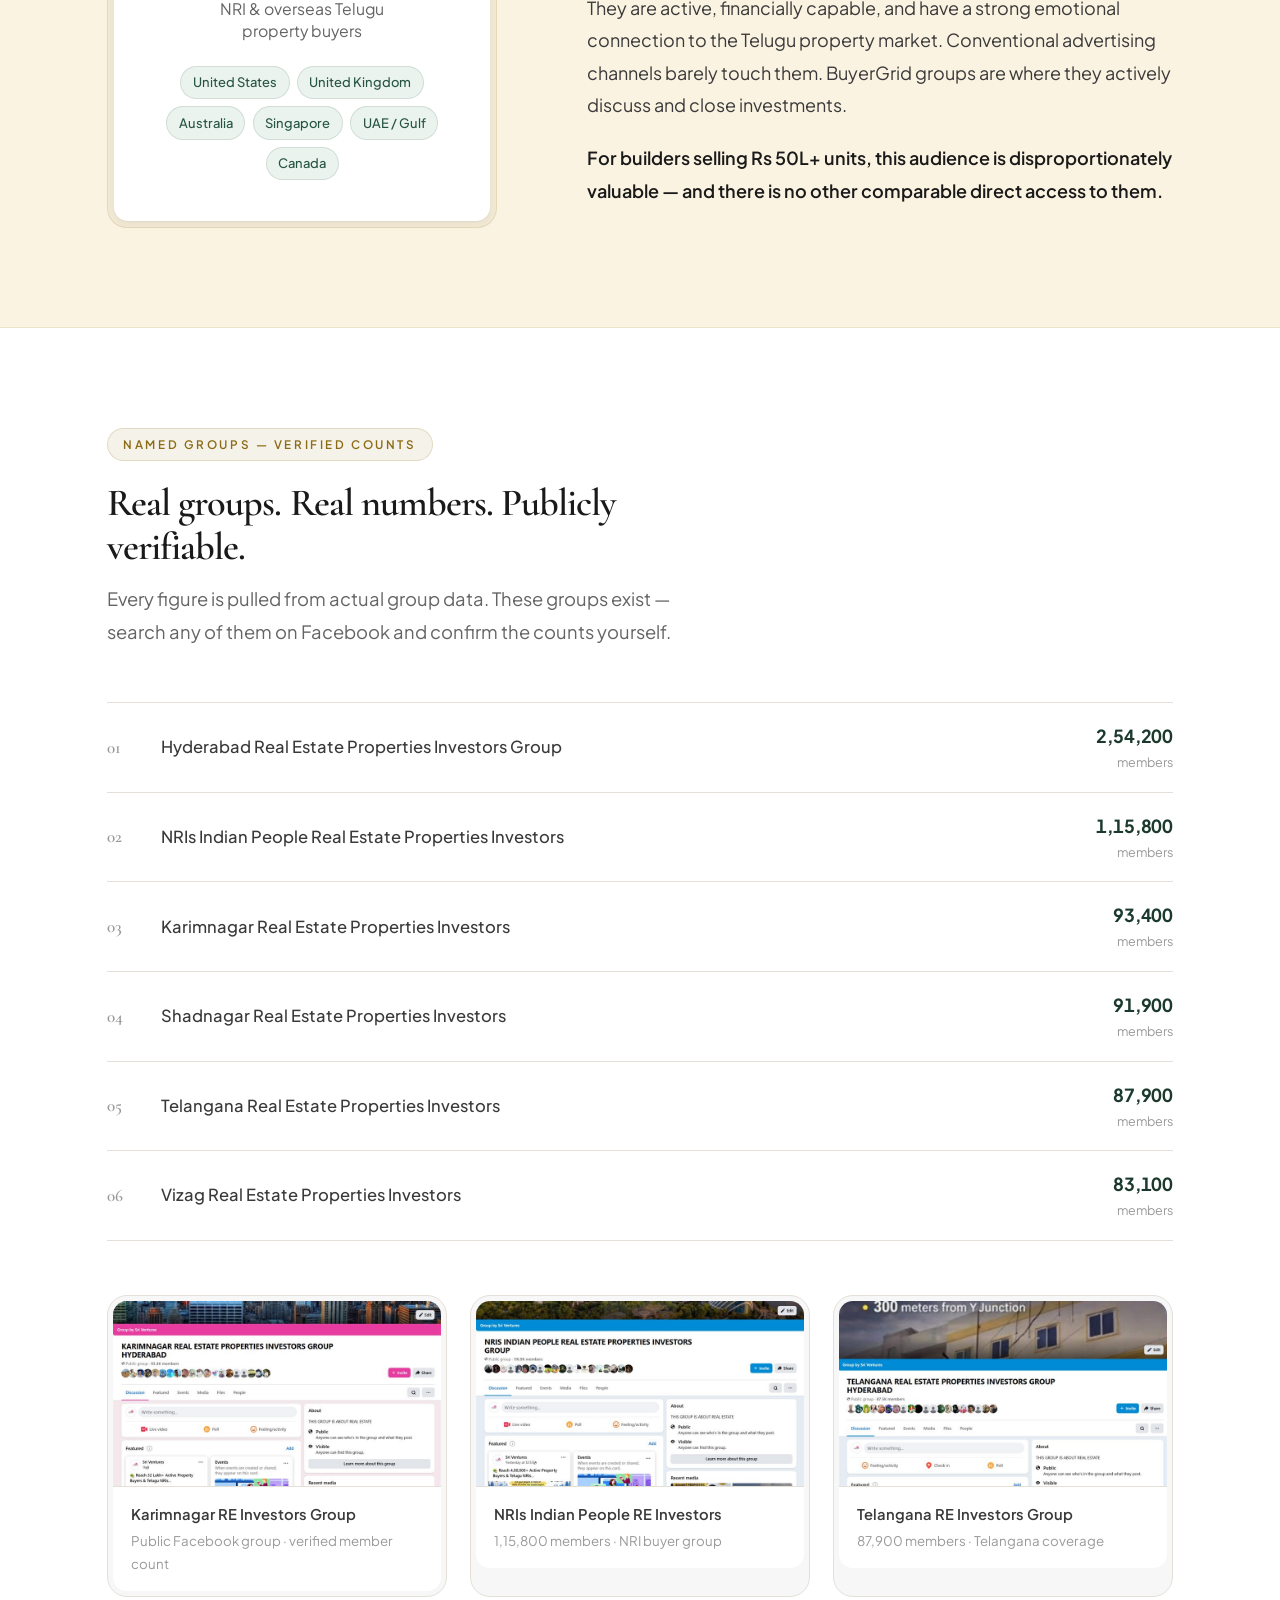
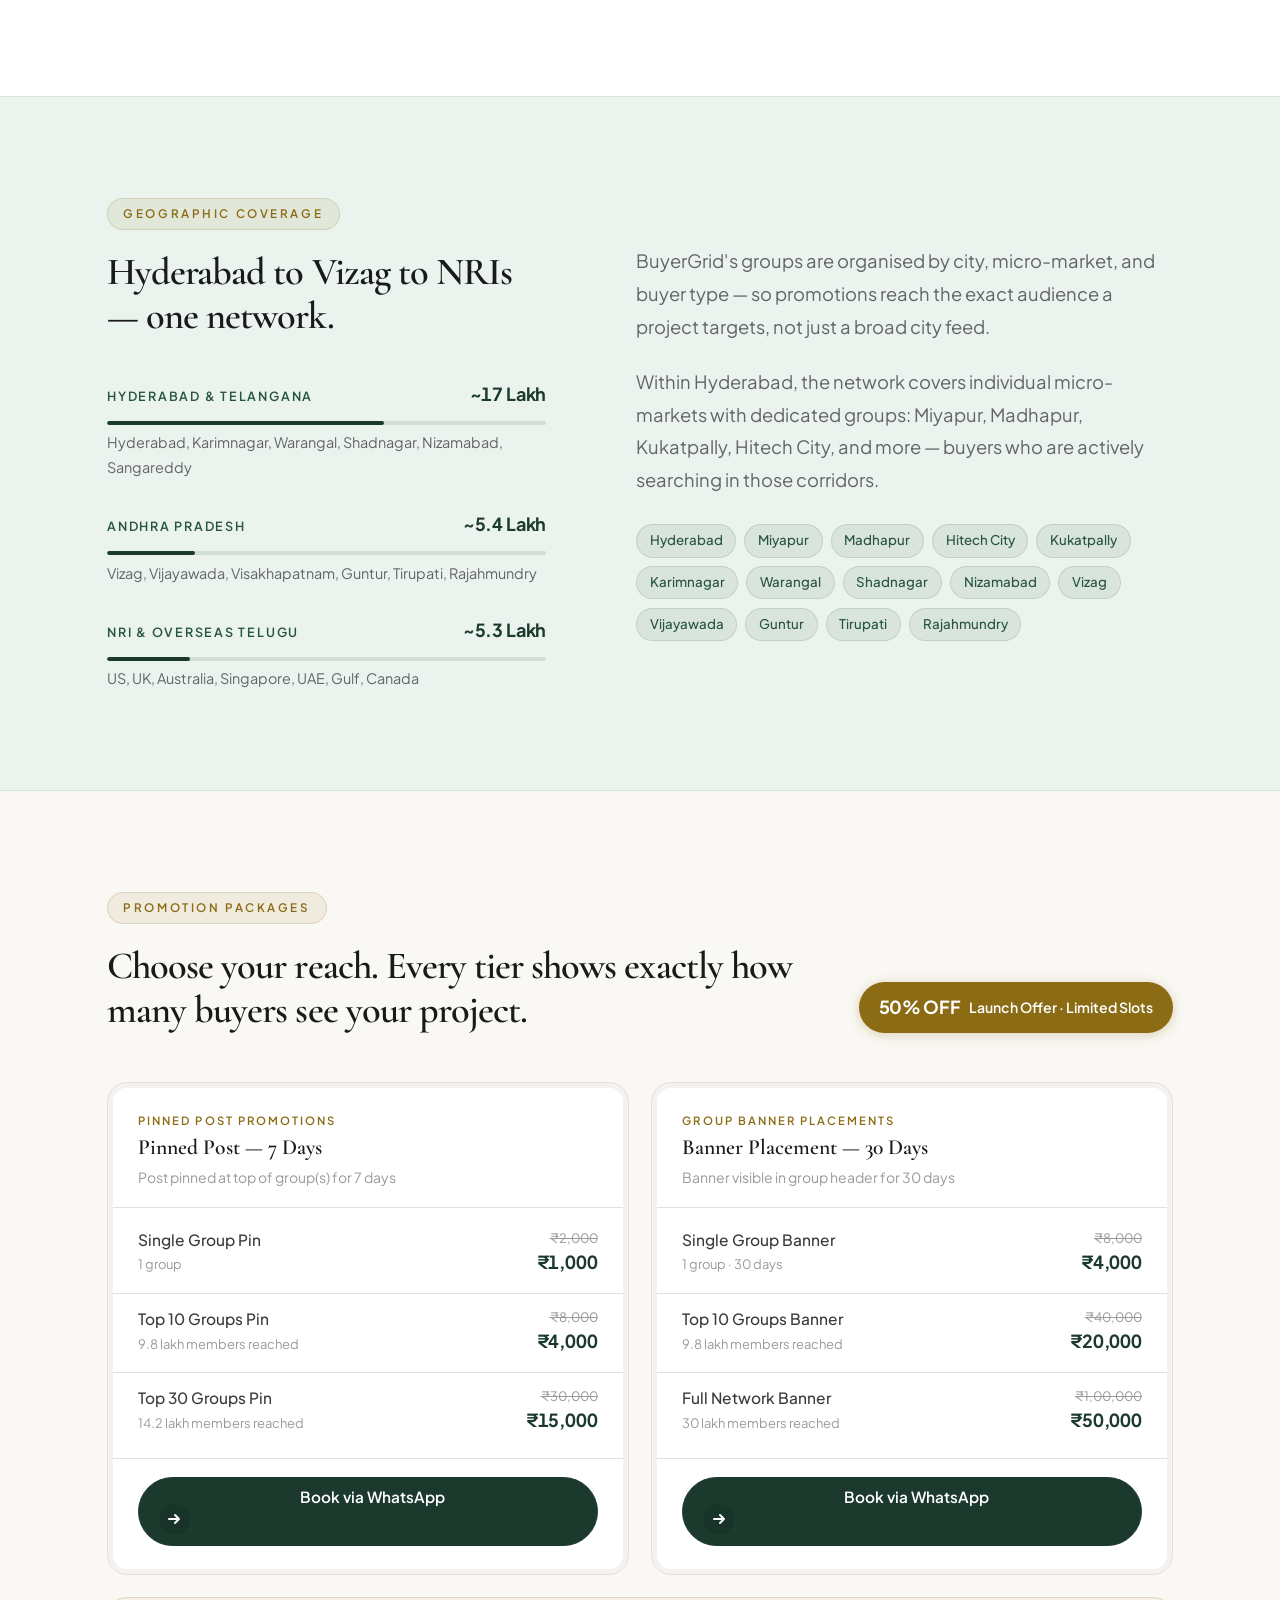
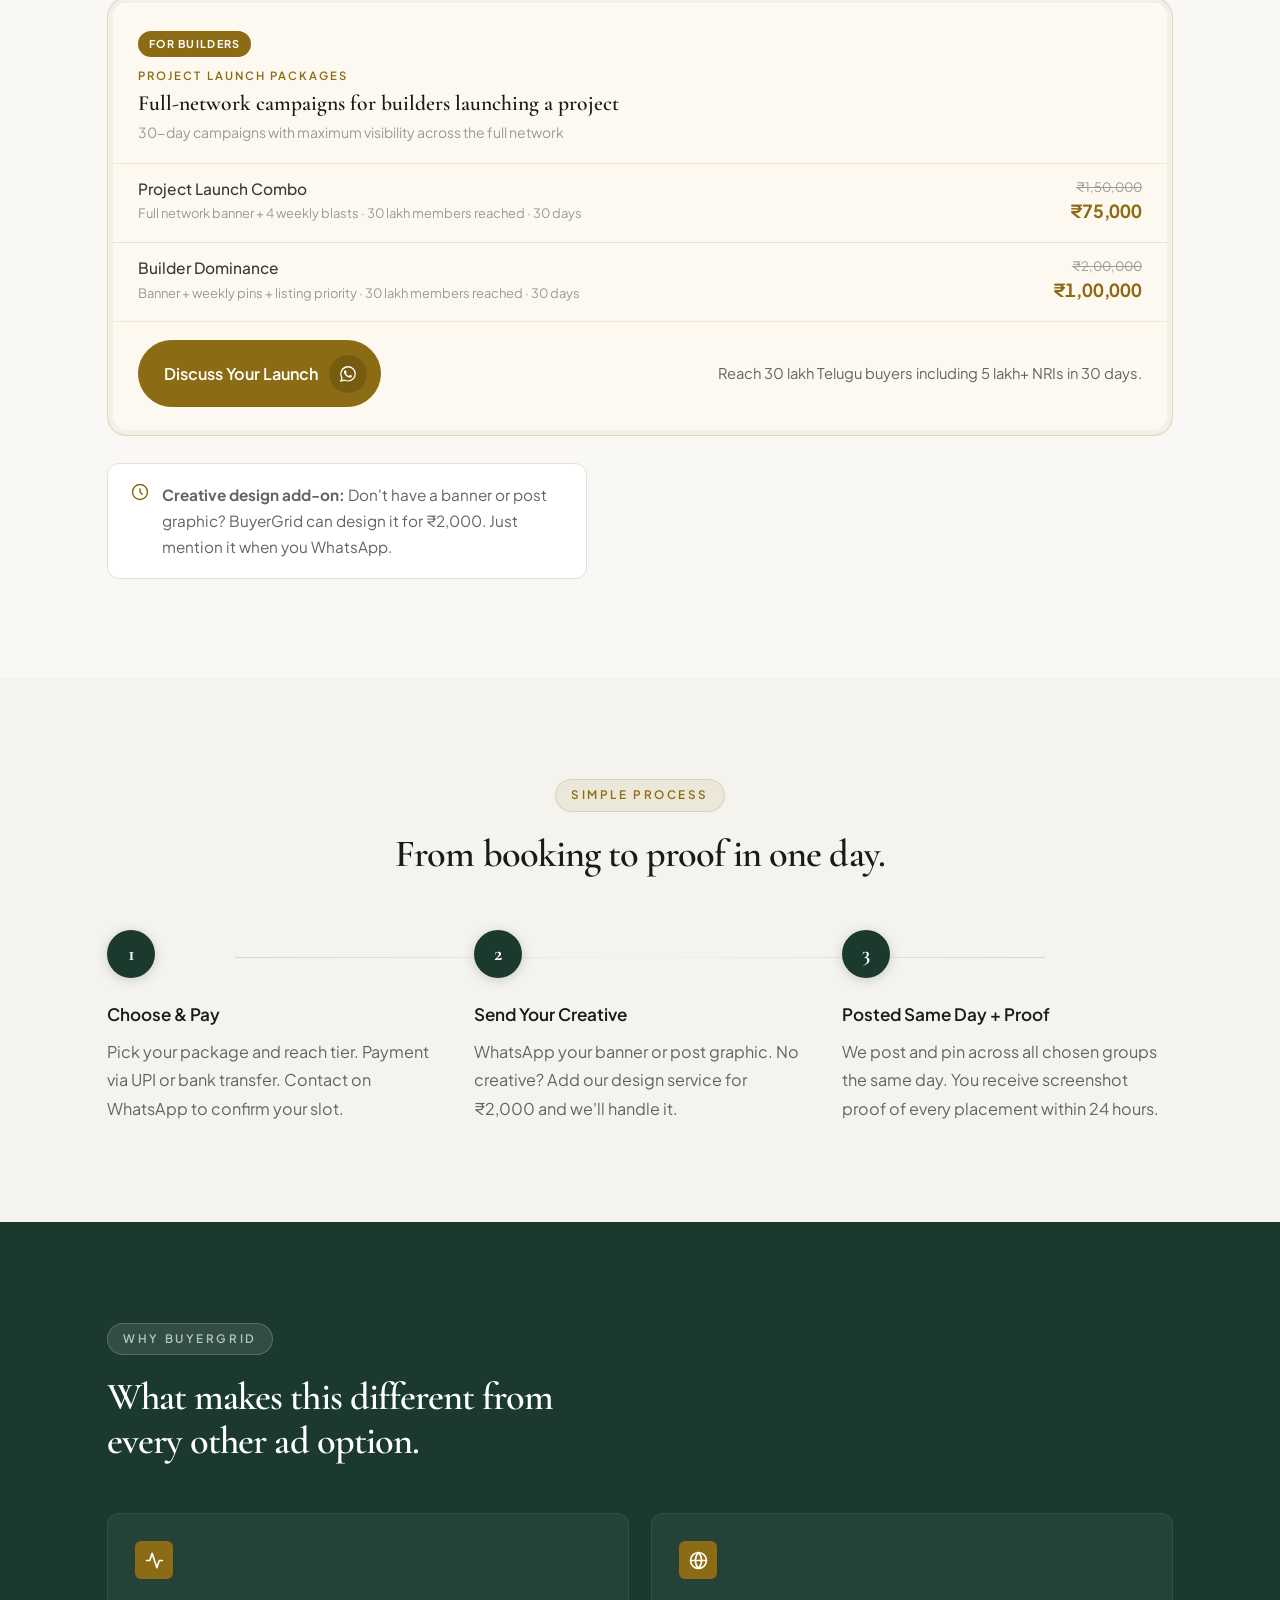
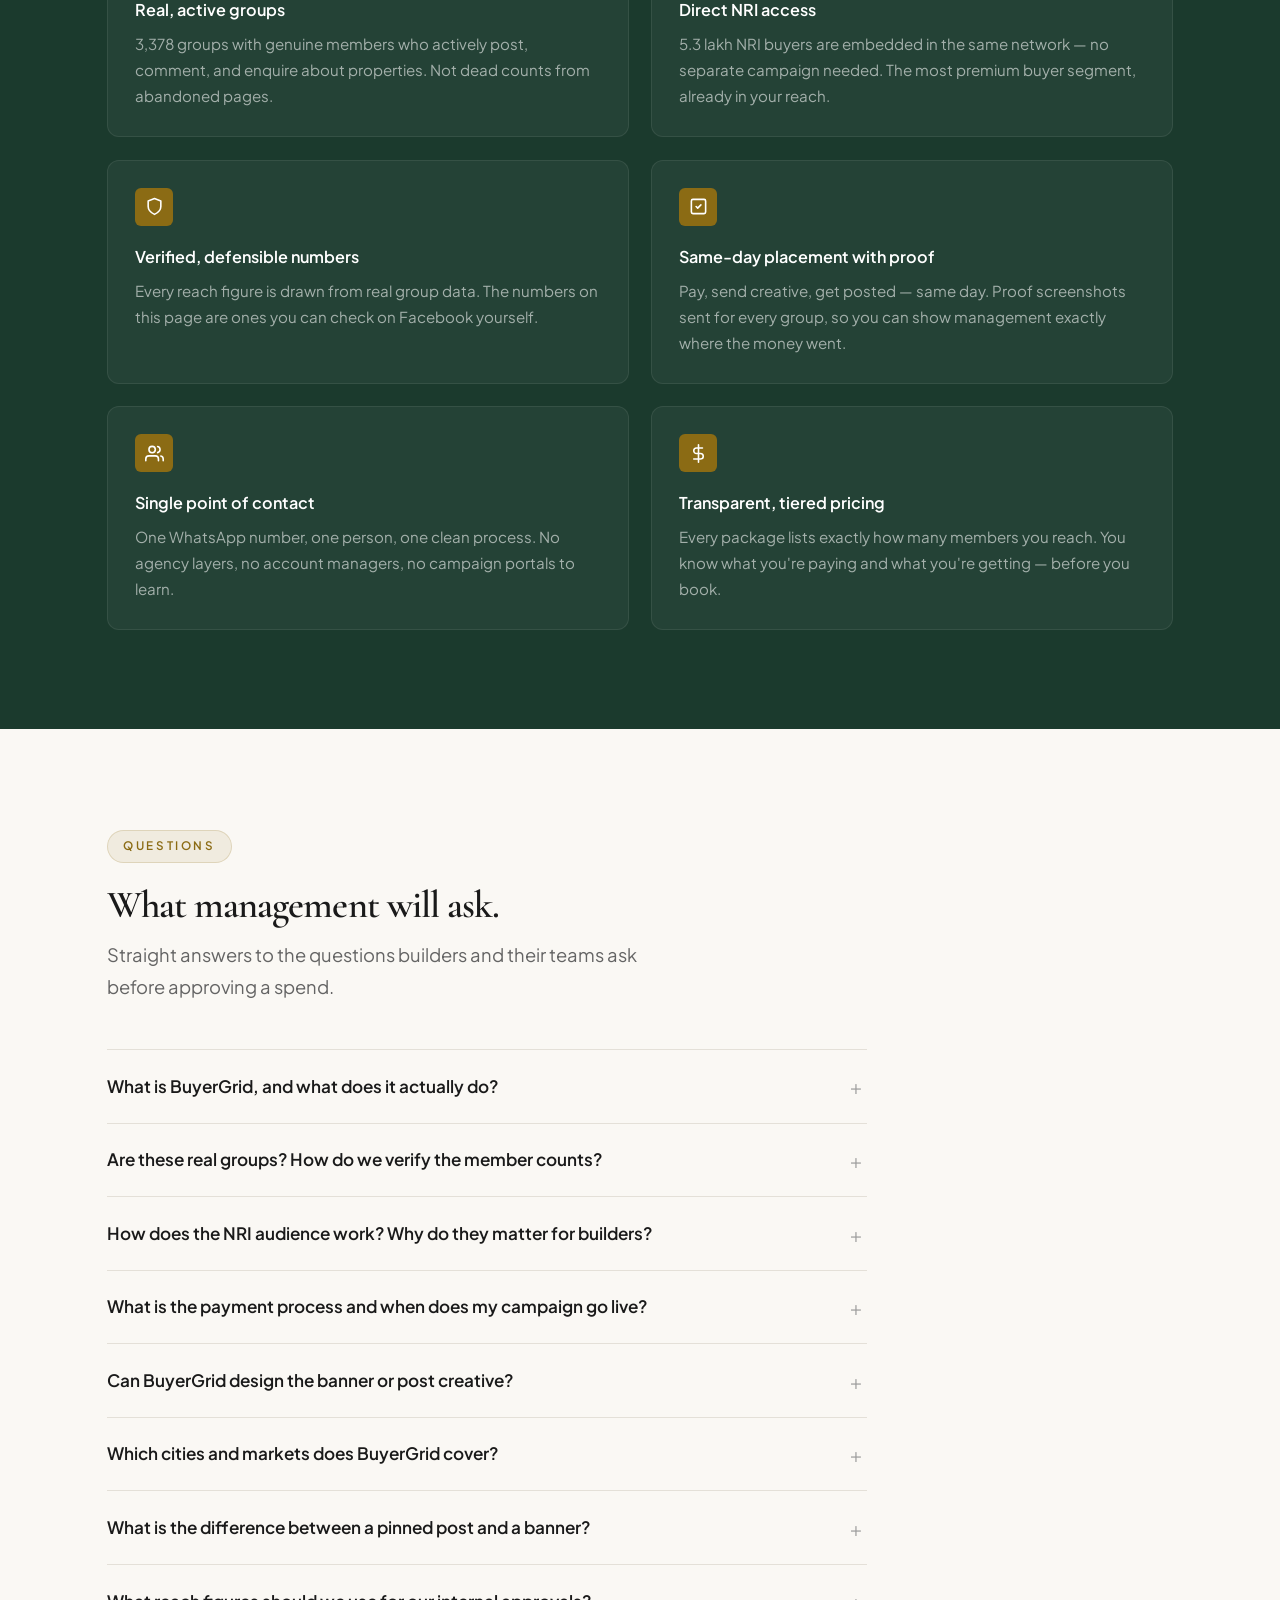
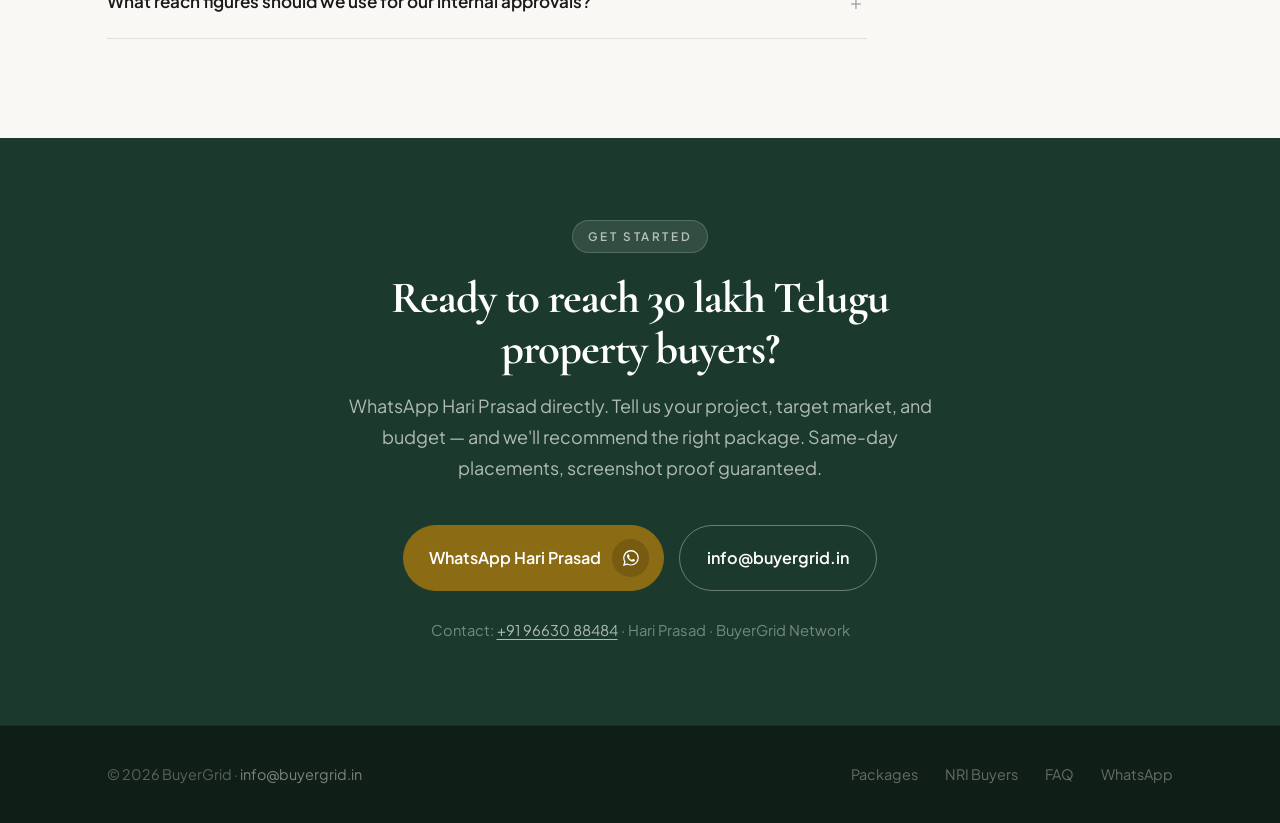
==== commit 3d46d56f: "Fix footer copyright year 2025 → 2026 Co-Authored-By: Claude Sonnet 4.6 <noreply@anthropic.com>" ====
--- a/index.html
+++ b/index.html
@@ -889,7 +889,7 @@
     <div class="container">
       <div class="footer-inner">
         <p class="footer-copy">
-          &copy; 2025 BuyerGrid · <a href="mailto:info@buyergrid.in">info@buyergrid.in</a>
+          &copy; 2026 BuyerGrid · <a href="mailto:info@buyergrid.in">info@buyergrid.in</a>
         </p>
         <nav class="footer-links" aria-label="Footer links">
           <a href="#packages">Packages</a>
